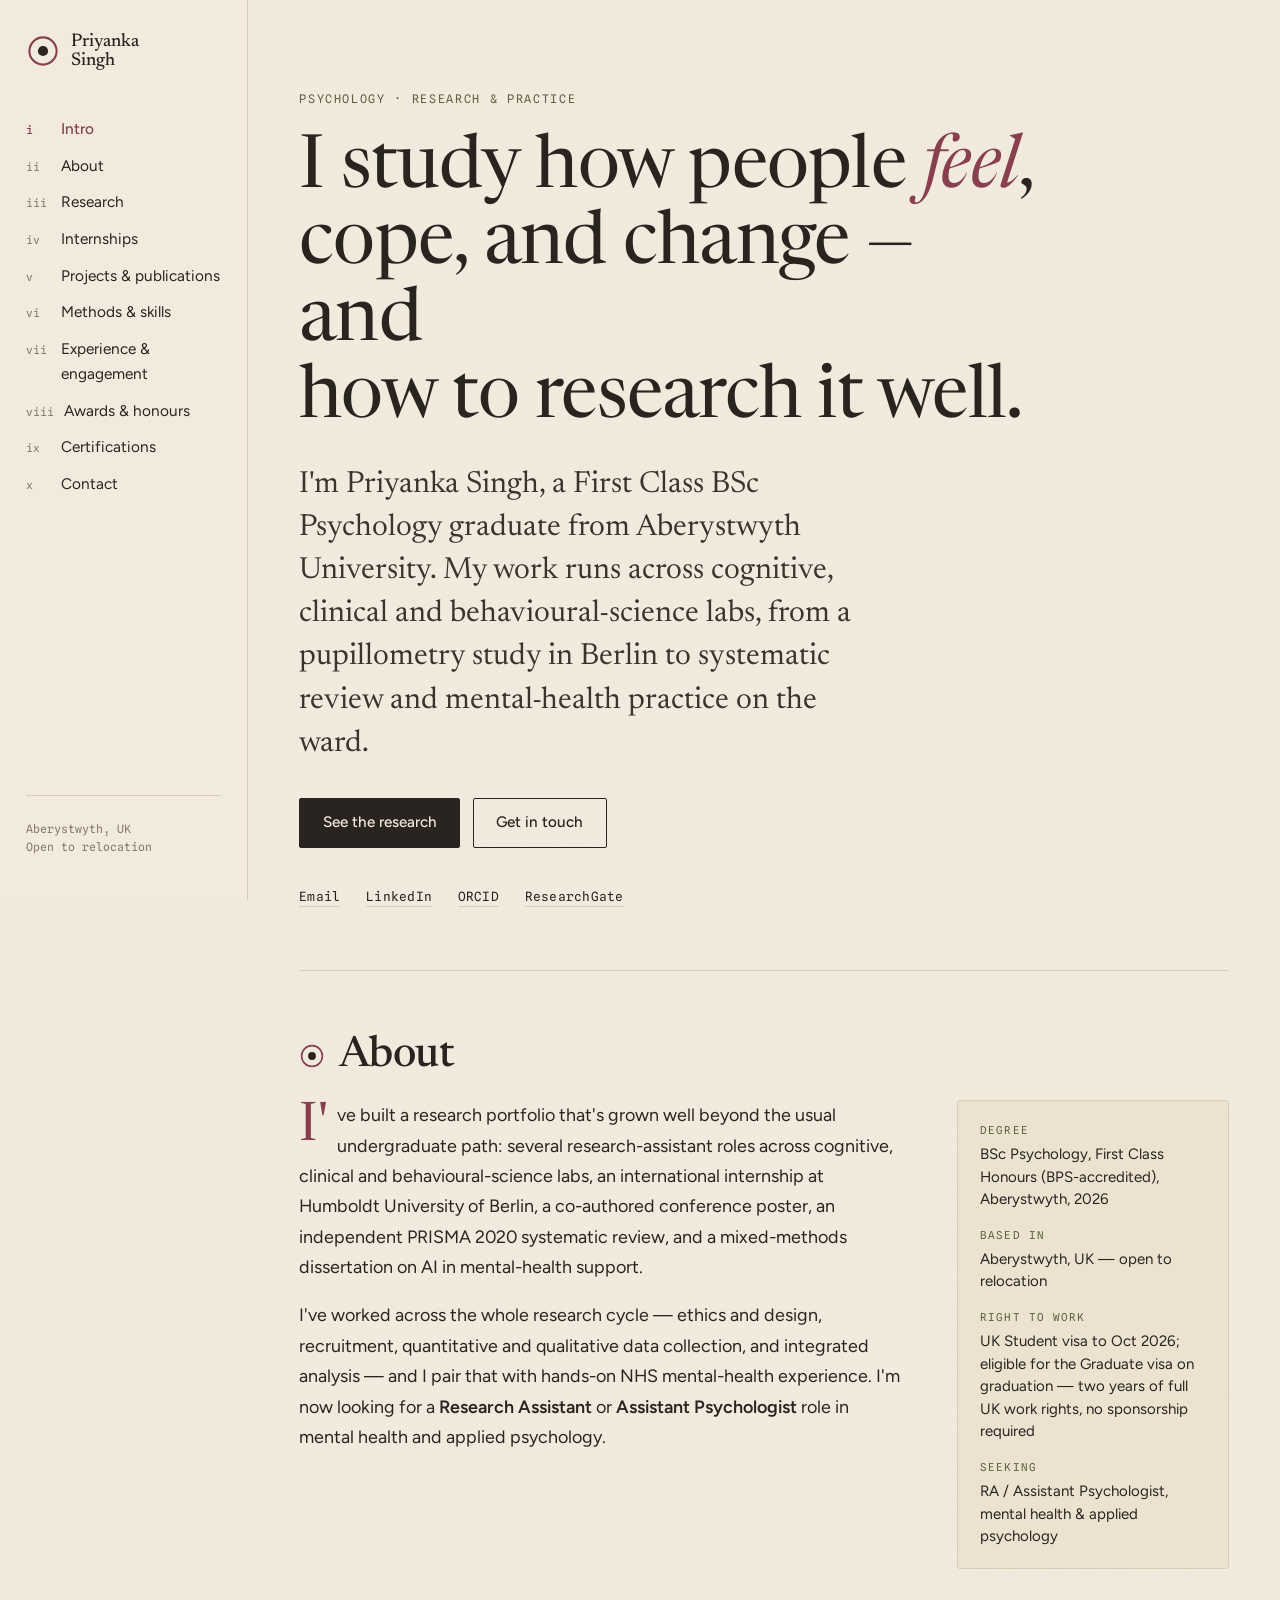
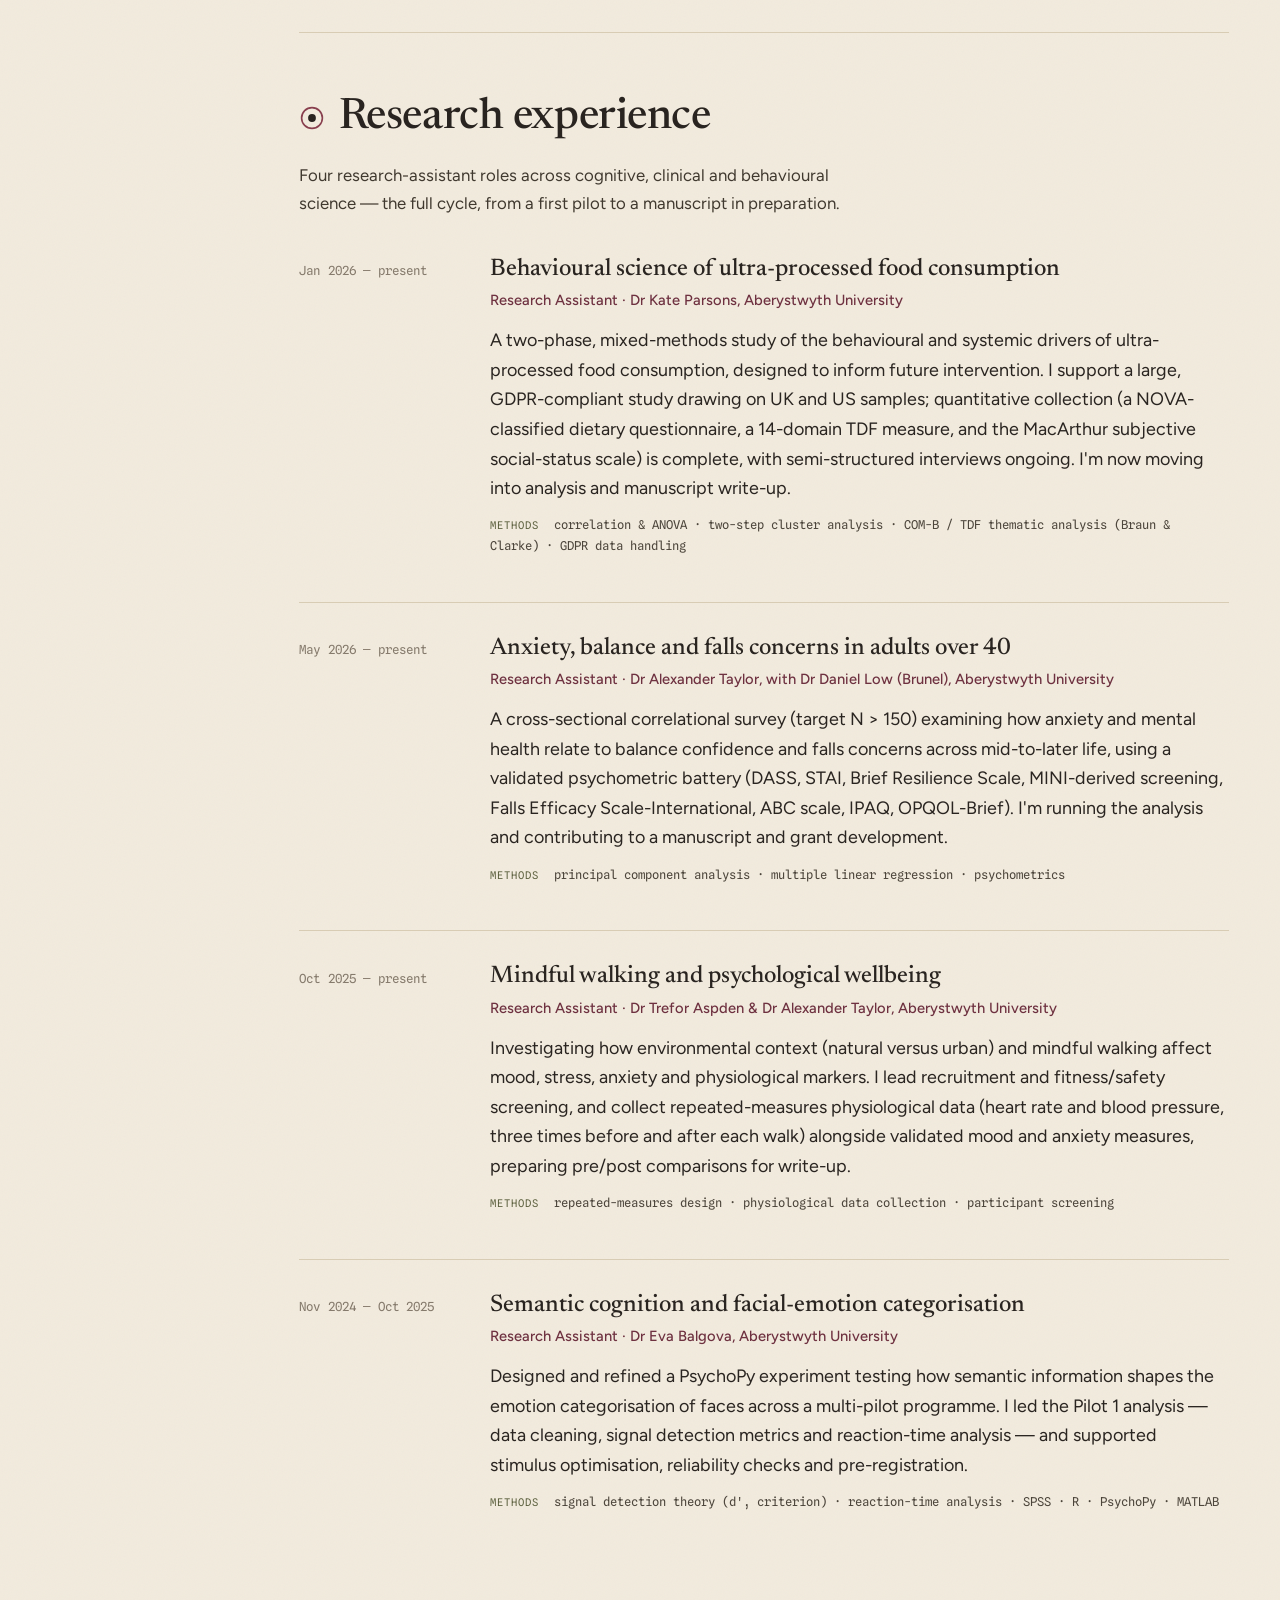
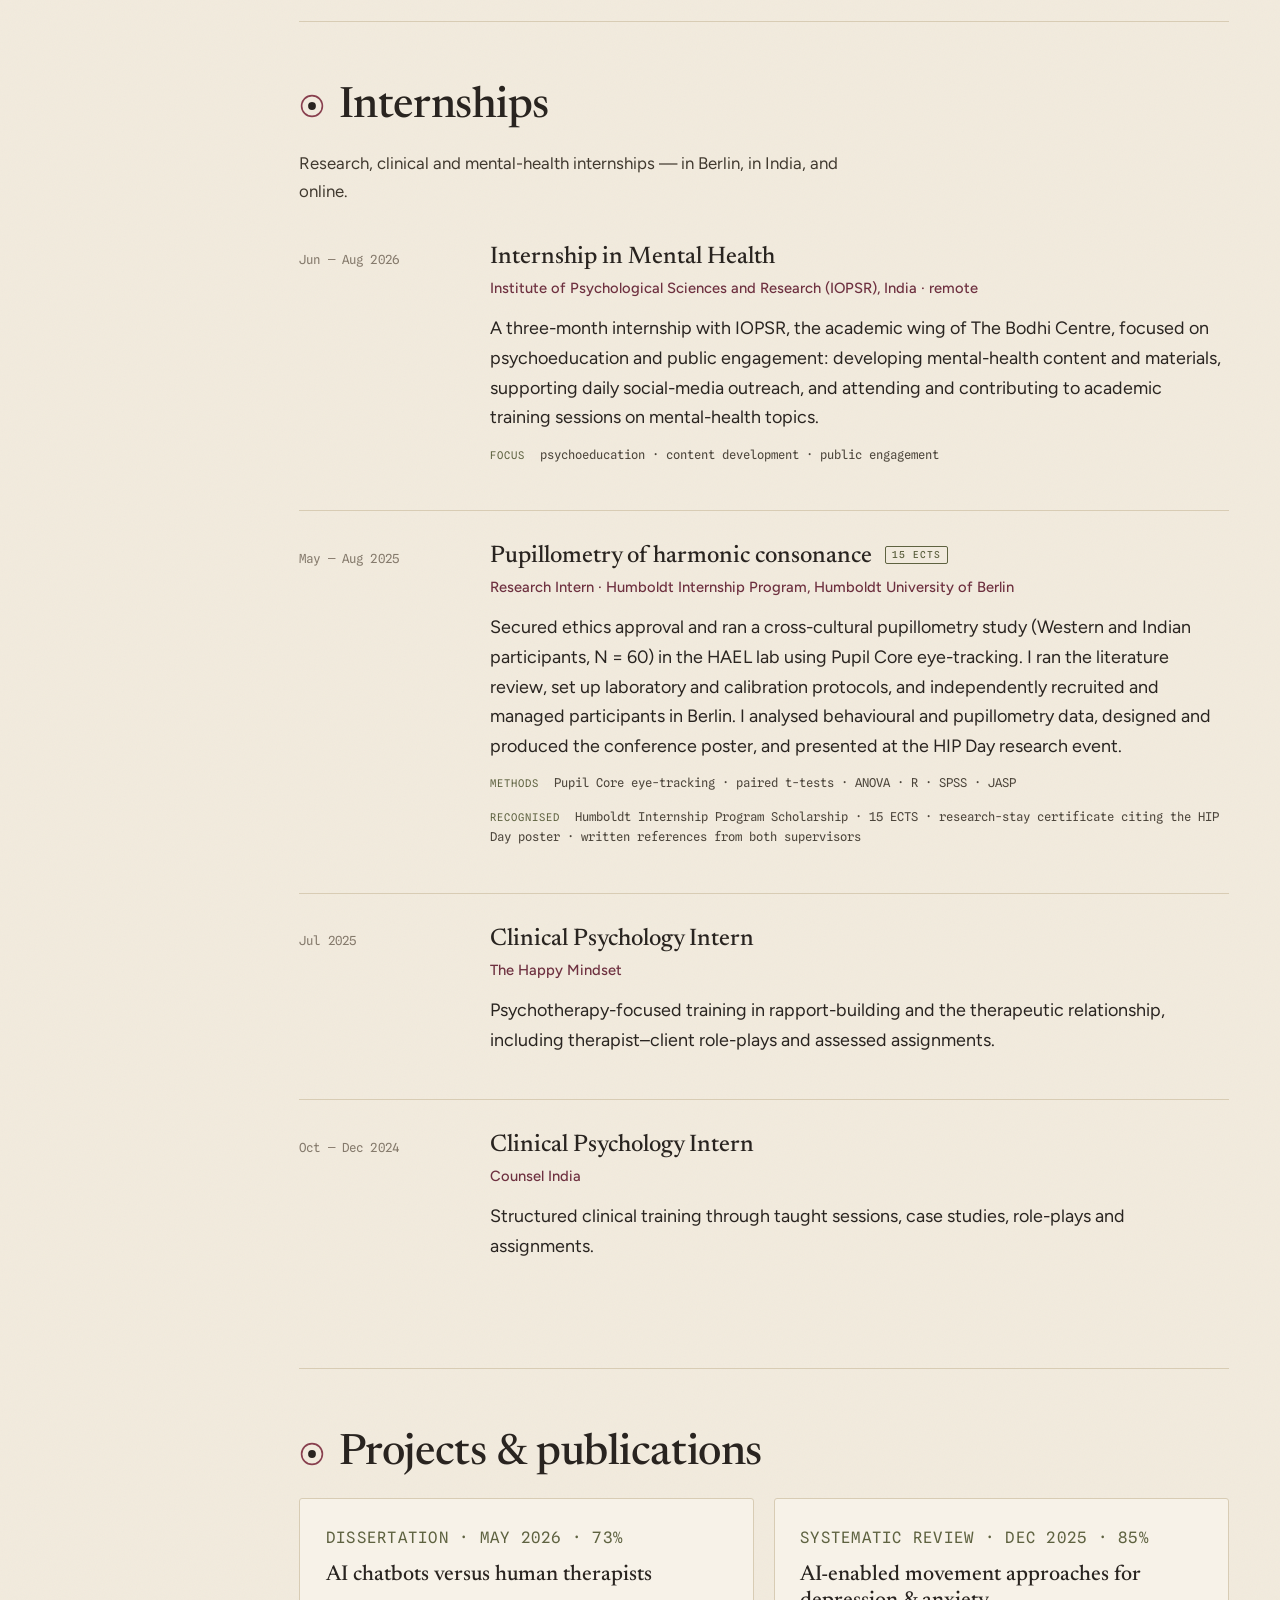
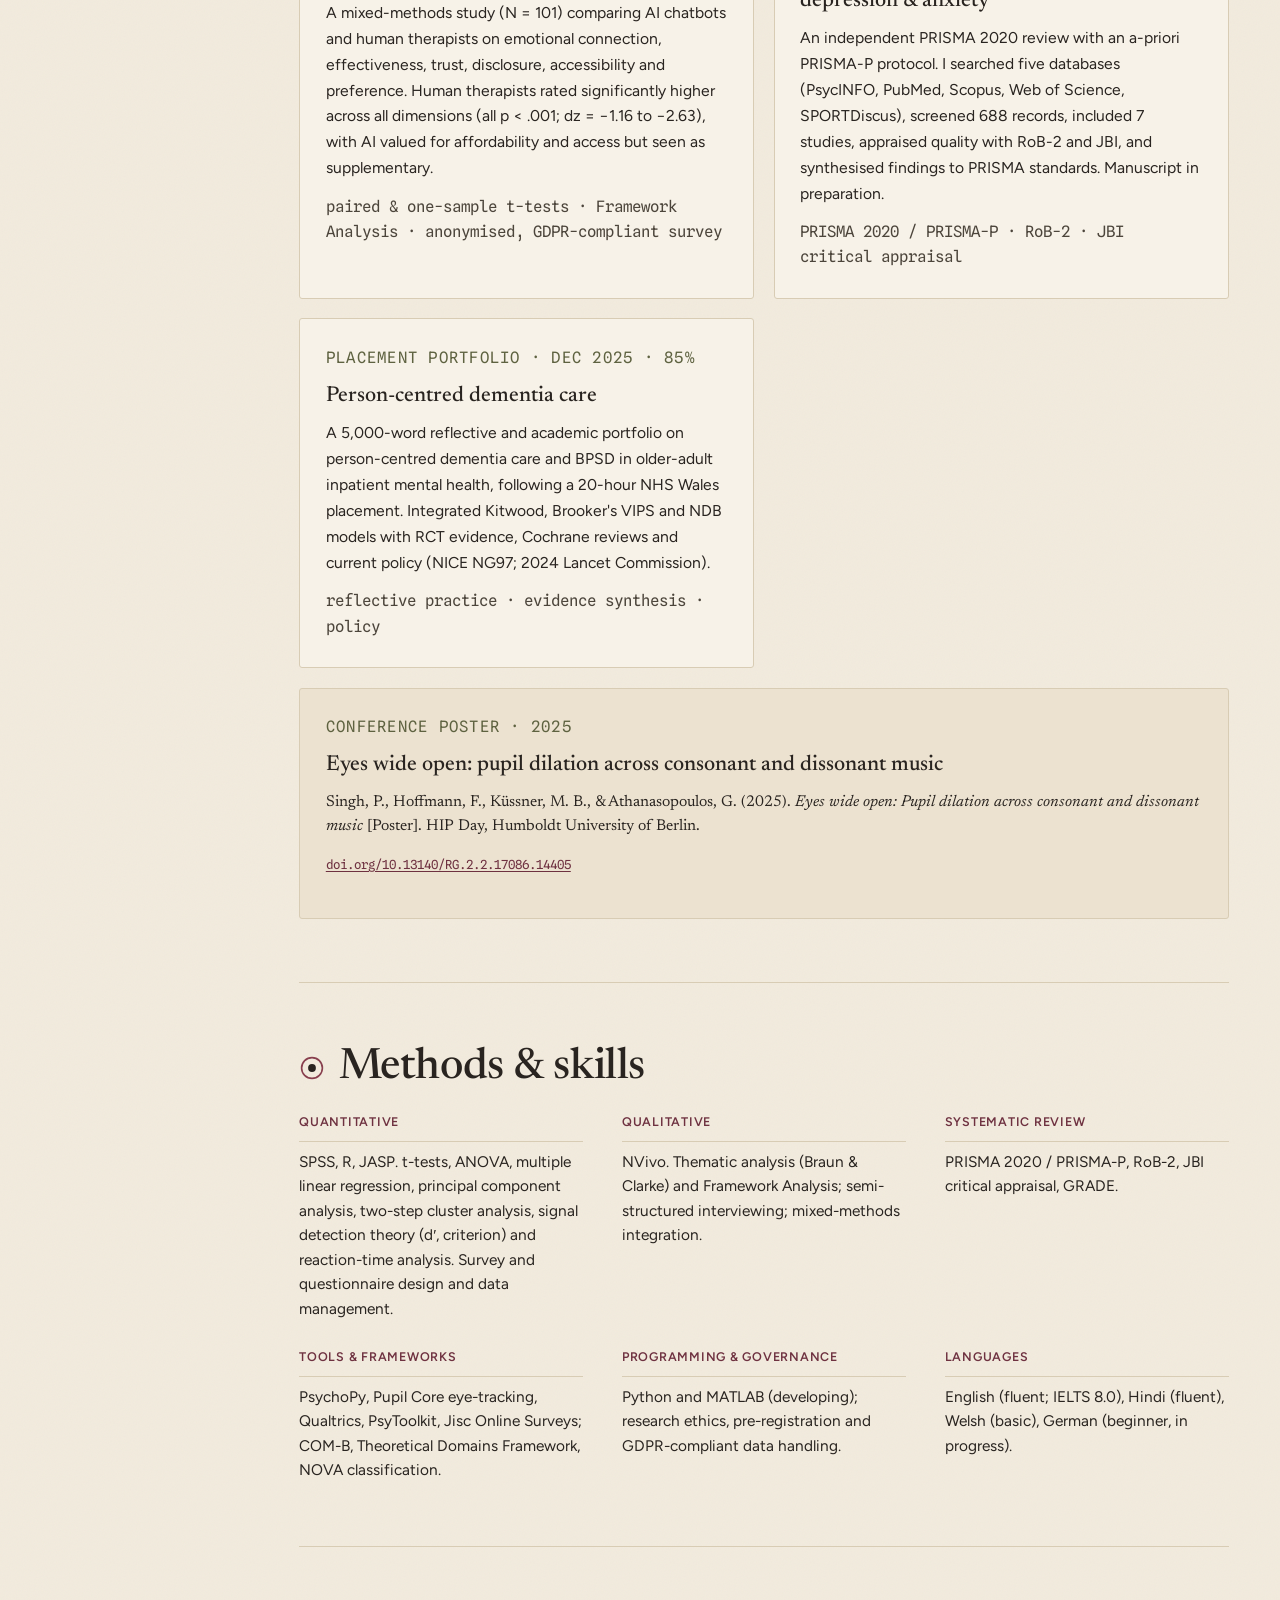
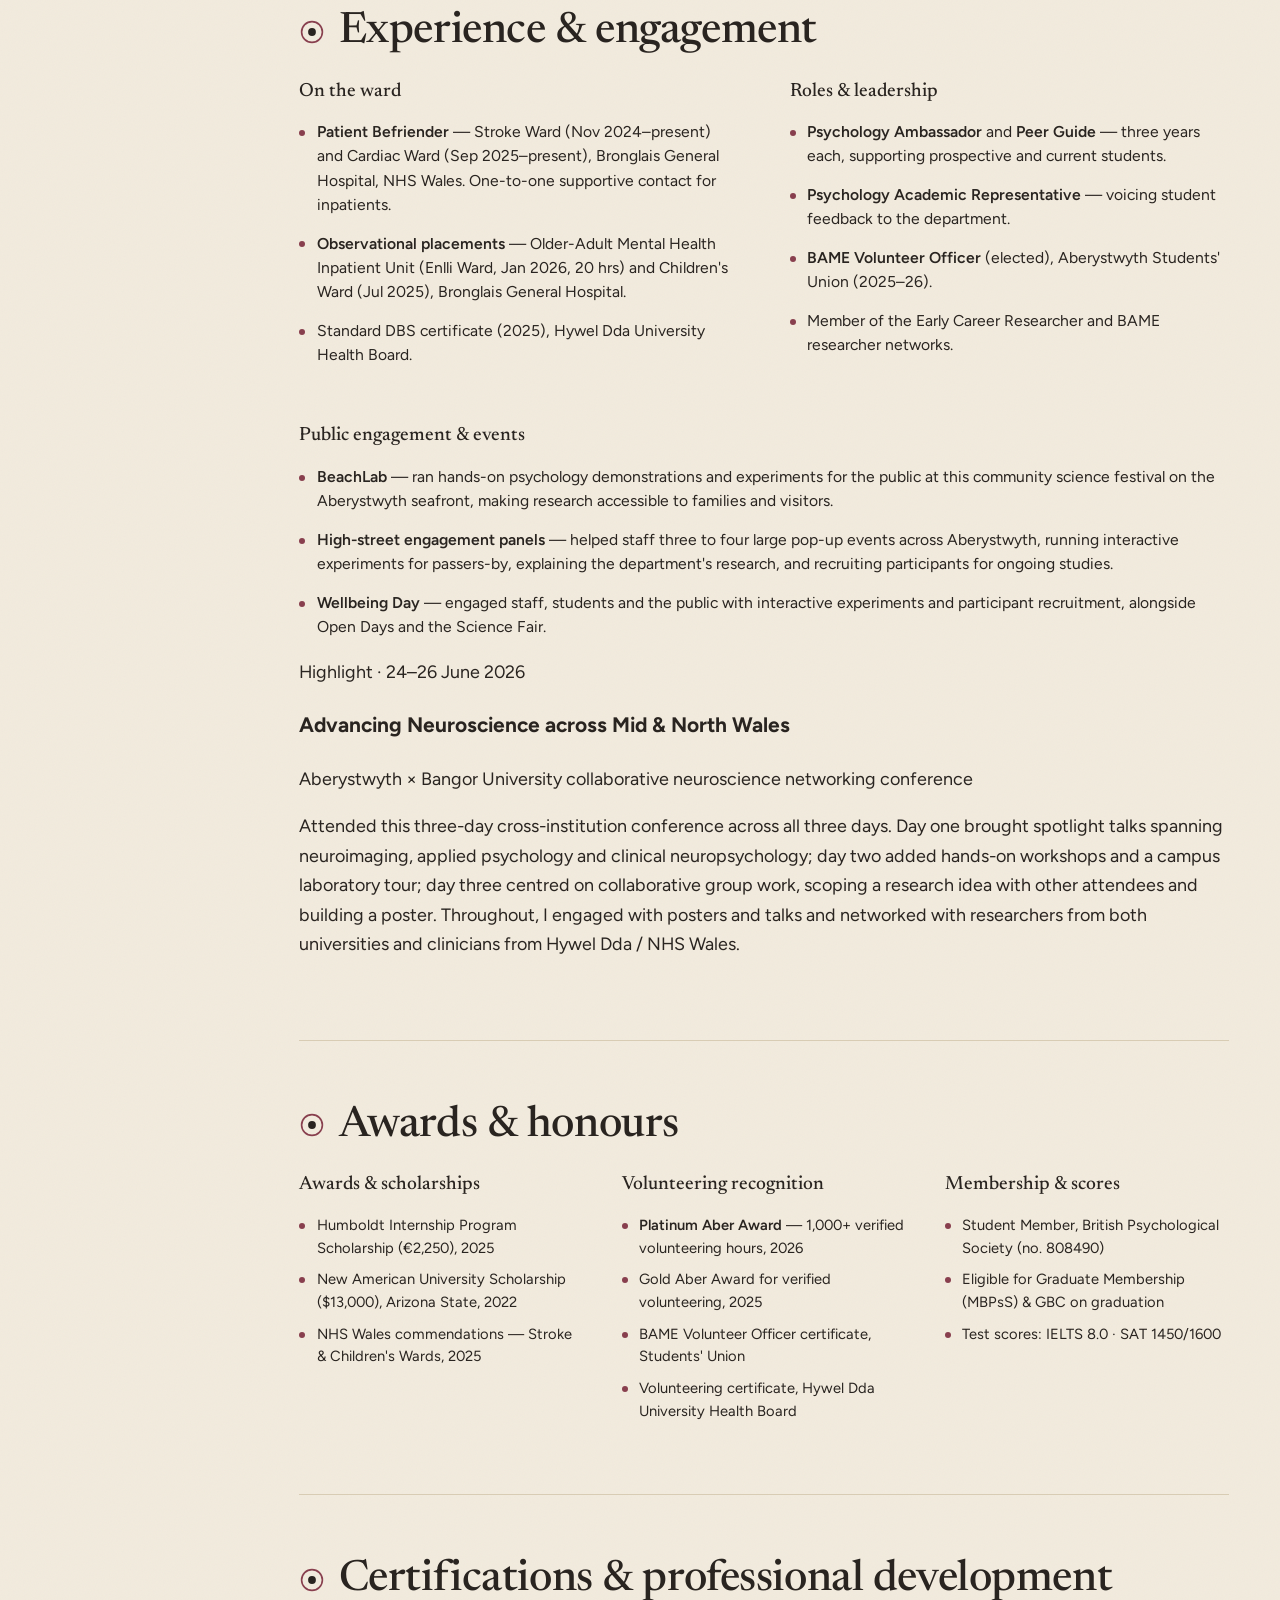
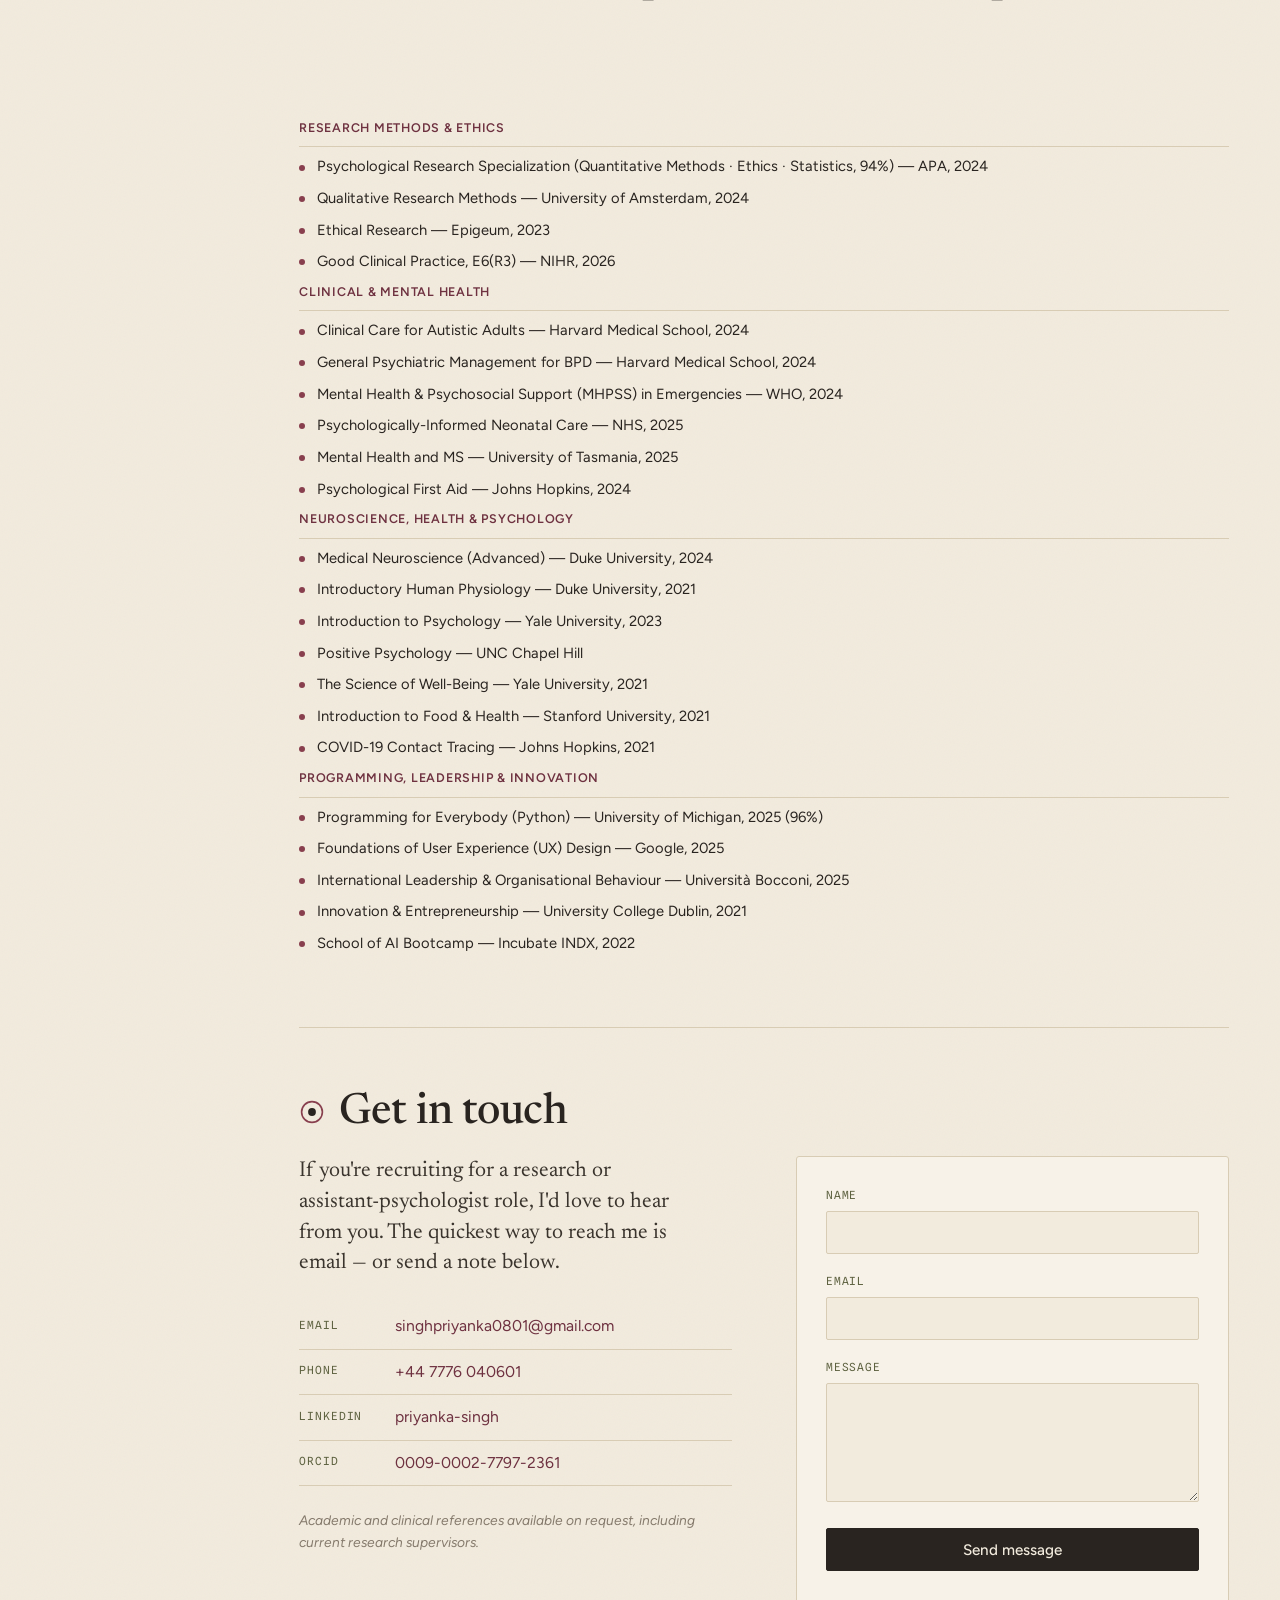
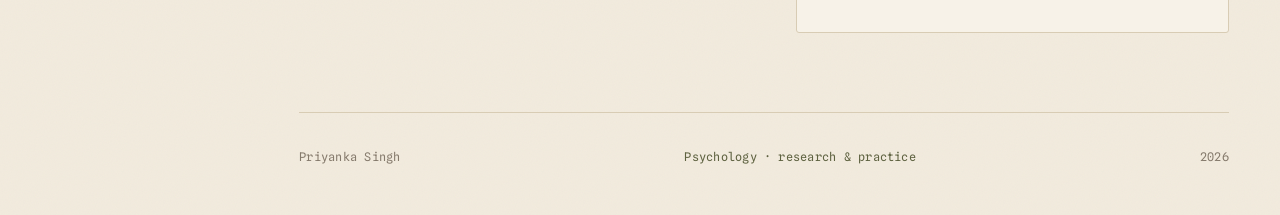
==== index.html @ 8f4853fb "Update index.html" ====
<!DOCTYPE html>
<html lang="en">
<head>
<meta charset="UTF-8" />
<meta name="viewport" content="width=device-width, initial-scale=1.0" />
<title>Priyanka Singh — Psychology Researcher</title>
<meta name="description" content="Priyanka Singh — First Class BSc Psychology graduate and research assistant across cognitive, clinical and behavioural science. Seeking Research Assistant / Assistant Psychologist roles." />
<link rel="icon" href="favicon.svg" type="image/svg+xml" />
<meta property="og:title" content="Priyanka Singh — Psychology Researcher" />
<meta property="og:description" content="Research across cognitive, clinical and behavioural science." />
<meta property="og:type" content="website" />
<link rel="preconnect" href="https://fonts.googleapis.com" />
<link rel="preconnect" href="https://fonts.gstatic.com" crossorigin />
<link href="https://fonts.googleapis.com/css2?family=Newsreader:ital,opsz,wght@0,6..72,400;0,6..72,500;0,6..72,600;1,6..72,400;1,6..72,500&family=Figtree:wght@400;500;600&family=Spline+Sans+Mono:wght@400;500&display=swap" rel="stylesheet" />
<link rel="stylesheet" href="styles.css" />
</head>
<body>
<a class="skip-link" href="#intro">Skip to content</a>

<!-- ============ SIDEBAR / INDEX ============ -->
<header class="rail" id="rail">
  <a class="mark" href="#intro" aria-label="Priyanka Singh — top of page">
    <svg class="pupil" viewBox="0 0 40 40" aria-hidden="true">
      <circle class="iris" cx="20" cy="20" r="16" />
      <circle class="dot" cx="20" cy="20" r="6" />
    </svg>
    <span class="mark-name">Priyanka<br />Singh</span>
  </a>

  <button class="rail-toggle" id="railToggle" aria-expanded="false" aria-controls="railNav">
    <span class="rail-toggle-label">Index</span>
    <span class="rail-toggle-bars" aria-hidden="true"><i></i><i></i><i></i></span>
  </button>

  <nav class="rail-nav" id="railNav" aria-label="Sections">
    <ol>
      <li><a href="#intro"><span class="idx">i</span> Intro</a></li>
      <li><a href="#about"><span class="idx">ii</span> About</a></li>
      <li><a href="#research"><span class="idx">iii</span> Research</a></li>
      <li><a href="#internships"><span class="idx">iv</span> Internships</a></li>
      <li><a href="#projects"><span class="idx">v</span> Projects &amp; publications</a></li>
      <li><a href="#skills"><span class="idx">vi</span> Methods &amp; skills</a></li>
      <li><a href="#experience"><span class="idx">vii</span> Experience &amp; engagement</a></li>
      <li><a href="#awards"><span class="idx">viii</span> Awards &amp; honours</a></li>
      <li><a href="#certifications"><span class="idx">ix</span> Certifications</a></li>
      <li><a href="#contact"><span class="idx">x</span> Contact</a></li>
    </ol>
  </nav>

  <p class="rail-foot">Aberystwyth, UK<br />Open to relocation</p>
</header>

<!-- ============ MAIN ============ -->
<main class="page">

  <!-- INTRO -->
  <section class="intro" id="intro">
    <p class="eyebrow reveal">Psychology &middot; research &amp; practice</p>
    <h1 class="display reveal">
      I study how people <em>feel</em>,<br />cope, and change &mdash; and<br />how to research it well.
    </h1>
    <p class="lede reveal">
      I'm Priyanka Singh, a First Class BSc Psychology graduate from Aberystwyth University.
      My work runs across cognitive, clinical and behavioural-science labs, from a
      pupillometry study in Berlin to systematic review and mental-health practice on the ward.
    </p>
    <div class="intro-links reveal">
      <a class="btn" href="#research">See the research</a>
      <a class="btn btn-ghost" href="#contact">Get in touch</a>
    </div>
    <ul class="quicklinks reveal" aria-label="Elsewhere">
      <li><a href="mailto:singhpriyanka0801@gmail.com">Email</a></li>
      <li><a href="https://www.linkedin.com/in/priyanka-singh-01424627b" target="_blank" rel="noopener">LinkedIn</a></li>
      <li><a href="https://orcid.org/0009-0002-7797-2361" target="_blank" rel="noopener">ORCID</a></li>
      <li><a href="https://www.researchgate.net/profile/Priyanka-Singh-271" target="_blank" rel="noopener">ResearchGate</a></li>
    </ul>
  </section>

  <!-- ABOUT -->
  <section class="band" id="about">
    <div class="section-head reveal">
      <span class="marker"><svg viewBox="0 0 40 40" aria-hidden="true"><circle class="iris" cx="20" cy="20" r="16"/><circle class="dot" cx="20" cy="20" r="6"/></svg></span>
      <h2 class="section-title">About</h2>
    </div>
    <div class="about-grid">
      <div class="about-body reveal">
        <p class="first">I've built a research portfolio that's grown well beyond the usual undergraduate
          path: several research-assistant roles across cognitive, clinical and behavioural-science
          labs, an international internship at Humboldt University of Berlin, a co-authored conference
          poster, an independent PRISMA&nbsp;2020 systematic review, and a mixed-methods dissertation
          on AI in mental-health support.</p>
        <p>I've worked across the whole research cycle &mdash; ethics and design, recruitment,
          quantitative and qualitative data collection, and integrated analysis &mdash; and I pair
          that with hands-on NHS mental-health experience. I'm now looking for a
          <strong>Research Assistant</strong> or <strong>Assistant Psychologist</strong> role in
          mental health and applied psychology.</p>
      </div>
      <aside class="about-meta reveal" aria-label="At a glance">
        <dl>
          <dt>Degree</dt>
          <dd>BSc Psychology, First Class Honours (BPS-accredited), Aberystwyth, 2026</dd>
          <dt>Based in</dt>
          <dd>Aberystwyth, UK &mdash; open to relocation</dd>
          <dt>Right to work</dt>
          <dd>UK Student visa to Oct 2026; eligible for the Graduate visa on graduation &mdash; two years of full UK work rights, no sponsorship required</dd>
          <dt>Seeking</dt>
          <dd>RA / Assistant Psychologist, mental health &amp; applied psychology</dd>
        </dl>
      </aside>
    </div>
  </section>

  <!-- RESEARCH -->
  <section class="band" id="research">
    <div class="section-head reveal">
      <span class="marker"><svg viewBox="0 0 40 40" aria-hidden="true"><circle class="iris" cx="20" cy="20" r="16"/><circle class="dot" cx="20" cy="20" r="6"/></svg></span>
      <h2 class="section-title">Research experience</h2>
    </div>
    <p class="section-note reveal">Four research-assistant roles across cognitive, clinical and behavioural science &mdash; the full cycle, from a first pilot to a manuscript in preparation.</p>

    <ol class="entries">
      <li class="entry reveal">
        <div class="entry-when">Jan 2026 &mdash; present</div>
        <div class="entry-main">
          <h3>Behavioural science of ultra-processed food consumption</h3>
          <p class="entry-who">Research Assistant &middot; Dr Kate Parsons, Aberystwyth University</p>
          <p>A two-phase, mixed-methods study of the behavioural and systemic drivers of
            ultra-processed food consumption, designed to inform future intervention. I support a
            large, GDPR-compliant study drawing on UK and US samples; quantitative collection
            (a NOVA-classified dietary questionnaire, a 14-domain TDF measure, and the MacArthur
            subjective social-status scale) is complete, with semi-structured interviews ongoing.
            I'm now moving into analysis and manuscript write-up.</p>
          <p class="methods"><span>Methods</span> correlation &amp; ANOVA &middot; two-step cluster analysis &middot; COM-B / TDF thematic analysis (Braun &amp; Clarke) &middot; GDPR data handling</p>
        </div>
      </li>

      <li class="entry reveal">
        <div class="entry-when">May 2026 &mdash; present</div>
        <div class="entry-main">
          <h3>Anxiety, balance and falls concerns in adults over 40</h3>
          <p class="entry-who">Research Assistant &middot; Dr Alexander Taylor, with Dr Daniel Low (Brunel), Aberystwyth University</p>
          <p>A cross-sectional correlational survey (target N&nbsp;&gt;&nbsp;150) examining how anxiety
            and mental health relate to balance confidence and falls concerns across mid-to-later life,
            using a validated psychometric battery (DASS, STAI, Brief Resilience Scale, MINI-derived
            screening, Falls Efficacy Scale-International, ABC scale, IPAQ, OPQOL-Brief). I'm running
            the analysis and contributing to a manuscript and grant development.</p>
          <p class="methods"><span>Methods</span> principal component analysis &middot; multiple linear regression &middot; psychometrics</p>
        </div>
      </li>

      <li class="entry reveal">
        <div class="entry-when">Oct 2025 &mdash; present</div>
        <div class="entry-main">
          <h3>Mindful walking and psychological wellbeing</h3>
          <p class="entry-who">Research Assistant &middot; Dr Trefor Aspden &amp; Dr Alexander Taylor, Aberystwyth University</p>
          <p>Investigating how environmental context (natural versus urban) and mindful walking affect
            mood, stress, anxiety and physiological markers. I lead recruitment and fitness/safety
            screening, and collect repeated-measures physiological data (heart rate and blood pressure,
            three times before and after each walk) alongside validated mood and anxiety measures,
            preparing pre/post comparisons for write-up.</p>
          <p class="methods"><span>Methods</span> repeated-measures design &middot; physiological data collection &middot; participant screening</p>
        </div>
      </li>

      <li class="entry reveal">
        <div class="entry-when">Nov 2024 &mdash; Oct 2025</div>
        <div class="entry-main">
          <h3>Semantic cognition and facial-emotion categorisation</h3>
          <p class="entry-who">Research Assistant &middot; Dr Eva Balgova, Aberystwyth University</p>
          <p>Designed and refined a PsychoPy experiment testing how semantic information shapes the
            emotion categorisation of faces across a multi-pilot programme. I led the Pilot&nbsp;1
            analysis &mdash; data cleaning, signal detection metrics and reaction-time analysis &mdash;
            and supported stimulus optimisation, reliability checks and pre-registration.</p>
          <p class="methods"><span>Methods</span> signal detection theory (d&prime;, criterion) &middot; reaction-time analysis &middot; SPSS &middot; R &middot; PsychoPy &middot; MATLAB</p>
        </div>
      </li>
    </ol>
  </section>

  <!-- INTERNSHIPS -->
  <section class="band" id="internships">
    <div class="section-head reveal">
      <span class="marker"><svg viewBox="0 0 40 40" aria-hidden="true"><circle class="iris" cx="20" cy="20" r="16"/><circle class="dot" cx="20" cy="20" r="6"/></svg></span>
      <h2 class="section-title">Internships</h2>
    </div>
    <p class="section-note reveal">Research, clinical and mental-health internships &mdash; in Berlin, in India, and online.</p>

    <ol class="entries">
      <li class="entry reveal">
        <div class="entry-when">Jun &mdash; Aug 2026</div>
        <div class="entry-main">
          <h3>Internship in Mental Health</h3>
          <p class="entry-who">Institute of Psychological Sciences and Research (IOPSR), India &middot; remote</p>
          <p>A three-month internship with IOPSR, the academic wing of The Bodhi Centre, focused on
            psychoeducation and public engagement: developing mental-health content and materials,
            supporting daily social-media outreach, and attending and contributing to academic
            training sessions on mental-health topics.</p>
          <p class="methods"><span>Focus</span> psychoeducation &middot; content development &middot; public engagement</p>
        </div>
      </li>

      <li class="entry reveal">
        <div class="entry-when">May &mdash; Aug 2025</div>
        <div class="entry-main">
          <h3>Pupillometry of harmonic consonance <span class="tag-int">15 ECTS</span></h3>
          <p class="entry-who">Research Intern &middot; Humboldt Internship Program, Humboldt University of Berlin</p>
          <p>Secured ethics approval and ran a cross-cultural pupillometry study (Western and Indian
            participants, N&nbsp;=&nbsp;60) in the HAEL lab using Pupil Core eye-tracking. I ran the
            literature review, set up laboratory and calibration protocols, and independently recruited
            and managed participants in Berlin. I analysed behavioural and pupillometry data, designed
            and produced the conference poster, and presented at the HIP Day research event.</p>
          <p class="methods"><span>Methods</span> Pupil Core eye-tracking &middot; paired t-tests &middot; ANOVA &middot; R &middot; SPSS &middot; JASP</p>
          <p class="methods"><span>Recognised</span> Humboldt Internship Program Scholarship &middot; 15 ECTS &middot; research-stay certificate citing the HIP Day poster &middot; written references from both supervisors</p>
        </div>
      </li>

      <li class="entry reveal">
        <div class="entry-when">Jul 2025</div>
        <div class="entry-main">
          <h3>Clinical Psychology Intern</h3>
          <p class="entry-who">The Happy Mindset</p>
          <p>Psychotherapy-focused training in rapport-building and the therapeutic relationship,
            including therapist&ndash;client role-plays and assessed assignments.</p>
        </div>
      </li>

      <li class="entry reveal">
        <div class="entry-when">Oct &mdash; Dec 2024</div>
        <div class="entry-main">
          <h3>Clinical Psychology Intern</h3>
          <p class="entry-who">Counsel India</p>
          <p>Structured clinical training through taught sessions, case studies, role-plays and
            assignments.</p>
        </div>
      </li>
    </ol>
  </section>

  <!-- PROJECTS & PUBLICATIONS -->
  <section class="band" id="projects">
    <div class="section-head reveal">
      <span class="marker"><svg viewBox="0 0 40 40" aria-hidden="true"><circle class="iris" cx="20" cy="20" r="16"/><circle class="dot" cx="20" cy="20" r="6"/></svg></span>
      <h2 class="section-title">Projects &amp; publications</h2>
    </div>

    <div class="cards">
      <article class="card reveal">
        <p class="card-kind">Dissertation &middot; May 2026 &middot; 73%</p>
        <h3>AI chatbots versus human therapists</h3>
        <p>A mixed-methods study (N&nbsp;=&nbsp;101) comparing AI chatbots and human therapists on
          emotional connection, effectiveness, trust, disclosure, accessibility and preference. Human
          therapists rated significantly higher across all dimensions (all p&nbsp;&lt;&nbsp;.001;
          dz&nbsp;=&nbsp;&minus;1.16 to &minus;2.63), with AI valued for affordability and access but
          seen as supplementary.</p>
        <p class="card-methods">paired &amp; one-sample t-tests &middot; Framework Analysis &middot; anonymised, GDPR-compliant survey</p>
      </article>

      <article class="card reveal">
        <p class="card-kind">Systematic review &middot; Dec 2025 &middot; 85%</p>
        <h3>AI-enabled movement approaches for depression &amp; anxiety</h3>
        <p>An independent PRISMA&nbsp;2020 review with an a-priori PRISMA-P protocol. I searched five
          databases (PsycINFO, PubMed, Scopus, Web of Science, SPORTDiscus), screened 688 records,
          included 7 studies, appraised quality with RoB-2 and JBI, and synthesised findings to PRISMA
          standards. Manuscript in preparation.</p>
        <p class="card-methods">PRISMA 2020 / PRISMA-P &middot; RoB-2 &middot; JBI critical appraisal</p>
      </article>

      <article class="card reveal">
        <p class="card-kind">Placement portfolio &middot; Dec 2025 &middot; 85%</p>
        <h3>Person-centred dementia care</h3>
        <p>A 5,000-word reflective and academic portfolio on person-centred dementia care and BPSD in
          older-adult inpatient mental health, following a 20-hour NHS Wales placement. Integrated
          Kitwood, Brooker's VIPS and NDB models with RCT evidence, Cochrane reviews and current policy
          (NICE NG97; 2024 Lancet Commission).</p>
        <p class="card-methods">reflective practice &middot; evidence synthesis &middot; policy</p>
      </article>

      <article class="card card-cite reveal">
        <p class="card-kind">Conference poster &middot; 2025</p>
        <h3>Eyes wide open: pupil dilation across consonant and dissonant music</h3>
        <p class="cite">Singh, P., Hoffmann, F., K&uuml;ssner, M.&nbsp;B., &amp; Athanasopoulos, G. (2025).
          <em>Eyes wide open: Pupil dilation across consonant and dissonant music</em> [Poster].
          HIP Day, Humboldt University of Berlin.</p>
        <p><a class="doi" href="https://doi.org/10.13140/RG.2.2.17086.14405" target="_blank" rel="noopener">doi.org/10.13140/RG.2.2.17086.14405</a></p>
      </article>
    </div>
  </section>

  <!-- SKILLS -->
  <section class="band" id="skills">
    <div class="section-head reveal">
      <span class="marker"><svg viewBox="0 0 40 40" aria-hidden="true"><circle class="iris" cx="20" cy="20" r="16"/><circle class="dot" cx="20" cy="20" r="6"/></svg></span>
      <h2 class="section-title">Methods &amp; skills</h2>
    </div>

    <div class="skills-grid">
      <div class="skill-col reveal">
        <h3>Quantitative</h3>
        <p>SPSS, R, JASP. t-tests, ANOVA, multiple linear regression, principal component analysis,
          two-step cluster analysis, signal detection theory (d&prime;, criterion) and reaction-time
          analysis. Survey and questionnaire design and data management.</p>
      </div>
      <div class="skill-col reveal">
        <h3>Qualitative</h3>
        <p>NVivo. Thematic analysis (Braun &amp; Clarke) and Framework Analysis; semi-structured
          interviewing; mixed-methods integration.</p>
      </div>
      <div class="skill-col reveal">
        <h3>Systematic review</h3>
        <p>PRISMA 2020 / PRISMA-P, RoB-2, JBI critical appraisal, GRADE.</p>
      </div>
      <div class="skill-col reveal">
        <h3>Tools &amp; frameworks</h3>
        <p>PsychoPy, Pupil Core eye-tracking, Qualtrics, PsyToolkit, Jisc Online Surveys; COM-B,
          Theoretical Domains Framework, NOVA classification.</p>
      </div>
      <div class="skill-col reveal">
        <h3>Programming &amp; governance</h3>
        <p>Python and MATLAB (developing); research ethics, pre-registration and GDPR-compliant data
          handling.</p>
      </div>
      <div class="skill-col reveal">
        <h3>Languages</h3>
        <p>English (fluent; IELTS 8.0), Hindi (fluent), Welsh (basic), German (beginner, in progress).</p>
      </div>
    </div>
  </section>

  <!-- EXPERIENCE & ENGAGEMENT -->
  <section class="band" id="experience">
    <div class="section-head reveal">
      <span class="marker"><svg viewBox="0 0 40 40" aria-hidden="true"><circle class="iris" cx="20" cy="20" r="16"/><circle class="dot" cx="20" cy="20" r="6"/></svg></span>
      <h2 class="section-title">Experience &amp; engagement</h2>
    </div>

    <div class="two-col">
      <div class="reveal">
        <h3 class="mini-head">On the ward</h3>
        <ul class="plain">
          <li><strong>Patient Befriender</strong> &mdash; Stroke Ward (Nov 2024&ndash;present) and Cardiac Ward (Sep 2025&ndash;present), Bronglais General Hospital, NHS Wales. One-to-one supportive contact for inpatients.</li>
          <li><strong>Observational placements</strong> &mdash; Older-Adult Mental Health Inpatient Unit (Enlli Ward, Jan 2026, 20&nbsp;hrs) and Children's Ward (Jul 2025), Bronglais General Hospital.</li>
          <li>Standard DBS certificate (2025), Hywel Dda University Health Board.</li>
        </ul>
      </div>
      <div class="reveal">
        <h3 class="mini-head">Roles &amp; leadership</h3>
        <ul class="plain">
          <li><strong>Psychology Ambassador</strong> and <strong>Peer Guide</strong> &mdash; three years each, supporting prospective and current students.</li>
          <li><strong>Psychology Academic Representative</strong> &mdash; voicing student feedback to the department.</li>
          <li><strong>BAME Volunteer Officer</strong> (elected), Aberystwyth Students' Union (2025&ndash;26).</li>
          <li>Member of the Early Career Researcher and BAME researcher networks.</li>
        </ul>
      </div>
    </div>

    <div class="reveal" style="margin-top:2.4rem">
      <h3 class="mini-head">Public engagement &amp; events</h3>
      <ul class="plain">
        <li><strong>BeachLab</strong> &mdash; ran hands-on psychology demonstrations and experiments for the public at this community science festival on the Aberystwyth seafront, making research accessible to families and visitors.</li>
        <li><strong>High-street engagement panels</strong> &mdash; helped staff three to four large pop-up events across Aberystwyth, running interactive experiments for passers-by, explaining the department's research, and recruiting participants for ongoing studies.</li>
        <li><strong>Wellbeing Day</strong> &mdash; engaged staff, students and the public with interactive experiments and participant recruitment, alongside Open Days and the Science Fair.</li>
      </ul>
    </div>

    <div class="feature reveal">
      <p class="feature-kind">Highlight &middot; 24&ndash;26 June 2026</p>
      <h3>Advancing Neuroscience across Mid &amp; North Wales</h3>
      <p class="feature-sub">Aberystwyth &times; Bangor University collaborative neuroscience networking conference</p>
      <p>Attended this three-day cross-institution conference across all three days. Day one brought
        spotlight talks spanning neuroimaging, applied psychology and clinical neuropsychology; day two
        added hands-on workshops and a campus laboratory tour; day three centred on collaborative group
        work, scoping a research idea with other attendees and building a poster. Throughout, I engaged
        with posters and talks and networked with researchers from both universities and clinicians from
        Hywel Dda / NHS Wales.</p>
    </div>
  </section>

  <!-- AWARDS & HONOURS -->
  <section class="band" id="awards">
    <div class="section-head reveal">
      <span class="marker"><svg viewBox="0 0 40 40" aria-hidden="true"><circle class="iris" cx="20" cy="20" r="16"/><circle class="dot" cx="20" cy="20" r="6"/></svg></span>
      <h2 class="section-title">Awards &amp; honours</h2>
    </div>

    <div class="three-col">
      <div class="reveal">
        <h3 class="mini-head">Awards &amp; scholarships</h3>
        <ul class="plain tight">
          <li>Humboldt Internship Program Scholarship (&euro;2,250), 2025</li>
          <li>New American University Scholarship ($13,000), Arizona State, 2022</li>
          <li>NHS Wales commendations &mdash; Stroke &amp; Children's Wards, 2025</li>
        </ul>
      </div>
      <div class="reveal">
        <h3 class="mini-head">Volunteering recognition</h3>
        <ul class="plain tight">
          <li><strong>Platinum Aber Award</strong> &mdash; 1,000+ verified volunteering hours, 2026</li>
          <li>Gold Aber Award for verified volunteering, 2025</li>
          <li>BAME Volunteer Officer certificate, Students' Union</li>
          <li>Volunteering certificate, Hywel Dda University Health Board</li>
        </ul>
      </div>
      <div class="reveal">
        <h3 class="mini-head">Membership &amp; scores</h3>
        <ul class="plain tight">
          <li>Student Member, British Psychological Society (no. 808490)</li>
          <li>Eligible for Graduate Membership (MBPsS) &amp; GBC on graduation</li>
          <li>Test scores: IELTS 8.0 &middot; SAT 1450/1600</li>
        </ul>
      </div>
    </div>
  </section>

  <!-- CERTIFICATIONS -->
  <section class="band" id="certifications">
    <div class="section-head reveal">
      <span class="marker"><svg viewBox="0 0 40 40" aria-hidden="true"><circle class="iris" cx="20" cy="20" r="16"/><circle class="dot" cx="20" cy="20" r="6"/></svg></span>
      <h2 class="section-title">Certifications &amp; professional development</h2>
    </div>
    <p class="section-note reveal">Completed courses and CPD, grouped by area. Verifiable certificates available on request.</p>

    <div class="cert-grid">
      <div class="skill-col reveal">
        <h3>Research methods &amp; ethics</h3>
        <ul class="plain tight">
          <li>Psychological Research Specialization (Quantitative Methods &middot; Ethics &middot; Statistics, 94%) &mdash; APA, 2024</li>
          <li>Qualitative Research Methods &mdash; University of Amsterdam, 2024</li>
          <li>Ethical Research &mdash; Epigeum, 2023</li>
          <li>Good Clinical Practice, E6(R3) &mdash; NIHR, 2026</li>
        </ul>
      </div>
      <div class="skill-col reveal">
        <h3>Clinical &amp; mental health</h3>
        <ul class="plain tight">
          <li>Clinical Care for Autistic Adults &mdash; Harvard Medical School, 2024</li>
          <li>General Psychiatric Management for BPD &mdash; Harvard Medical School, 2024</li>
          <li>Mental Health &amp; Psychosocial Support (MHPSS) in Emergencies &mdash; WHO, 2024</li>
          <li>Psychologically-Informed Neonatal Care &mdash; NHS, 2025</li>
          <li>Mental Health and MS &mdash; University of Tasmania, 2025</li>
          <li>Psychological First Aid &mdash; Johns Hopkins, 2024</li>
        </ul>
      </div>
      <div class="skill-col reveal">
        <h3>Neuroscience, health &amp; psychology</h3>
        <ul class="plain tight">
          <li>Medical Neuroscience (Advanced) &mdash; Duke University, 2024</li>
          <li>Introductory Human Physiology &mdash; Duke University, 2021</li>
          <li>Introduction to Psychology &mdash; Yale University, 2023</li>
          <li>Positive Psychology &mdash; UNC Chapel Hill</li>
          <li>The Science of Well-Being &mdash; Yale University, 2021</li>
          <li>Introduction to Food &amp; Health &mdash; Stanford University, 2021</li>
          <li>COVID-19 Contact Tracing &mdash; Johns Hopkins, 2021</li>
        </ul>
      </div>
      <div class="skill-col reveal">
        <h3>Programming, leadership &amp; innovation</h3>
        <ul class="plain tight">
          <li>Programming for Everybody (Python) &mdash; University of Michigan, 2025 (96%)</li>
          <li>Foundations of User Experience (UX) Design &mdash; Google, 2025</li>
          <li>International Leadership &amp; Organisational Behaviour &mdash; Universit&agrave; Bocconi, 2025</li>
          <li>Innovation &amp; Entrepreneurship &mdash; University College Dublin, 2021</li>
          <li>School of AI Bootcamp &mdash; Incubate INDX, 2022</li>
        </ul>
      </div>
    </div>
  </section>

  <!-- CONTACT -->
  <section class="band contact" id="contact">
    <div class="section-head reveal">
      <span class="marker"><svg viewBox="0 0 40 40" aria-hidden="true"><circle class="iris" cx="20" cy="20" r="16"/><circle class="dot" cx="20" cy="20" r="6"/></svg></span>
      <h2 class="section-title">Get in touch</h2>
    </div>

    <div class="contact-grid">
      <div class="contact-intro reveal">
        <p class="lede">If you're recruiting for a research or assistant-psychologist role, I'd love
          to hear from you. The quickest way to reach me is email &mdash; or send a note below.</p>
        <ul class="contact-list">
          <li><span>Email</span> <a href="mailto:singhpriyanka0801@gmail.com">singhpriyanka0801@gmail.com</a></li>
          <li><span>Phone</span> <a href="tel:+447776040601">+44 7776 040601</a></li>
          <li><span>LinkedIn</span> <a href="https://www.linkedin.com/in/priyanka-singh-01424627b" target="_blank" rel="noopener">priyanka-singh</a></li>
          <li><span>ORCID</span> <a href="https://orcid.org/0009-0002-7797-2361" target="_blank" rel="noopener">0009-0002-7797-2361</a></li>
        </ul>
        <p class="refs">Academic and clinical references available on request, including current research supervisors.</p>
      </div>

      <form class="contact-form reveal" id="contactForm" novalidate>
        <div class="field">
          <label for="name">Name</label>
          <input type="text" id="name" name="name" autocomplete="name" required />
        </div>
        <div class="field">
          <label for="email">Email</label>
          <input type="email" id="email" name="email" autocomplete="email" required />
        </div>
        <div class="field">
          <label for="message">Message</label>
          <textarea id="message" name="message" rows="5" required></textarea>
        </div>
        <button type="submit" class="btn btn-send" id="sendBtn">Send message</button>
        <p class="form-status" id="formStatus" role="status" aria-live="polite"></p>
      </form>
    </div>
  </section>

  <footer class="foot">
    <span>Priyanka Singh</span>
    <span class="foot-mid">Psychology &middot; research &amp; practice</span>
    <span id="year"></span>
  </footer>
</main>

<script src="script.js"></script>
</body>
</html>
---- styles.css ----
/* ============================================================
   Priyanka Singh — portfolio
   Palette: warm oat paper, deep ink, muted plum, darker olive
   Type: Newsreader (display), Figtree (body), Spline Sans Mono (data)
   ============================================================ */

:root{
  --paper:      #f2ebdd;
  --paper-2:    #ece2d0;   /* alt bands / meta panels */
  --card:       #f7f2e8;
  --ink:        #292420;
  --muted:      #857a6c;
  --plum:       #883f4e;
  --plum-deep:  #6e3140;
  --olive:      #5e6240;
  --rule:       #d8ccb4;

  --rail-w: 15.5rem;
  --page-max: 46rem;
  --gutter: clamp(1.5rem, 4vw, 4.5rem);

  --serif: "Newsreader", Georgia, "Times New Roman", serif;
  --sans:  "Figtree", -apple-system, BlinkMacSystemFont, "Segoe UI", sans-serif;
  --mono:  "Spline Sans Mono", ui-monospace, "SFMono-Regular", Menlo, monospace;

  --step-1: clamp(.82rem, .8rem + .1vw, .9rem);
  --step0:  clamp(1.02rem, 1rem + .2vw, 1.12rem);
  --step2:  clamp(1.5rem, 1.3rem + .8vw, 1.9rem);
  --step3:  clamp(1.9rem, 1.5rem + 1.6vw, 2.7rem);
  --step4:  clamp(2.6rem, 1.9rem + 3.4vw, 4.6rem);
}

*{ box-sizing:border-box; }

html{ scroll-behavior:smooth; }
@media (prefers-reduced-motion: reduce){ html{ scroll-behavior:auto; } }

body{
  margin:0;
  background:var(--paper);
  color:var(--ink);
  font-family:var(--sans);
  font-size:var(--step0);
  line-height:1.65;
  font-weight:400;
  -webkit-font-smoothing:antialiased;
  /* faint paper grain so the flat background doesn't read as generic */
  background-image:url("data:image/svg+xml,%3Csvg xmlns='http://www.w3.org/2000/svg' width='140' height='140'%3E%3Cfilter id='n'%3E%3CfeTurbulence type='fractalNoise' baseFrequency='0.85' numOctaves='2' stitchTiles='stitch'/%3E%3C/filter%3E%3Crect width='100%25' height='100%25' filter='url(%23n)' opacity='0.035'/%3E%3C/svg%3E");
}

/* ---- links & text bits ---- */
a{ color:var(--plum-deep); text-decoration-thickness:1px; text-underline-offset:2px; }
a:hover{ color:var(--plum); }
strong{ font-weight:600; }
em{ font-style:italic; }

.skip-link{
  position:absolute; left:-999px; top:.5rem;
  background:var(--ink); color:var(--paper); padding:.5rem .9rem; border-radius:4px; z-index:100;
}
.skip-link:focus{ left:.5rem; }

:focus-visible{ outline:2.5px solid var(--plum); outline-offset:3px; border-radius:2px; }

/* ============================================================
   PUPIL MARK
   ============================================================ */
.pupil, .marker svg{ display:block; }
.iris{ fill:none; stroke:var(--plum); stroke-width:2.5; }
.dot{ fill:var(--ink); }

/* ============================================================
   RAIL (sidebar index)
   ============================================================ */
.rail{
  position:fixed; inset:0 auto 0 0;
  width:var(--rail-w);
  padding:2rem 1.6rem;
  display:flex; flex-direction:column;
  border-right:1px solid var(--rule);
  background:var(--paper);
  z-index:40;
}
.mark{
  display:flex; align-items:center; gap:.7rem;
  text-decoration:none; color:var(--ink);
}
.mark .pupil{ width:34px; height:34px; flex:none; }
.mark-name{
  font-family:var(--serif); font-size:1.15rem; font-weight:500; line-height:1.05;
}
.rail-toggle{ display:none; }

.rail-nav{ margin-top:2.4rem; }
.rail-nav ol{ list-style:none; margin:0; padding:0; }
.rail-nav li{ margin:.15rem 0; }
.rail-nav a{
  display:flex; align-items:baseline; gap:.6rem;
  font-size:.96rem; color:var(--ink); text-decoration:none;
  padding:.28rem 0;
  transition:color .18s ease, transform .18s ease;
}
.rail-nav a:hover{ color:var(--plum); transform:translateX(3px); }
.rail-nav .idx{
  font-family:var(--mono); font-size:.7rem; color:var(--muted);
  min-width:1.6rem; letter-spacing:.02em;
}
.rail-nav a.active{ color:var(--plum); font-weight:500; }
.rail-nav a.active .idx{ color:var(--plum); }

.rail-foot{
  margin-top:auto; padding-top:1.5rem;
  font-family:var(--mono); font-size:.72rem; line-height:1.6; color:var(--muted);
  border-top:1px solid var(--rule);
}

/* ============================================================
   PAGE / MAIN
   ============================================================ */
.page{
  margin-left:var(--rail-w);
  padding:0 var(--gutter);
}

.eyebrow{
  font-family:var(--mono); font-size:.74rem; letter-spacing:.14em;
  text-transform:uppercase; color:var(--olive); margin:0 0 1.4rem;
}

/* ---- intro ---- */
.intro{
  max-width:var(--page-max);
  padding:clamp(4rem,10vh,8rem) 0 clamp(3.5rem,7vh,6rem);
  min-height:82vh;
  display:flex; flex-direction:column; justify-content:center;
}
h1.display{
  font-family:var(--serif); font-weight:400;
  font-size:var(--step4); line-height:1.04; letter-spacing:-0.01em;
  margin:0 0 1.6rem;
}
h1.display em{ color:var(--plum); font-style:italic; }
.lede{
  font-size:var(--step2); font-family:var(--serif); font-weight:400;
  line-height:1.42; max-width:34ch; color:#3a342d; margin:0 0 2rem;
}
.intro-links{ display:flex; gap:.8rem; flex-wrap:wrap; margin-bottom:2.4rem; }

.btn{
  display:inline-block; font-family:var(--sans); font-weight:500; font-size:.95rem;
  padding:.72rem 1.4rem; border-radius:2px; text-decoration:none;
  background:var(--ink); color:var(--paper);
  border:1.5px solid var(--ink);
  transition:background .18s ease, color .18s ease, transform .18s ease;
}
.btn:hover{ background:var(--plum-deep); border-color:var(--plum-deep); color:var(--paper); transform:translateY(-2px); }
.btn-ghost{ background:transparent; color:var(--ink); }
.btn-ghost:hover{ background:var(--ink); color:var(--paper); transform:translateY(-2px); }

.quicklinks{
  list-style:none; margin:0; padding:0;
  display:flex; gap:1.6rem; flex-wrap:wrap;
  font-family:var(--mono); font-size:.8rem; letter-spacing:.02em;
}
.quicklinks a{ color:var(--ink); text-decoration:none; padding-bottom:2px; border-bottom:1px solid var(--rule); }
.quicklinks a:hover{ color:var(--plum); border-color:var(--plum); }

/* ============================================================
   SECTIONS / BANDS
   ============================================================ */
.band{ padding:clamp(3rem,7vh,5.5rem) 0; border-top:1px solid var(--rule); }

.section-head{ display:flex; align-items:center; gap:.85rem; margin-bottom:1.4rem; }
.section-head .marker svg{ width:26px; height:26px; }
.section-title{
  font-family:var(--serif); font-weight:500; font-size:var(--step3);
  letter-spacing:-0.01em; margin:0; line-height:1;
}
.section-note{
  max-width:52ch; color:#40392f; font-size:1.05rem; margin:0 0 2.4rem;
}

/* ---- about ---- */
.about-grid{ display:grid; grid-template-columns:minmax(0,1fr) 17rem; gap:clamp(1.5rem,4vw,3.5rem); align-items:start; }
.about-body{ max-width:var(--page-max); }
.about-body p{ font-size:1.12rem; line-height:1.7; margin:0 0 1.1rem; }
.about-body p.first::first-letter{
  font-family:var(--serif); font-size:3.4rem; line-height:.8; float:left;
  padding:.35rem .55rem 0 0; color:var(--plum);
}
.about-meta{
  background:var(--paper-2); border:1px solid var(--rule);
  padding:1.3rem 1.4rem; border-radius:3px;
}
.about-meta dl{ margin:0; }
.about-meta dt{
  font-family:var(--mono); font-size:.68rem; letter-spacing:.1em; text-transform:uppercase;
  color:var(--olive); margin-top:1rem;
}
.about-meta dt:first-child{ margin-top:0; }
.about-meta dd{ margin:.2rem 0 0; font-size:.94rem; line-height:1.5; }

/* ---- research entries ---- */
.entries{ list-style:none; margin:0; padding:0; }
.entry{
  display:grid; grid-template-columns:9.5rem minmax(0,1fr);
  gap:clamp(1rem,3vw,2.5rem);
  padding:2rem 0; border-top:1px solid var(--rule);
}
.entry:first-child{ border-top:none; padding-top:0; }
.entry-when{
  font-family:var(--mono); font-size:.78rem; color:var(--muted);
  letter-spacing:.01em; padding-top:.35rem;
}
.entry-main{ max-width:var(--page-max); }
.entry-main h3{
  font-family:var(--serif); font-weight:500; font-size:1.5rem; line-height:1.15;
  margin:0 0 .3rem;
}
.entry-who{
  font-size:.92rem; color:var(--plum-deep); margin:0 0 .8rem; font-weight:500;
}
.entry-main p{ margin:0 0 .8rem; }
.tag-int{
  display:inline-block; vertical-align:middle;
  font-family:var(--mono); font-size:.6rem; letter-spacing:.1em; text-transform:uppercase;
  color:var(--olive); border:1px solid var(--olive); border-radius:2px;
  padding:.15rem .4rem; margin-left:.5rem; transform:translateY(-2px);
}
.methods{
  font-family:var(--mono); font-size:.76rem; line-height:1.7; color:#4c453b;
  margin-top:.4rem !important;
}
.methods span{
  color:var(--olive); text-transform:uppercase; letter-spacing:.1em; font-size:.66rem;
  margin-right:.5rem;
}

/* ---- cards (projects) ---- */
.cards{ display:grid; grid-template-columns:repeat(2,minmax(0,1fr)); gap:1.2rem; }
.card{
  background:var(--card); border:1px solid var(--rule); border-radius:3px;
  padding:1.6rem 1.6rem 1.8rem;
  transition:transform .2s ease, box-shadow .2s ease, border-color .2s ease;
}
.card:hover{ transform:translateY(-3px); border-color:var(--plum); box-shadow:0 10px 30px -20px rgba(41,36,32,.5); }
.card-kind{
  font-family:var(--mono); font-size:.7rem; letter-spacing:.08em; text-transform:uppercase;
  color:var(--olive); margin:0 0 .5rem;
}
.card h3{ font-family:var(--serif); font-weight:500; font-size:1.35rem; line-height:1.18; margin:0 0 .7rem; }
.card p{ font-size:.98rem; margin:0 0 .8rem; }
.card-methods{ font-family:var(--mono); font-size:.72rem; color:#4c453b; line-height:1.6; margin-bottom:0 !important; }
.card-cite{ grid-column:1 / -1; background:var(--paper-2); }
.cite{ font-family:var(--serif); font-size:1rem; line-height:1.55; }
.doi{ font-family:var(--mono); font-size:.78rem; }

/* ---- skills ---- */
.skills-grid{ display:grid; grid-template-columns:repeat(3,minmax(0,1fr)); gap:1.6rem 2.4rem; }
.skill-col h3{
  font-family:var(--sans); font-weight:600; font-size:.78rem; letter-spacing:.06em;
  text-transform:uppercase; color:var(--plum-deep);
  margin:0 0 .5rem; padding-bottom:.5rem; border-bottom:1px solid var(--rule);
}
.skill-col p{ font-size:.96rem; margin:0; line-height:1.6; }

/* ---- generic multi-column blocks ---- */
.two-col{ display:grid; grid-template-columns:repeat(2,minmax(0,1fr)); gap:clamp(1.5rem,4vw,3.5rem); }
.three-col{ display:grid; grid-template-columns:repeat(3,minmax(0,1fr)); gap:clamp(1.5rem,3vw,2.5rem); }
.mini-head{
  font-family:var(--serif); font-weight:500; font-size:1.2rem; margin:0 0 .8rem;
}
ul.plain{ list-style:none; margin:0; padding:0; }
ul.plain li{ position:relative; padding-left:1.1rem; margin-bottom:.9rem; font-size:.98rem; line-height:1.55; }
ul.plain li::before{
  content:""; position:absolute; left:0; top:.62em;
  width:6px; height:6px; border-radius:50%; background:var(--plum);
}
ul.plain.tight li{ margin-bottom:.55rem; font-size:.92rem; }

/* ---- contact ---- */
.contact-grid{ display:grid; grid-template-columns:minmax(0,1fr) minmax(0,1fr); gap:clamp(2rem,5vw,4rem); align-items:start; }
.contact-intro .lede{ font-size:1.35rem; max-width:32ch; margin-bottom:1.6rem; }
.contact-list{ list-style:none; margin:0 0 1.4rem; padding:0; }
.contact-list li{ display:flex; gap:1rem; padding:.55rem 0; border-bottom:1px solid var(--rule); font-size:.98rem; }
.contact-list li span{
  font-family:var(--mono); font-size:.7rem; letter-spacing:.08em; text-transform:uppercase;
  color:var(--olive); min-width:5rem; padding-top:.15rem;
}
.contact-list a{ text-decoration:none; border-bottom:1px solid transparent; }
.contact-list a:hover{ border-color:var(--plum); }
.refs{ font-size:.86rem; color:var(--muted); font-style:italic; }

.contact-form{
  background:var(--card); border:1px solid var(--rule); border-radius:3px;
  padding:1.8rem;
}
.field{ margin-bottom:1.1rem; }
.field label{
  display:block; font-family:var(--mono); font-size:.7rem; letter-spacing:.08em;
  text-transform:uppercase; color:var(--olive); margin-bottom:.4rem;
}
.field input, .field textarea{
  width:100%; font-family:var(--sans); font-size:1rem; color:var(--ink);
  background:var(--paper); border:1px solid var(--rule); border-radius:2px;
  padding:.7rem .8rem; resize:vertical;
  transition:border-color .15s ease, background .15s ease;
}
.field input:focus, .field textarea:focus{ outline:none; border-color:var(--plum); background:#fff; }
.btn-send{ width:100%; cursor:pointer; }
.form-status{ font-size:.9rem; margin:.9rem 0 0; min-height:1.2em; }
.form-status.ok{ color:var(--olive); }
.form-status.err{ color:var(--plum); }

/* ---- footer ---- */
.foot{
  display:flex; justify-content:space-between; flex-wrap:wrap; gap:.6rem;
  padding:2.2rem 0 3rem; margin-top:1rem; border-top:1px solid var(--rule);
  font-family:var(--mono); font-size:.74rem; color:var(--muted); letter-spacing:.02em;
}
.foot-mid{ color:var(--olive); }

/* ============================================================
   REVEAL ANIMATION
   ============================================================ */
.reveal{ opacity:0; transform:translateY(16px); transition:opacity .6s ease, transform .6s ease; }
.reveal.in-view{ opacity:1; transform:none; }
@media (prefers-reduced-motion: reduce){
  .reveal{ opacity:1; transform:none; transition:none; }
}

/* ============================================================
   RESPONSIVE
   ============================================================ */
@media (max-width: 940px){
  .about-grid{ grid-template-columns:1fr; }
  .about-meta{ order:-1; }
  .cards{ grid-template-columns:1fr; }
  .skills-grid{ grid-template-columns:repeat(2,minmax(0,1fr)); }
  .three-col{ grid-template-columns:1fr 1fr; }
  .contact-grid{ grid-template-columns:1fr; }
}

@media (max-width: 760px){
  .rail{
    position:sticky; inset:0 0 auto 0; width:100%;
    flex-direction:row; align-items:center; justify-content:space-between; flex-wrap:wrap;
    padding:.9rem var(--gutter); border-right:none; border-bottom:1px solid var(--rule);
  }
  .rail-foot{ display:none; }
  .rail-toggle{
    display:flex; align-items:center; gap:.5rem; background:none; border:none; cursor:pointer;
    font-family:var(--mono); font-size:.72rem; letter-spacing:.1em; text-transform:uppercase;
    color:var(--ink); padding:.3rem;
  }
  .rail-toggle-bars{ display:inline-flex; flex-direction:column; gap:3px; }
  .rail-toggle-bars i{ width:18px; height:1.5px; background:var(--ink); display:block; transition:transform .2s ease, opacity .2s ease; }
  .rail-toggle[aria-expanded="true"] .rail-toggle-bars i:nth-child(1){ transform:translateY(4.5px) rotate(45deg); }
  .rail-toggle[aria-expanded="true"] .rail-toggle-bars i:nth-child(2){ opacity:0; }
  .rail-toggle[aria-expanded="true"] .rail-toggle-bars i:nth-child(3){ transform:translateY(-4.5px) rotate(-45deg); }

  .rail-nav{
    flex-basis:100%; margin-top:0;
    max-height:0; overflow:hidden; transition:max-height .3s ease;
  }
  .rail-nav.open{ max-height:26rem; margin-top:.8rem; }
  .rail-nav ol{ padding-bottom:.6rem; }

  .page{ margin-left:0; }
  .two-col{ grid-template-columns:1fr; }
  .three-col{ grid-template-columns:1fr; }
  .skills-grid{ grid-template-columns:1fr; }
  .entry{ grid-template-columns:1fr; gap:.4rem; }
  .entry-when{ padding-top:0; }
  .intro{ min-height:auto; padding-top:2.5rem; }
}

@media (max-width: 560px){
  h1.display br, .mark-name br{ display:none; }
  .mark-name{ font-size:1rem; }
}

@media (max-width: 420px){
  .intro-links{ flex-direction:column; align-items:stretch; }
  .btn{ text-align:center; }
}
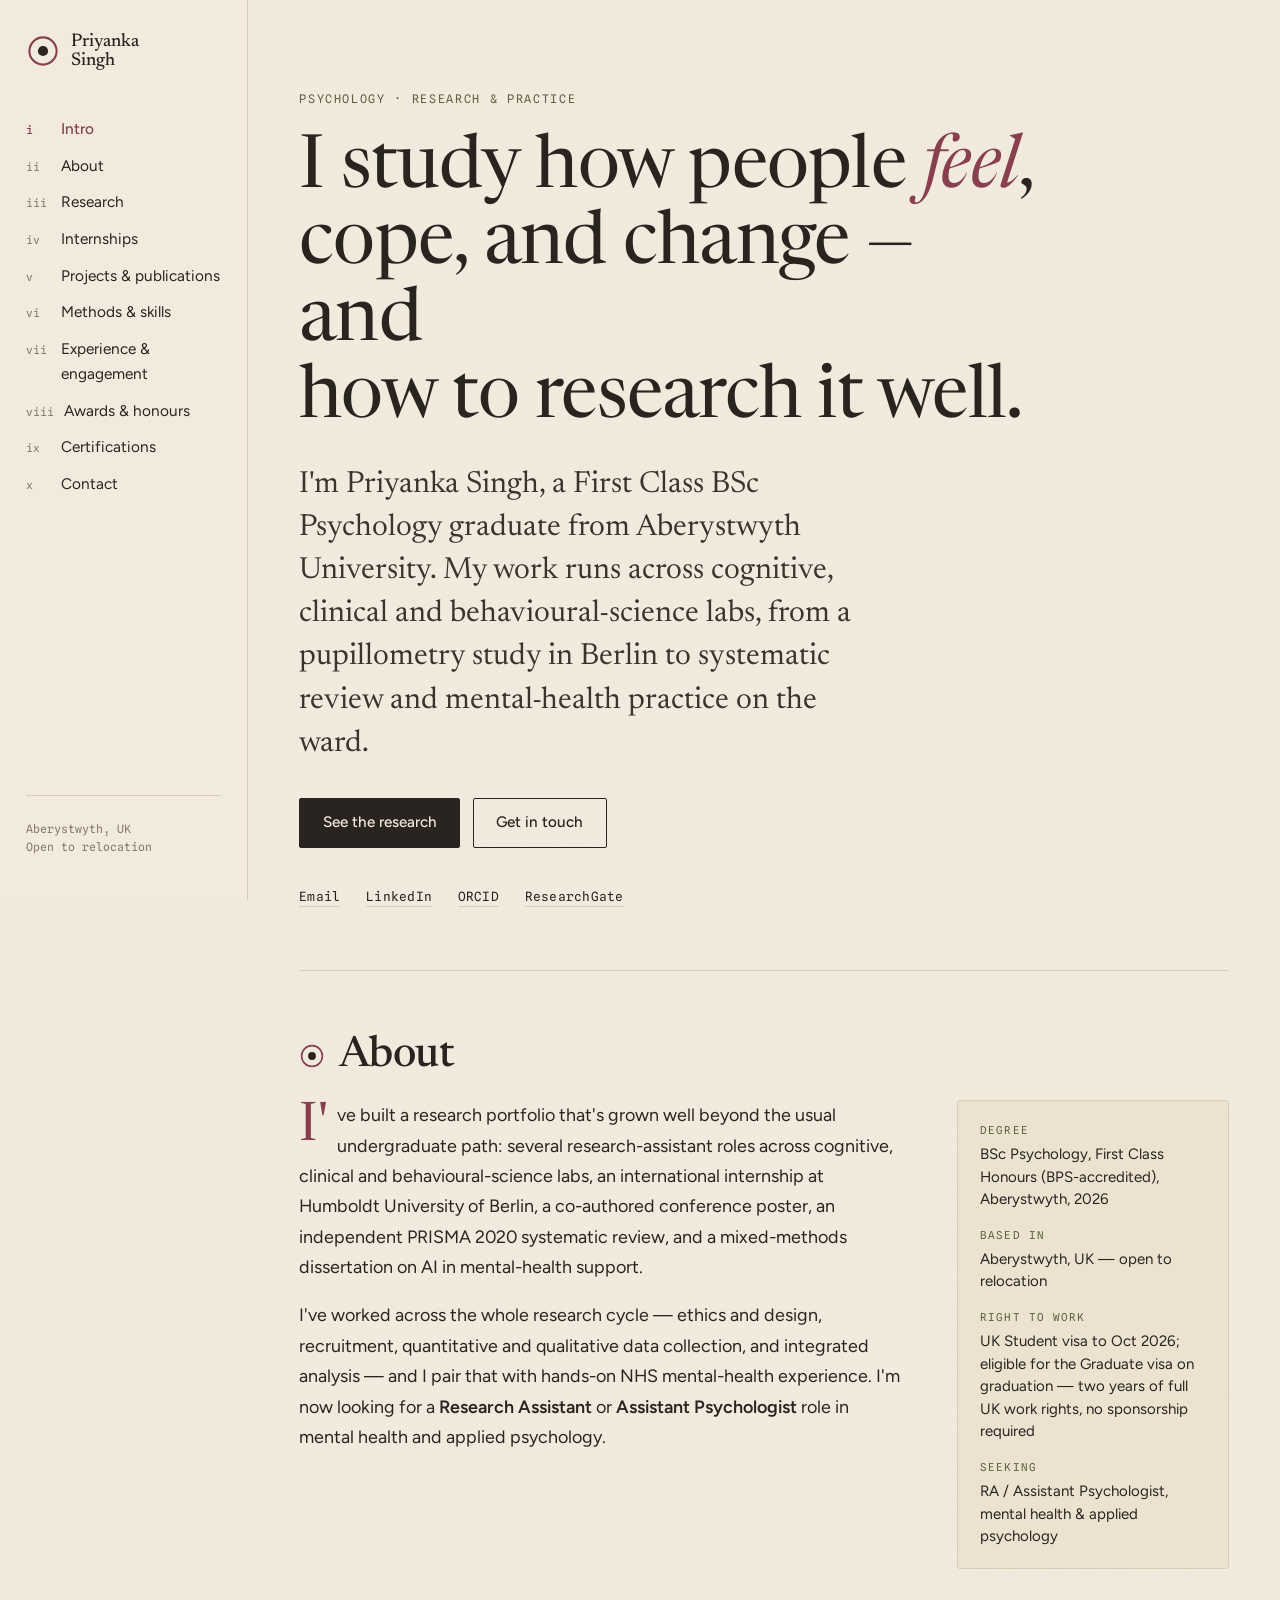
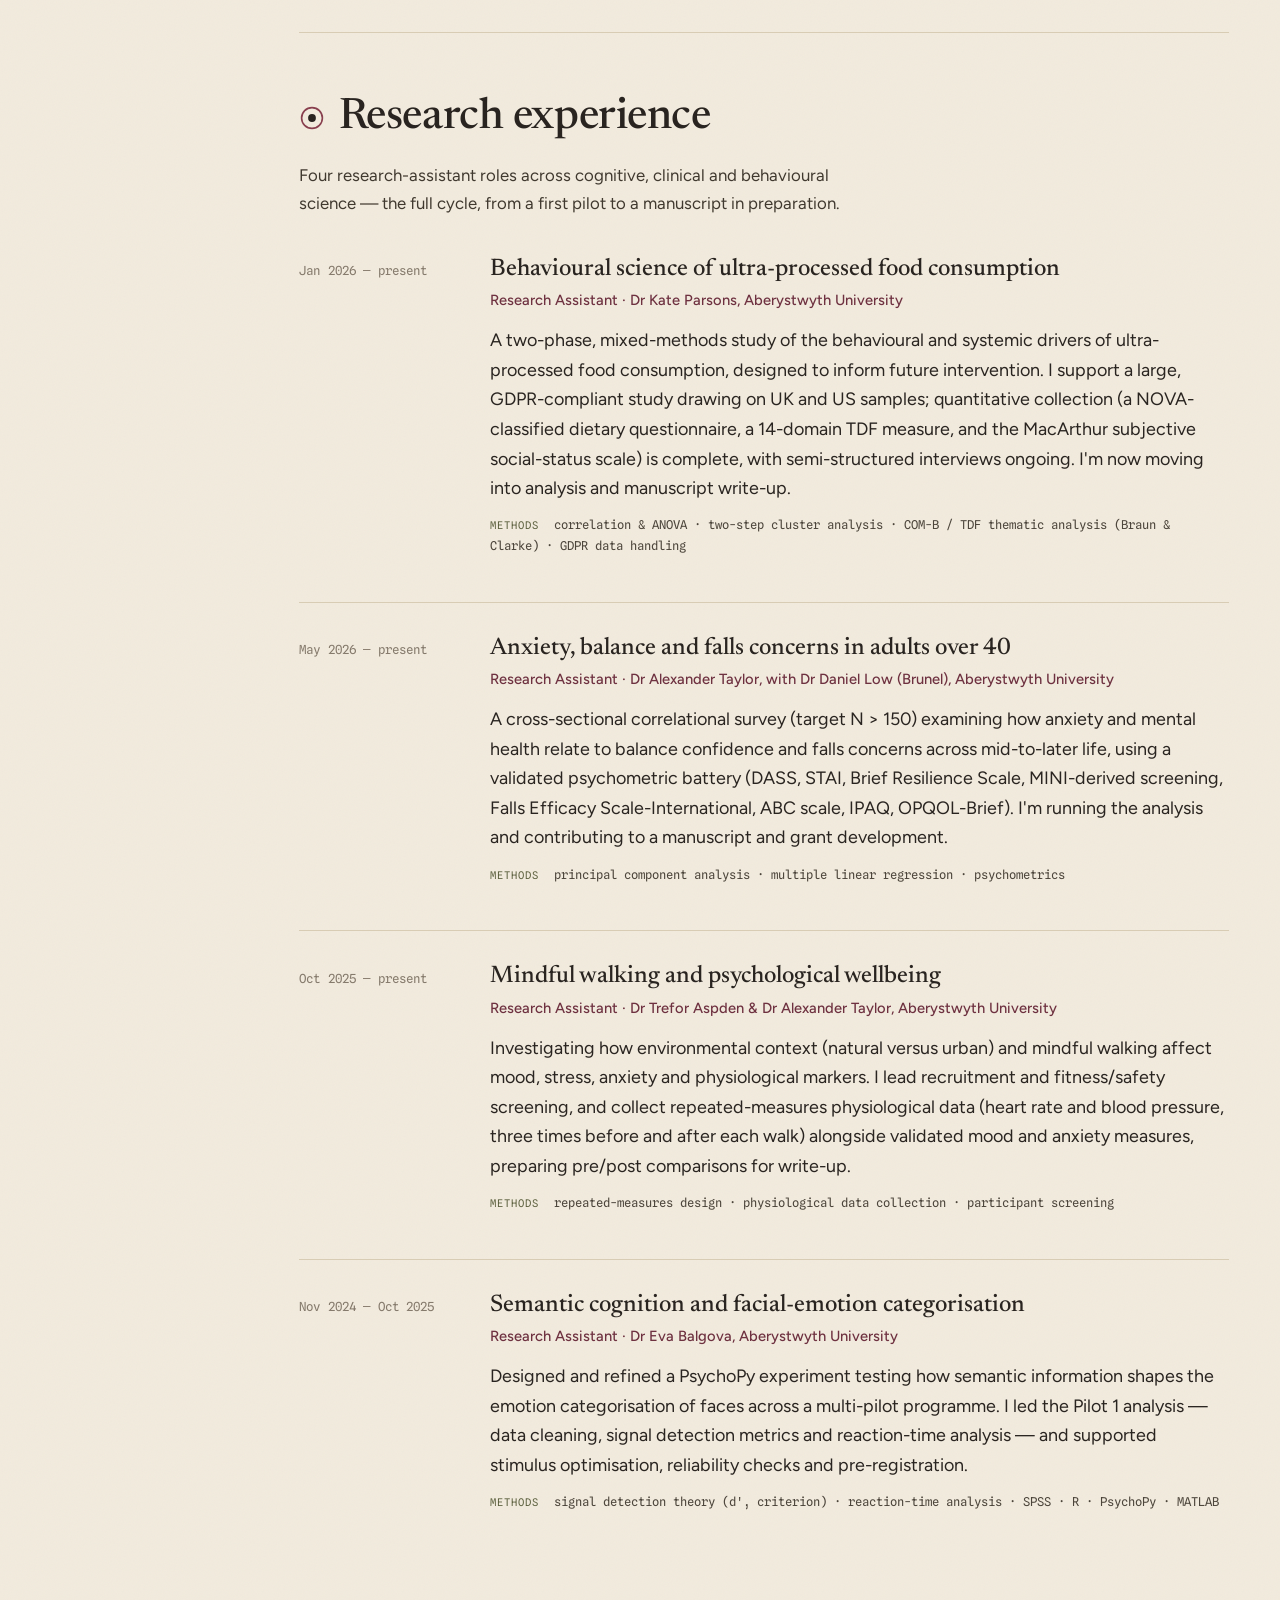
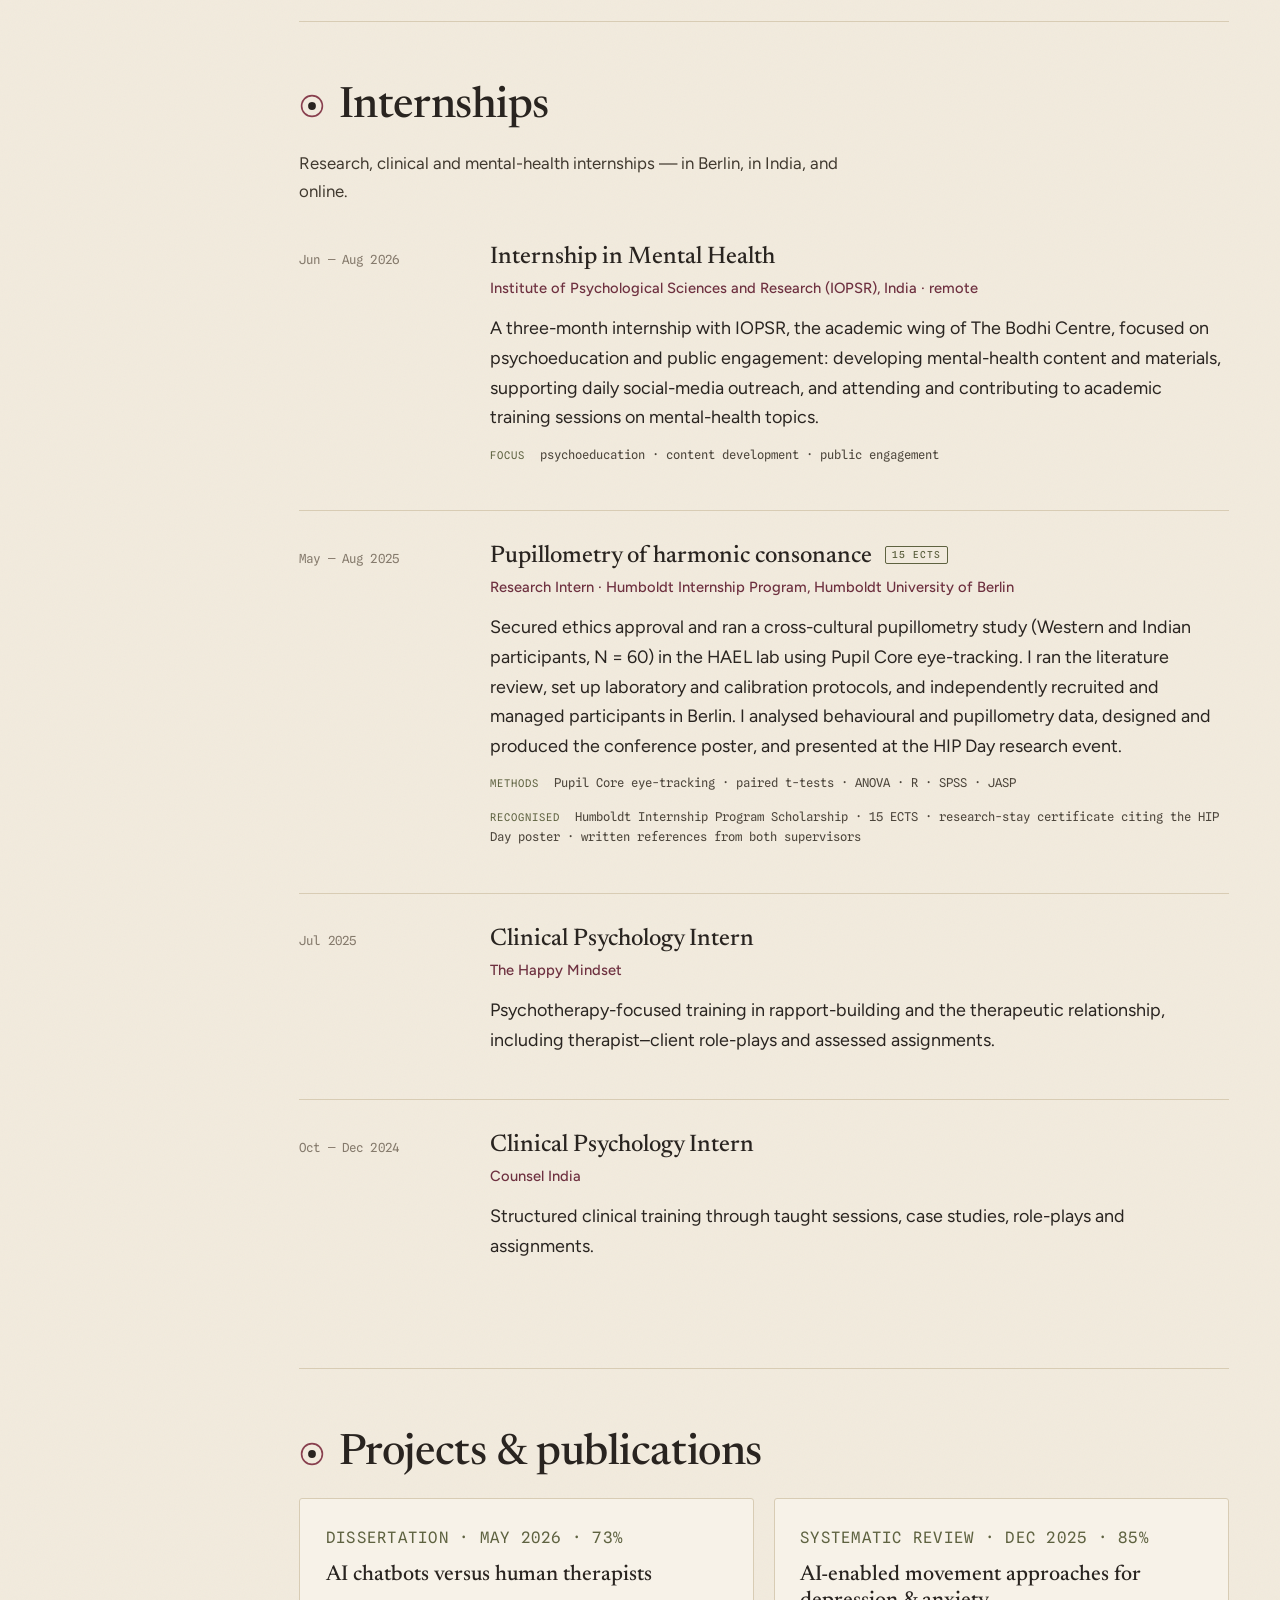
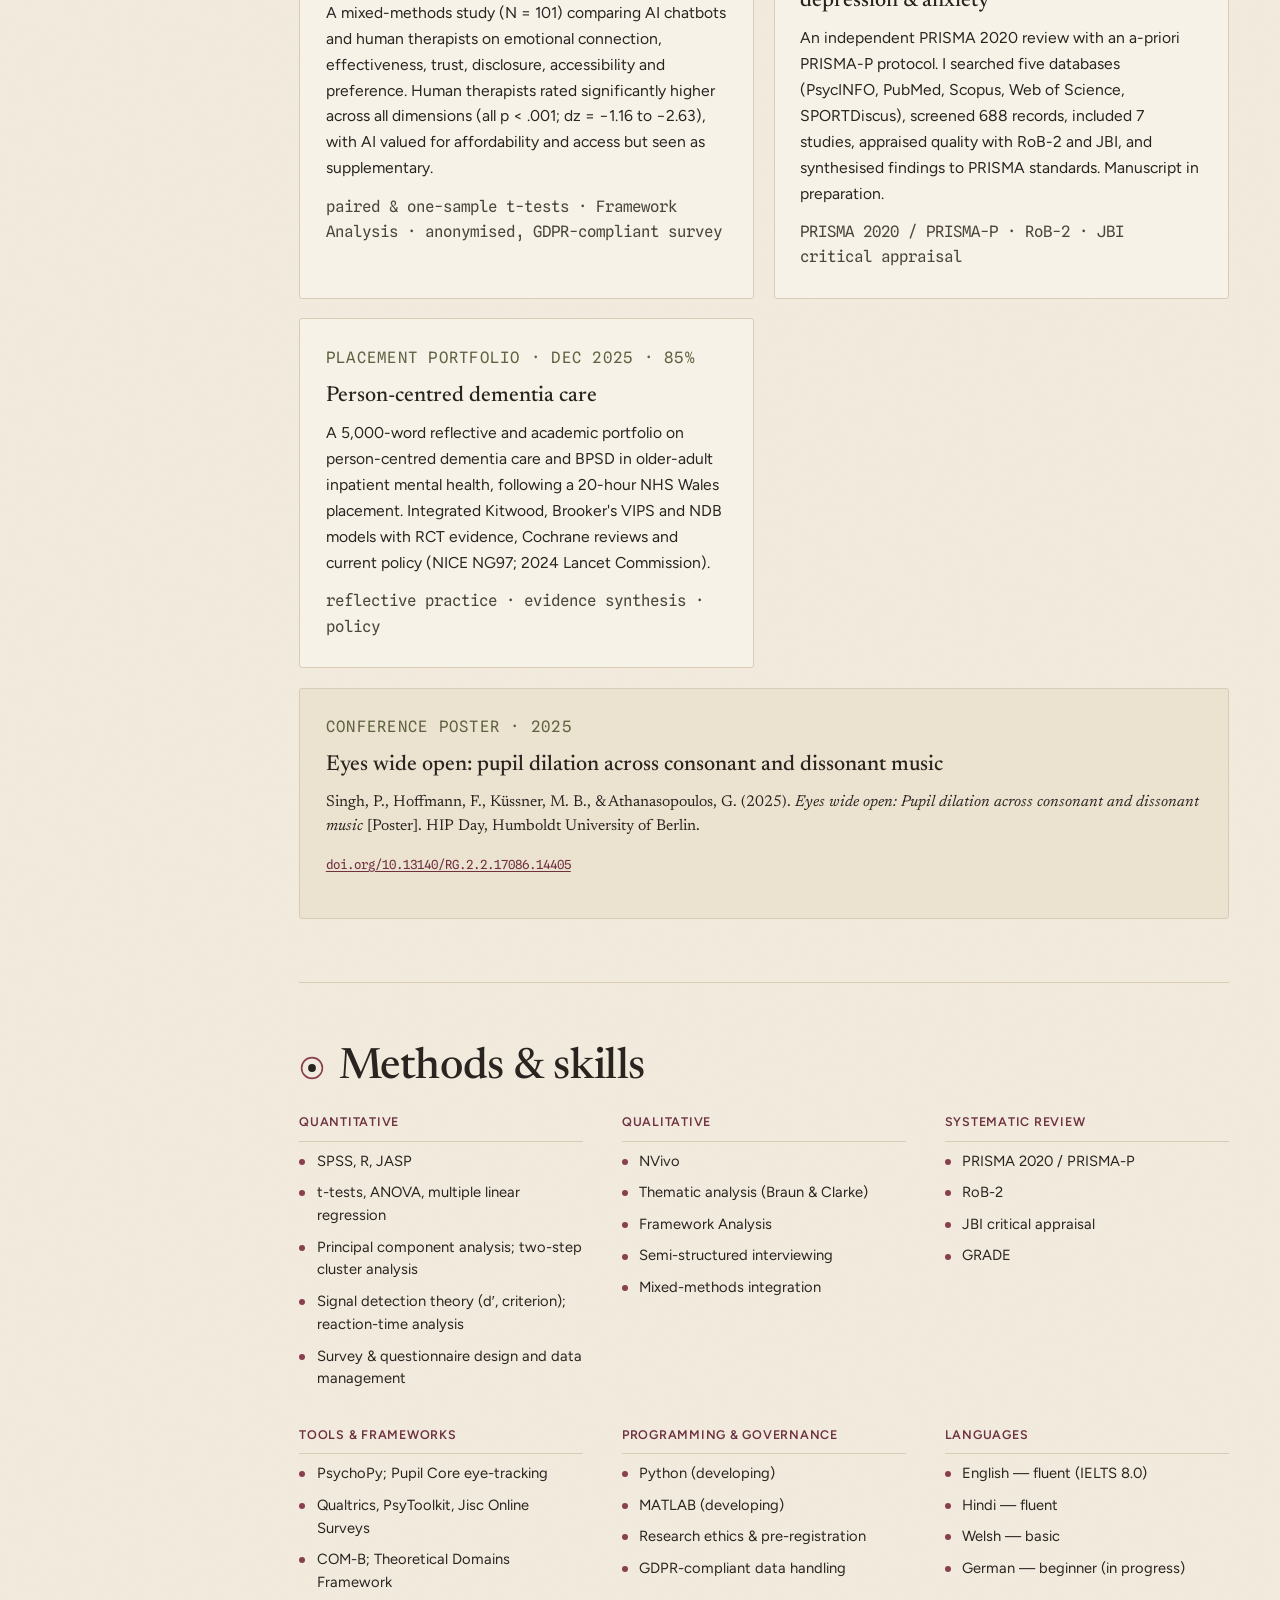
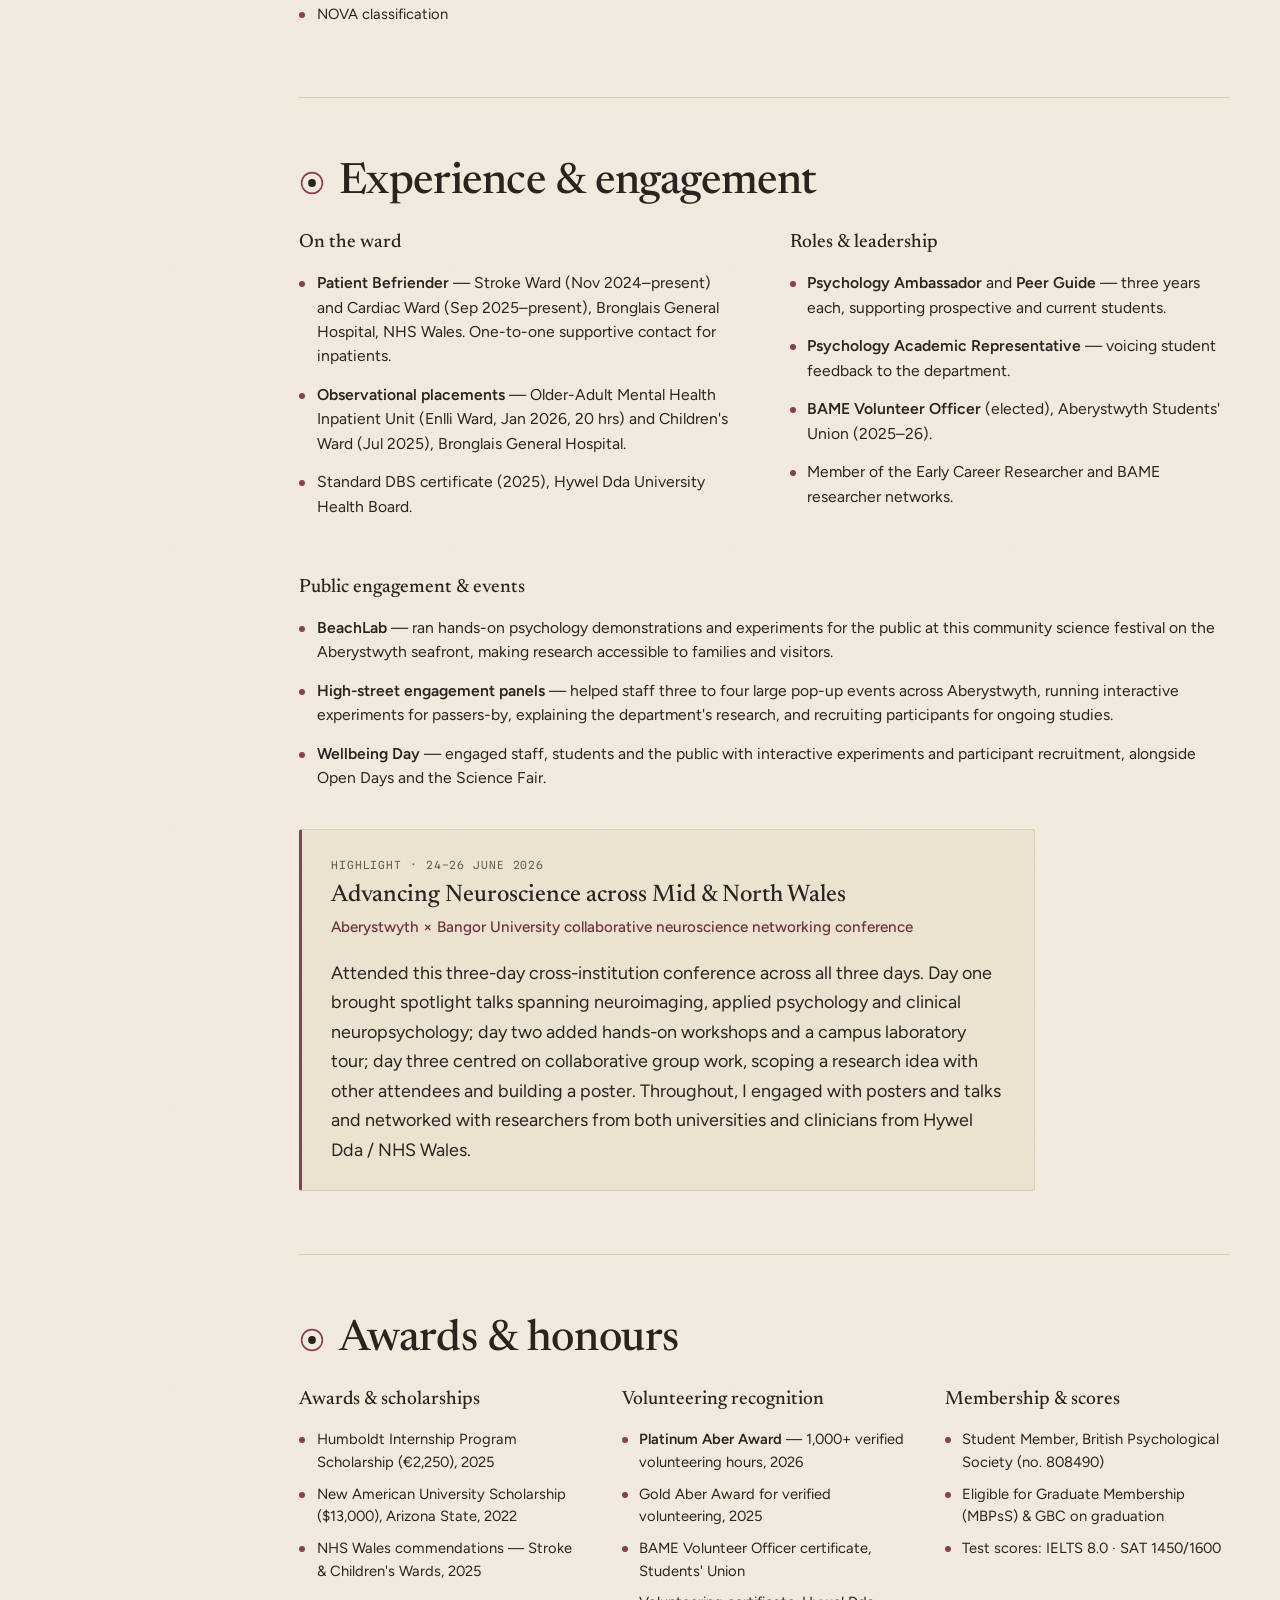
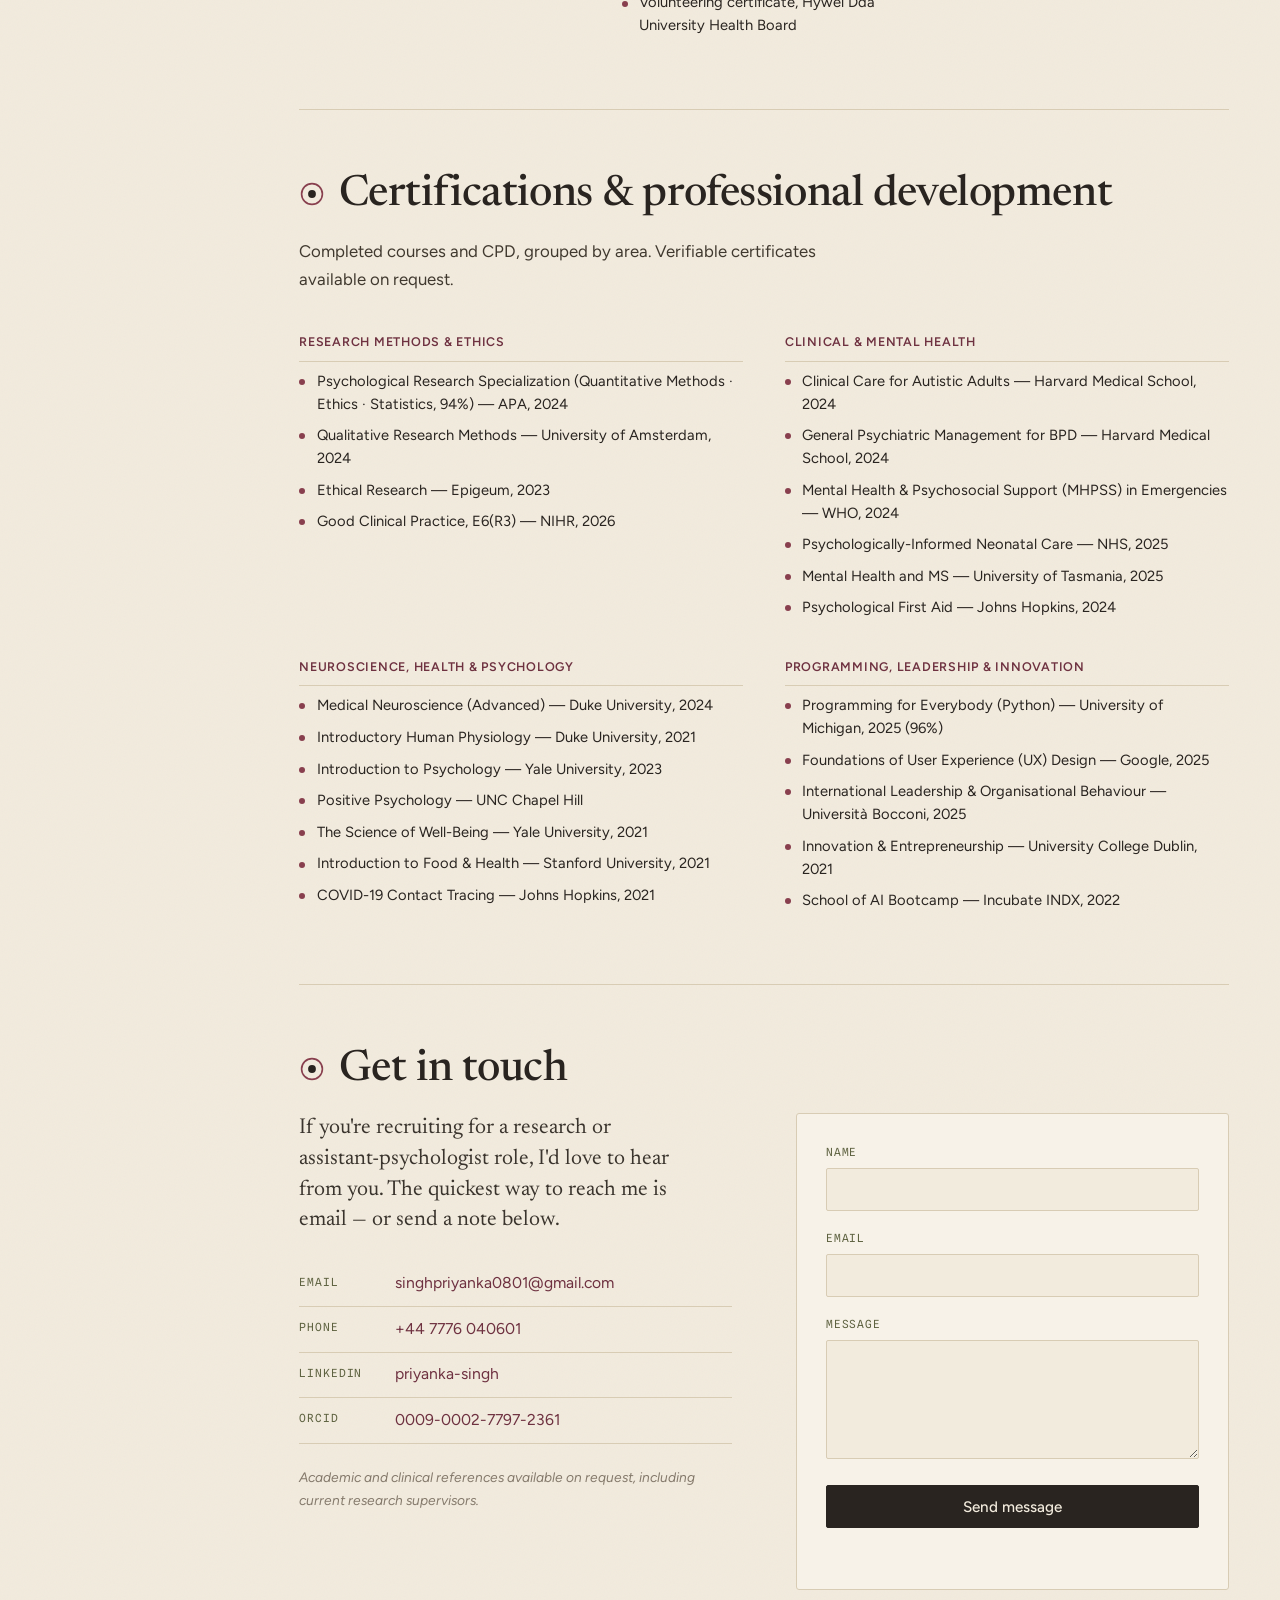
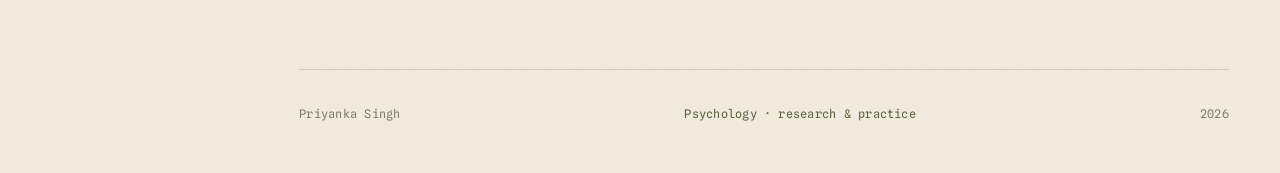
==== commit fb9ecd2e: "Update index.html" ====
--- a/index.html
+++ b/index.html
@@ -296,32 +296,59 @@
     <div class="skills-grid">
       <div class="skill-col reveal">
         <h3>Quantitative</h3>
-        <p>SPSS, R, JASP. t-tests, ANOVA, multiple linear regression, principal component analysis,
-          two-step cluster analysis, signal detection theory (d&prime;, criterion) and reaction-time
-          analysis. Survey and questionnaire design and data management.</p>
+        <ul class="plain tight">
+          <li>SPSS, R, JASP</li>
+          <li>t-tests, ANOVA, multiple linear regression</li>
+          <li>Principal component analysis; two-step cluster analysis</li>
+          <li>Signal detection theory (d&prime;, criterion); reaction-time analysis</li>
+          <li>Survey &amp; questionnaire design and data management</li>
+        </ul>
       </div>
       <div class="skill-col reveal">
         <h3>Qualitative</h3>
-        <p>NVivo. Thematic analysis (Braun &amp; Clarke) and Framework Analysis; semi-structured
-          interviewing; mixed-methods integration.</p>
+        <ul class="plain tight">
+          <li>NVivo</li>
+          <li>Thematic analysis (Braun &amp; Clarke)</li>
+          <li>Framework Analysis</li>
+          <li>Semi-structured interviewing</li>
+          <li>Mixed-methods integration</li>
+        </ul>
       </div>
       <div class="skill-col reveal">
         <h3>Systematic review</h3>
-        <p>PRISMA 2020 / PRISMA-P, RoB-2, JBI critical appraisal, GRADE.</p>
+        <ul class="plain tight">
+          <li>PRISMA 2020 / PRISMA-P</li>
+          <li>RoB-2</li>
+          <li>JBI critical appraisal</li>
+          <li>GRADE</li>
+        </ul>
       </div>
       <div class="skill-col reveal">
         <h3>Tools &amp; frameworks</h3>
-        <p>PsychoPy, Pupil Core eye-tracking, Qualtrics, PsyToolkit, Jisc Online Surveys; COM-B,
-          Theoretical Domains Framework, NOVA classification.</p>
+        <ul class="plain tight">
+          <li>PsychoPy; Pupil Core eye-tracking</li>
+          <li>Qualtrics, PsyToolkit, Jisc Online Surveys</li>
+          <li>COM-B; Theoretical Domains Framework</li>
+          <li>NOVA classification</li>
+        </ul>
       </div>
       <div class="skill-col reveal">
         <h3>Programming &amp; governance</h3>
-        <p>Python and MATLAB (developing); research ethics, pre-registration and GDPR-compliant data
-          handling.</p>
+        <ul class="plain tight">
+          <li>Python (developing)</li>
+          <li>MATLAB (developing)</li>
+          <li>Research ethics &amp; pre-registration</li>
+          <li>GDPR-compliant data handling</li>
+        </ul>
       </div>
       <div class="skill-col reveal">
         <h3>Languages</h3>
-        <p>English (fluent; IELTS 8.0), Hindi (fluent), Welsh (basic), German (beginner, in progress).</p>
+        <ul class="plain tight">
+          <li>English &mdash; fluent (IELTS 8.0)</li>
+          <li>Hindi &mdash; fluent</li>
+          <li>Welsh &mdash; basic</li>
+          <li>German &mdash; beginner (in progress)</li>
+        </ul>
       </div>
     </div>
   </section>
--- a/styles.css
+++ b/styles.css
@@ -263,6 +263,25 @@
   margin:0 0 .5rem; padding-bottom:.5rem; border-bottom:1px solid var(--rule);
 }
 .skill-col p{ font-size:.96rem; margin:0; line-height:1.6; }
+
+/* ---- certifications grid (2-up) ---- */
+.cert-grid{ display:grid; grid-template-columns:repeat(2,minmax(0,1fr)); gap:1.8rem 2.6rem; }
+.cert-grid .skill-col h3{ font-family:var(--sans); }
+
+/* ---- feature callout (conference highlight) ---- */
+.feature{
+  margin-top:2.4rem; padding:1.6rem 1.8rem;
+  background:var(--paper-2); border:1px solid var(--rule);
+  border-left:3px solid var(--plum); border-radius:3px;
+  max-width:var(--page-max);
+}
+.feature-kind{
+  font-family:var(--mono); font-size:.7rem; letter-spacing:.08em; text-transform:uppercase;
+  color:var(--olive); margin:0 0 .5rem;
+}
+.feature h3{ font-family:var(--serif); font-weight:500; font-size:1.5rem; line-height:1.15; margin:0 0 .3rem; }
+.feature-sub{ font-size:.95rem; color:var(--plum-deep); font-weight:500; margin:0 0 .8rem; }
+.feature p:last-child{ margin-bottom:0; }
 
 /* ---- generic multi-column blocks ---- */
 .two-col{ display:grid; grid-template-columns:repeat(2,minmax(0,1fr)); gap:clamp(1.5rem,4vw,3.5rem); }
@@ -370,6 +389,7 @@
   .two-col{ grid-template-columns:1fr; }
   .three-col{ grid-template-columns:1fr; }
   .skills-grid{ grid-template-columns:1fr; }
+  .cert-grid{ grid-template-columns:1fr; }
   .entry{ grid-template-columns:1fr; gap:.4rem; }
   .entry-when{ padding-top:0; }
   .intro{ min-height:auto; padding-top:2.5rem; }
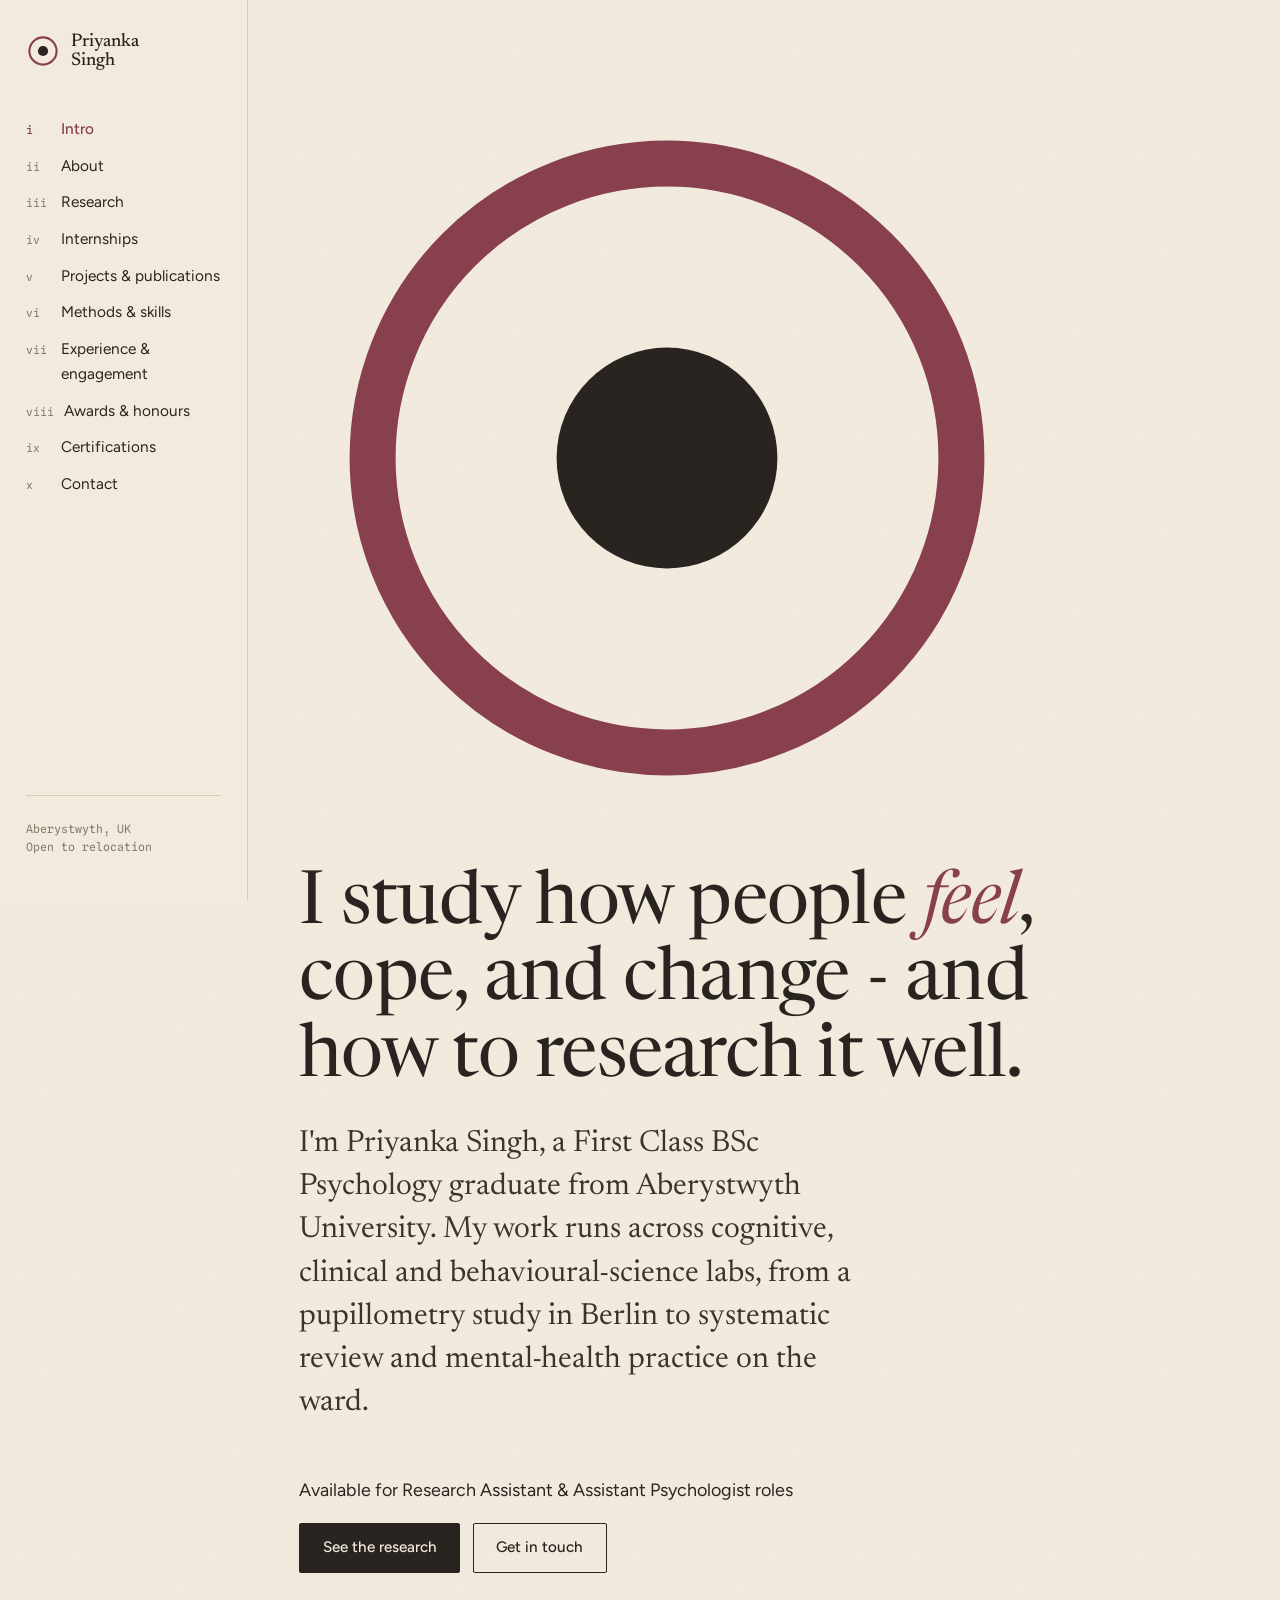
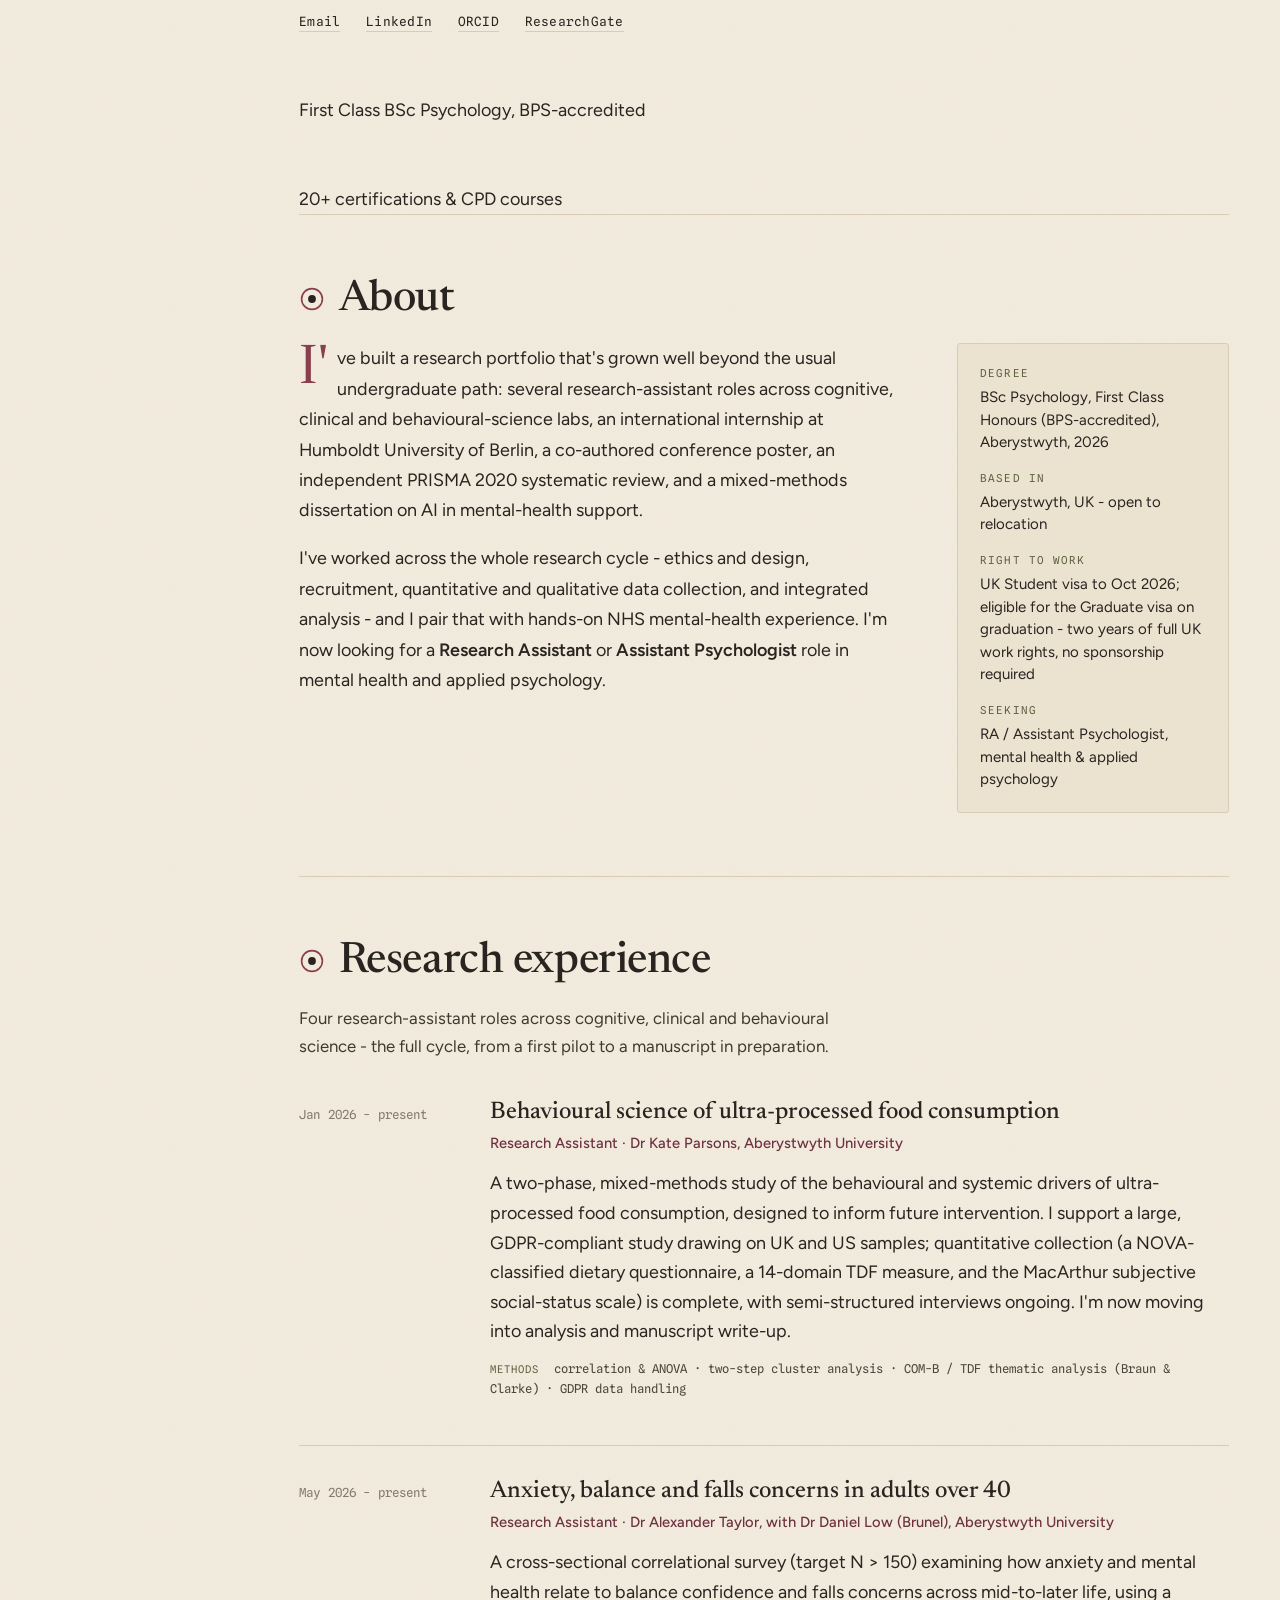
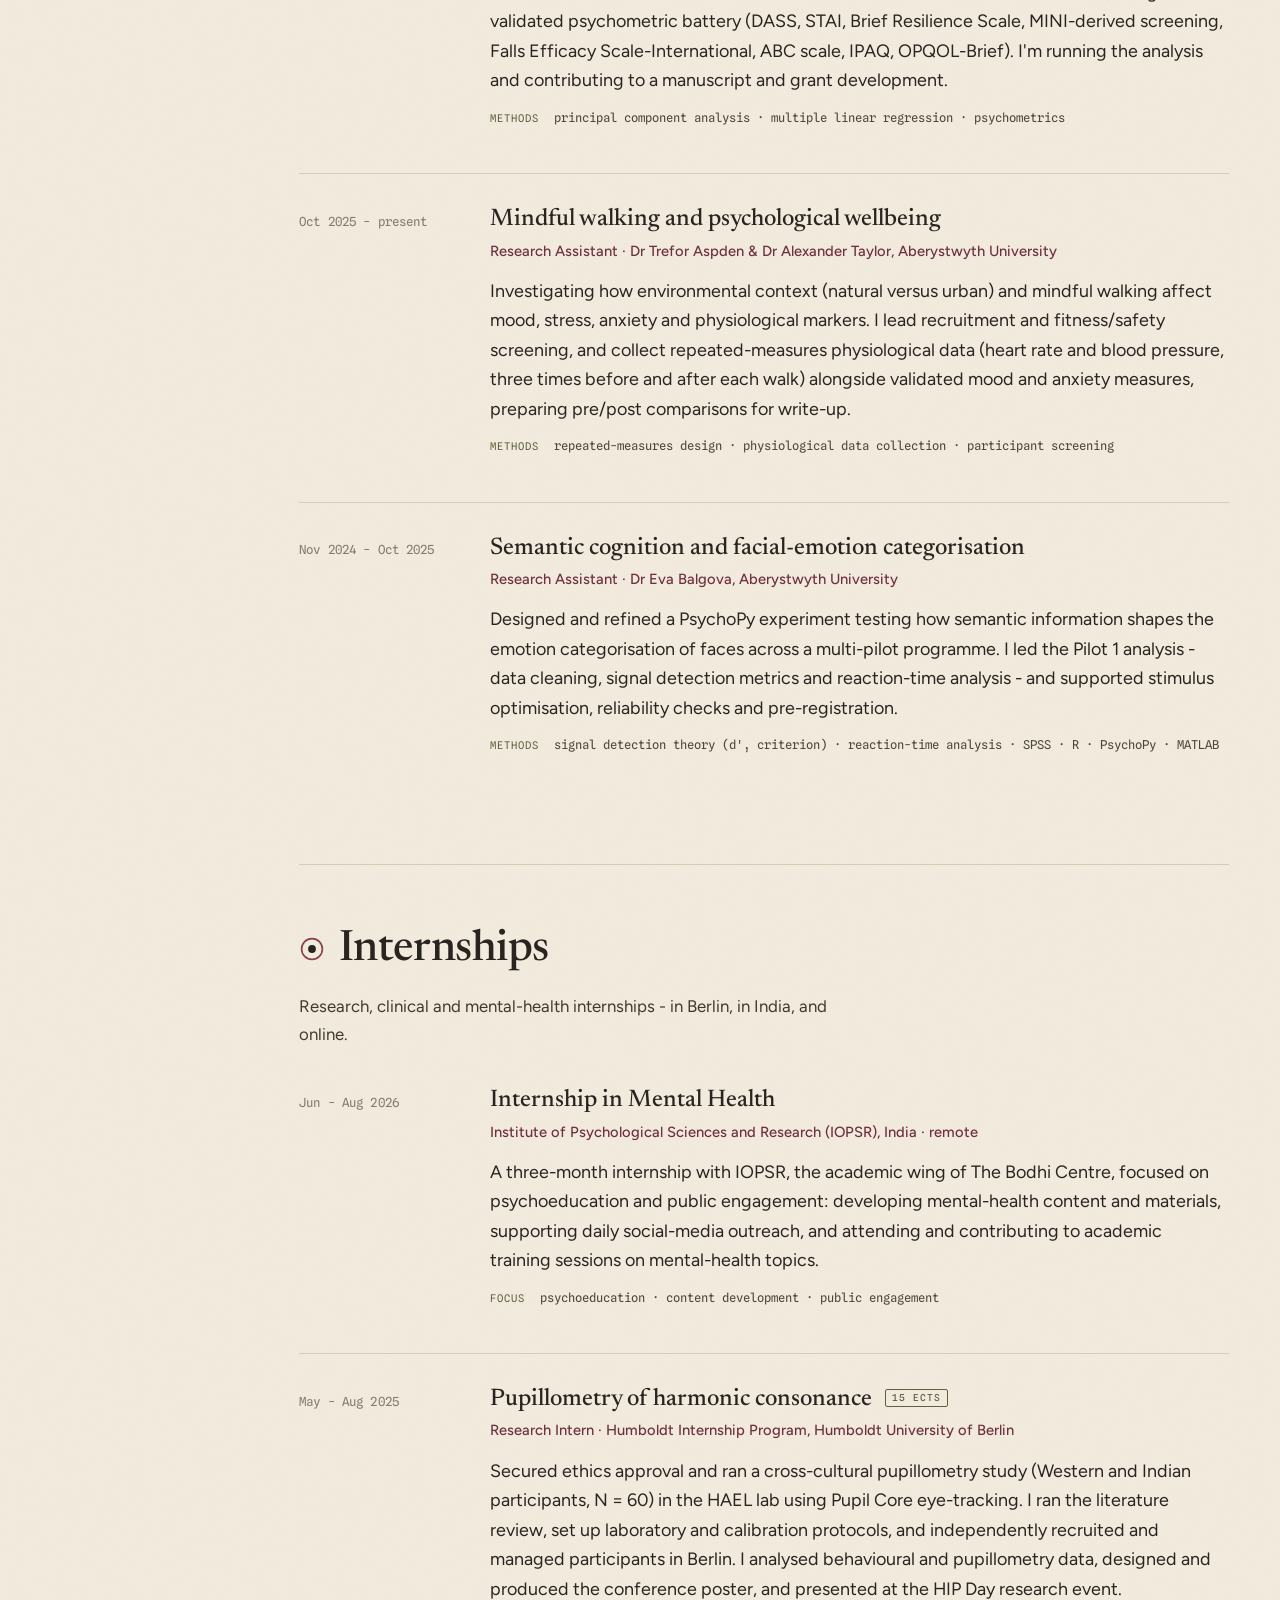
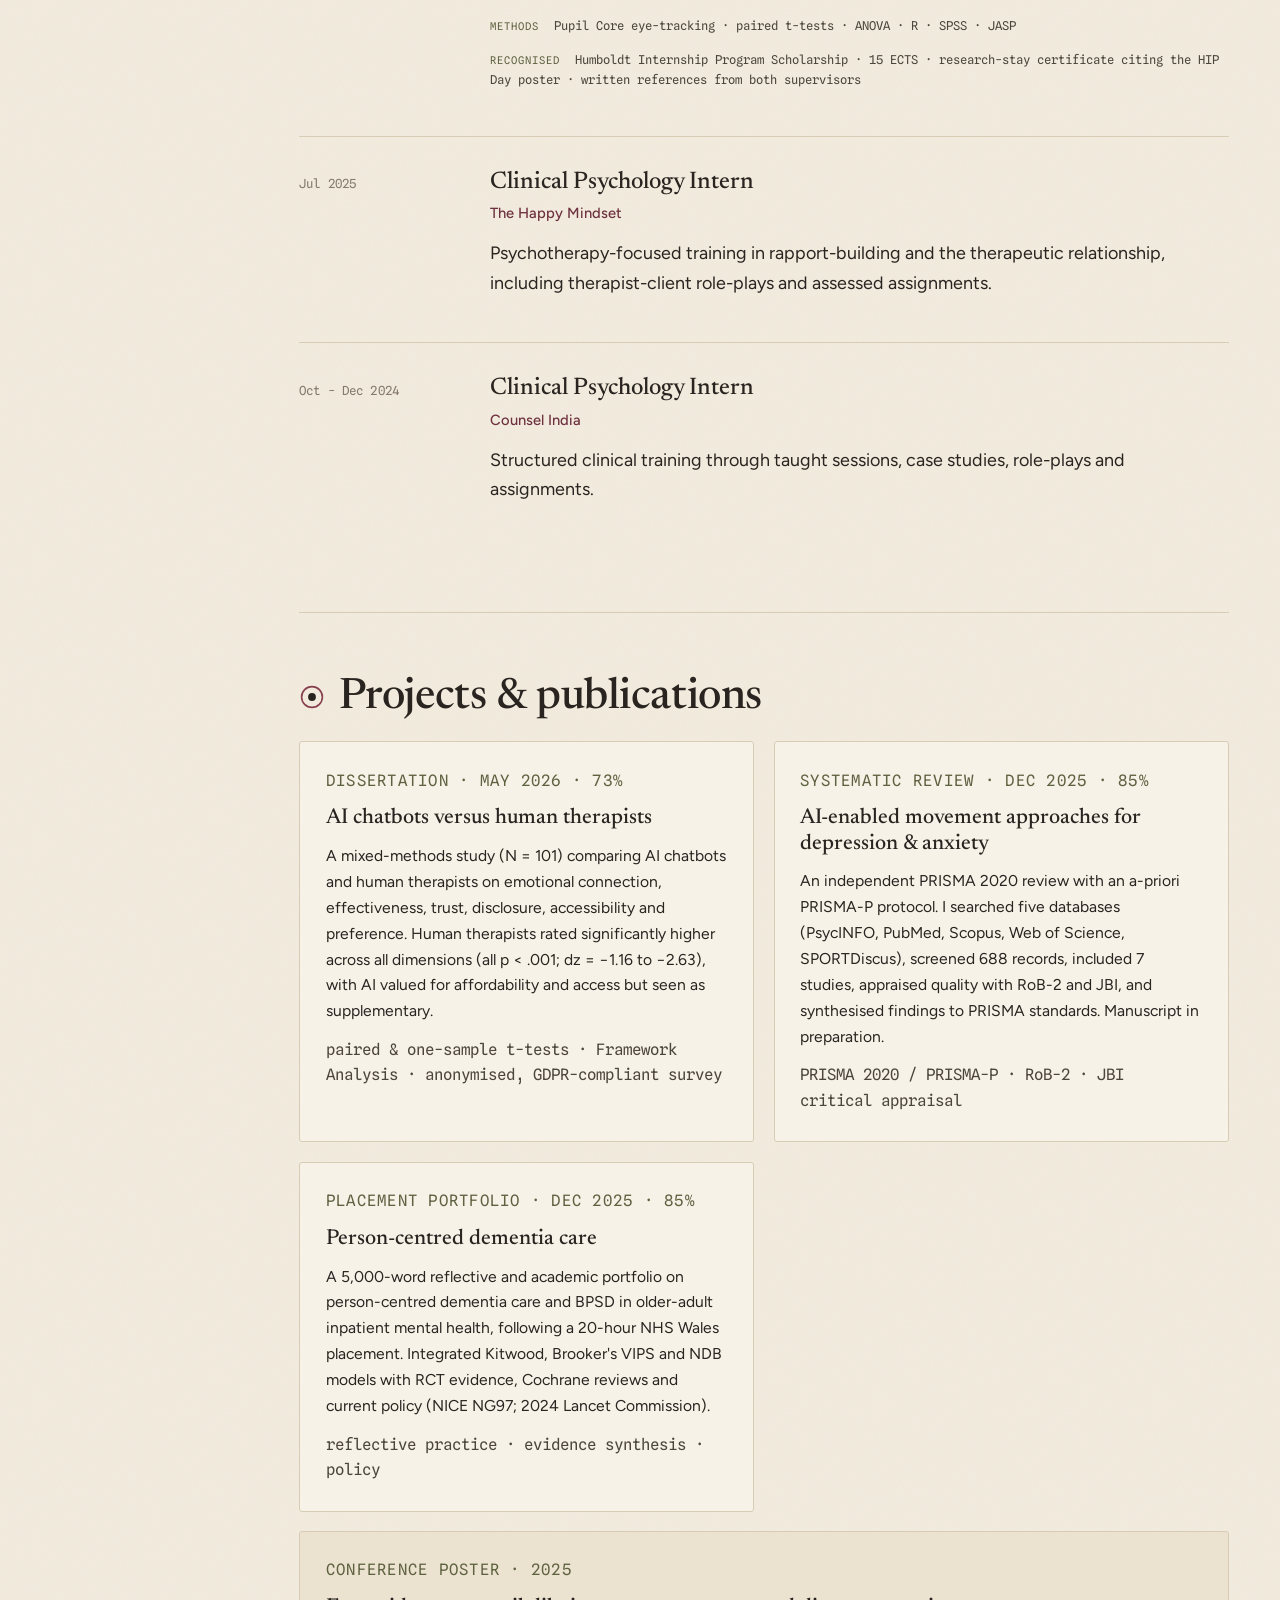
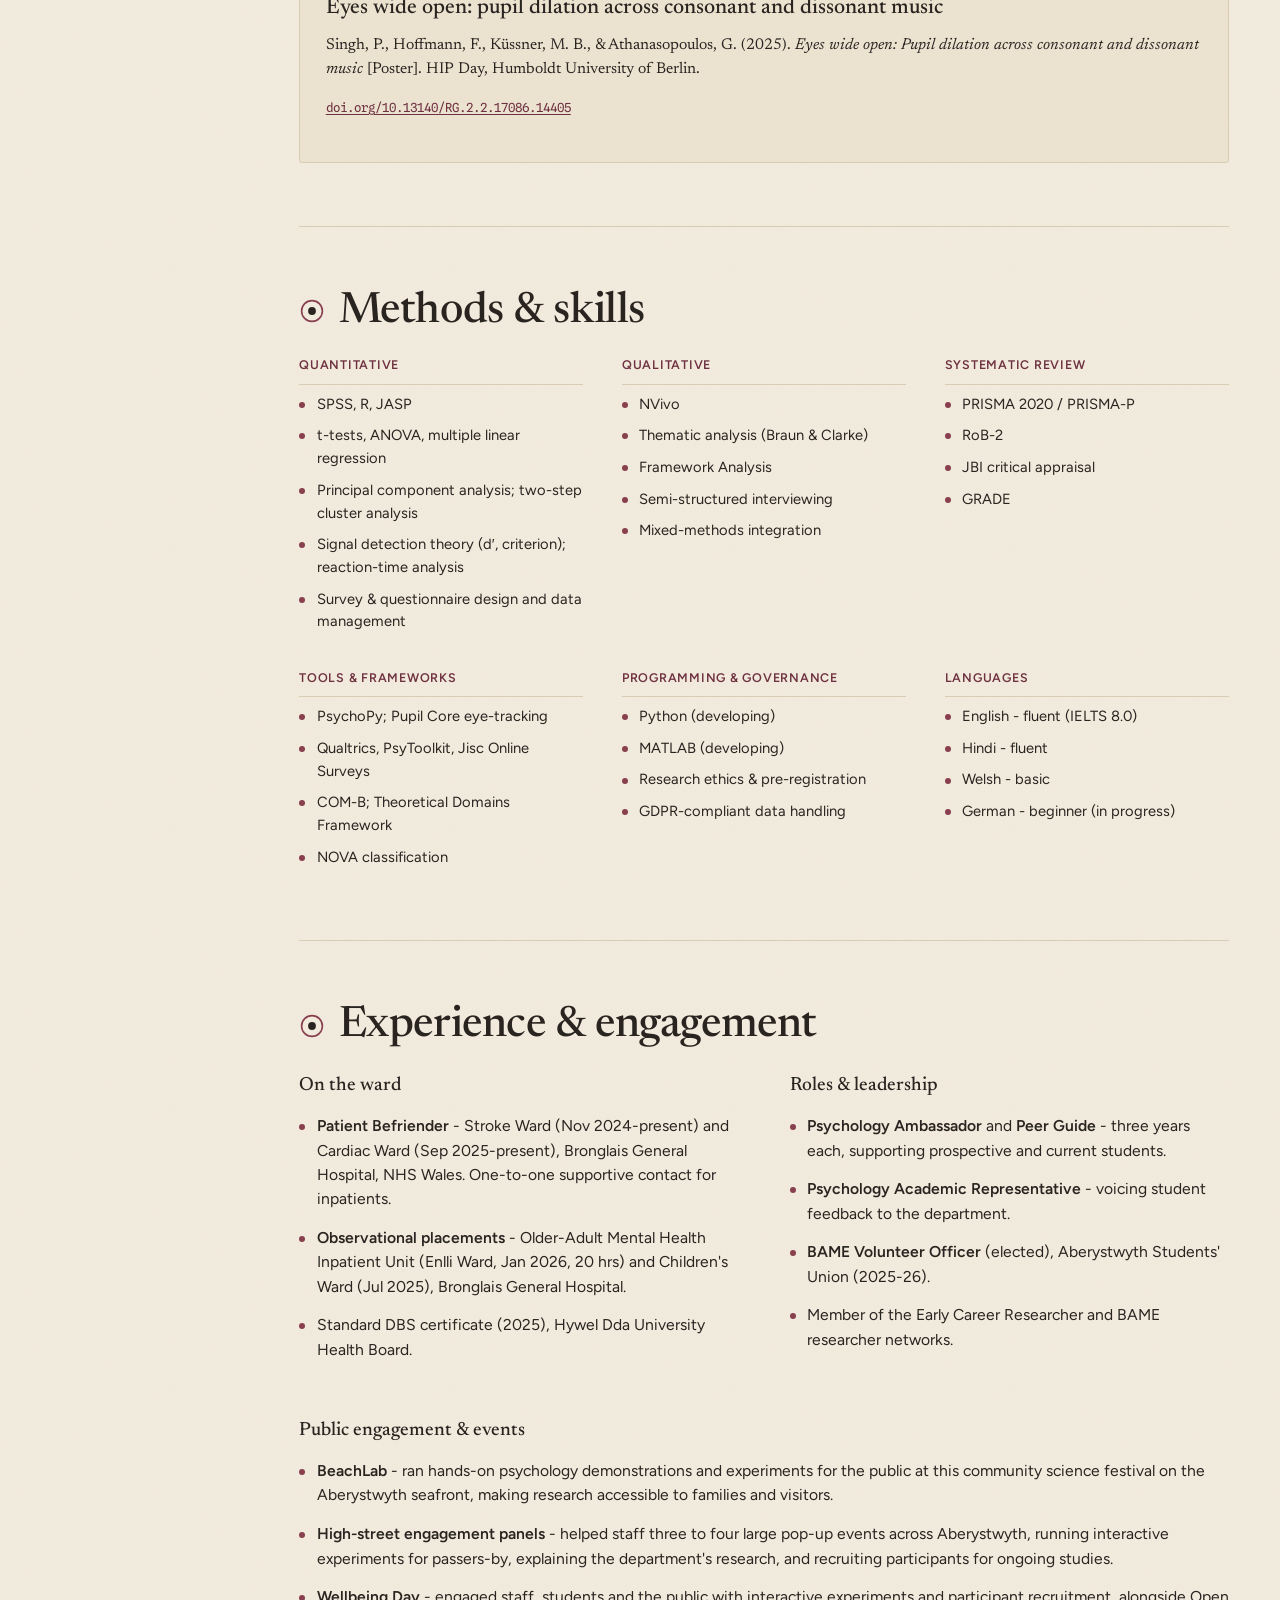
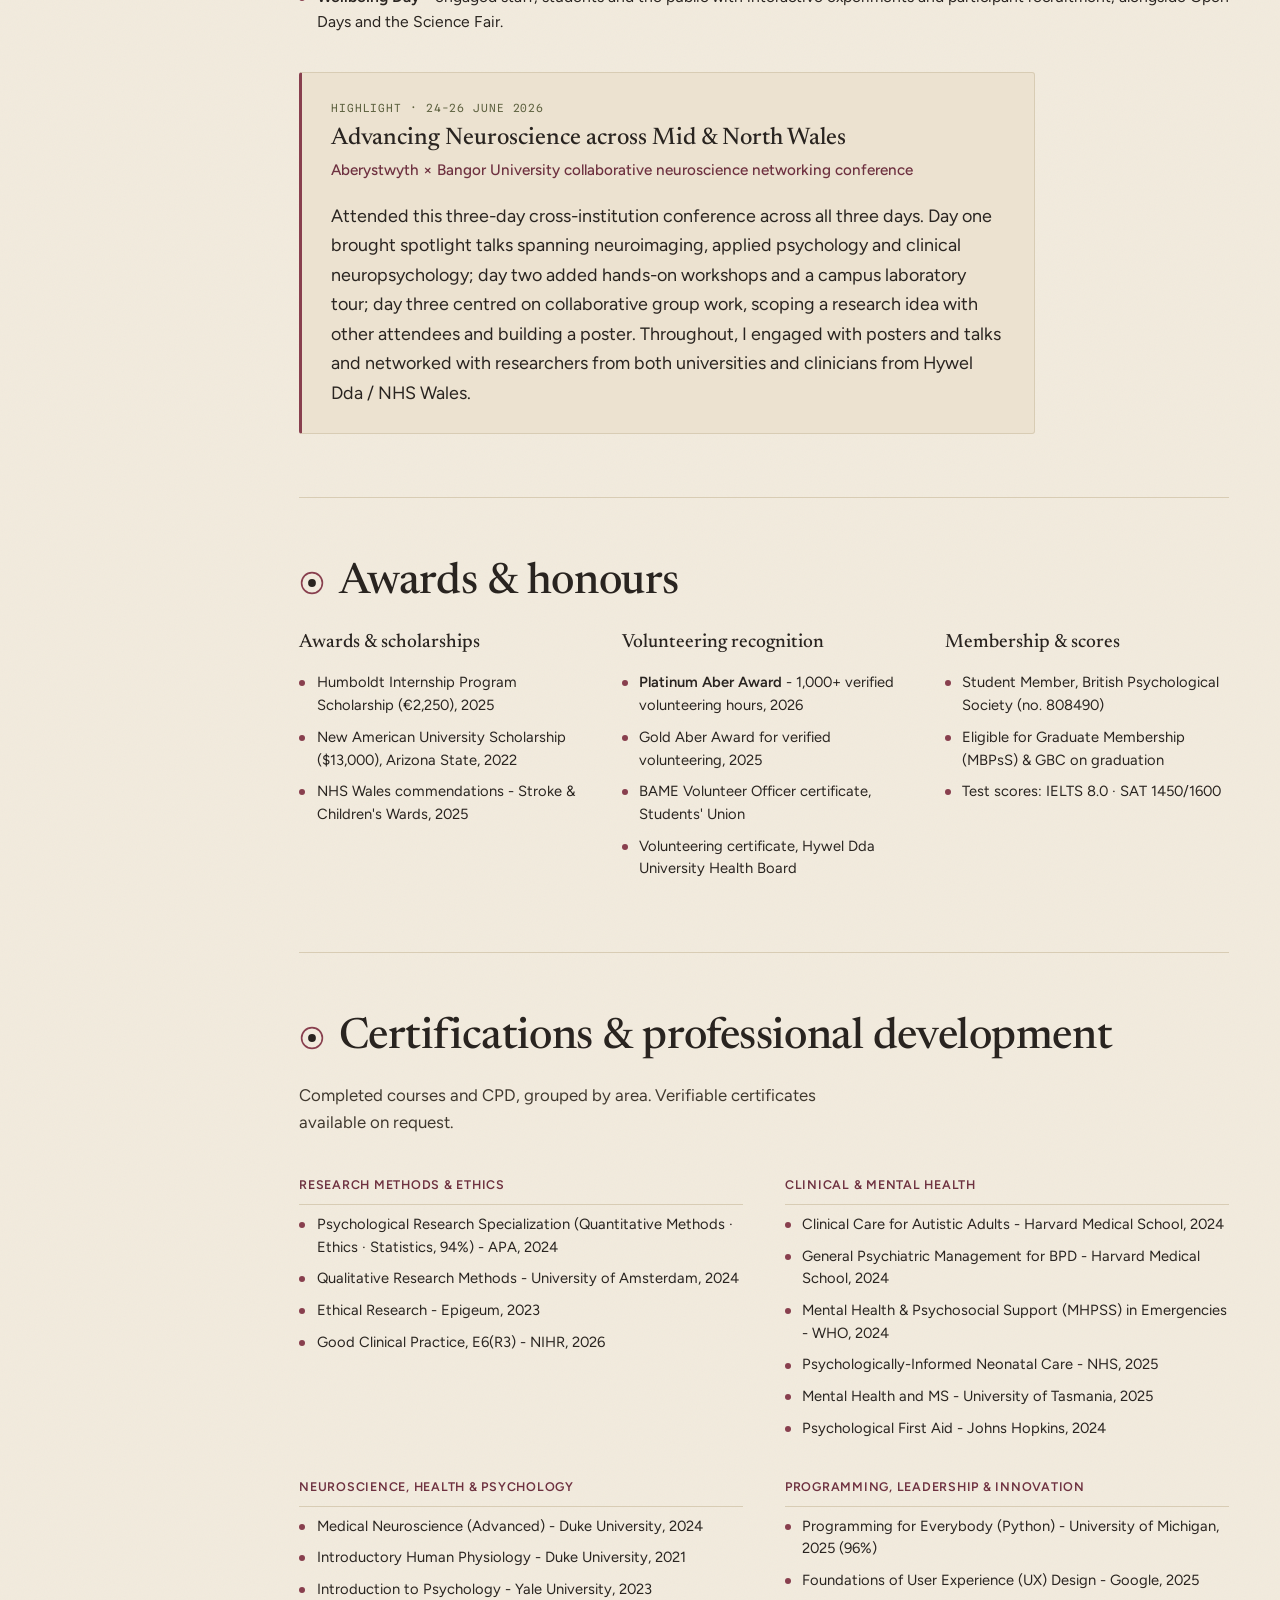
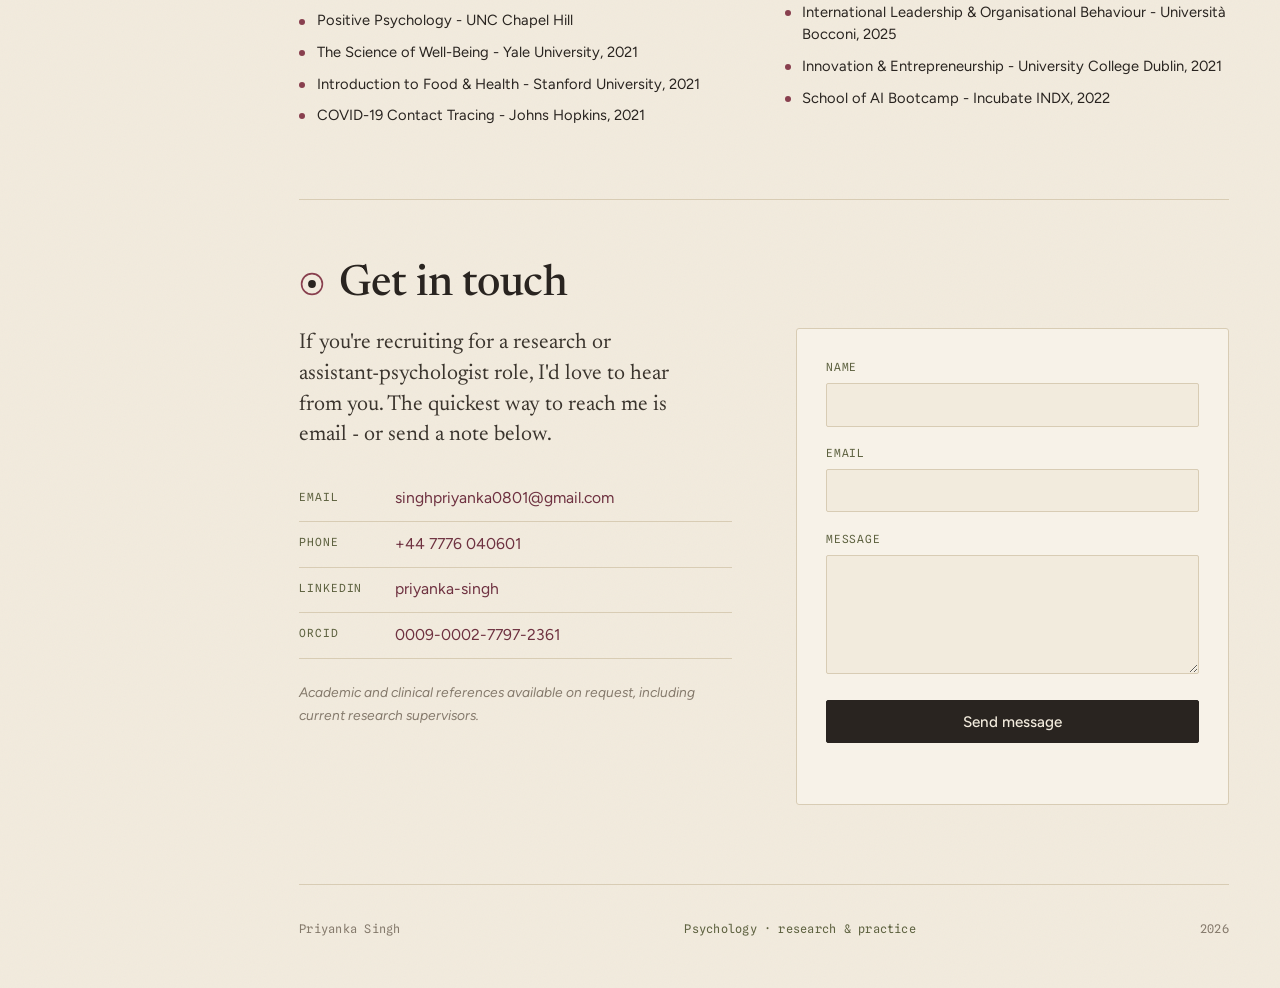
==== commit ef0f731c: "Update index.html" ====
--- a/index.html
+++ b/index.html
@@ -3,10 +3,10 @@
 <head>
 <meta charset="UTF-8" />
 <meta name="viewport" content="width=device-width, initial-scale=1.0" />
-<title>Priyanka Singh — Psychology Researcher</title>
-<meta name="description" content="Priyanka Singh — First Class BSc Psychology graduate and research assistant across cognitive, clinical and behavioural science. Seeking Research Assistant / Assistant Psychologist roles." />
+<title>Priyanka Singh - Psychology Researcher</title>
+<meta name="description" content="Priyanka Singh - First Class BSc Psychology graduate and research assistant across cognitive, clinical and behavioural science. Seeking Research Assistant / Assistant Psychologist roles." />
 <link rel="icon" href="favicon.svg" type="image/svg+xml" />
-<meta property="og:title" content="Priyanka Singh — Psychology Researcher" />
+<meta property="og:title" content="Priyanka Singh - Psychology Researcher" />
 <meta property="og:description" content="Research across cognitive, clinical and behavioural science." />
 <meta property="og:type" content="website" />
 <link rel="preconnect" href="https://fonts.googleapis.com" />
@@ -16,10 +16,11 @@
 </head>
 <body>
 <a class="skip-link" href="#intro">Skip to content</a>
+<div class="scroll-progress" id="scrollProgress" aria-hidden="true"></div>
 
 <!-- ============ SIDEBAR / INDEX ============ -->
 <header class="rail" id="rail">
-  <a class="mark" href="#intro" aria-label="Priyanka Singh — top of page">
+  <a class="mark" href="#intro" aria-label="Priyanka Singh - top of page">
     <svg class="pupil" viewBox="0 0 40 40" aria-hidden="true">
       <circle class="iris" cx="20" cy="20" r="16" />
       <circle class="dot" cx="20" cy="20" r="6" />
@@ -55,15 +56,20 @@
 
   <!-- INTRO -->
   <section class="intro" id="intro">
+    <svg class="hero-pupil" viewBox="0 0 40 40" aria-hidden="true">
+      <circle class="iris" cx="20" cy="20" r="16" />
+      <circle class="dot" cx="20" cy="20" r="6" />
+    </svg>
     <p class="eyebrow reveal">Psychology &middot; research &amp; practice</p>
     <h1 class="display reveal">
-      I study how people <em>feel</em>,<br />cope, and change &mdash; and<br />how to research it well.
+      I study how people <em>feel</em>,<br />cope, and change - and<br />how to research it well.
     </h1>
     <p class="lede reveal">
       I'm Priyanka Singh, a First Class BSc Psychology graduate from Aberystwyth University.
       My work runs across cognitive, clinical and behavioural-science labs, from a
       pupillometry study in Berlin to systematic review and mental-health practice on the ward.
     </p>
+    <p class="status reveal"><span class="status-dot" aria-hidden="true"></span> Available for Research Assistant &amp; Assistant Psychologist roles</p>
     <div class="intro-links reveal">
       <a class="btn" href="#research">See the research</a>
       <a class="btn btn-ghost" href="#contact">Get in touch</a>
@@ -74,6 +80,26 @@
       <li><a href="https://orcid.org/0009-0002-7797-2361" target="_blank" rel="noopener">ORCID</a></li>
       <li><a href="https://www.researchgate.net/profile/Priyanka-Singh-271" target="_blank" rel="noopener">ResearchGate</a></li>
     </ul>
+  </section>
+
+  <!-- HIGHLIGHTS -->
+  <section class="highlights" aria-label="At a glance">
+    <div class="stat reveal">
+      <span class="stat-num">First<span class="stat-num-sm"> Class</span></span>
+      <span class="stat-label">BSc Psychology, BPS-accredited</span>
+    </div>
+    <div class="stat reveal">
+      <span class="stat-num">8</span>
+      <span class="stat-label">research &amp; internship roles</span>
+    </div>
+    <div class="stat reveal">
+      <span class="stat-num">1,000<span class="stat-num-sm">+</span></span>
+      <span class="stat-label">verified volunteering hours</span>
+    </div>
+    <div class="stat reveal">
+      <span class="stat-num">20<span class="stat-num-sm">+</span></span>
+      <span class="stat-label">certifications &amp; CPD courses</span>
+    </div>
   </section>
 
   <!-- ABOUT -->
@@ -89,8 +115,8 @@
           labs, an international internship at Humboldt University of Berlin, a co-authored conference
           poster, an independent PRISMA&nbsp;2020 systematic review, and a mixed-methods dissertation
           on AI in mental-health support.</p>
-        <p>I've worked across the whole research cycle &mdash; ethics and design, recruitment,
-          quantitative and qualitative data collection, and integrated analysis &mdash; and I pair
+        <p>I've worked across the whole research cycle - ethics and design, recruitment,
+          quantitative and qualitative data collection, and integrated analysis - and I pair
           that with hands-on NHS mental-health experience. I'm now looking for a
           <strong>Research Assistant</strong> or <strong>Assistant Psychologist</strong> role in
           mental health and applied psychology.</p>
@@ -100,9 +126,9 @@
           <dt>Degree</dt>
           <dd>BSc Psychology, First Class Honours (BPS-accredited), Aberystwyth, 2026</dd>
           <dt>Based in</dt>
-          <dd>Aberystwyth, UK &mdash; open to relocation</dd>
+          <dd>Aberystwyth, UK - open to relocation</dd>
           <dt>Right to work</dt>
-          <dd>UK Student visa to Oct 2026; eligible for the Graduate visa on graduation &mdash; two years of full UK work rights, no sponsorship required</dd>
+          <dd>UK Student visa to Oct 2026; eligible for the Graduate visa on graduation - two years of full UK work rights, no sponsorship required</dd>
           <dt>Seeking</dt>
           <dd>RA / Assistant Psychologist, mental health &amp; applied psychology</dd>
         </dl>
@@ -116,11 +142,11 @@
       <span class="marker"><svg viewBox="0 0 40 40" aria-hidden="true"><circle class="iris" cx="20" cy="20" r="16"/><circle class="dot" cx="20" cy="20" r="6"/></svg></span>
       <h2 class="section-title">Research experience</h2>
     </div>
-    <p class="section-note reveal">Four research-assistant roles across cognitive, clinical and behavioural science &mdash; the full cycle, from a first pilot to a manuscript in preparation.</p>
+    <p class="section-note reveal">Four research-assistant roles across cognitive, clinical and behavioural science - the full cycle, from a first pilot to a manuscript in preparation.</p>
 
     <ol class="entries">
       <li class="entry reveal">
-        <div class="entry-when">Jan 2026 &mdash; present</div>
+        <div class="entry-when">Jan 2026 - present</div>
         <div class="entry-main">
           <h3>Behavioural science of ultra-processed food consumption</h3>
           <p class="entry-who">Research Assistant &middot; Dr Kate Parsons, Aberystwyth University</p>
@@ -135,7 +161,7 @@
       </li>
 
       <li class="entry reveal">
-        <div class="entry-when">May 2026 &mdash; present</div>
+        <div class="entry-when">May 2026 - present</div>
         <div class="entry-main">
           <h3>Anxiety, balance and falls concerns in adults over 40</h3>
           <p class="entry-who">Research Assistant &middot; Dr Alexander Taylor, with Dr Daniel Low (Brunel), Aberystwyth University</p>
@@ -149,7 +175,7 @@
       </li>
 
       <li class="entry reveal">
-        <div class="entry-when">Oct 2025 &mdash; present</div>
+        <div class="entry-when">Oct 2025 - present</div>
         <div class="entry-main">
           <h3>Mindful walking and psychological wellbeing</h3>
           <p class="entry-who">Research Assistant &middot; Dr Trefor Aspden &amp; Dr Alexander Taylor, Aberystwyth University</p>
@@ -163,13 +189,13 @@
       </li>
 
       <li class="entry reveal">
-        <div class="entry-when">Nov 2024 &mdash; Oct 2025</div>
+        <div class="entry-when">Nov 2024 - Oct 2025</div>
         <div class="entry-main">
           <h3>Semantic cognition and facial-emotion categorisation</h3>
           <p class="entry-who">Research Assistant &middot; Dr Eva Balgova, Aberystwyth University</p>
           <p>Designed and refined a PsychoPy experiment testing how semantic information shapes the
             emotion categorisation of faces across a multi-pilot programme. I led the Pilot&nbsp;1
-            analysis &mdash; data cleaning, signal detection metrics and reaction-time analysis &mdash;
+            analysis - data cleaning, signal detection metrics and reaction-time analysis -
             and supported stimulus optimisation, reliability checks and pre-registration.</p>
           <p class="methods"><span>Methods</span> signal detection theory (d&prime;, criterion) &middot; reaction-time analysis &middot; SPSS &middot; R &middot; PsychoPy &middot; MATLAB</p>
         </div>
@@ -183,11 +209,11 @@
       <span class="marker"><svg viewBox="0 0 40 40" aria-hidden="true"><circle class="iris" cx="20" cy="20" r="16"/><circle class="dot" cx="20" cy="20" r="6"/></svg></span>
       <h2 class="section-title">Internships</h2>
     </div>
-    <p class="section-note reveal">Research, clinical and mental-health internships &mdash; in Berlin, in India, and online.</p>
+    <p class="section-note reveal">Research, clinical and mental-health internships - in Berlin, in India, and online.</p>
 
     <ol class="entries">
       <li class="entry reveal">
-        <div class="entry-when">Jun &mdash; Aug 2026</div>
+        <div class="entry-when">Jun - Aug 2026</div>
         <div class="entry-main">
           <h3>Internship in Mental Health</h3>
           <p class="entry-who">Institute of Psychological Sciences and Research (IOPSR), India &middot; remote</p>
@@ -200,7 +226,7 @@
       </li>
 
       <li class="entry reveal">
-        <div class="entry-when">May &mdash; Aug 2025</div>
+        <div class="entry-when">May - Aug 2025</div>
         <div class="entry-main">
           <h3>Pupillometry of harmonic consonance <span class="tag-int">15 ECTS</span></h3>
           <p class="entry-who">Research Intern &middot; Humboldt Internship Program, Humboldt University of Berlin</p>
@@ -220,12 +246,12 @@
           <h3>Clinical Psychology Intern</h3>
           <p class="entry-who">The Happy Mindset</p>
           <p>Psychotherapy-focused training in rapport-building and the therapeutic relationship,
-            including therapist&ndash;client role-plays and assessed assignments.</p>
-        </div>
-      </li>
-
-      <li class="entry reveal">
-        <div class="entry-when">Oct &mdash; Dec 2024</div>
+            including therapist-client role-plays and assessed assignments.</p>
+        </div>
+      </li>
+
+      <li class="entry reveal">
+        <div class="entry-when">Oct - Dec 2024</div>
         <div class="entry-main">
           <h3>Clinical Psychology Intern</h3>
           <p class="entry-who">Counsel India</p>
@@ -344,10 +370,10 @@
       <div class="skill-col reveal">
         <h3>Languages</h3>
         <ul class="plain tight">
-          <li>English &mdash; fluent (IELTS 8.0)</li>
-          <li>Hindi &mdash; fluent</li>
-          <li>Welsh &mdash; basic</li>
-          <li>German &mdash; beginner (in progress)</li>
+          <li>English - fluent (IELTS 8.0)</li>
+          <li>Hindi - fluent</li>
+          <li>Welsh - basic</li>
+          <li>German - beginner (in progress)</li>
         </ul>
       </div>
     </div>
@@ -364,17 +390,17 @@
       <div class="reveal">
         <h3 class="mini-head">On the ward</h3>
         <ul class="plain">
-          <li><strong>Patient Befriender</strong> &mdash; Stroke Ward (Nov 2024&ndash;present) and Cardiac Ward (Sep 2025&ndash;present), Bronglais General Hospital, NHS Wales. One-to-one supportive contact for inpatients.</li>
-          <li><strong>Observational placements</strong> &mdash; Older-Adult Mental Health Inpatient Unit (Enlli Ward, Jan 2026, 20&nbsp;hrs) and Children's Ward (Jul 2025), Bronglais General Hospital.</li>
+          <li><strong>Patient Befriender</strong> - Stroke Ward (Nov 2024-present) and Cardiac Ward (Sep 2025-present), Bronglais General Hospital, NHS Wales. One-to-one supportive contact for inpatients.</li>
+          <li><strong>Observational placements</strong> - Older-Adult Mental Health Inpatient Unit (Enlli Ward, Jan 2026, 20&nbsp;hrs) and Children's Ward (Jul 2025), Bronglais General Hospital.</li>
           <li>Standard DBS certificate (2025), Hywel Dda University Health Board.</li>
         </ul>
       </div>
       <div class="reveal">
         <h3 class="mini-head">Roles &amp; leadership</h3>
         <ul class="plain">
-          <li><strong>Psychology Ambassador</strong> and <strong>Peer Guide</strong> &mdash; three years each, supporting prospective and current students.</li>
-          <li><strong>Psychology Academic Representative</strong> &mdash; voicing student feedback to the department.</li>
-          <li><strong>BAME Volunteer Officer</strong> (elected), Aberystwyth Students' Union (2025&ndash;26).</li>
+          <li><strong>Psychology Ambassador</strong> and <strong>Peer Guide</strong> - three years each, supporting prospective and current students.</li>
+          <li><strong>Psychology Academic Representative</strong> - voicing student feedback to the department.</li>
+          <li><strong>BAME Volunteer Officer</strong> (elected), Aberystwyth Students' Union (2025-26).</li>
           <li>Member of the Early Career Researcher and BAME researcher networks.</li>
         </ul>
       </div>
@@ -383,14 +409,14 @@
     <div class="reveal" style="margin-top:2.4rem">
       <h3 class="mini-head">Public engagement &amp; events</h3>
       <ul class="plain">
-        <li><strong>BeachLab</strong> &mdash; ran hands-on psychology demonstrations and experiments for the public at this community science festival on the Aberystwyth seafront, making research accessible to families and visitors.</li>
-        <li><strong>High-street engagement panels</strong> &mdash; helped staff three to four large pop-up events across Aberystwyth, running interactive experiments for passers-by, explaining the department's research, and recruiting participants for ongoing studies.</li>
-        <li><strong>Wellbeing Day</strong> &mdash; engaged staff, students and the public with interactive experiments and participant recruitment, alongside Open Days and the Science Fair.</li>
+        <li><strong>BeachLab</strong> - ran hands-on psychology demonstrations and experiments for the public at this community science festival on the Aberystwyth seafront, making research accessible to families and visitors.</li>
+        <li><strong>High-street engagement panels</strong> - helped staff three to four large pop-up events across Aberystwyth, running interactive experiments for passers-by, explaining the department's research, and recruiting participants for ongoing studies.</li>
+        <li><strong>Wellbeing Day</strong> - engaged staff, students and the public with interactive experiments and participant recruitment, alongside Open Days and the Science Fair.</li>
       </ul>
     </div>
 
     <div class="feature reveal">
-      <p class="feature-kind">Highlight &middot; 24&ndash;26 June 2026</p>
+      <p class="feature-kind">Highlight &middot; 24-26 June 2026</p>
       <h3>Advancing Neuroscience across Mid &amp; North Wales</h3>
       <p class="feature-sub">Aberystwyth &times; Bangor University collaborative neuroscience networking conference</p>
       <p>Attended this three-day cross-institution conference across all three days. Day one brought
@@ -415,13 +441,13 @@
         <ul class="plain tight">
           <li>Humboldt Internship Program Scholarship (&euro;2,250), 2025</li>
           <li>New American University Scholarship ($13,000), Arizona State, 2022</li>
-          <li>NHS Wales commendations &mdash; Stroke &amp; Children's Wards, 2025</li>
+          <li>NHS Wales commendations - Stroke &amp; Children's Wards, 2025</li>
         </ul>
       </div>
       <div class="reveal">
         <h3 class="mini-head">Volunteering recognition</h3>
         <ul class="plain tight">
-          <li><strong>Platinum Aber Award</strong> &mdash; 1,000+ verified volunteering hours, 2026</li>
+          <li><strong>Platinum Aber Award</strong> - 1,000+ verified volunteering hours, 2026</li>
           <li>Gold Aber Award for verified volunteering, 2025</li>
           <li>BAME Volunteer Officer certificate, Students' Union</li>
           <li>Volunteering certificate, Hywel Dda University Health Board</li>
@@ -450,43 +476,43 @@
       <div class="skill-col reveal">
         <h3>Research methods &amp; ethics</h3>
         <ul class="plain tight">
-          <li>Psychological Research Specialization (Quantitative Methods &middot; Ethics &middot; Statistics, 94%) &mdash; APA, 2024</li>
-          <li>Qualitative Research Methods &mdash; University of Amsterdam, 2024</li>
-          <li>Ethical Research &mdash; Epigeum, 2023</li>
-          <li>Good Clinical Practice, E6(R3) &mdash; NIHR, 2026</li>
+          <li>Psychological Research Specialization (Quantitative Methods &middot; Ethics &middot; Statistics, 94%) - APA, 2024</li>
+          <li>Qualitative Research Methods - University of Amsterdam, 2024</li>
+          <li>Ethical Research - Epigeum, 2023</li>
+          <li>Good Clinical Practice, E6(R3) - NIHR, 2026</li>
         </ul>
       </div>
       <div class="skill-col reveal">
         <h3>Clinical &amp; mental health</h3>
         <ul class="plain tight">
-          <li>Clinical Care for Autistic Adults &mdash; Harvard Medical School, 2024</li>
-          <li>General Psychiatric Management for BPD &mdash; Harvard Medical School, 2024</li>
-          <li>Mental Health &amp; Psychosocial Support (MHPSS) in Emergencies &mdash; WHO, 2024</li>
-          <li>Psychologically-Informed Neonatal Care &mdash; NHS, 2025</li>
-          <li>Mental Health and MS &mdash; University of Tasmania, 2025</li>
-          <li>Psychological First Aid &mdash; Johns Hopkins, 2024</li>
+          <li>Clinical Care for Autistic Adults - Harvard Medical School, 2024</li>
+          <li>General Psychiatric Management for BPD - Harvard Medical School, 2024</li>
+          <li>Mental Health &amp; Psychosocial Support (MHPSS) in Emergencies - WHO, 2024</li>
+          <li>Psychologically-Informed Neonatal Care - NHS, 2025</li>
+          <li>Mental Health and MS - University of Tasmania, 2025</li>
+          <li>Psychological First Aid - Johns Hopkins, 2024</li>
         </ul>
       </div>
       <div class="skill-col reveal">
         <h3>Neuroscience, health &amp; psychology</h3>
         <ul class="plain tight">
-          <li>Medical Neuroscience (Advanced) &mdash; Duke University, 2024</li>
-          <li>Introductory Human Physiology &mdash; Duke University, 2021</li>
-          <li>Introduction to Psychology &mdash; Yale University, 2023</li>
-          <li>Positive Psychology &mdash; UNC Chapel Hill</li>
-          <li>The Science of Well-Being &mdash; Yale University, 2021</li>
-          <li>Introduction to Food &amp; Health &mdash; Stanford University, 2021</li>
-          <li>COVID-19 Contact Tracing &mdash; Johns Hopkins, 2021</li>
+          <li>Medical Neuroscience (Advanced) - Duke University, 2024</li>
+          <li>Introductory Human Physiology - Duke University, 2021</li>
+          <li>Introduction to Psychology - Yale University, 2023</li>
+          <li>Positive Psychology - UNC Chapel Hill</li>
+          <li>The Science of Well-Being - Yale University, 2021</li>
+          <li>Introduction to Food &amp; Health - Stanford University, 2021</li>
+          <li>COVID-19 Contact Tracing - Johns Hopkins, 2021</li>
         </ul>
       </div>
       <div class="skill-col reveal">
         <h3>Programming, leadership &amp; innovation</h3>
         <ul class="plain tight">
-          <li>Programming for Everybody (Python) &mdash; University of Michigan, 2025 (96%)</li>
-          <li>Foundations of User Experience (UX) Design &mdash; Google, 2025</li>
-          <li>International Leadership &amp; Organisational Behaviour &mdash; Universit&agrave; Bocconi, 2025</li>
-          <li>Innovation &amp; Entrepreneurship &mdash; University College Dublin, 2021</li>
-          <li>School of AI Bootcamp &mdash; Incubate INDX, 2022</li>
+          <li>Programming for Everybody (Python) - University of Michigan, 2025 (96%)</li>
+          <li>Foundations of User Experience (UX) Design - Google, 2025</li>
+          <li>International Leadership &amp; Organisational Behaviour - Universit&agrave; Bocconi, 2025</li>
+          <li>Innovation &amp; Entrepreneurship - University College Dublin, 2021</li>
+          <li>School of AI Bootcamp - Incubate INDX, 2022</li>
         </ul>
       </div>
     </div>
@@ -502,7 +528,7 @@
     <div class="contact-grid">
       <div class="contact-intro reveal">
         <p class="lede">If you're recruiting for a research or assistant-psychologist role, I'd love
-          to hear from you. The quickest way to reach me is email &mdash; or send a note below.</p>
+          to hear from you. The quickest way to reach me is email - or send a note below.</p>
         <ul class="contact-list">
           <li><span>Email</span> <a href="mailto:singhpriyanka0801@gmail.com">singhpriyanka0801@gmail.com</a></li>
           <li><span>Phone</span> <a href="tel:+447776040601">+44 7776 040601</a></li>
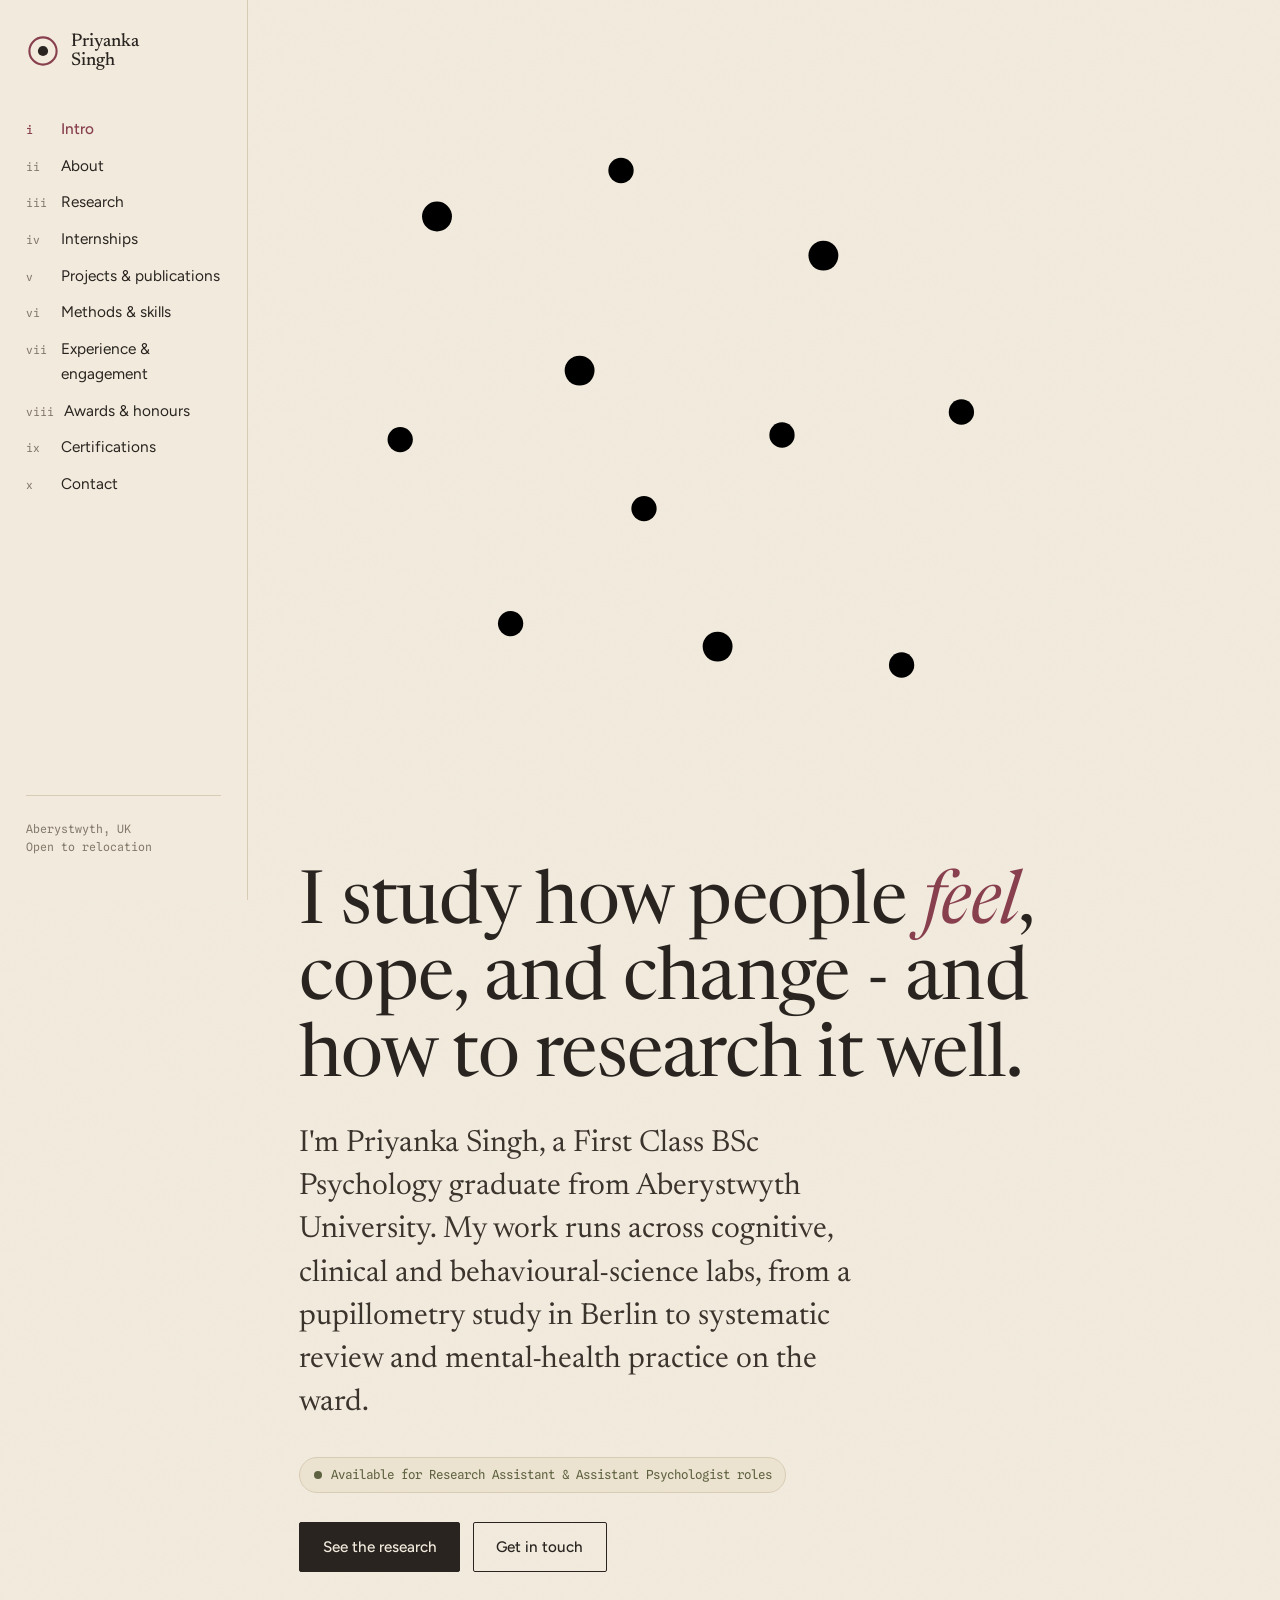
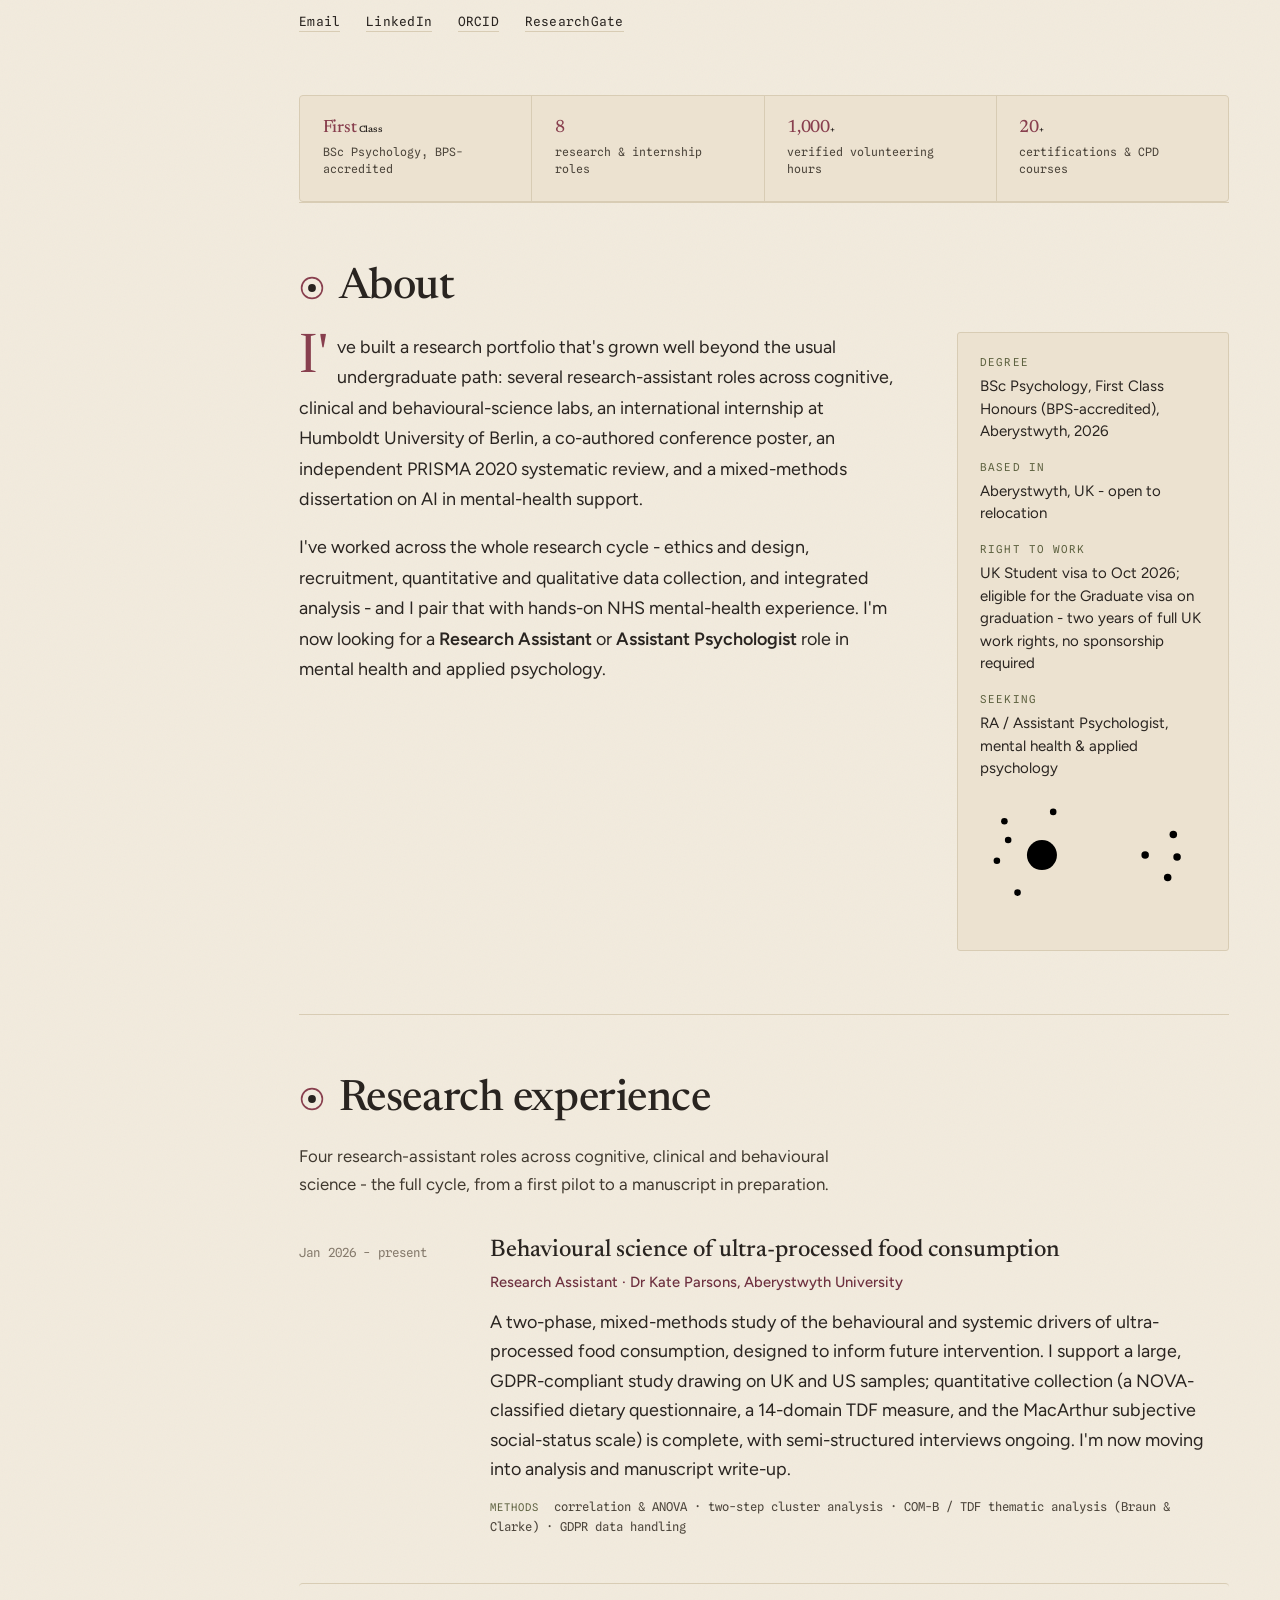
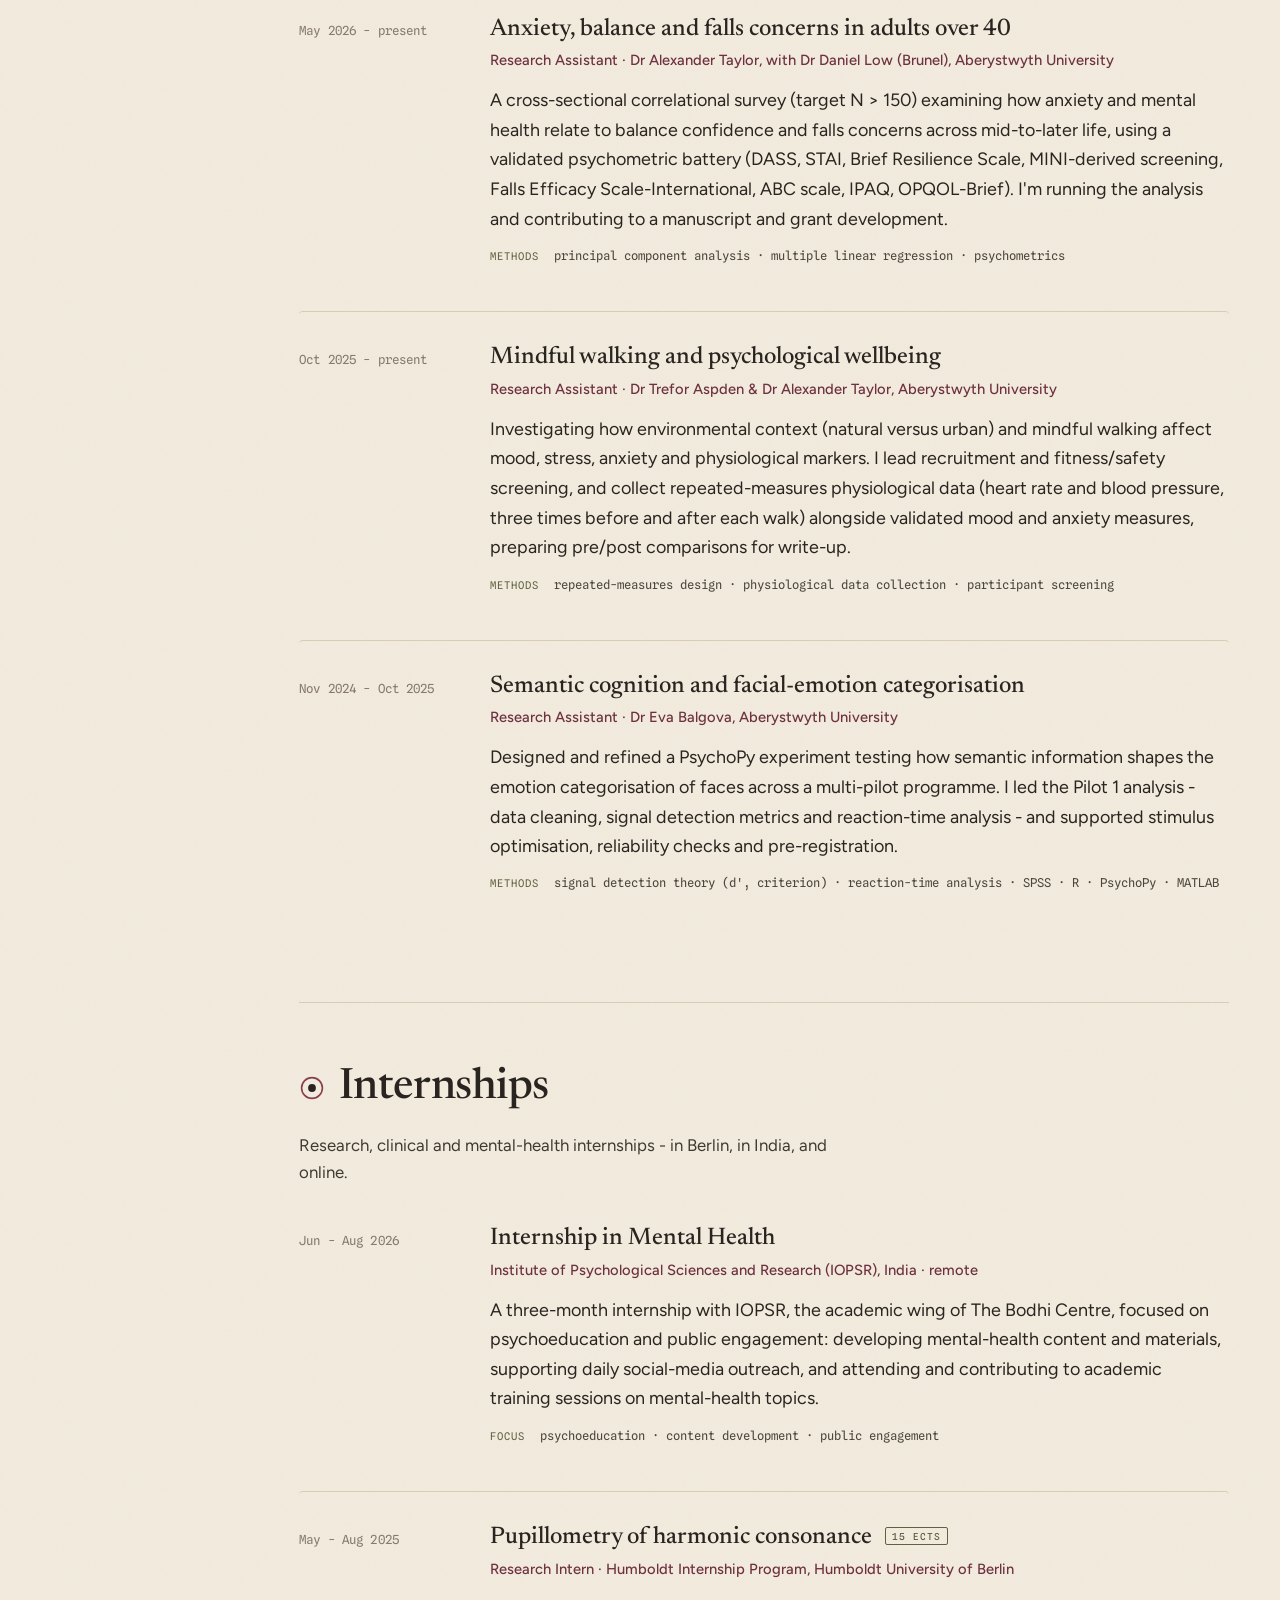
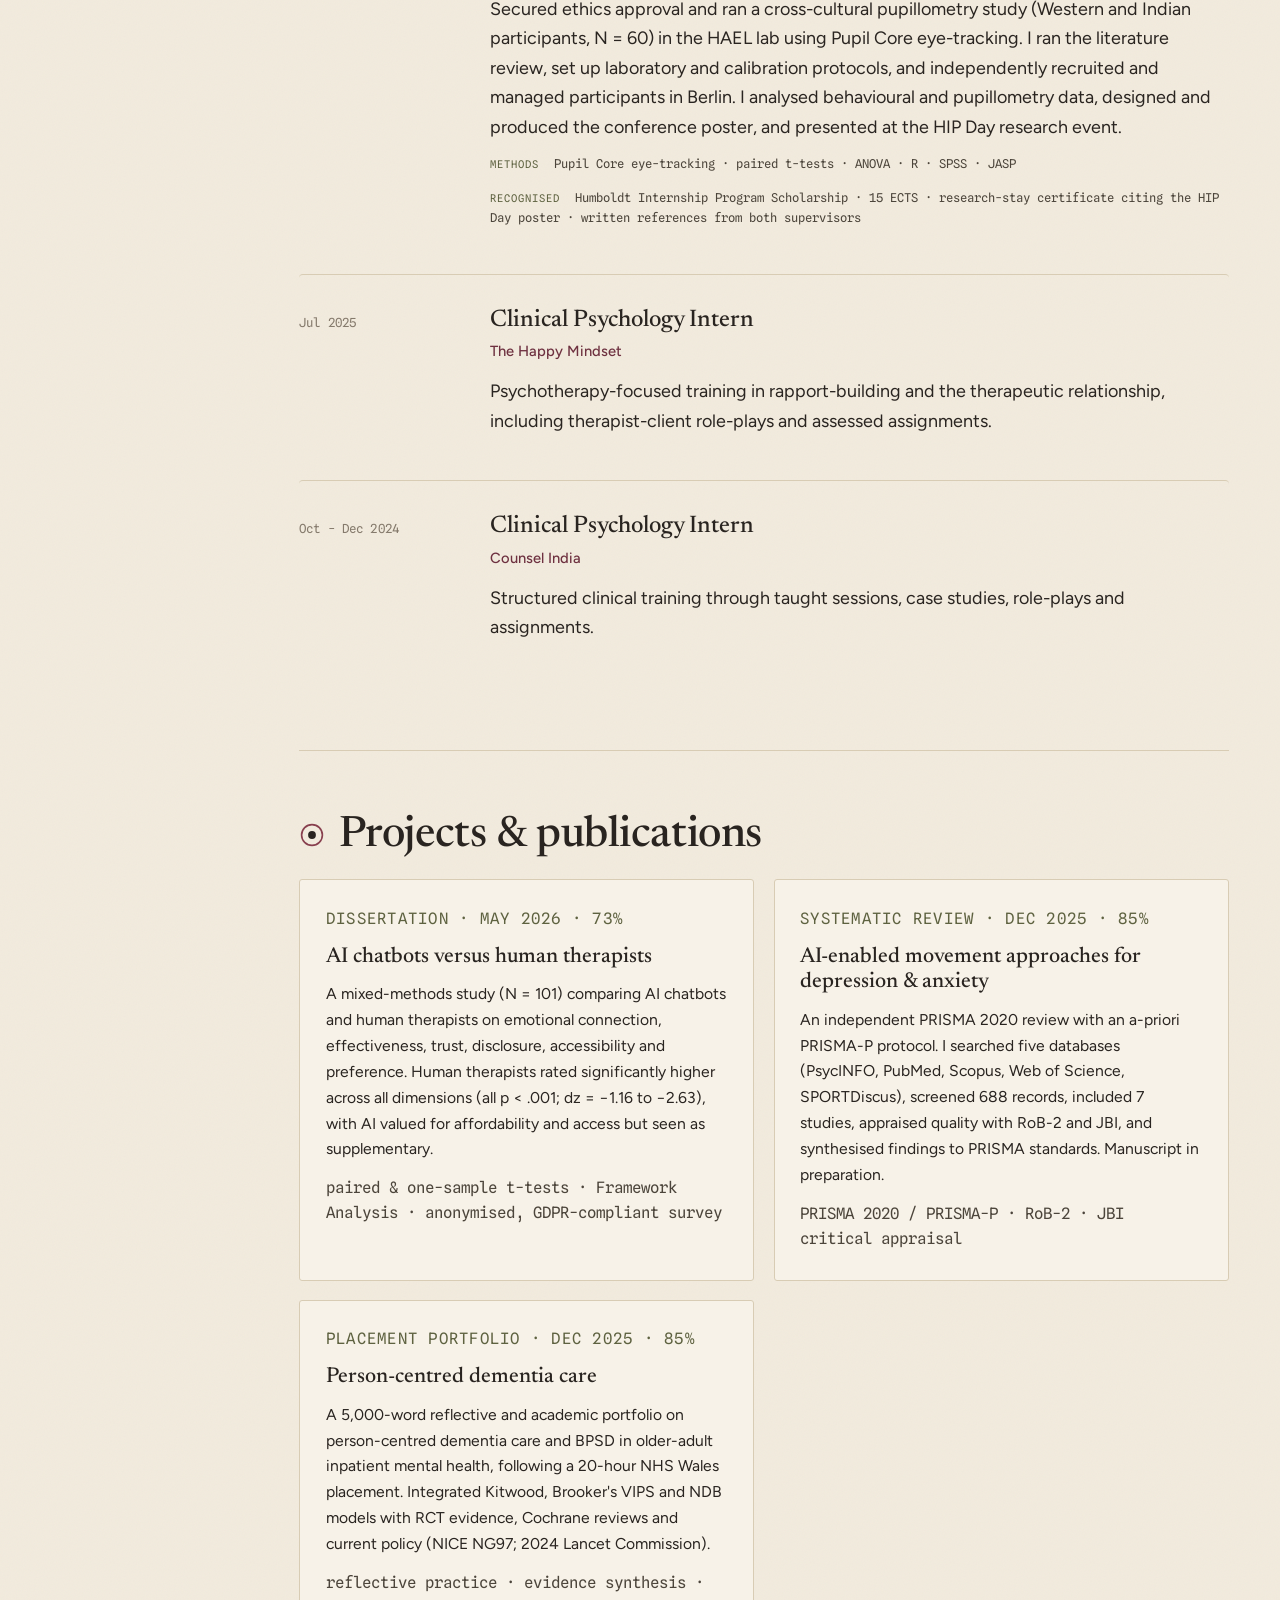
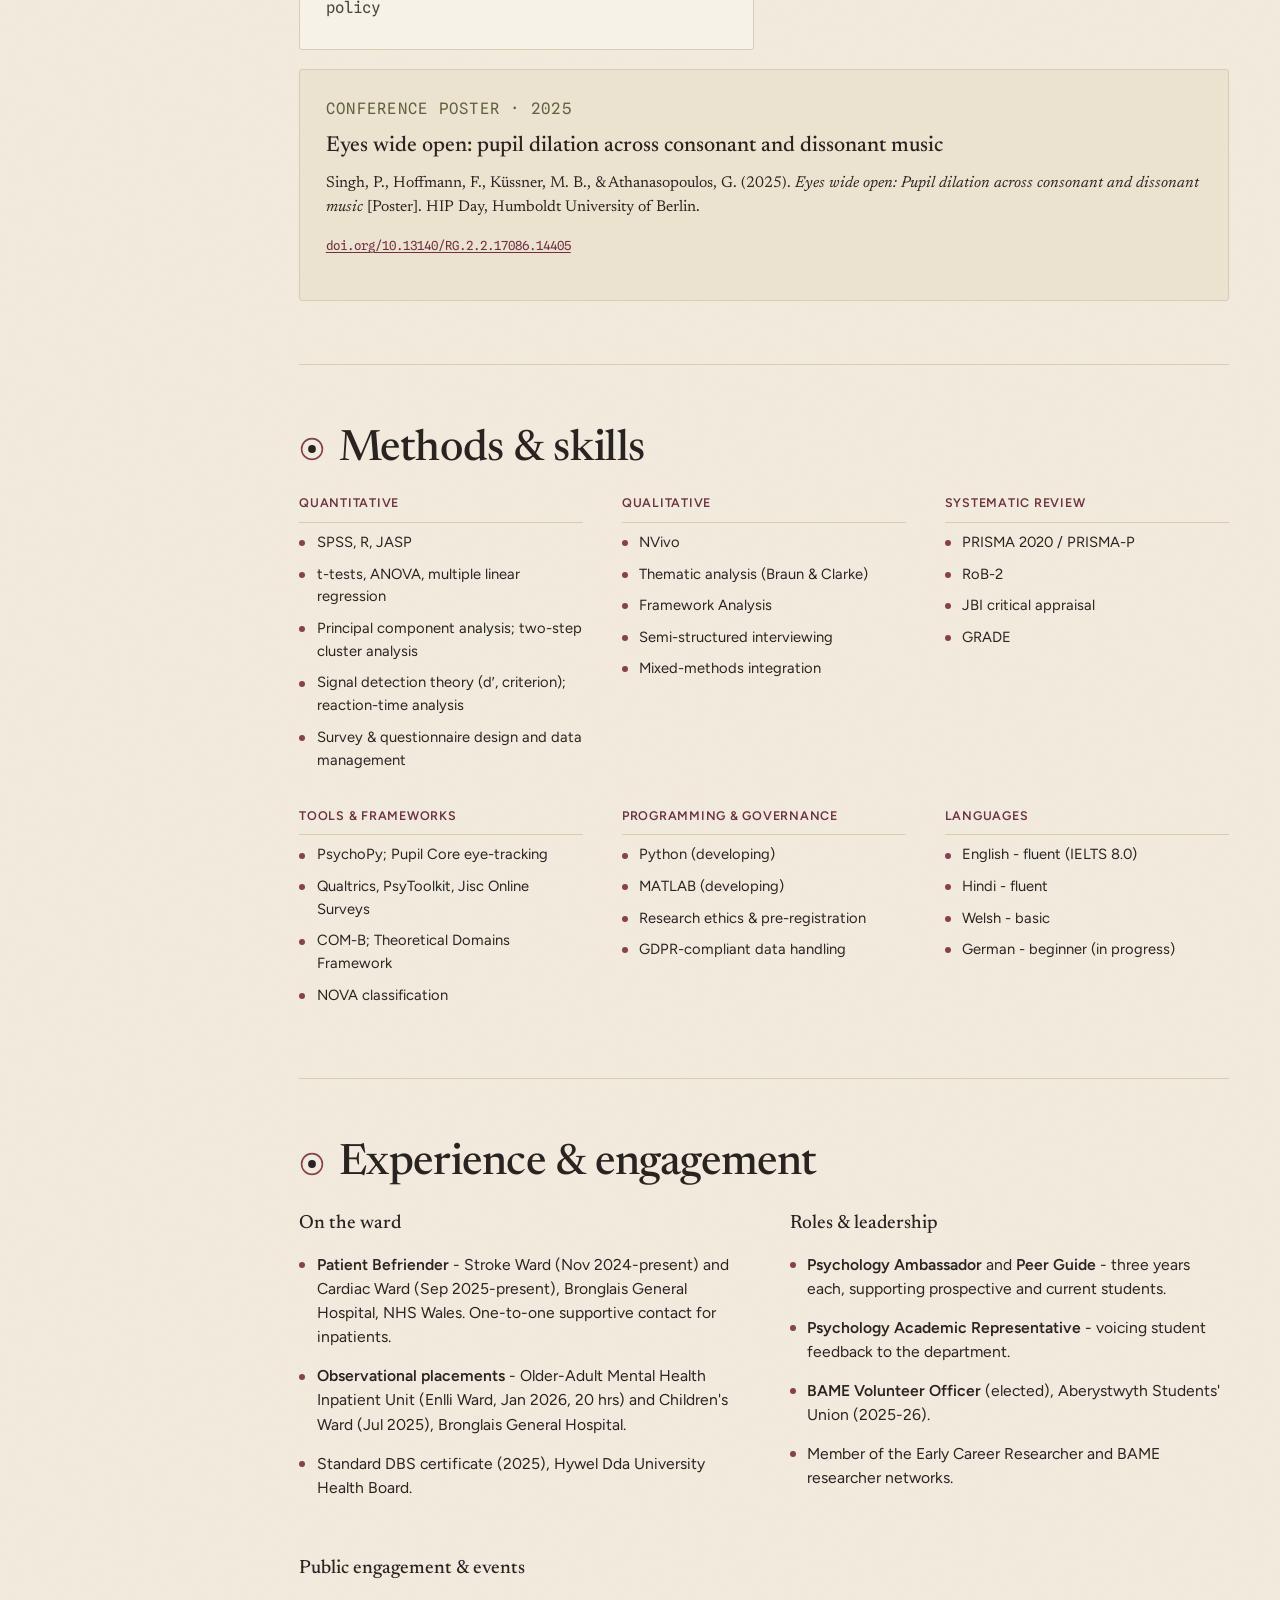
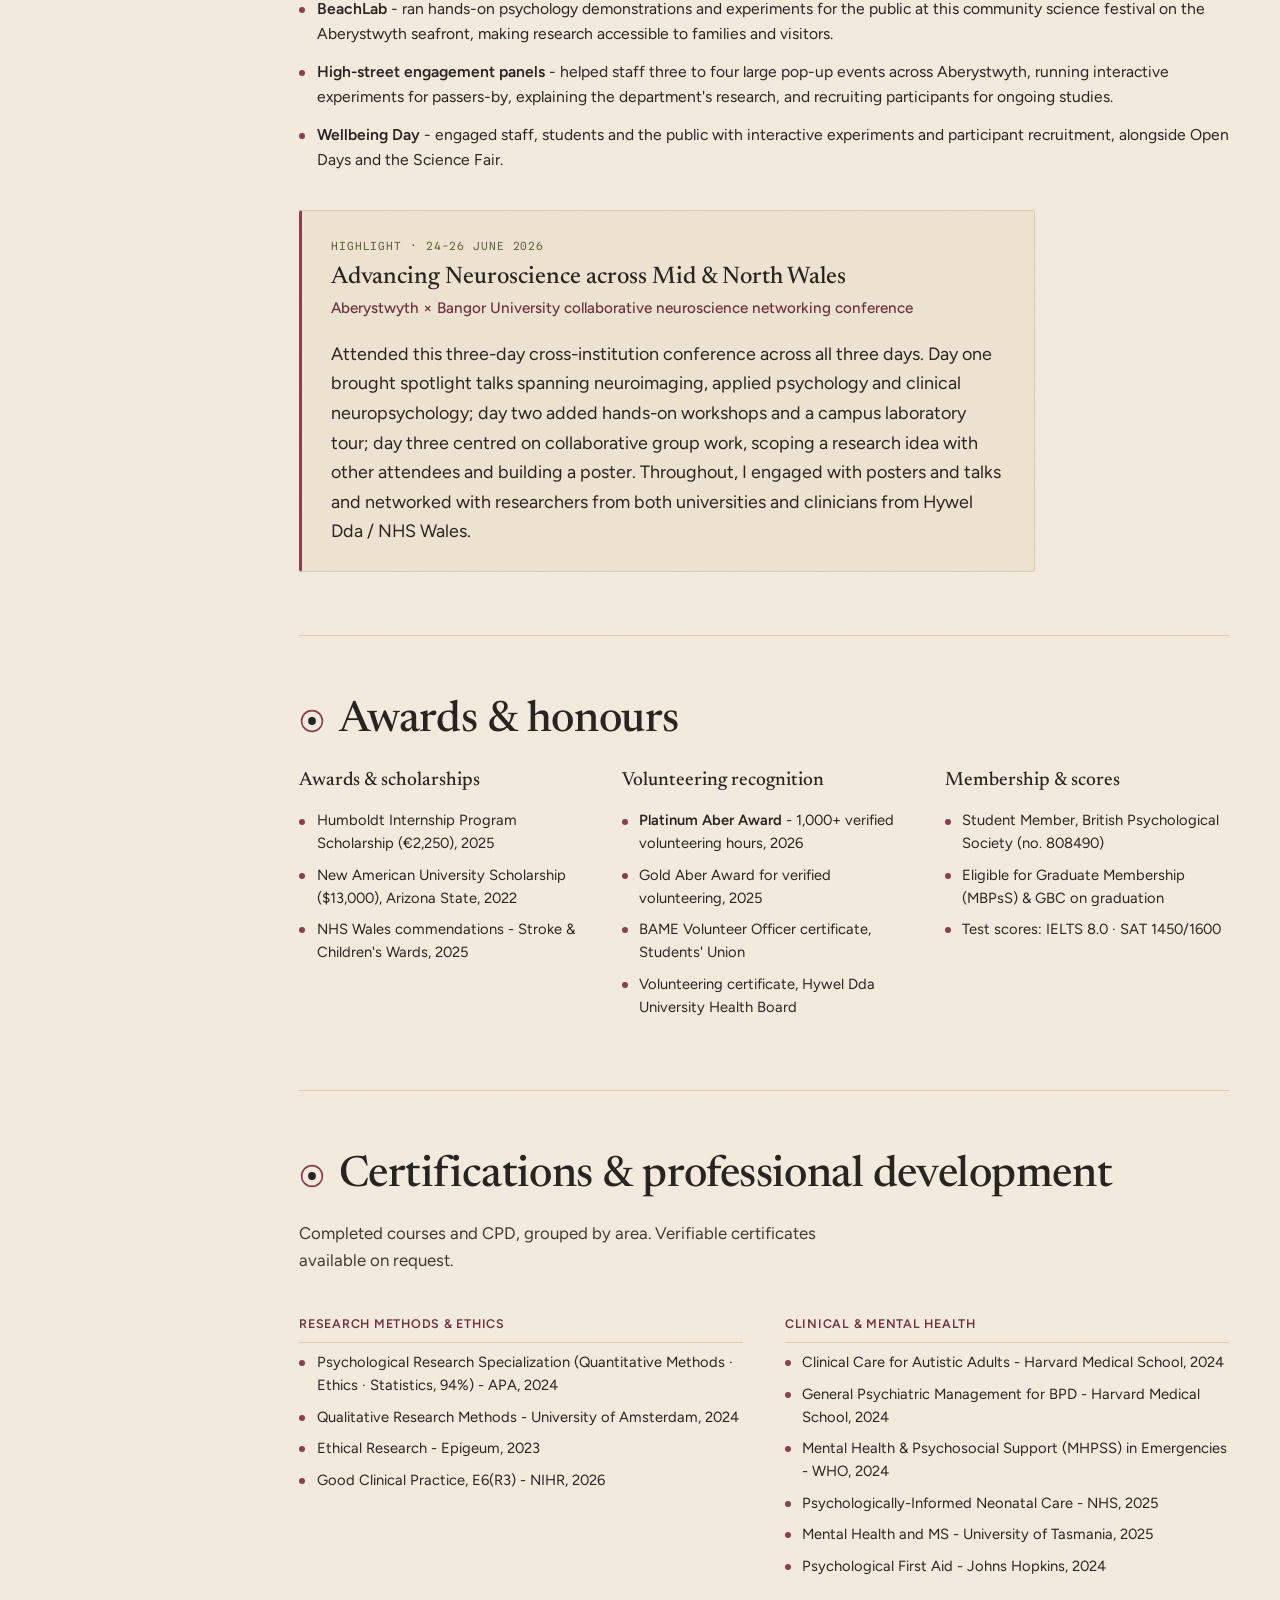
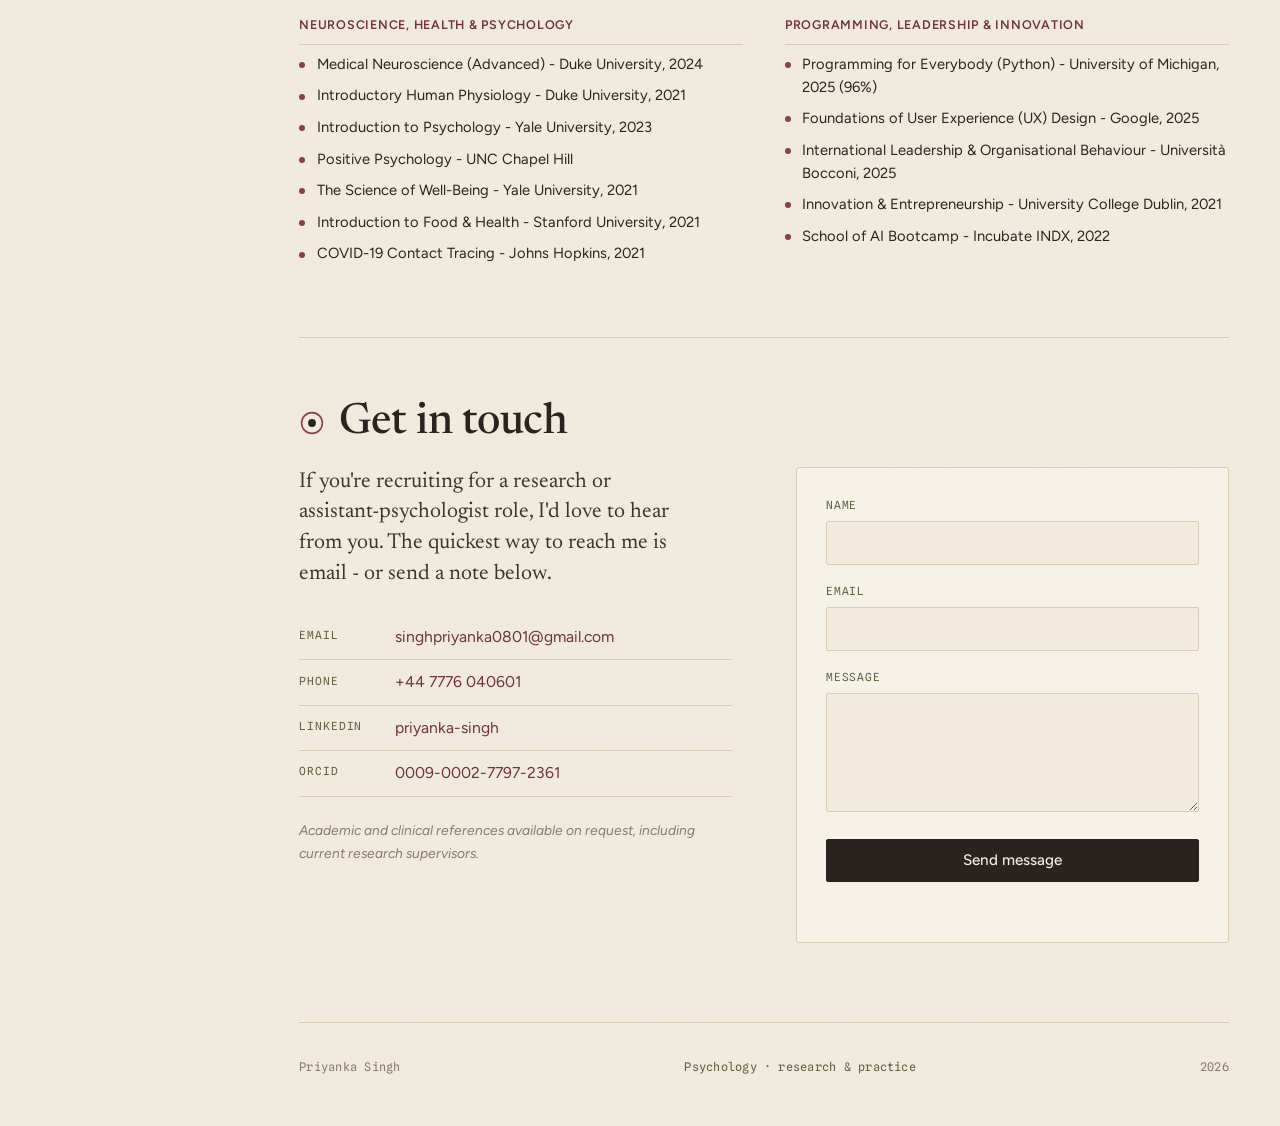
==== commit a3663d9d: "Update index.html" ====
--- a/index.html
+++ b/index.html
@@ -56,14 +56,39 @@
 
   <!-- INTRO -->
   <section class="intro" id="intro">
-    <svg class="hero-pupil" viewBox="0 0 40 40" aria-hidden="true">
-      <circle class="iris" cx="20" cy="20" r="16" />
-      <circle class="dot" cx="20" cy="20" r="6" />
+    <svg class="hero-art" viewBox="0 0 320 320" aria-hidden="true">
+      <g class="edges">
+        <line class="edge" x1="60" y1="55" x2="140" y2="35"/>
+        <line class="edge" x1="140" y1="35" x2="228" y2="72"/>
+        <line class="edge" x1="228" y1="72" x2="288" y2="140"/>
+        <line class="edge" x1="140" y1="35" x2="122" y2="122"/>
+        <line class="edge" x1="122" y1="122" x2="210" y2="150"/>
+        <line class="edge" x1="210" y1="150" x2="228" y2="72"/>
+        <line class="edge" x1="122" y1="122" x2="44" y2="152"/>
+        <line class="edge" x1="44" y1="152" x2="92" y2="232"/>
+        <line class="edge" x1="122" y1="122" x2="150" y2="182"/>
+        <line class="edge" x1="150" y1="182" x2="210" y2="150"/>
+        <line class="edge" x1="150" y1="182" x2="182" y2="242"/>
+        <line class="edge" x1="182" y1="242" x2="92" y2="232"/>
+        <line class="edge" x1="182" y1="242" x2="262" y2="250"/>
+        <line class="edge" x1="262" y1="250" x2="288" y2="140"/>
+        <line class="edge" x1="210" y1="150" x2="288" y2="140"/>
+        <line class="edge" x1="92" y1="232" x2="60" y2="55"/>
+      </g>
+      <circle class="node node-accent node-pulse" cx="60" cy="55" r="6.5"/>
+      <circle class="node" cx="140" cy="35" r="5.5"/>
+      <circle class="node node-accent" cx="228" cy="72" r="6.5"/>
+      <circle class="node" cx="288" cy="140" r="5.5"/>
+      <circle class="node node-pulse" cx="210" cy="150" r="5.5"/>
+      <circle class="node node-accent" cx="122" cy="122" r="6.5"/>
+      <circle class="node" cx="44" cy="152" r="5.5"/>
+      <circle class="node node-pulse" cx="92" cy="232" r="5.5"/>
+      <circle class="node" cx="150" cy="182" r="5.5"/>
+      <circle class="node node-accent" cx="182" cy="242" r="6.5"/>
+      <circle class="node" cx="262" cy="250" r="5.5"/>
     </svg>
     <p class="eyebrow reveal">Psychology &middot; research &amp; practice</p>
-    <h1 class="display reveal">
-      I study how people <em>feel</em>,<br />cope, and change - and<br />how to research it well.
-    </h1>
+    <h1 class="display reveal">I study how people <em>feel</em>, cope, and change - and how to research it well.</h1>
     <p class="lede reveal">
       I'm Priyanka Singh, a First Class BSc Psychology graduate from Aberystwyth University.
       My work runs across cognitive, clinical and behavioural-science labs, from a
@@ -132,6 +157,29 @@
           <dt>Seeking</dt>
           <dd>RA / Assistant Psychologist, mental health &amp; applied psychology</dd>
         </dl>
+        <svg class="about-art" viewBox="0 0 240 150" aria-hidden="true">
+          <g class="edges">
+            <line class="edge" x1="60" y1="68" x2="26" y2="44"/>
+            <line class="edge" x1="52" y1="74" x2="30" y2="64"/>
+            <line class="edge" x1="50" y1="82" x2="18" y2="86"/>
+            <line class="edge" x1="54" y1="92" x2="40" y2="120"/>
+            <line class="edge" x1="66" y1="64" x2="78" y2="34"/>
+            <line class="edge" x1="83" y1="80" x2="176" y2="80"/>
+            <line class="edge" x1="176" y1="80" x2="206" y2="58"/>
+            <line class="edge" x1="176" y1="80" x2="210" y2="82"/>
+            <line class="edge" x1="176" y1="80" x2="200" y2="104"/>
+          </g>
+          <circle class="node" cx="26" cy="44" r="3.5"/>
+          <circle class="node" cx="30" cy="64" r="3.5"/>
+          <circle class="node" cx="18" cy="86" r="3.5"/>
+          <circle class="node" cx="40" cy="120" r="3.5"/>
+          <circle class="node" cx="78" cy="34" r="3.5"/>
+          <circle class="soma" cx="66" cy="80" r="16"/>
+          <circle class="node" cx="176" cy="80" r="4"/>
+          <circle class="syn" cx="206" cy="58" r="4"/>
+          <circle class="syn" cx="210" cy="82" r="4"/>
+          <circle class="syn" cx="200" cy="104" r="4"/>
+        </svg>
       </aside>
     </div>
   </section>
--- a/styles.css
+++ b/styles.css
@@ -1,5 +1,5 @@
 /* ============================================================
-   Priyanka Singh — portfolio
+   Priyanka Singh - portfolio
    Palette: warm oat paper, deep ink, muted plum, darker olive
    Type: Newsreader (display), Figtree (body), Spline Sans Mono (data)
    ============================================================ */
@@ -166,6 +166,69 @@
 .quicklinks a:hover{ color:var(--plum); border-color:var(--plum); }
 
 /* ============================================================
+   SCROLL PROGRESS
+   ============================================================ */
+.scroll-progress{
+  position:fixed; top:0; left:0; height:3px; width:100%;
+  transform:scaleX(0); transform-origin:0 50%;
+  background:var(--plum); z-index:60; transition:transform .1s linear;
+}
+
+/* ============================================================
+   HERO DECOR + STATUS
+   ============================================================ */
+.intro{ position:relative; }
+.intro > *:not(.hero-pupil){ position:relative; z-index:1; }
+.hero-pupil{
+  position:absolute; top:6%; right:0;
+  width:clamp(150px,22vw,300px); height:auto;
+  opacity:.13; pointer-events:none; z-index:0;
+  transform-box:fill-box; transform-origin:center;
+  animation:dilate 6s ease-in-out infinite;
+}
+.hero-pupil .iris{ stroke-width:2; }
+.hero-pupil .dot{ transform-box:fill-box; transform-origin:center; animation:pupil 6s ease-in-out infinite; }
+@keyframes dilate{ 0%,100%{ transform:scale(1); } 50%{ transform:scale(1.05); } }
+@keyframes pupil{ 0%,100%{ transform:scale(1); } 50%{ transform:scale(1.55); } }
+
+.status{
+  display:inline-flex; align-items:center; gap:.55rem; align-self:flex-start;
+  font-family:var(--mono); font-size:.78rem; color:var(--olive);
+  margin:0 0 1.8rem; padding:.42rem .85rem;
+  border:1px solid var(--rule); border-radius:999px; background:var(--paper-2);
+}
+.status-dot{
+  width:8px; height:8px; border-radius:50%; background:var(--olive); flex:none;
+  animation:ping 2.4s ease-out infinite;
+}
+@keyframes ping{
+  0%{ box-shadow:0 0 0 0 rgba(94,98,64,.45); }
+  70%,100%{ box-shadow:0 0 0 9px rgba(94,98,64,0); }
+}
+
+/* ============================================================
+   HIGHLIGHTS BAND
+   ============================================================ */
+.highlights{
+  display:grid; grid-template-columns:repeat(4,minmax(0,1fr));
+  gap:1px; background:var(--rule);
+  border:1px solid var(--rule); border-radius:4px; overflow:hidden;
+}
+.stat{
+  background:var(--paper-2); padding:1.5rem 1.4rem;
+  display:flex; flex-direction:column; gap:.4rem; transition:background .2s ease;
+}
+.stat:hover{ background:var(--card); }
+.stat-num{
+  font-family:var(--serif); font-weight:500; line-height:1; letter-spacing:-0.01em;
+  font-size:clamp(1.9rem,1.4rem+1.9vw,2.8rem); color:var(--plum);
+}
+.stat-num-sm{ font-size:.5em; color:var(--ink); }
+.stat-label{
+  font-family:var(--mono); font-size:.72rem; line-height:1.45; color:#4c453b;
+}
+
+/* ============================================================
    SECTIONS / BANDS
    ============================================================ */
 .band{ padding:clamp(3rem,7vh,5.5rem) 0; border-top:1px solid var(--rule); }
@@ -206,7 +269,9 @@
   display:grid; grid-template-columns:9.5rem minmax(0,1fr);
   gap:clamp(1rem,3vw,2.5rem);
   padding:2rem 0; border-top:1px solid var(--rule);
-}
+  border-radius:4px; transition:background .2s ease;
+}
+.entry:hover{ background:var(--card); }
 .entry:first-child{ border-top:none; padding-top:0; }
 .entry-when{
   font-family:var(--mono); font-size:.78rem; color:var(--muted);
@@ -346,6 +411,8 @@
 .reveal.in-view{ opacity:1; transform:none; }
 @media (prefers-reduced-motion: reduce){
   .reveal{ opacity:1; transform:none; transition:none; }
+  .hero-pupil, .hero-pupil .dot, .status-dot{ animation:none; }
+  .scroll-progress{ transition:none; }
 }
 
 /* ============================================================
@@ -357,6 +424,7 @@
   .cards{ grid-template-columns:1fr; }
   .skills-grid{ grid-template-columns:repeat(2,minmax(0,1fr)); }
   .three-col{ grid-template-columns:1fr 1fr; }
+  .highlights{ grid-template-columns:repeat(2,minmax(0,1fr)); }
   .contact-grid{ grid-template-columns:1fr; }
 }
 
@@ -386,6 +454,7 @@
   .rail-nav ol{ padding-bottom:.6rem; }
 
   .page{ margin-left:0; }
+  .hero-pupil{ display:none; }
   .two-col{ grid-template-columns:1fr; }
   .three-col{ grid-template-columns:1fr; }
   .skills-grid{ grid-template-columns:1fr; }
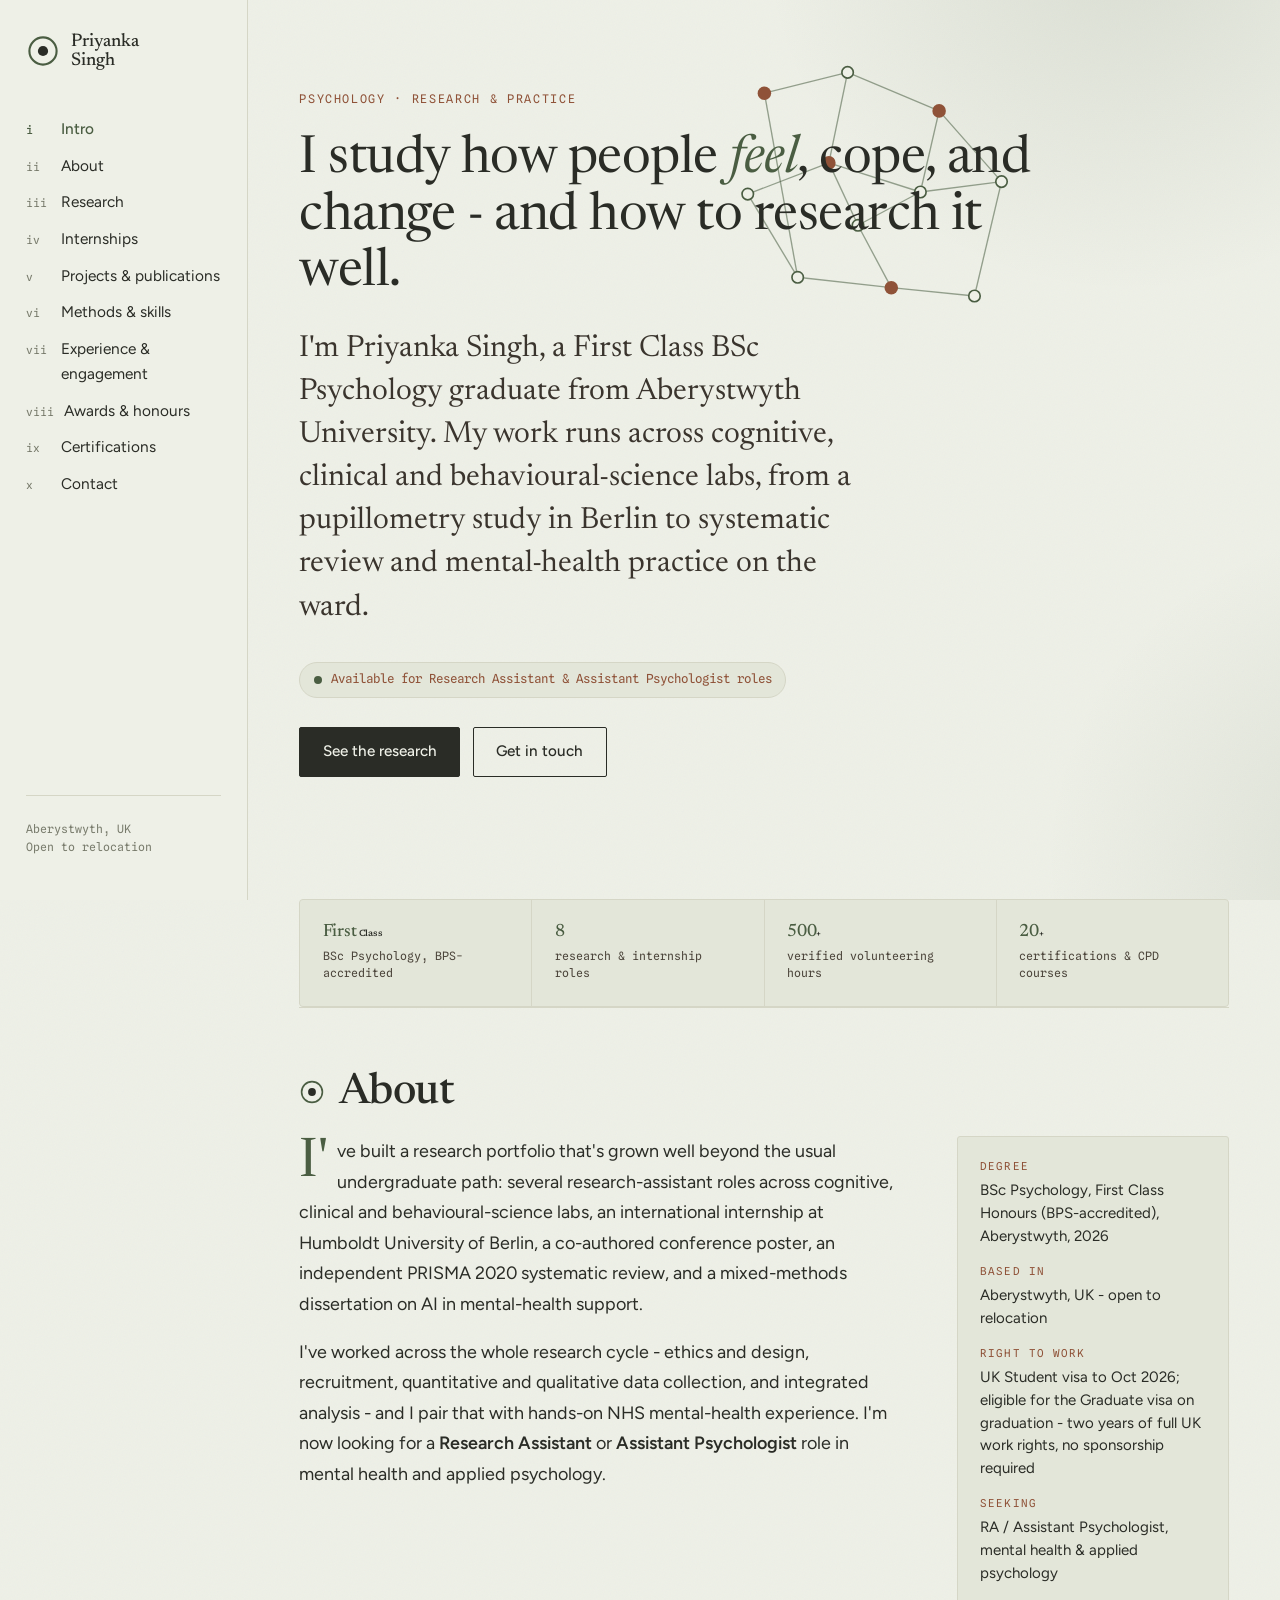
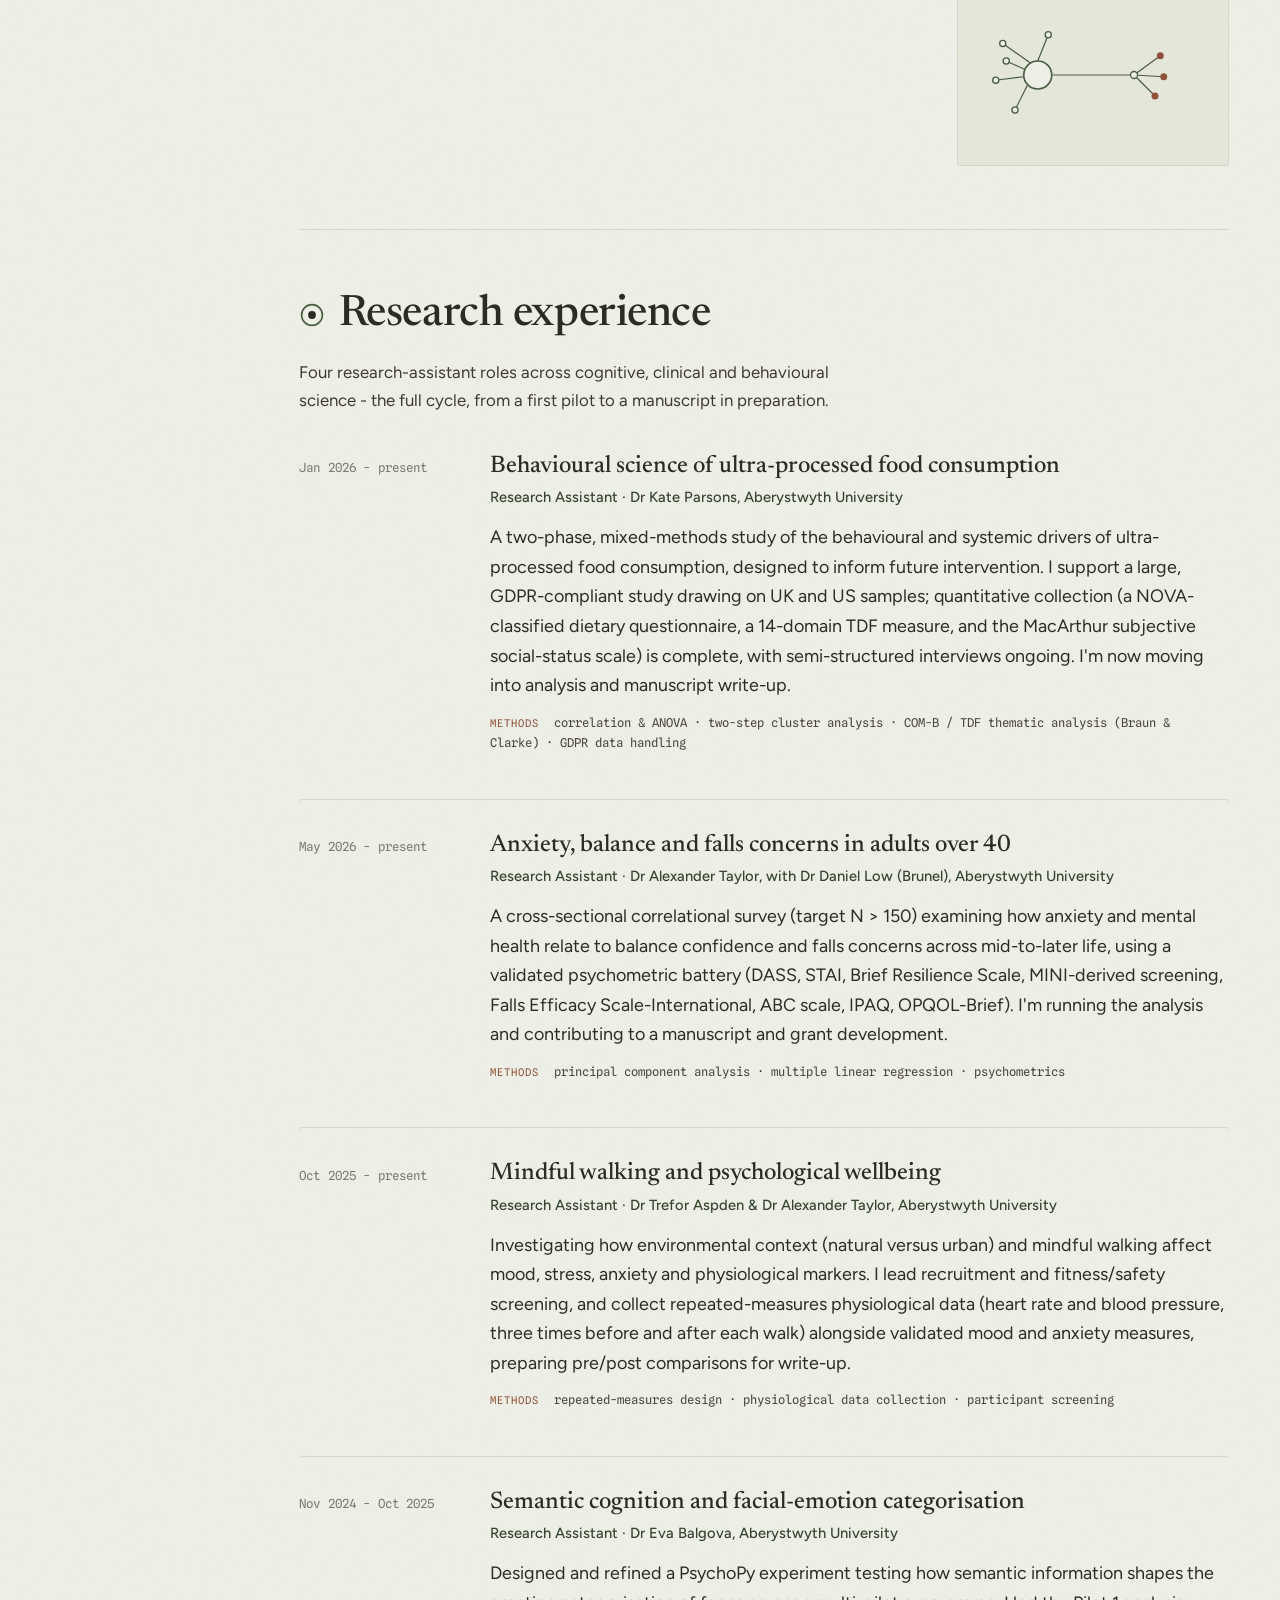
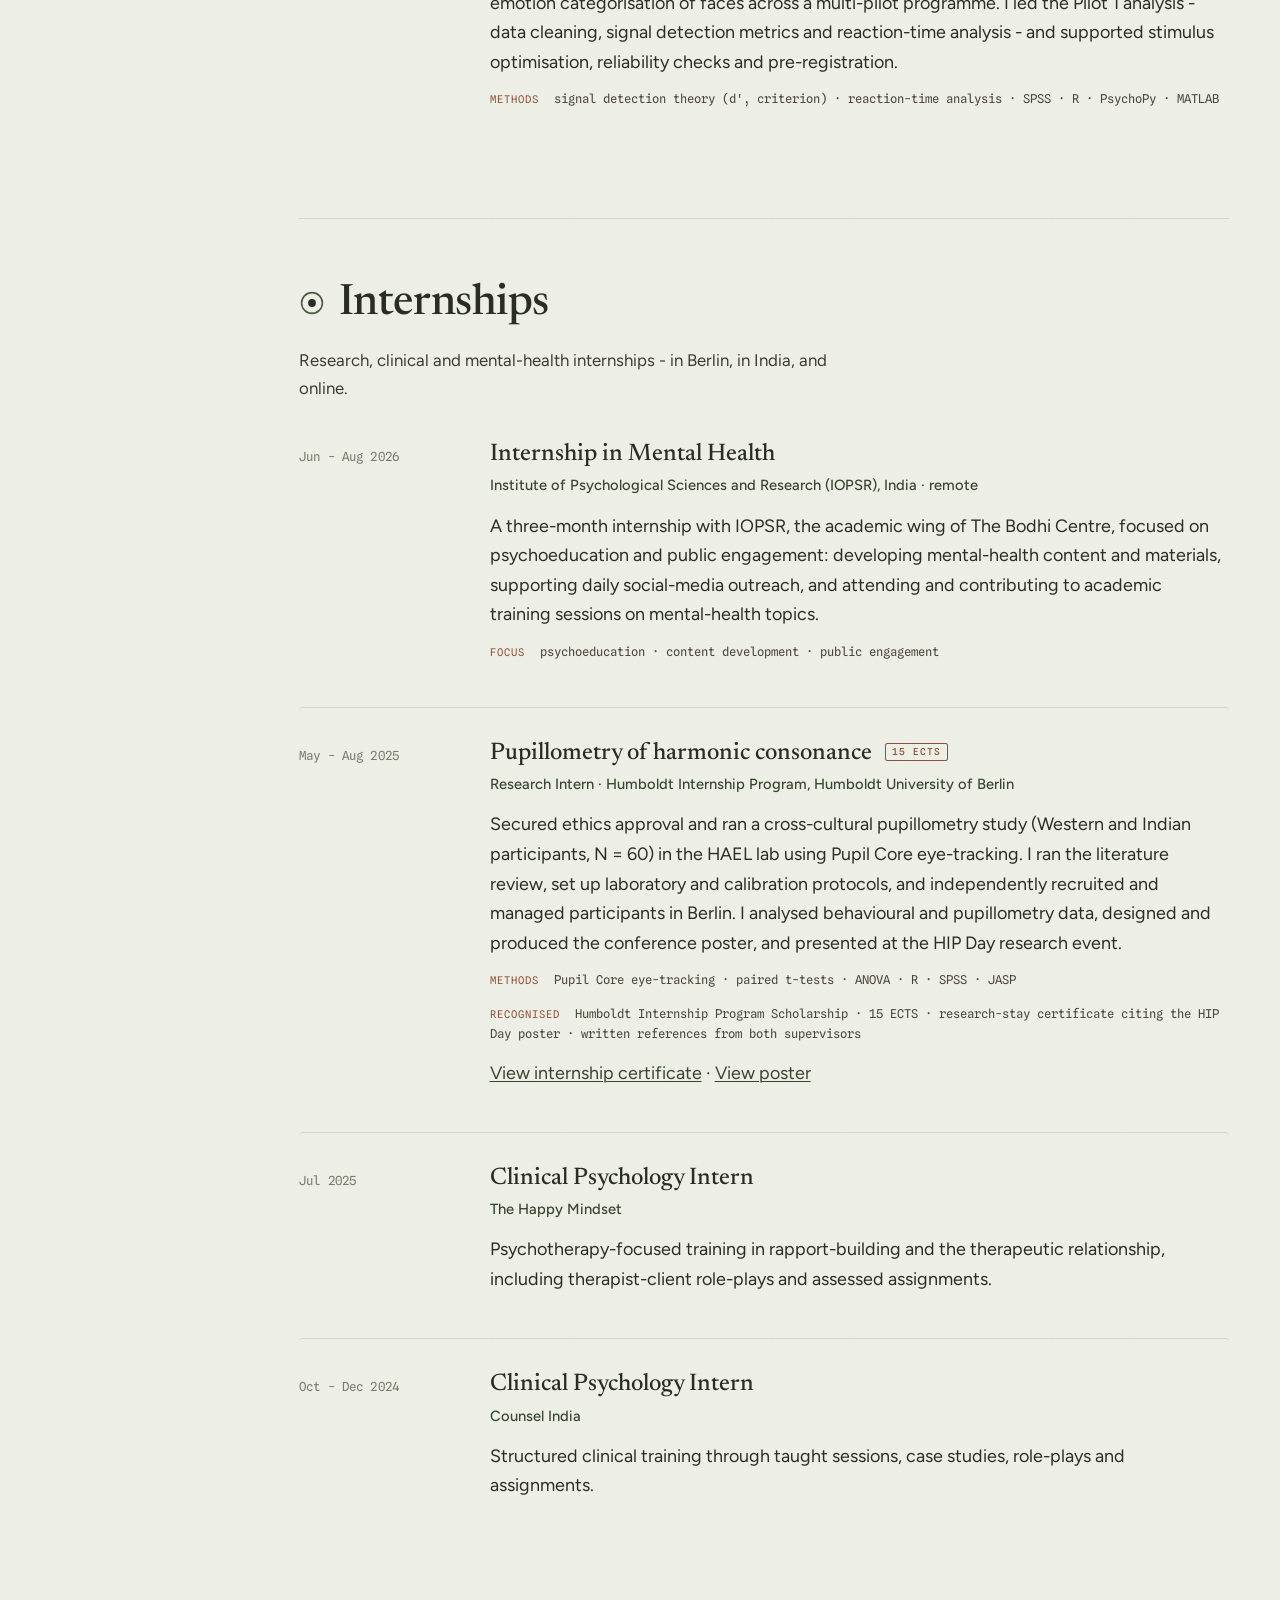
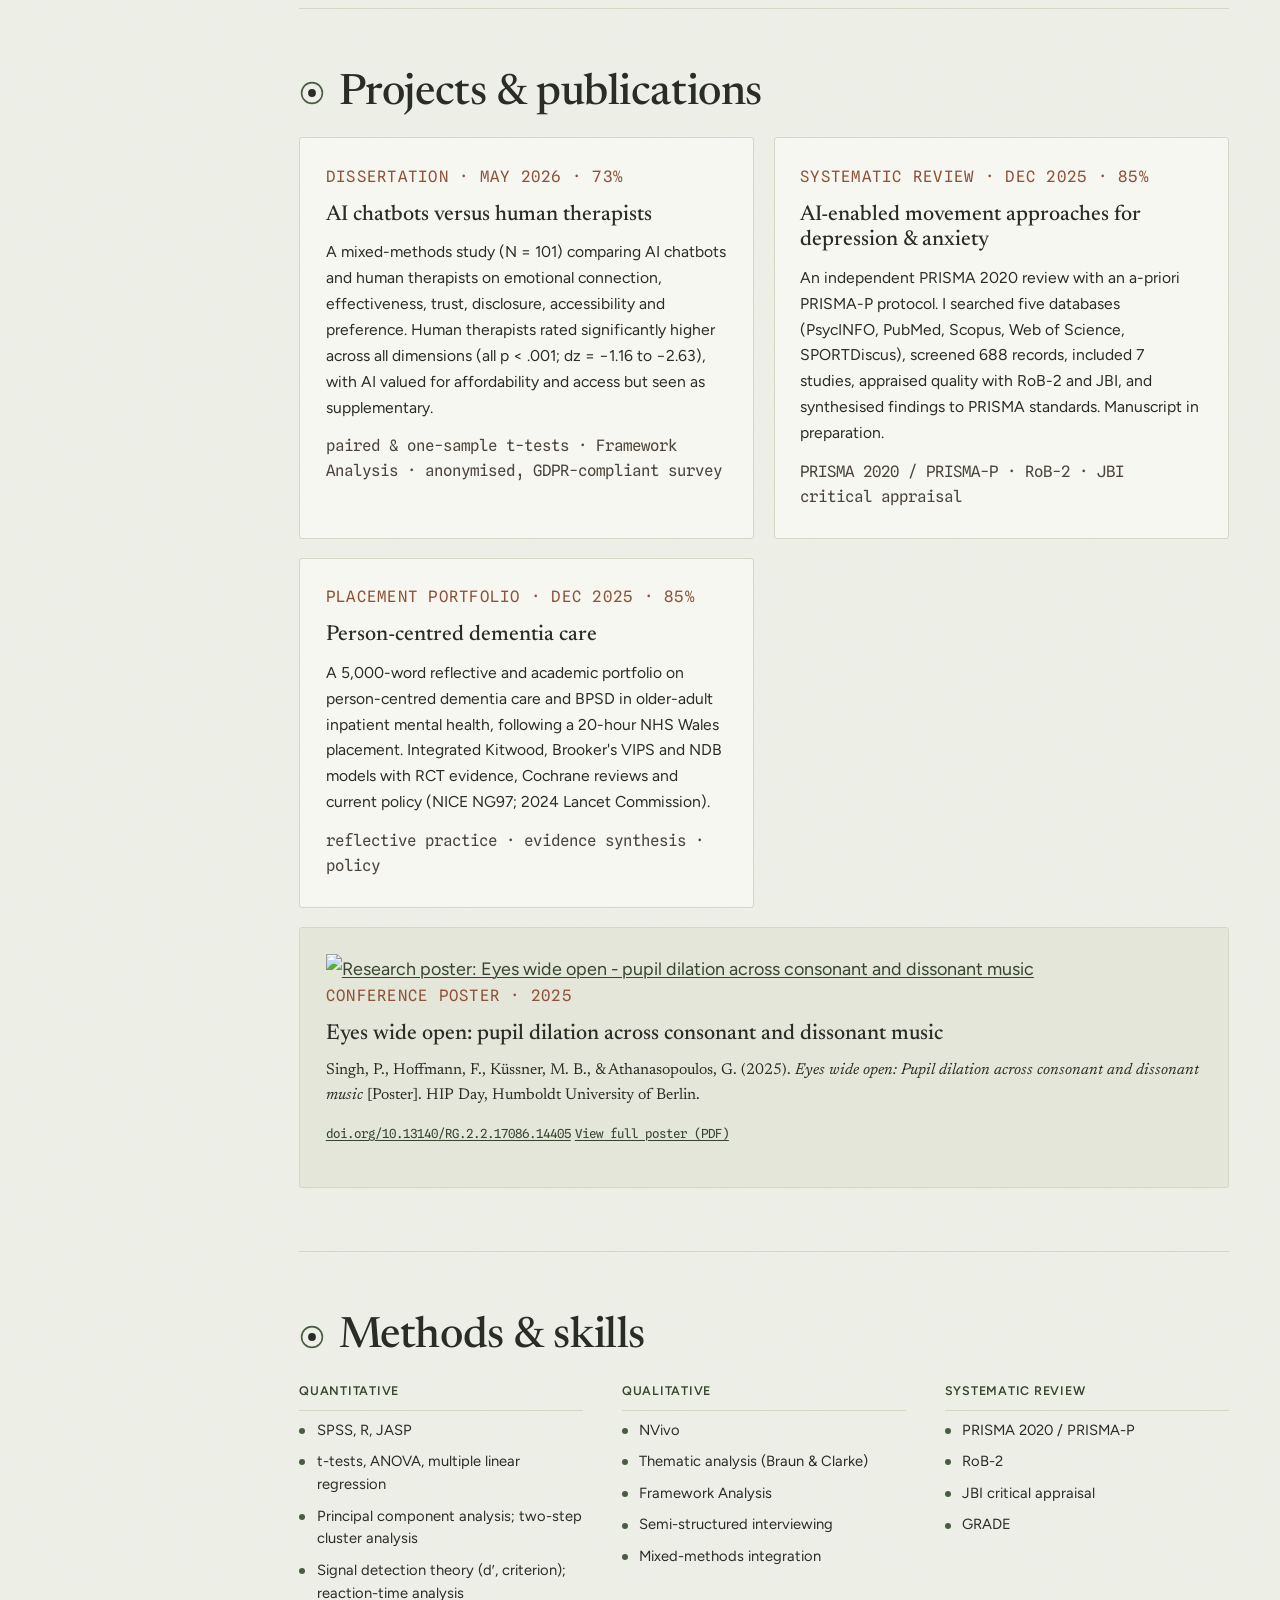
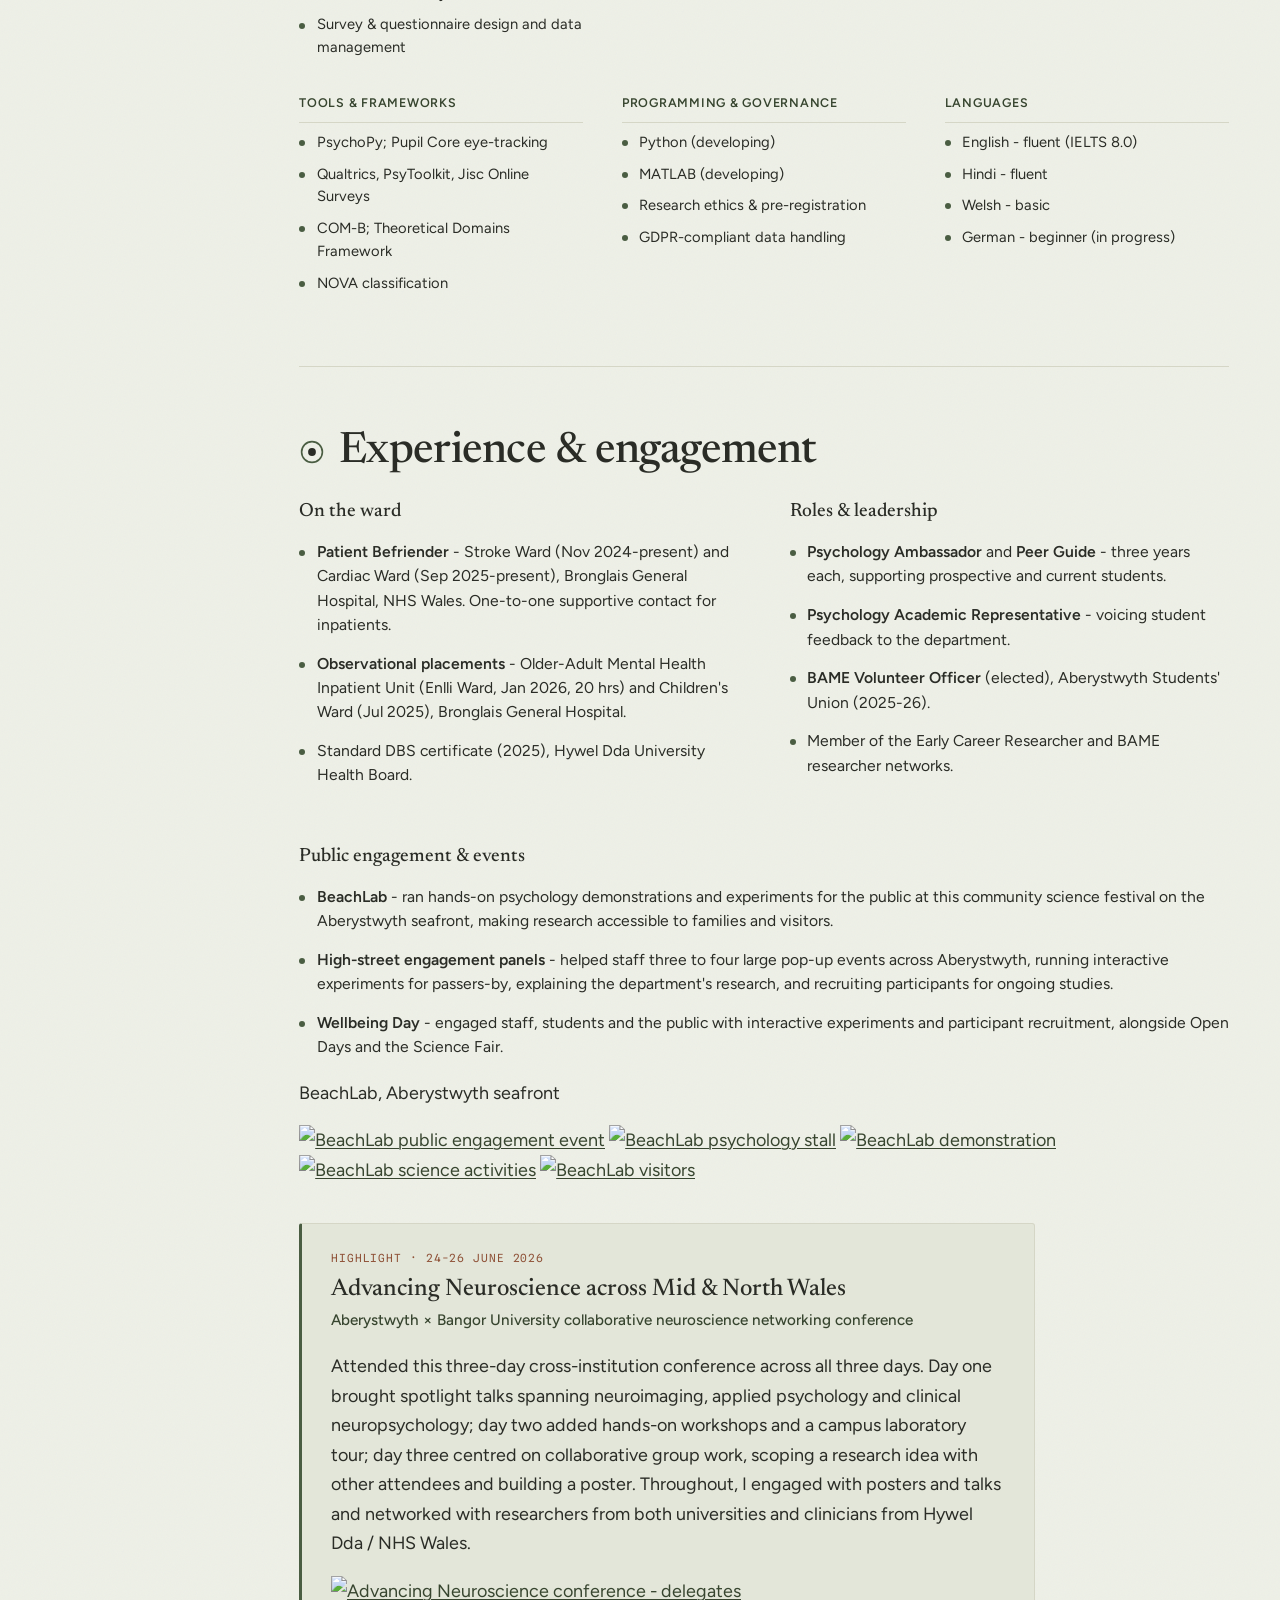
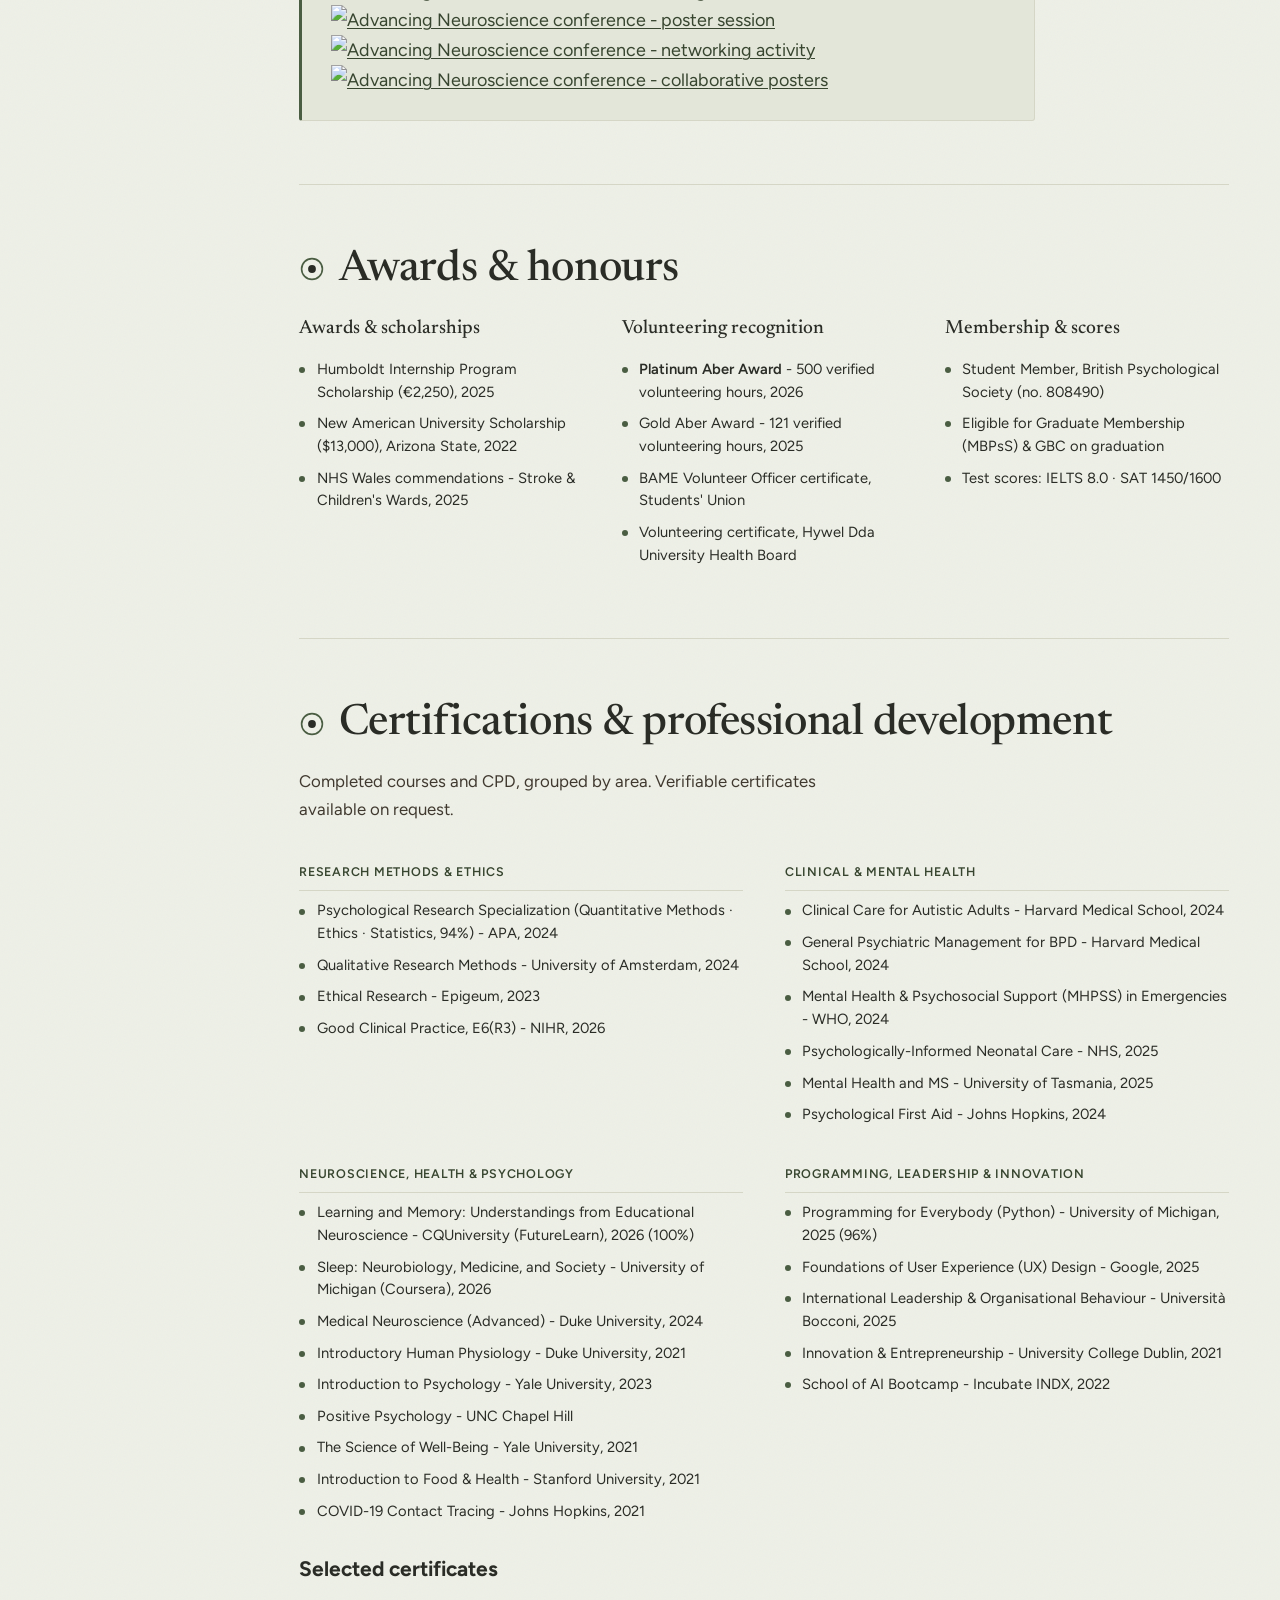
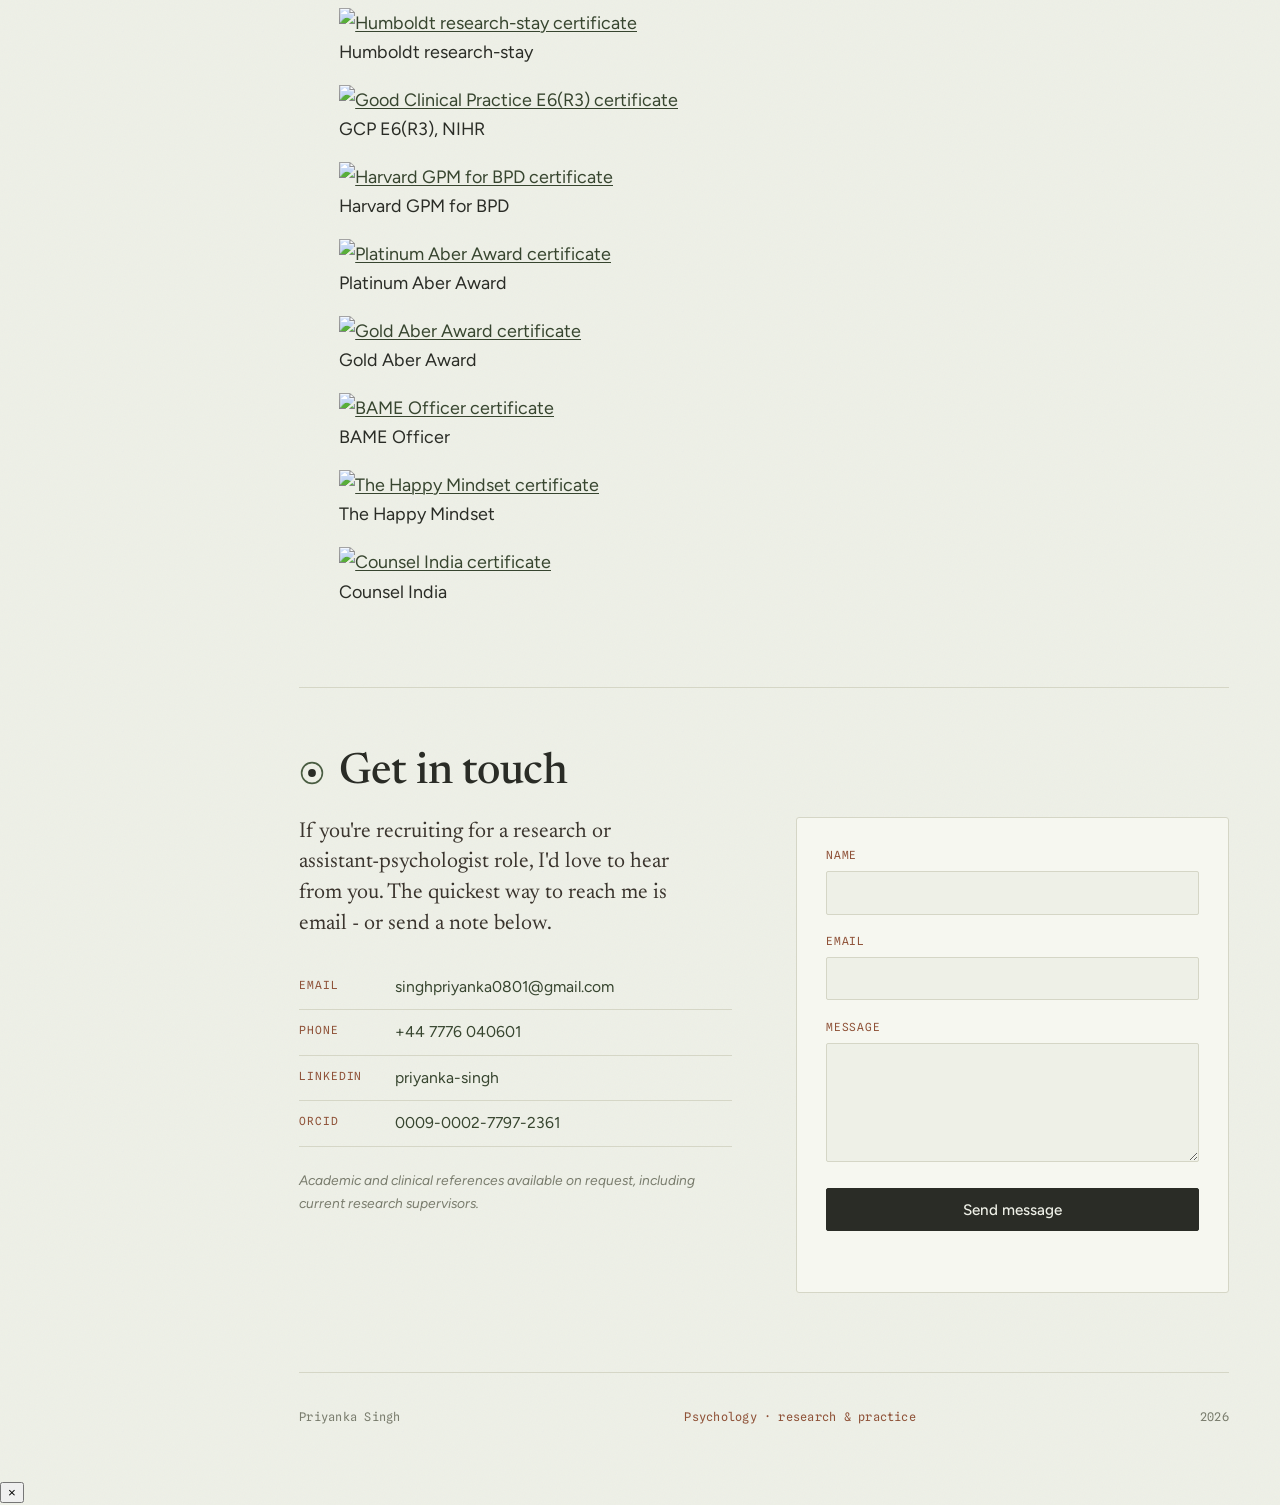
==== commit da59cd00: "Update index.html" ====
--- a/index.html
+++ b/index.html
@@ -56,7 +56,27 @@
 
   <!-- INTRO -->
   <section class="intro" id="intro">
-    <svg class="hero-art" viewBox="0 0 320 320" aria-hidden="true">
+    <div class="intro-text">
+      <p class="eyebrow reveal">Psychology &middot; research &amp; practice</p>
+      <h1 class="display reveal">I study how people <em>feel</em>, cope, and change - and how to research it well.</h1>
+      <p class="lede reveal">
+        I'm Priyanka Singh, a First Class BSc Psychology graduate from Aberystwyth University.
+        My work runs across cognitive, clinical and behavioural-science labs, from a
+        pupillometry study in Berlin to systematic review and mental-health practice on the ward.
+      </p>
+      <p class="status reveal"><span class="status-dot" aria-hidden="true"></span> Available for Research Assistant &amp; Assistant Psychologist roles</p>
+      <div class="intro-links reveal">
+        <a class="btn" href="#research">See the research</a>
+        <a class="btn btn-ghost" href="#contact">Get in touch</a>
+      </div>
+      <ul class="quicklinks reveal" aria-label="Elsewhere">
+        <li><a href="mailto:singhpriyanka0801@gmail.com">Email</a></li>
+        <li><a href="https://www.linkedin.com/in/priyanka-singh-01424627b" target="_blank" rel="noopener">LinkedIn</a></li>
+        <li><a href="https://orcid.org/0009-0002-7797-2361" target="_blank" rel="noopener">ORCID</a></li>
+        <li><a href="https://www.researchgate.net/profile/Priyanka-Singh-271" target="_blank" rel="noopener">ResearchGate</a></li>
+      </ul>
+    </div>
+    <svg class="hero-art reveal" viewBox="0 0 320 320" aria-hidden="true">
       <g class="edges">
         <line class="edge" x1="60" y1="55" x2="140" y2="35"/>
         <line class="edge" x1="140" y1="35" x2="228" y2="72"/>
@@ -87,24 +107,6 @@
       <circle class="node node-accent" cx="182" cy="242" r="6.5"/>
       <circle class="node" cx="262" cy="250" r="5.5"/>
     </svg>
-    <p class="eyebrow reveal">Psychology &middot; research &amp; practice</p>
-    <h1 class="display reveal">I study how people <em>feel</em>, cope, and change - and how to research it well.</h1>
-    <p class="lede reveal">
-      I'm Priyanka Singh, a First Class BSc Psychology graduate from Aberystwyth University.
-      My work runs across cognitive, clinical and behavioural-science labs, from a
-      pupillometry study in Berlin to systematic review and mental-health practice on the ward.
-    </p>
-    <p class="status reveal"><span class="status-dot" aria-hidden="true"></span> Available for Research Assistant &amp; Assistant Psychologist roles</p>
-    <div class="intro-links reveal">
-      <a class="btn" href="#research">See the research</a>
-      <a class="btn btn-ghost" href="#contact">Get in touch</a>
-    </div>
-    <ul class="quicklinks reveal" aria-label="Elsewhere">
-      <li><a href="mailto:singhpriyanka0801@gmail.com">Email</a></li>
-      <li><a href="https://www.linkedin.com/in/priyanka-singh-01424627b" target="_blank" rel="noopener">LinkedIn</a></li>
-      <li><a href="https://orcid.org/0009-0002-7797-2361" target="_blank" rel="noopener">ORCID</a></li>
-      <li><a href="https://www.researchgate.net/profile/Priyanka-Singh-271" target="_blank" rel="noopener">ResearchGate</a></li>
-    </ul>
   </section>
 
   <!-- HIGHLIGHTS -->
@@ -118,7 +120,7 @@
       <span class="stat-label">research &amp; internship roles</span>
     </div>
     <div class="stat reveal">
-      <span class="stat-num">1,000<span class="stat-num-sm">+</span></span>
+      <span class="stat-num">500<span class="stat-num-sm">+</span></span>
       <span class="stat-label">verified volunteering hours</span>
     </div>
     <div class="stat reveal">
@@ -285,6 +287,7 @@
             and produced the conference poster, and presented at the HIP Day research event.</p>
           <p class="methods"><span>Methods</span> Pupil Core eye-tracking &middot; paired t-tests &middot; ANOVA &middot; R &middot; SPSS &middot; JASP</p>
           <p class="methods"><span>Recognised</span> Humboldt Internship Program Scholarship &middot; 15 ECTS &middot; research-stay certificate citing the HIP Day poster &middot; written references from both supervisors</p>
+          <p class="entry-links"><a class="lb" href="assets/cert-humboldt.jpg" data-full="assets/cert-humboldt.jpg">View internship certificate</a> &middot; <a class="lb" href="assets/poster.jpg" data-full="assets/poster.jpg">View poster</a></p>
         </div>
       </li>
 
@@ -349,13 +352,21 @@
         <p class="card-methods">reflective practice &middot; evidence synthesis &middot; policy</p>
       </article>
 
-      <article class="card card-cite reveal">
-        <p class="card-kind">Conference poster &middot; 2025</p>
-        <h3>Eyes wide open: pupil dilation across consonant and dissonant music</h3>
-        <p class="cite">Singh, P., Hoffmann, F., K&uuml;ssner, M.&nbsp;B., &amp; Athanasopoulos, G. (2025).
-          <em>Eyes wide open: Pupil dilation across consonant and dissonant music</em> [Poster].
-          HIP Day, Humboldt University of Berlin.</p>
-        <p><a class="doi" href="https://doi.org/10.13140/RG.2.2.17086.14405" target="_blank" rel="noopener">doi.org/10.13140/RG.2.2.17086.14405</a></p>
+      <article class="card card-cite card-poster reveal">
+        <a class="poster-thumb lb" href="assets/poster.jpg" data-full="assets/poster.jpg" aria-label="Open full research poster">
+          <img src="assets/poster.jpg" alt="Research poster: Eyes wide open - pupil dilation across consonant and dissonant music" loading="lazy" />
+        </a>
+        <div class="card-poster-body">
+          <p class="card-kind">Conference poster &middot; 2025</p>
+          <h3>Eyes wide open: pupil dilation across consonant and dissonant music</h3>
+          <p class="cite">Singh, P., Hoffmann, F., K&uuml;ssner, M.&nbsp;B., &amp; Athanasopoulos, G. (2025).
+            <em>Eyes wide open: Pupil dilation across consonant and dissonant music</em> [Poster].
+            HIP Day, Humboldt University of Berlin.</p>
+          <p class="poster-links">
+            <a class="doi" href="https://doi.org/10.13140/RG.2.2.17086.14405" target="_blank" rel="noopener">doi.org/10.13140/RG.2.2.17086.14405</a>
+            <a class="doi" href="assets/HUResearchPoster.pdf" target="_blank" rel="noopener">View full poster (PDF)</a>
+          </p>
+        </div>
       </article>
     </div>
   </section>
@@ -461,6 +472,14 @@
         <li><strong>High-street engagement panels</strong> - helped staff three to four large pop-up events across Aberystwyth, running interactive experiments for passers-by, explaining the department's research, and recruiting participants for ongoing studies.</li>
         <li><strong>Wellbeing Day</strong> - engaged staff, students and the public with interactive experiments and participant recruitment, alongside Open Days and the Science Fair.</li>
       </ul>
+      <p class="gallery-cap">BeachLab, Aberystwyth seafront</p>
+      <div class="gallery gallery-5">
+        <a class="lb" href="assets/beach-1.jpg" data-full="assets/beach-1.jpg"><img src="assets/beach-1.jpg" alt="BeachLab public engagement event" loading="lazy" /></a>
+        <a class="lb" href="assets/beach-2.jpg" data-full="assets/beach-2.jpg"><img src="assets/beach-2.jpg" alt="BeachLab psychology stall" loading="lazy" /></a>
+        <a class="lb" href="assets/beach-3.jpg" data-full="assets/beach-3.jpg"><img src="assets/beach-3.jpg" alt="BeachLab demonstration" loading="lazy" /></a>
+        <a class="lb" href="assets/beach-4.jpg" data-full="assets/beach-4.jpg"><img src="assets/beach-4.jpg" alt="BeachLab science activities" loading="lazy" /></a>
+        <a class="lb" href="assets/beach-5.jpg" data-full="assets/beach-5.jpg"><img src="assets/beach-5.jpg" alt="BeachLab visitors" loading="lazy" /></a>
+      </div>
     </div>
 
     <div class="feature reveal">
@@ -473,6 +492,12 @@
         work, scoping a research idea with other attendees and building a poster. Throughout, I engaged
         with posters and talks and networked with researchers from both universities and clinicians from
         Hywel Dda / NHS Wales.</p>
+      <div class="gallery gallery-4">
+        <a class="lb" href="assets/conf-1.jpg" data-full="assets/conf-1.jpg"><img src="assets/conf-1.jpg" alt="Advancing Neuroscience conference - delegates" loading="lazy" /></a>
+        <a class="lb" href="assets/conf-2.jpg" data-full="assets/conf-2.jpg"><img src="assets/conf-2.jpg" alt="Advancing Neuroscience conference - poster session" loading="lazy" /></a>
+        <a class="lb" href="assets/conf-3.jpg" data-full="assets/conf-3.jpg"><img src="assets/conf-3.jpg" alt="Advancing Neuroscience conference - networking activity" loading="lazy" /></a>
+        <a class="lb" href="assets/conf-4.jpg" data-full="assets/conf-4.jpg"><img src="assets/conf-4.jpg" alt="Advancing Neuroscience conference - collaborative posters" loading="lazy" /></a>
+      </div>
     </div>
   </section>
 
@@ -495,8 +520,8 @@
       <div class="reveal">
         <h3 class="mini-head">Volunteering recognition</h3>
         <ul class="plain tight">
-          <li><strong>Platinum Aber Award</strong> - 1,000+ verified volunteering hours, 2026</li>
-          <li>Gold Aber Award for verified volunteering, 2025</li>
+          <li><strong>Platinum Aber Award</strong> - 500 verified volunteering hours, 2026</li>
+          <li>Gold Aber Award - 121 verified volunteering hours, 2025</li>
           <li>BAME Volunteer Officer certificate, Students' Union</li>
           <li>Volunteering certificate, Hywel Dda University Health Board</li>
         </ul>
@@ -544,6 +569,8 @@
       <div class="skill-col reveal">
         <h3>Neuroscience, health &amp; psychology</h3>
         <ul class="plain tight">
+          <li>Learning and Memory: Understandings from Educational Neuroscience - CQUniversity (FutureLearn), 2026 (100%)</li>
+          <li>Sleep: Neurobiology, Medicine, and Society - University of Michigan (Coursera), 2026</li>
           <li>Medical Neuroscience (Advanced) - Duke University, 2024</li>
           <li>Introductory Human Physiology - Duke University, 2021</li>
           <li>Introduction to Psychology - Yale University, 2023</li>
@@ -563,6 +590,18 @@
           <li>School of AI Bootcamp - Incubate INDX, 2022</li>
         </ul>
       </div>
+    </div>
+
+    <h3 class="cert-gallery-head reveal">Selected certificates</h3>
+    <div class="gallery gallery-cert reveal">
+      <figure><a class="lb" href="assets/cert-humboldt.jpg" data-full="assets/cert-humboldt.jpg"><img src="assets/cert-humboldt.jpg" alt="Humboldt research-stay certificate" loading="lazy" /></a><figcaption>Humboldt research-stay</figcaption></figure>
+      <figure><a class="lb" href="assets/cert-gcp.jpg" data-full="assets/cert-gcp.jpg"><img src="assets/cert-gcp.jpg" alt="Good Clinical Practice E6(R3) certificate" loading="lazy" /></a><figcaption>GCP E6(R3), NIHR</figcaption></figure>
+      <figure><a class="lb" href="assets/cert-harvard.jpg" data-full="assets/cert-harvard.jpg"><img src="assets/cert-harvard.jpg" alt="Harvard GPM for BPD certificate" loading="lazy" /></a><figcaption>Harvard GPM for BPD</figcaption></figure>
+      <figure><a class="lb" href="assets/cert-platinum.jpg" data-full="assets/cert-platinum.jpg"><img src="assets/cert-platinum.jpg" alt="Platinum Aber Award certificate" loading="lazy" /></a><figcaption>Platinum Aber Award</figcaption></figure>
+      <figure><a class="lb" href="assets/cert-gold.jpg" data-full="assets/cert-gold.jpg"><img src="assets/cert-gold.jpg" alt="Gold Aber Award certificate" loading="lazy" /></a><figcaption>Gold Aber Award</figcaption></figure>
+      <figure><a class="lb" href="assets/cert-bame.jpg" data-full="assets/cert-bame.jpg"><img src="assets/cert-bame.jpg" alt="BAME Officer certificate" loading="lazy" /></a><figcaption>BAME Officer</figcaption></figure>
+      <figure><a class="lb" href="assets/cert-happymindset.jpg" data-full="assets/cert-happymindset.jpg"><img src="assets/cert-happymindset.jpg" alt="The Happy Mindset certificate" loading="lazy" /></a><figcaption>The Happy Mindset</figcaption></figure>
+      <figure><a class="lb" href="assets/cert-counsel.jpg" data-full="assets/cert-counsel.jpg"><img src="assets/cert-counsel.jpg" alt="Counsel India certificate" loading="lazy" /></a><figcaption>Counsel India</figcaption></figure>
     </div>
   </section>
 
@@ -612,6 +651,11 @@
   </footer>
 </main>
 
+<div class="lightbox" id="lightbox" aria-hidden="true" role="dialog" aria-label="Image viewer">
+  <button class="lightbox-close" id="lightboxClose" aria-label="Close image">&times;</button>
+  <img class="lightbox-img" id="lightboxImg" src="" alt="" />
+</div>
+
 <script src="script.js"></script>
 </body>
 </html>
--- a/styles.css
+++ b/styles.css
@@ -5,15 +5,15 @@
    ============================================================ */
 
 :root{
-  --paper:      #f2ebdd;
-  --paper-2:    #ece2d0;   /* alt bands / meta panels */
-  --card:       #f7f2e8;
-  --ink:        #292420;
-  --muted:      #857a6c;
-  --plum:       #883f4e;
-  --plum-deep:  #6e3140;
-  --olive:      #5e6240;
-  --rule:       #d8ccb4;
+  --paper:      #eef0e7;
+  --paper-2:    #e3e6d9;   /* alt bands / meta panels */
+  --card:       #f6f7f0;
+  --ink:        #2a2c26;
+  --muted:      #797c6d;
+  --plum:       #4a5d42;   /* sage - primary accent */
+  --plum-deep:  #37452f;   /* deep sage - links/hover */
+  --olive:      #8f5238;   /* clay - labels/secondary */
+  --rule:       #d5d6c6;
 
   --rail-w: 15.5rem;
   --page-max: 46rem;
@@ -27,7 +27,7 @@
   --step0:  clamp(1.02rem, 1rem + .2vw, 1.12rem);
   --step2:  clamp(1.5rem, 1.3rem + .8vw, 1.9rem);
   --step3:  clamp(1.9rem, 1.5rem + 1.6vw, 2.7rem);
-  --step4:  clamp(2.6rem, 1.9rem + 3.4vw, 4.6rem);
+  --step4:  clamp(2.1rem, 1.6rem + 2.1vw, 3.3rem);
 }
 
 *{ box-sizing:border-box; }
@@ -37,15 +37,20 @@
 
 body{
   margin:0;
-  background:var(--paper);
   color:var(--ink);
   font-family:var(--sans);
   font-size:var(--step0);
   line-height:1.65;
   font-weight:400;
   -webkit-font-smoothing:antialiased;
-  /* faint paper grain so the flat background doesn't read as generic */
-  background-image:url("data:image/svg+xml,%3Csvg xmlns='http://www.w3.org/2000/svg' width='140' height='140'%3E%3Cfilter id='n'%3E%3CfeTurbulence type='fractalNoise' baseFrequency='0.85' numOctaves='2' stitchTiles='stitch'/%3E%3C/filter%3E%3Crect width='100%25' height='100%25' filter='url(%23n)' opacity='0.035'/%3E%3C/svg%3E");
+  background-color:var(--paper);
+  background-image:
+    radial-gradient(38rem 38rem at 88% -8%, rgba(74,93,66,.12), transparent 60%),
+    radial-gradient(30rem 30rem at -8% 24%, rgba(143,82,56,.09), transparent 60%),
+    radial-gradient(34rem 34rem at 108% 96%, rgba(74,93,66,.10), transparent 62%),
+    url("data:image/svg+xml,%3Csvg xmlns='http://www.w3.org/2000/svg' width='140' height='140'%3E%3Cfilter id='n'%3E%3CfeTurbulence type='fractalNoise' baseFrequency='0.85' numOctaves='2' stitchTiles='stitch'/%3E%3C/filter%3E%3Crect width='100%25' height='100%25' filter='url(%23n)' opacity='0.035'/%3E%3C/svg%3E");
+  background-attachment:fixed, fixed, fixed, scroll;
+  background-repeat:no-repeat, no-repeat, no-repeat, repeat;
 }
 
 /* ---- links & text bits ---- */
@@ -136,8 +141,8 @@
 }
 h1.display{
   font-family:var(--serif); font-weight:400;
-  font-size:var(--step4); line-height:1.04; letter-spacing:-0.01em;
-  margin:0 0 1.6rem;
+  font-size:var(--step4); line-height:1.08; letter-spacing:-0.01em;
+  margin:0 0 1.6rem; max-width:24ch;
 }
 h1.display em{ color:var(--plum); font-style:italic; }
 .lede{
@@ -178,18 +183,26 @@
    HERO DECOR + STATUS
    ============================================================ */
 .intro{ position:relative; }
-.intro > *:not(.hero-pupil){ position:relative; z-index:1; }
-.hero-pupil{
-  position:absolute; top:6%; right:0;
-  width:clamp(150px,22vw,300px); height:auto;
-  opacity:.13; pointer-events:none; z-index:0;
-  transform-box:fill-box; transform-origin:center;
-  animation:dilate 6s ease-in-out infinite;
-}
-.hero-pupil .iris{ stroke-width:2; }
-.hero-pupil .dot{ transform-box:fill-box; transform-origin:center; animation:pupil 6s ease-in-out infinite; }
-@keyframes dilate{ 0%,100%{ transform:scale(1); } 50%{ transform:scale(1.05); } }
-@keyframes pupil{ 0%,100%{ transform:scale(1); } 50%{ transform:scale(1.55); } }
+.intro > *:not(.hero-art){ position:relative; z-index:1; }
+.hero-art{
+  position:absolute; top:4%; right:0;
+  width:clamp(200px,26vw,360px); height:auto;
+  opacity:.5; pointer-events:none; z-index:0;
+}
+.hero-art .edge{ stroke:var(--plum); stroke-width:1.3; fill:none; opacity:.55; }
+.hero-art .node{ fill:var(--paper); stroke:var(--plum); stroke-width:1.6; }
+.hero-art .node-accent{ fill:var(--olive); stroke:none; }
+.hero-art .node-pulse{ transform-box:fill-box; transform-origin:center; animation:nodepulse 3.4s ease-in-out infinite; }
+.hero-art .node-pulse:nth-of-type(2){ animation-delay:.8s; }
+.hero-art .node-pulse:nth-of-type(3){ animation-delay:1.6s; }
+@keyframes nodepulse{ 0%,100%{ transform:scale(1); opacity:1; } 50%{ transform:scale(1.55); opacity:.65; } }
+
+/* neuron illustration in About */
+.about-art{ width:100%; max-width:210px; height:auto; margin-top:1.3rem; }
+.about-art .edge{ stroke:var(--plum); stroke-width:1.4; fill:none; }
+.about-art .node{ fill:var(--paper); stroke:var(--plum); stroke-width:1.5; }
+.about-art .soma{ fill:var(--paper); stroke:var(--plum); stroke-width:1.9; }
+.about-art .syn{ fill:var(--olive); }
 
 .status{
   display:inline-flex; align-items:center; gap:.55rem; align-self:flex-start;
@@ -198,12 +211,12 @@
   border:1px solid var(--rule); border-radius:999px; background:var(--paper-2);
 }
 .status-dot{
-  width:8px; height:8px; border-radius:50%; background:var(--olive); flex:none;
+  width:8px; height:8px; border-radius:50%; background:var(--plum); flex:none;
   animation:ping 2.4s ease-out infinite;
 }
 @keyframes ping{
-  0%{ box-shadow:0 0 0 0 rgba(94,98,64,.45); }
-  70%,100%{ box-shadow:0 0 0 9px rgba(94,98,64,0); }
+  0%{ box-shadow:0 0 0 0 rgba(74,93,66,.45); }
+  70%,100%{ box-shadow:0 0 0 9px rgba(74,93,66,0); }
 }
 
 /* ============================================================
@@ -411,7 +424,7 @@
 .reveal.in-view{ opacity:1; transform:none; }
 @media (prefers-reduced-motion: reduce){
   .reveal{ opacity:1; transform:none; transition:none; }
-  .hero-pupil, .hero-pupil .dot, .status-dot{ animation:none; }
+  .hero-art .node-pulse, .status-dot{ animation:none; }
   .scroll-progress{ transition:none; }
 }
 
@@ -454,7 +467,7 @@
   .rail-nav ol{ padding-bottom:.6rem; }
 
   .page{ margin-left:0; }
-  .hero-pupil{ display:none; }
+  .hero-art{ display:none; }
   .two-col{ grid-template-columns:1fr; }
   .three-col{ grid-template-columns:1fr; }
   .skills-grid{ grid-template-columns:1fr; }
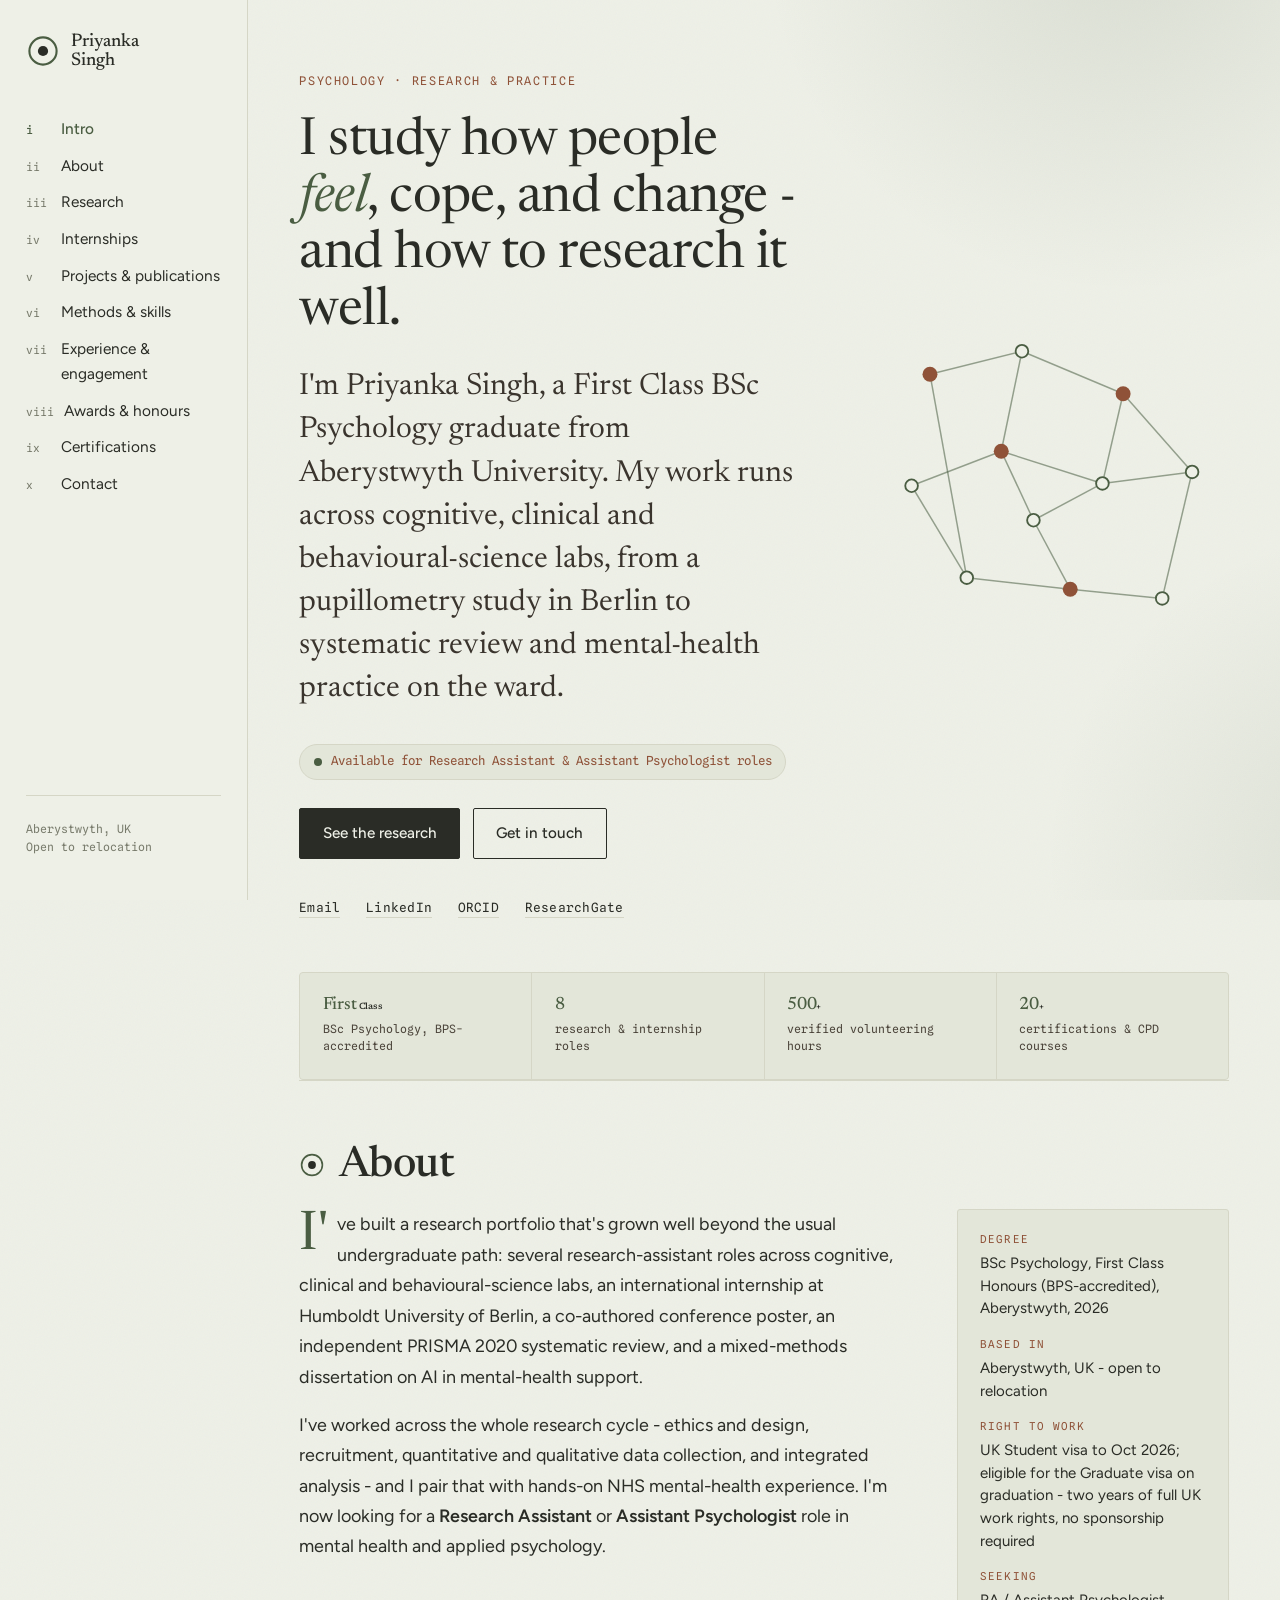
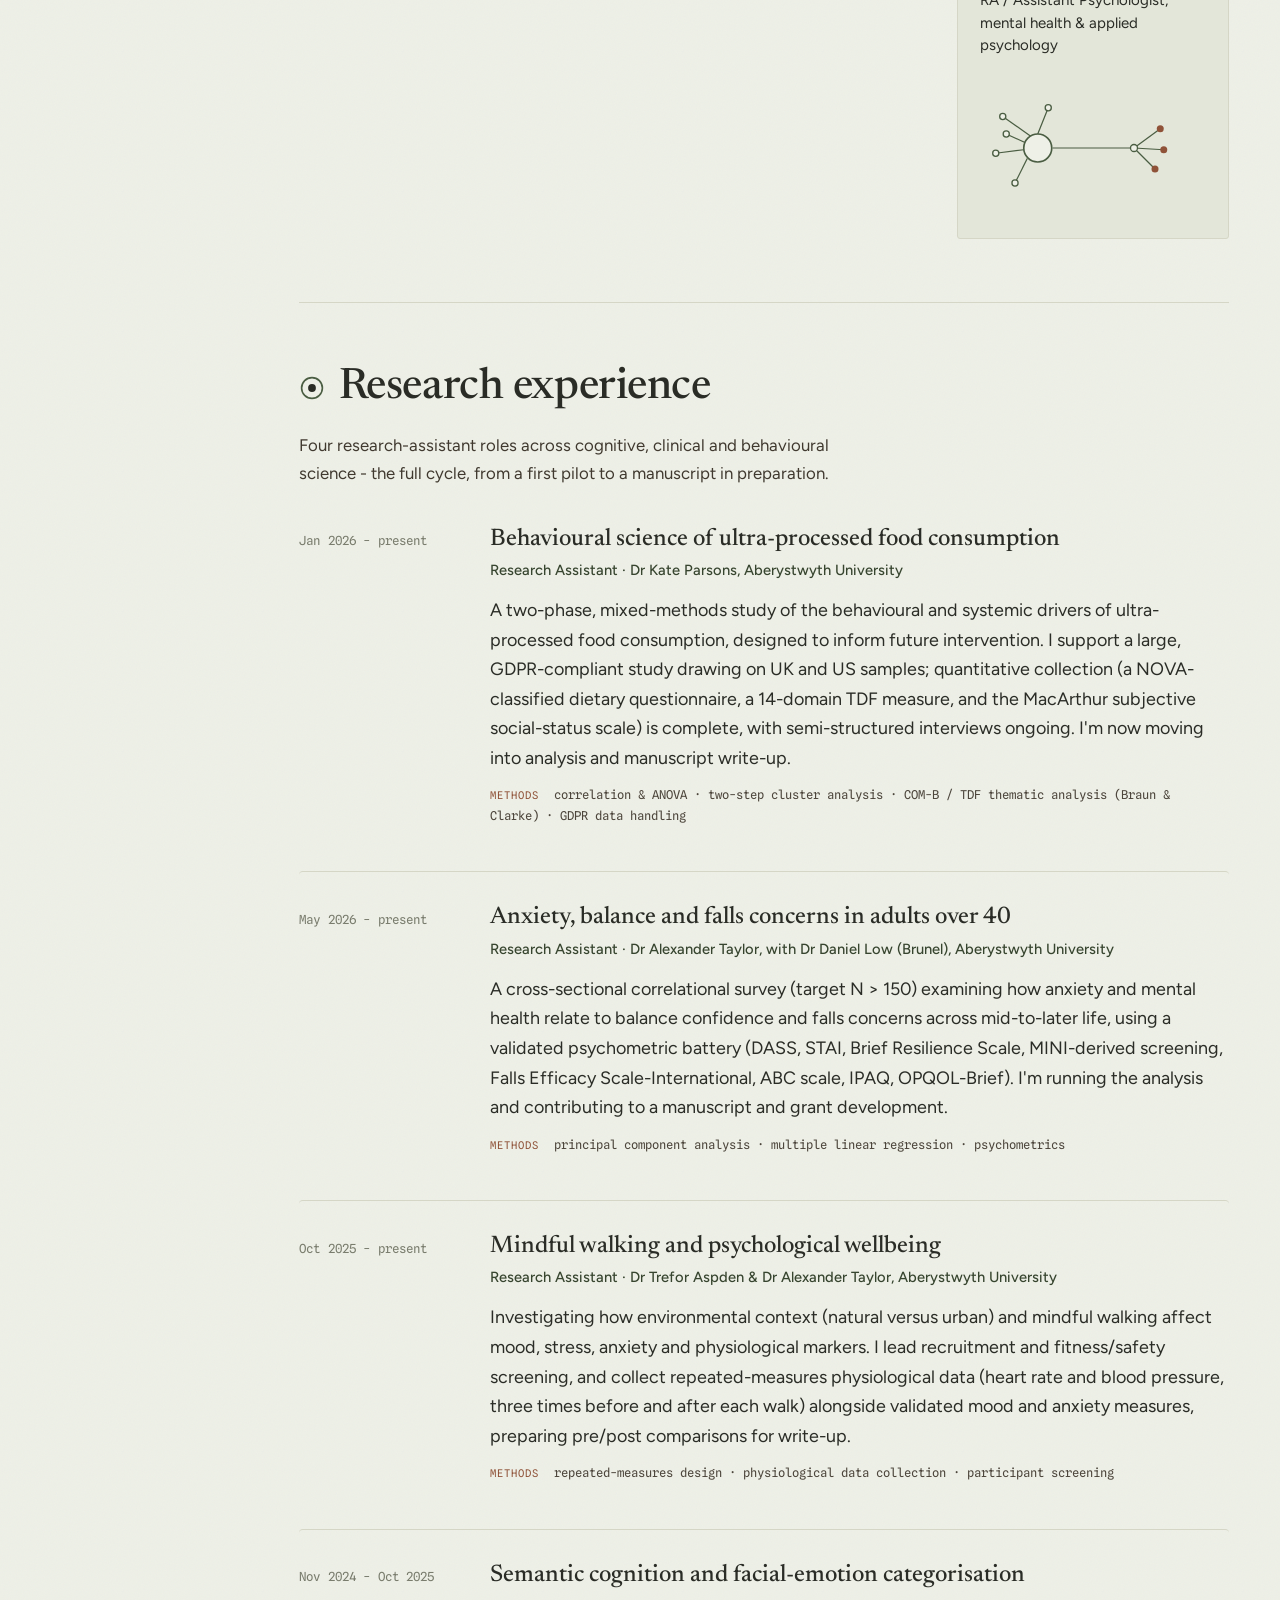
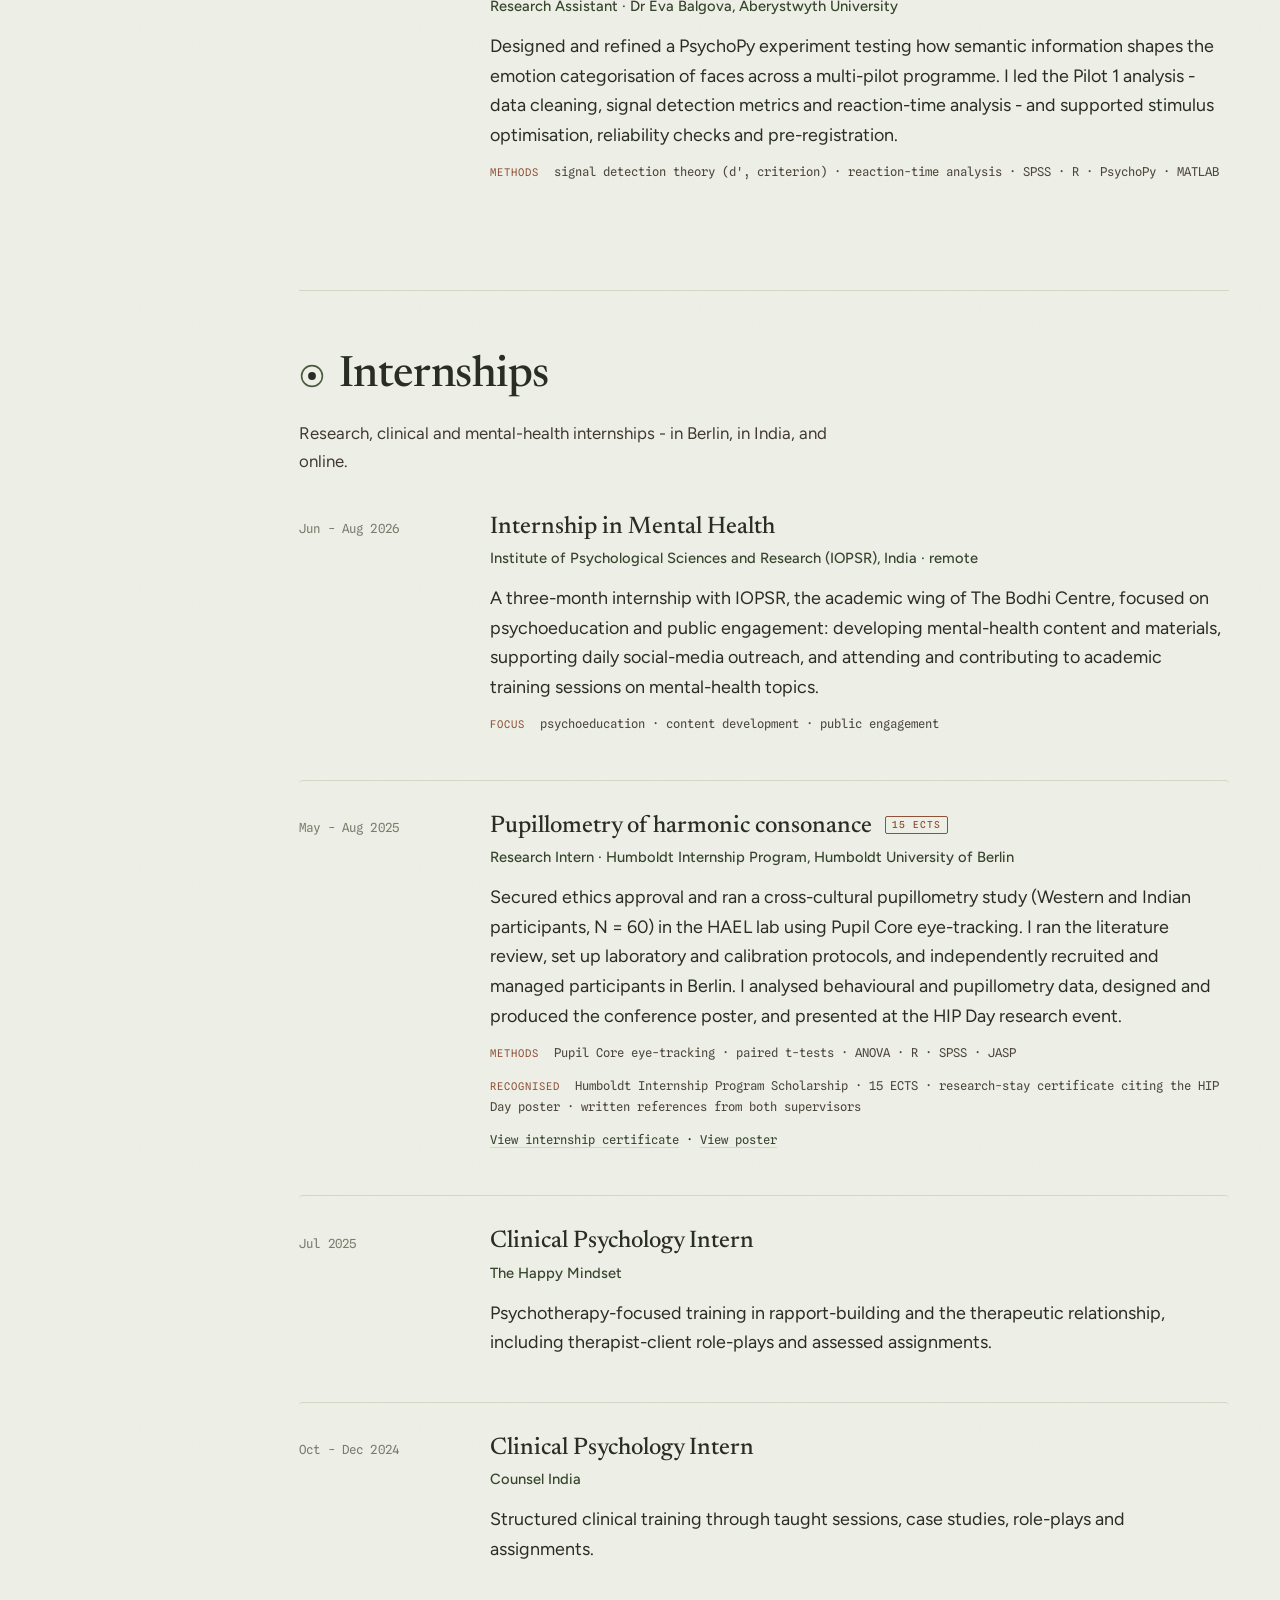
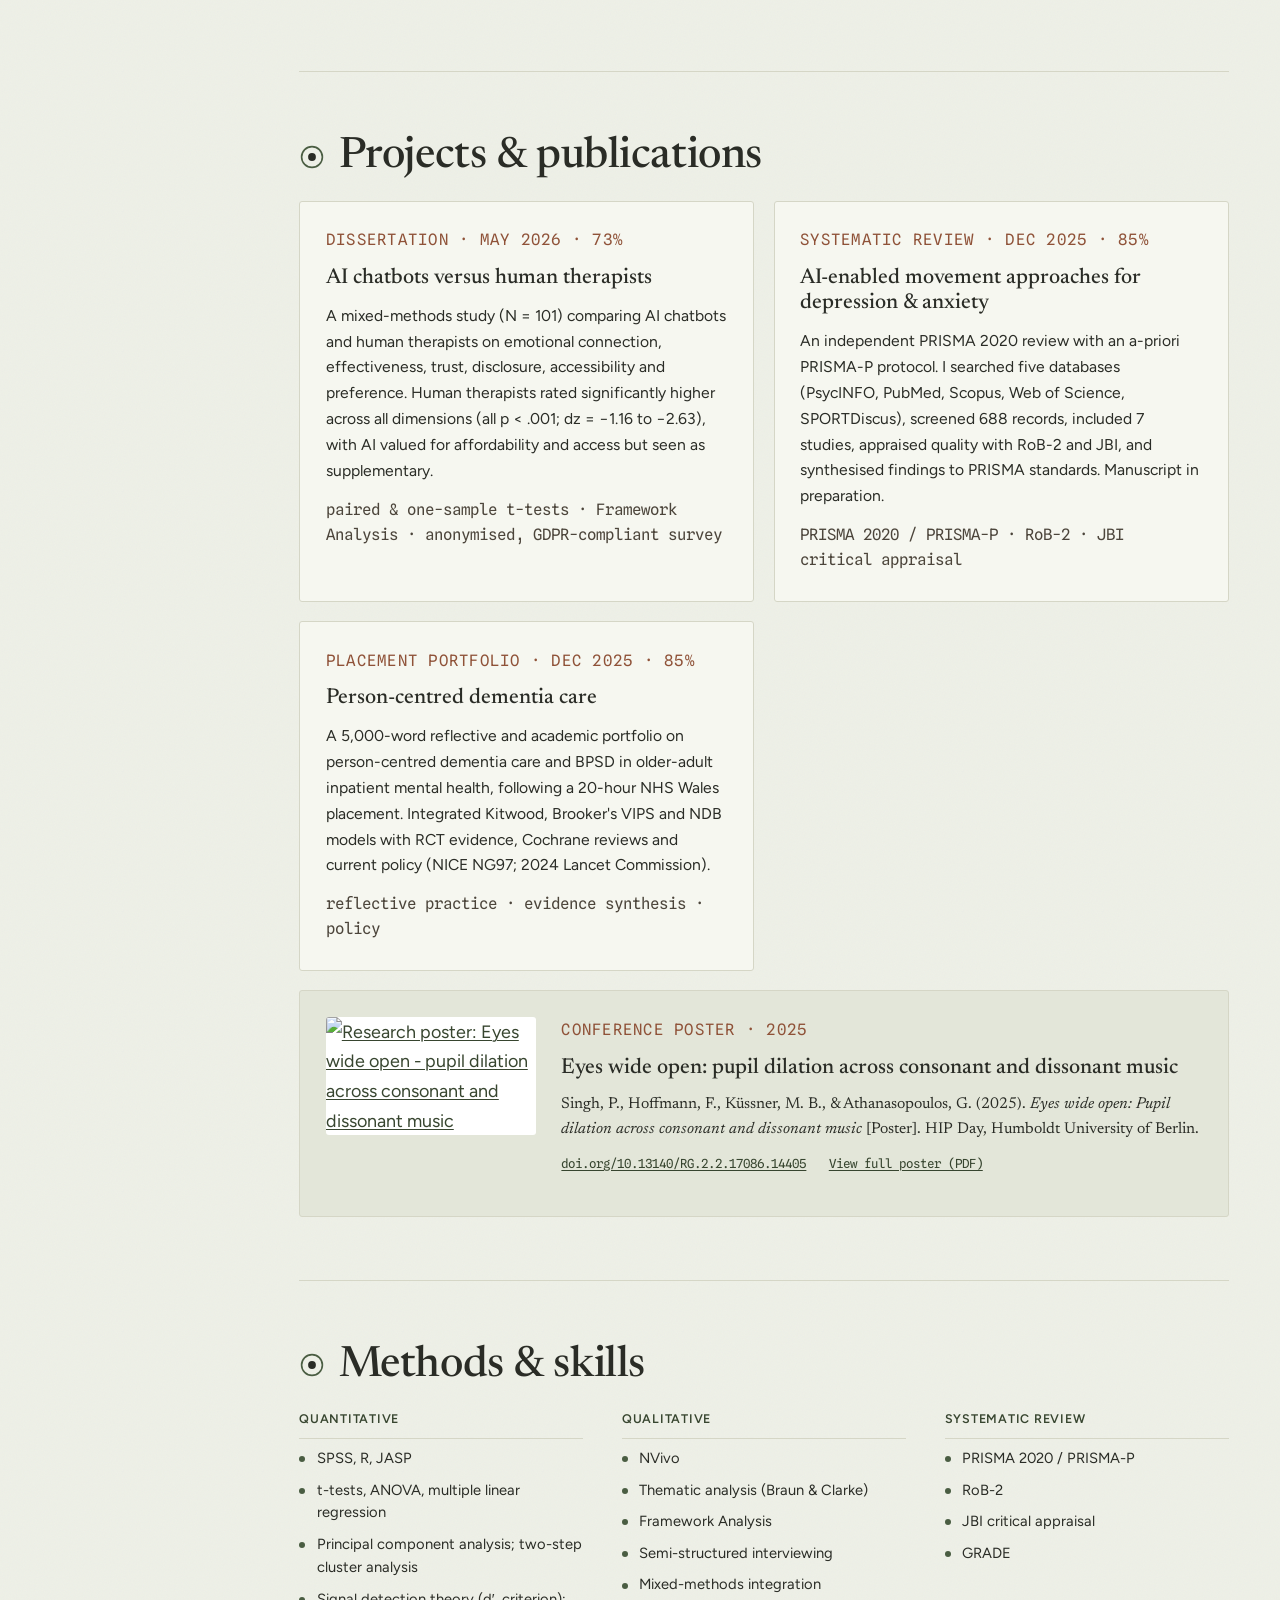
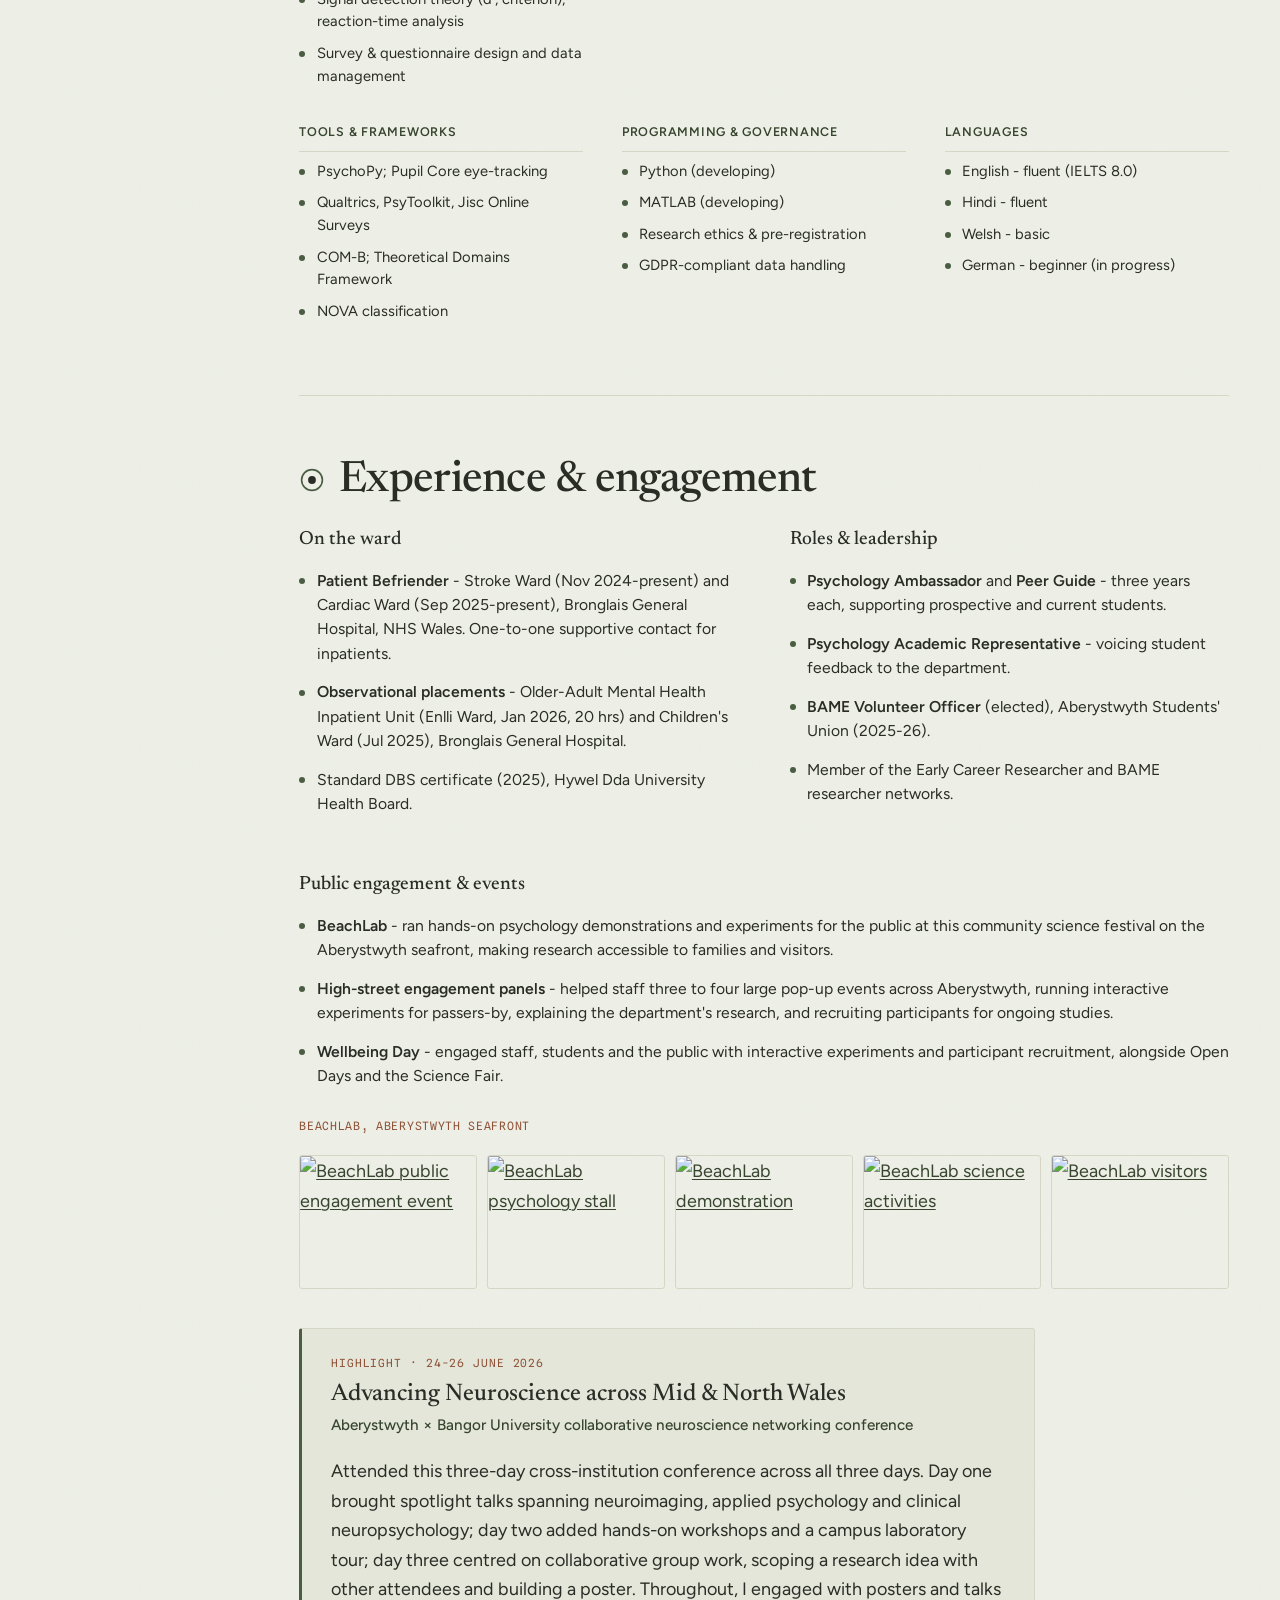
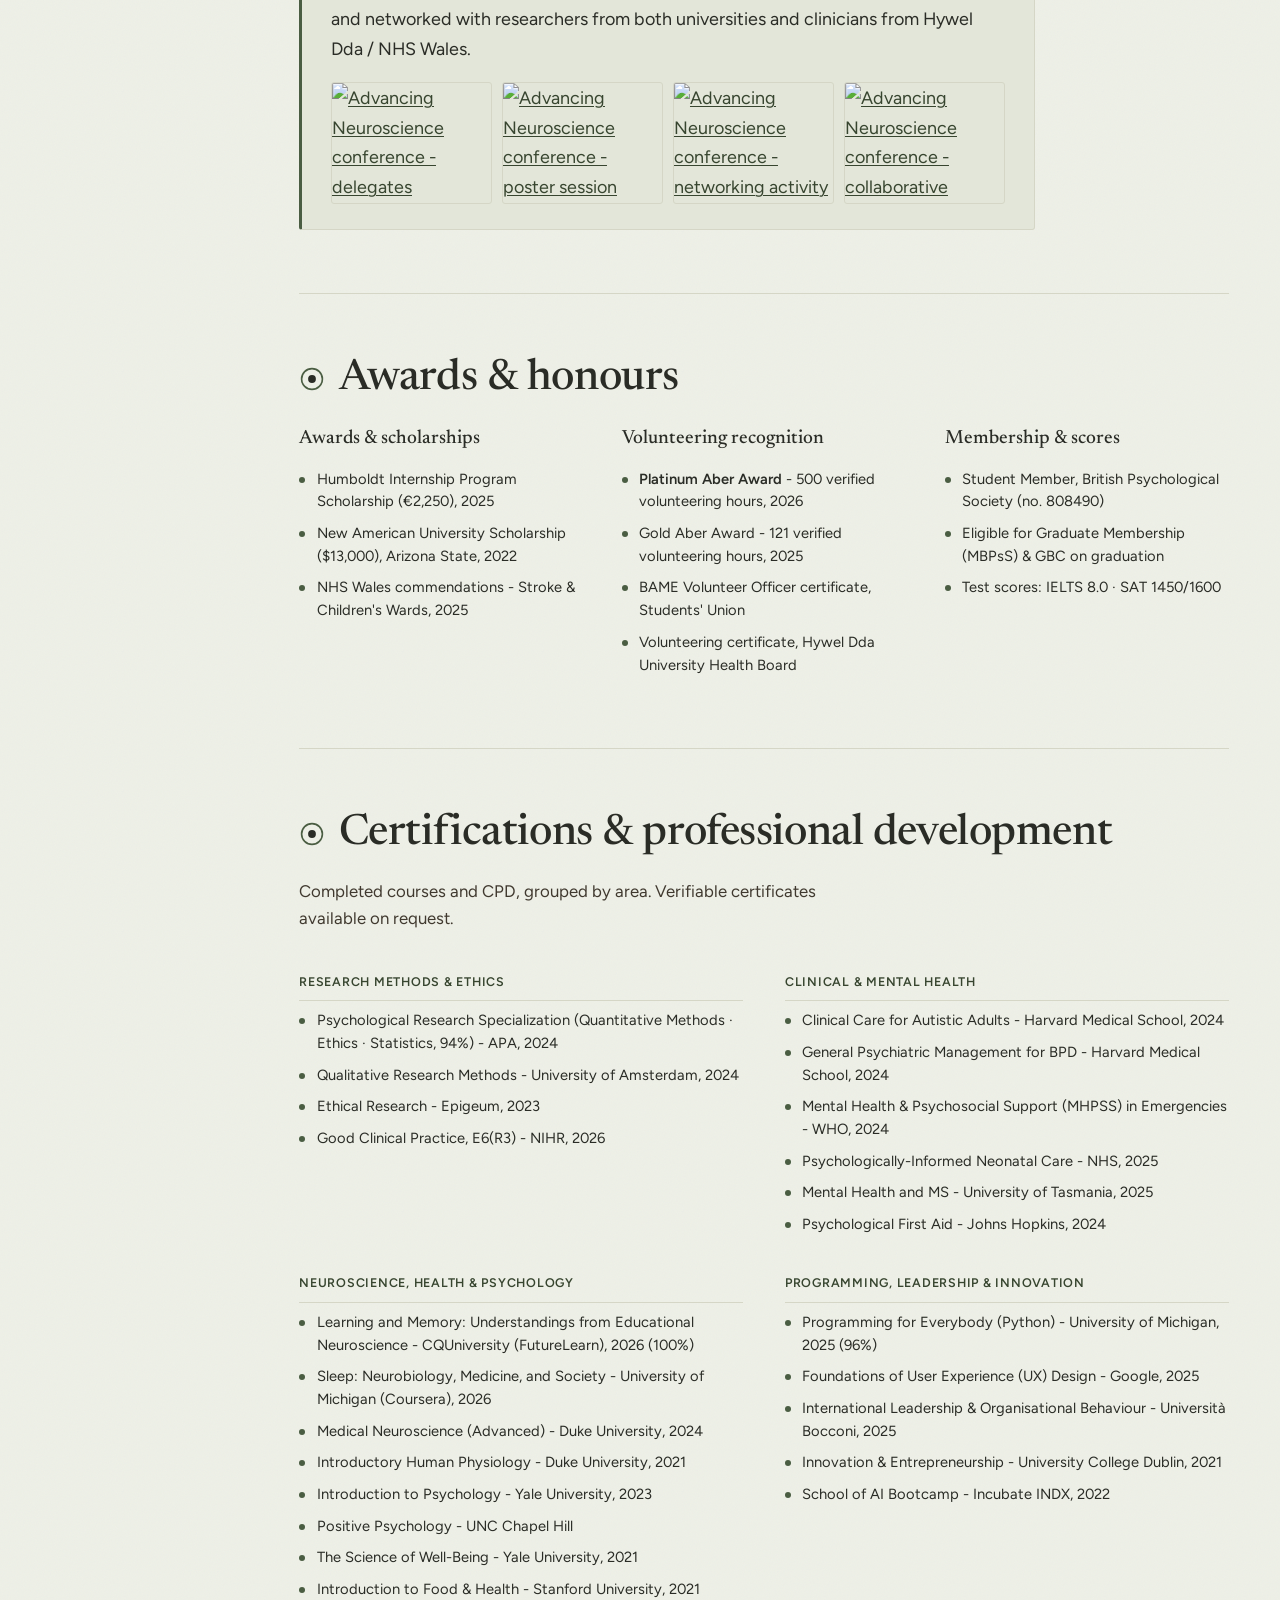
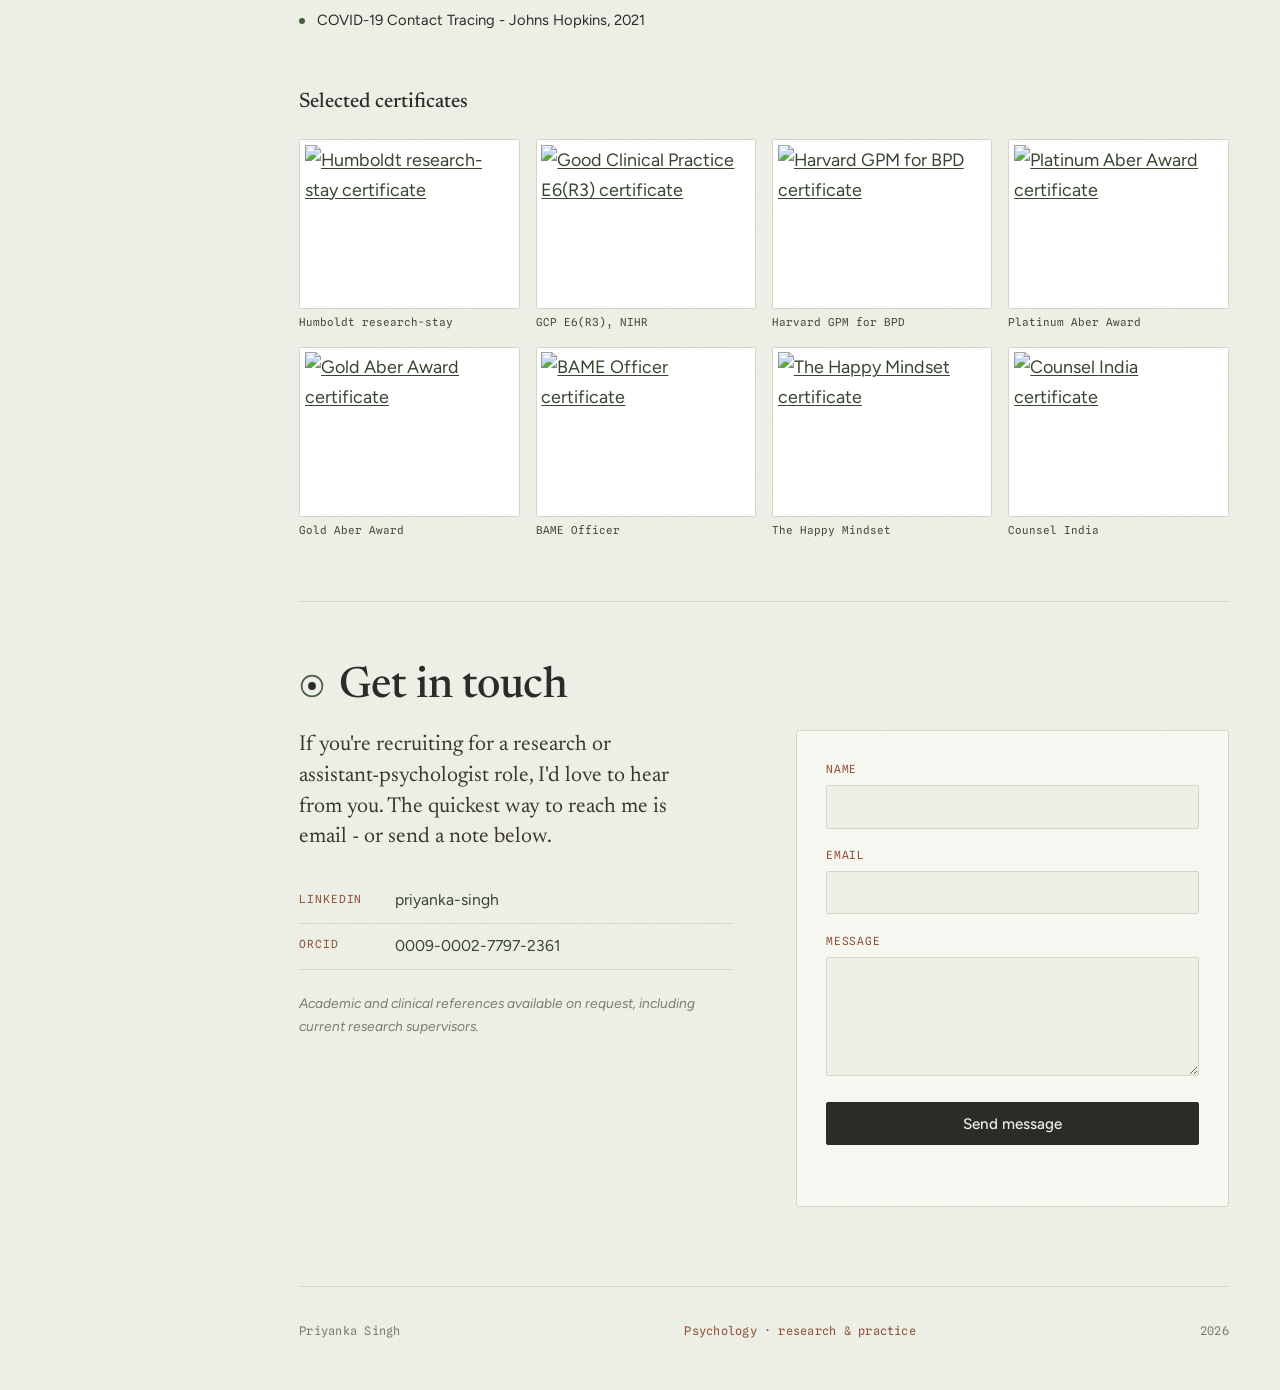
==== commit 7ab72383: "Update index.html" ====
--- a/index.html
+++ b/index.html
@@ -617,8 +617,6 @@
         <p class="lede">If you're recruiting for a research or assistant-psychologist role, I'd love
           to hear from you. The quickest way to reach me is email - or send a note below.</p>
         <ul class="contact-list">
-          <li><span>Email</span> <a href="mailto:singhpriyanka0801@gmail.com">singhpriyanka0801@gmail.com</a></li>
-          <li><span>Phone</span> <a href="tel:+447776040601">+44 7776 040601</a></li>
           <li><span>LinkedIn</span> <a href="https://www.linkedin.com/in/priyanka-singh-01424627b" target="_blank" rel="noopener">priyanka-singh</a></li>
           <li><span>ORCID</span> <a href="https://orcid.org/0009-0002-7797-2361" target="_blank" rel="noopener">0009-0002-7797-2361</a></li>
         </ul>
--- a/styles.css
+++ b/styles.css
@@ -134,11 +134,12 @@
 
 /* ---- intro ---- */
 .intro{
-  max-width:var(--page-max);
-  padding:clamp(4rem,10vh,8rem) 0 clamp(3.5rem,7vh,6rem);
-  min-height:82vh;
-  display:flex; flex-direction:column; justify-content:center;
-}
+  padding:clamp(3rem,8vh,7rem) 0 clamp(3rem,6vh,5rem);
+  min-height:80vh;
+  display:grid; grid-template-columns:1.15fr .85fr;
+  gap:clamp(2rem,5vw,4.5rem); align-items:center;
+}
+.intro-text{ display:flex; flex-direction:column; }
 h1.display{
   font-family:var(--serif); font-weight:400;
   font-size:var(--step4); line-height:1.08; letter-spacing:-0.01em;
@@ -183,11 +184,8 @@
    HERO DECOR + STATUS
    ============================================================ */
 .intro{ position:relative; }
-.intro > *:not(.hero-art){ position:relative; z-index:1; }
 .hero-art{
-  position:absolute; top:4%; right:0;
-  width:clamp(200px,26vw,360px); height:auto;
-  opacity:.5; pointer-events:none; z-index:0;
+  width:100%; max-width:400px; height:auto; justify-self:center; opacity:.9;
 }
 .hero-art .edge{ stroke:var(--plum); stroke-width:1.3; fill:none; opacity:.55; }
 .hero-art .node{ fill:var(--paper); stroke:var(--plum); stroke-width:1.6; }
@@ -360,6 +358,51 @@
 .feature h3{ font-family:var(--serif); font-weight:500; font-size:1.5rem; line-height:1.15; margin:0 0 .3rem; }
 .feature-sub{ font-size:.95rem; color:var(--plum-deep); font-weight:500; margin:0 0 .8rem; }
 .feature p:last-child{ margin-bottom:0; }
+
+/* ============================================================
+   GALLERIES + POSTER + LIGHTBOX
+   ============================================================ */
+.gallery{ display:grid; gap:.6rem; margin-top:1.2rem; }
+.gallery-4{ grid-template-columns:repeat(4,1fr); }
+.gallery-5{ grid-template-columns:repeat(5,1fr); }
+.gallery a{ display:block; overflow:hidden; border-radius:3px; border:1px solid var(--rule); cursor:zoom-in; }
+.gallery img{ width:100%; aspect-ratio:4/3; object-fit:cover; display:block;
+  transition:transform .35s ease, filter .35s ease; }
+.gallery a:hover img{ transform:scale(1.05); filter:brightness(1.04); }
+.gallery-cap{ font-family:var(--mono); font-size:.72rem; letter-spacing:.06em; text-transform:uppercase;
+  color:var(--olive); margin:1.8rem 0 0; }
+
+.cert-gallery-head{ font-family:var(--serif); font-weight:500; font-size:1.3rem; margin:2.8rem 0 0; }
+.gallery-cert{ grid-template-columns:repeat(4,1fr); gap:1rem; }
+.gallery-cert figure{ margin:0; }
+.gallery-cert a{ background:#fff; }
+.gallery-cert img{ aspect-ratio:1.3/1; object-fit:contain; background:#fff; padding:.3rem; }
+.gallery-cert figcaption{ font-family:var(--mono); font-size:.68rem; color:#4c453b; margin-top:.45rem; line-height:1.3; }
+
+.card-poster{ display:flex; gap:1.6rem; align-items:flex-start; }
+.poster-thumb{ flex:0 0 34%; max-width:210px; border-radius:3px; overflow:hidden; background:#fff; cursor:zoom-in; }
+.poster-thumb img{ width:100%; height:auto; display:block; transition:transform .35s ease; }
+.poster-thumb:hover img{ transform:scale(1.03); }
+.card-poster-body{ flex:1; min-width:0; }
+.poster-links{ display:flex; gap:1.4rem; flex-wrap:wrap; }
+.entry-links{ font-family:var(--mono); font-size:.76rem; margin-top:.5rem !important; }
+.entry-links a{ text-decoration:none; border-bottom:1px solid var(--rule); }
+.entry-links a:hover{ border-color:var(--plum); }
+
+.lightbox{
+  position:fixed; inset:0; z-index:200; display:none;
+  align-items:center; justify-content:center; padding:3vh 3vw;
+  background:rgba(28,30,24,.88); -webkit-backdrop-filter:blur(3px); backdrop-filter:blur(3px);
+}
+.lightbox.open{ display:flex; }
+.lightbox-img{ max-width:100%; max-height:94vh; border-radius:4px; background:#fff;
+  box-shadow:0 24px 60px -20px rgba(0,0,0,.6); }
+.lightbox-close{
+  position:absolute; top:1.1rem; right:1.4rem; width:44px; height:44px;
+  font-size:1.8rem; line-height:1; color:#fff; background:rgba(255,255,255,.12);
+  border:1px solid rgba(255,255,255,.35); border-radius:50%; cursor:pointer;
+}
+.lightbox-close:hover{ background:rgba(255,255,255,.25); }
 
 /* ---- generic multi-column blocks ---- */
 .two-col{ display:grid; grid-template-columns:repeat(2,minmax(0,1fr)); gap:clamp(1.5rem,4vw,3.5rem); }
@@ -467,14 +510,18 @@
   .rail-nav ol{ padding-bottom:.6rem; }
 
   .page{ margin-left:0; }
-  .hero-art{ display:none; }
+  .hero-art{ max-width:240px; }
   .two-col{ grid-template-columns:1fr; }
   .three-col{ grid-template-columns:1fr; }
   .skills-grid{ grid-template-columns:1fr; }
   .cert-grid{ grid-template-columns:1fr; }
+  .gallery-4, .gallery-5{ grid-template-columns:repeat(2,1fr); }
+  .gallery-cert{ grid-template-columns:repeat(2,1fr); }
+  .card-poster{ flex-direction:column; }
+  .poster-thumb{ flex:none; max-width:60%; }
   .entry{ grid-template-columns:1fr; gap:.4rem; }
   .entry-when{ padding-top:0; }
-  .intro{ min-height:auto; padding-top:2.5rem; }
+  .intro{ min-height:auto; padding-top:2.5rem; grid-template-columns:1fr; }
 }
 
 @media (max-width: 560px){
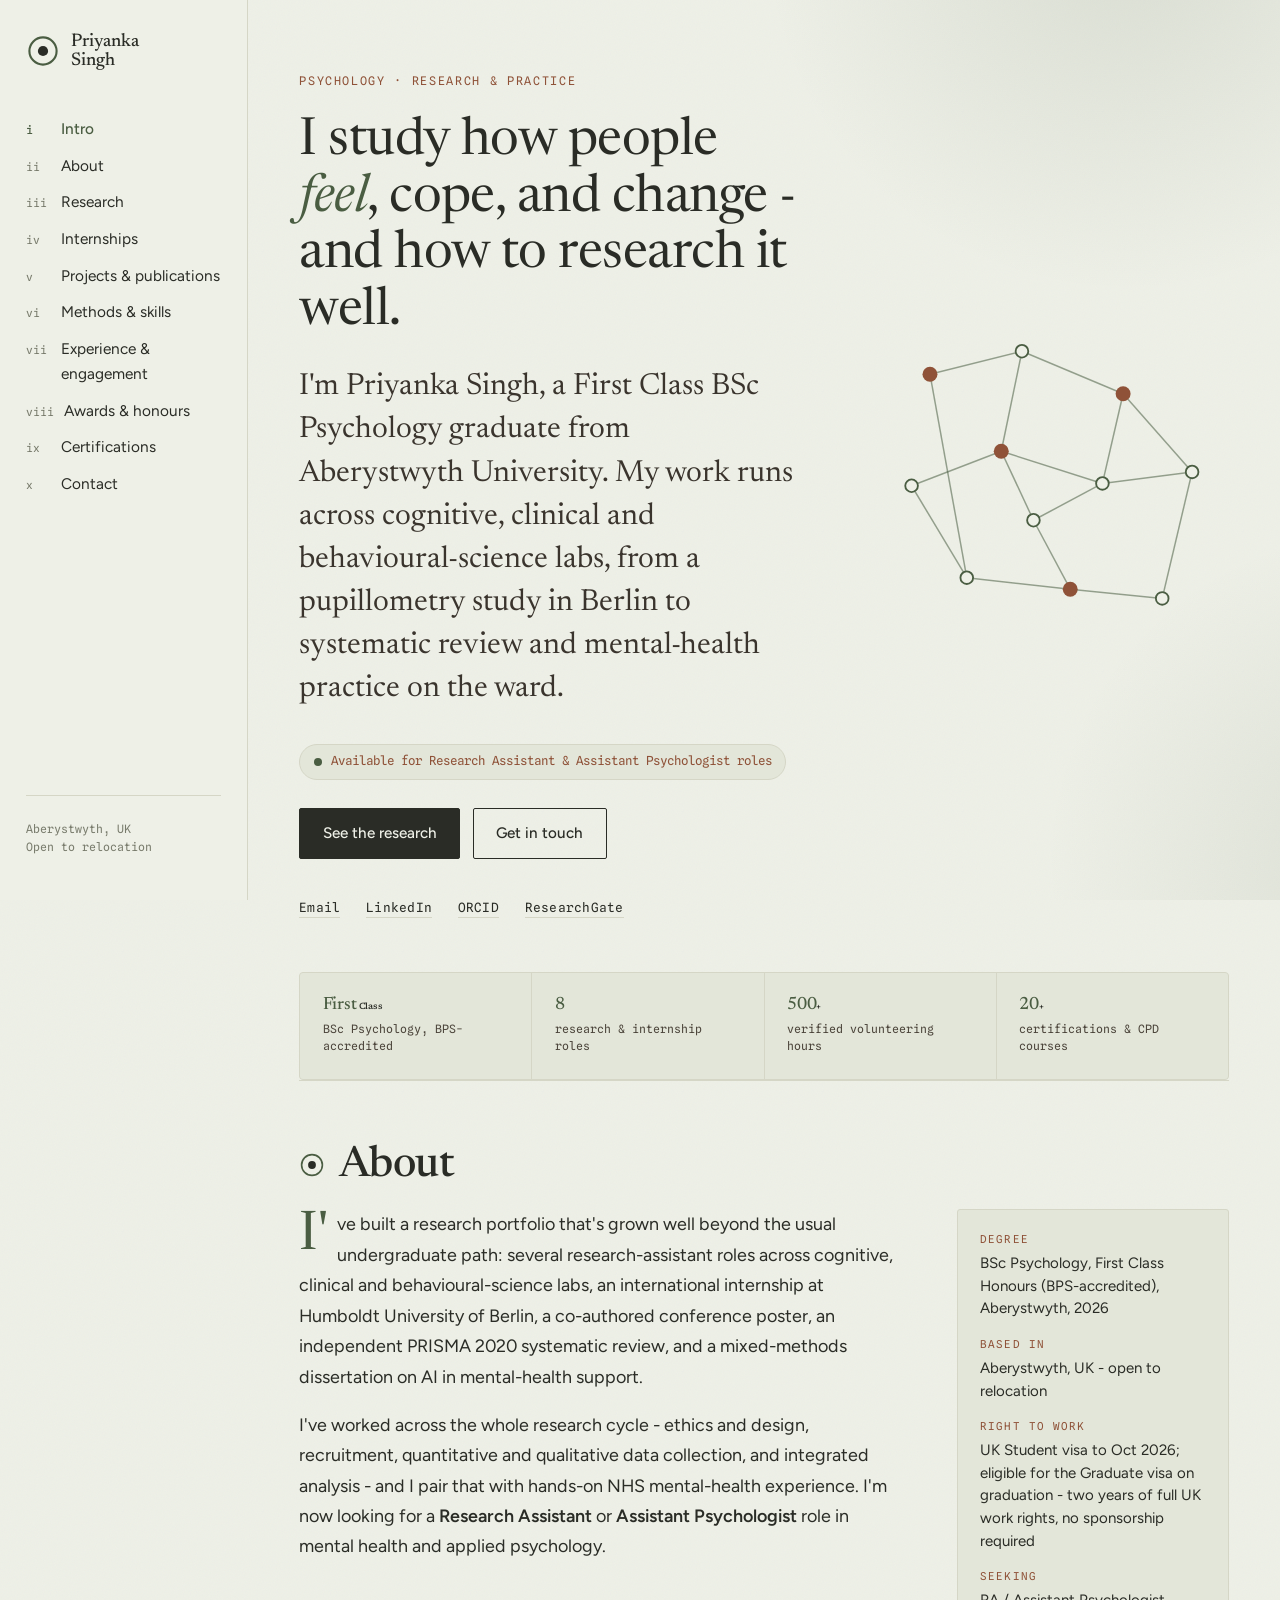
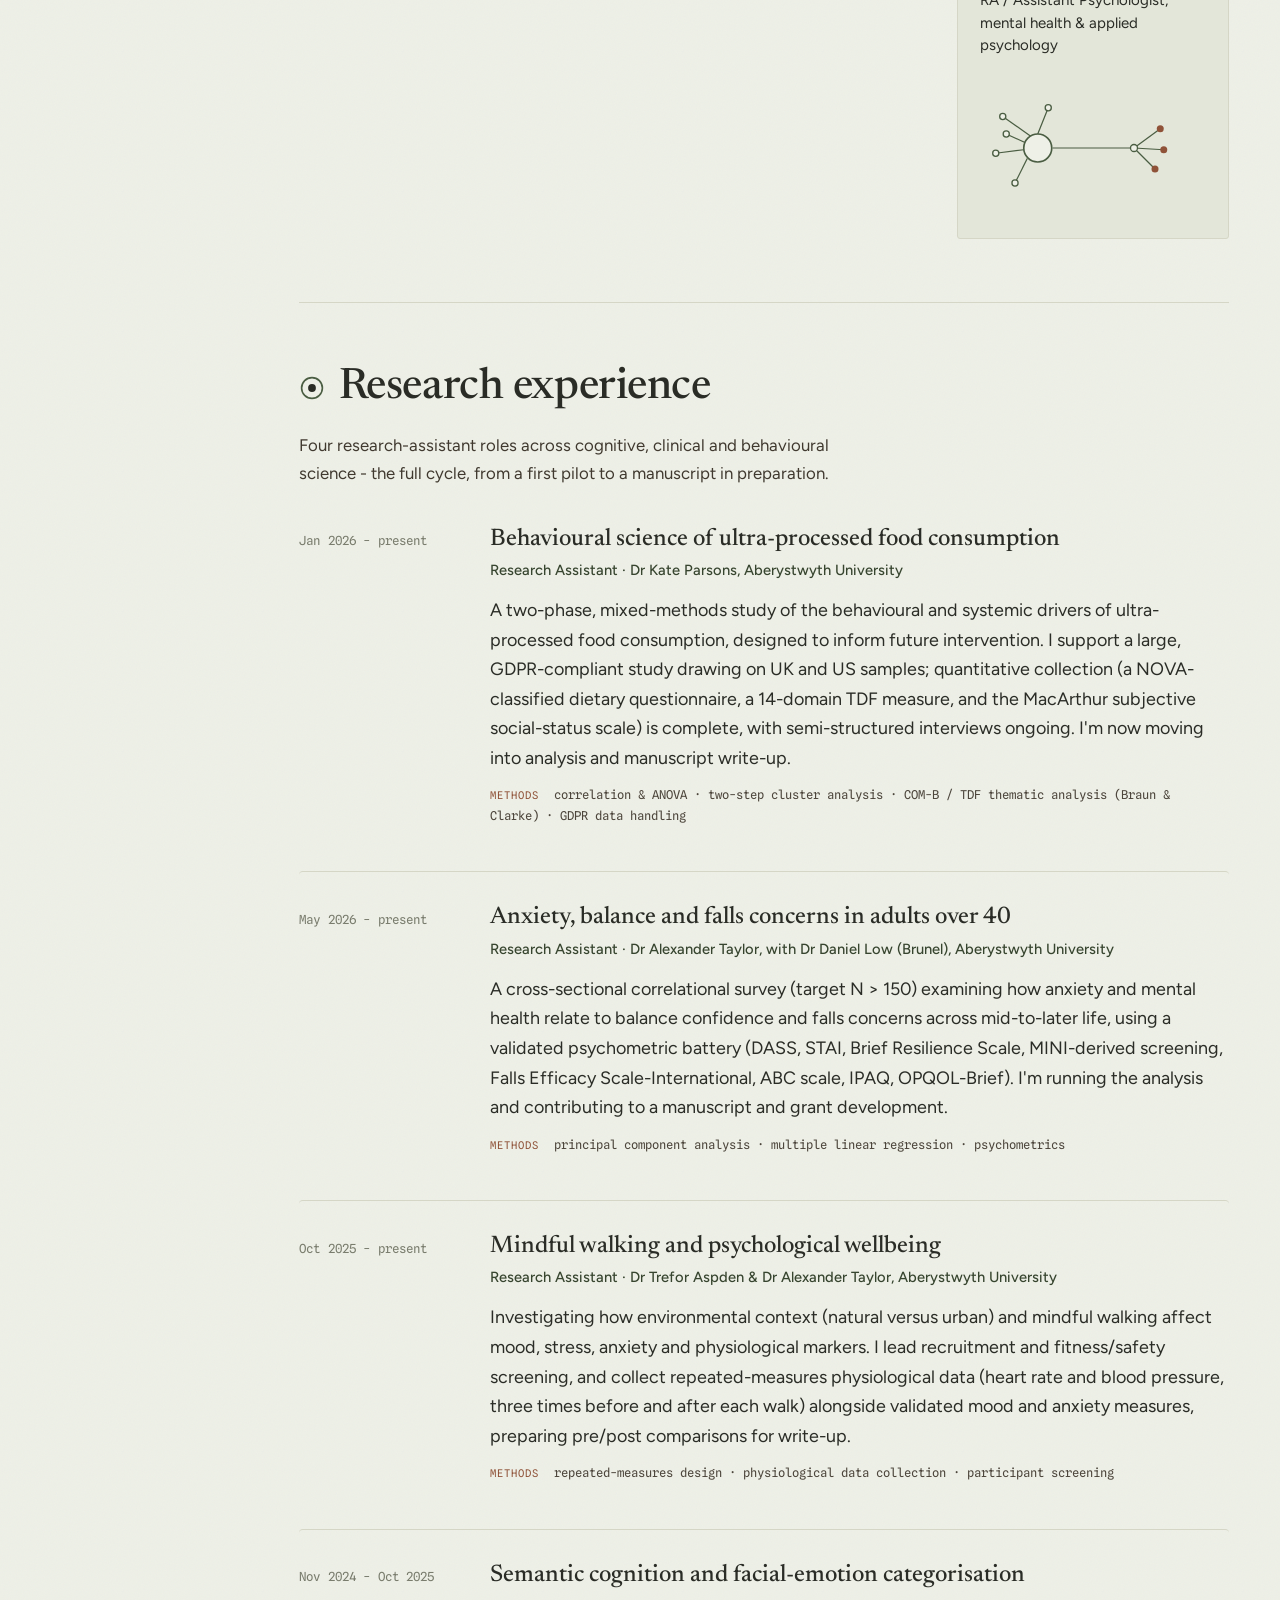
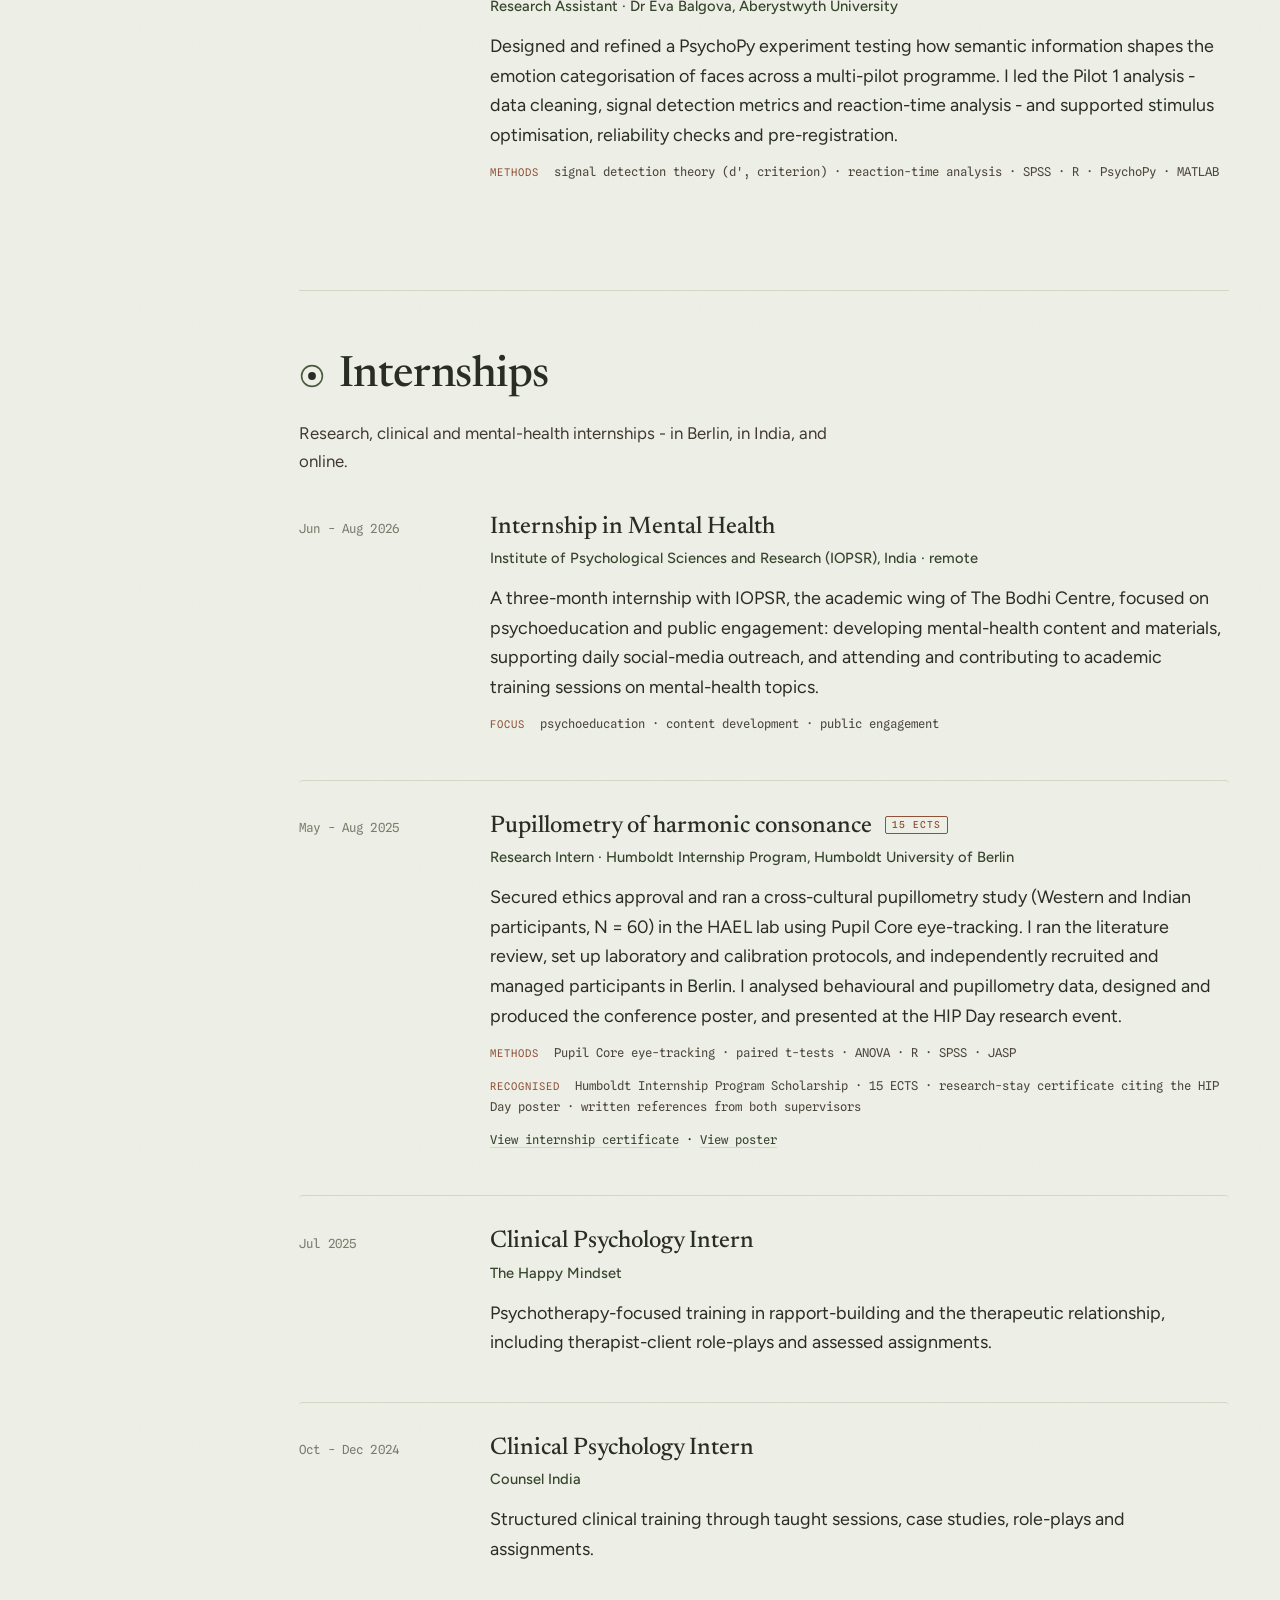
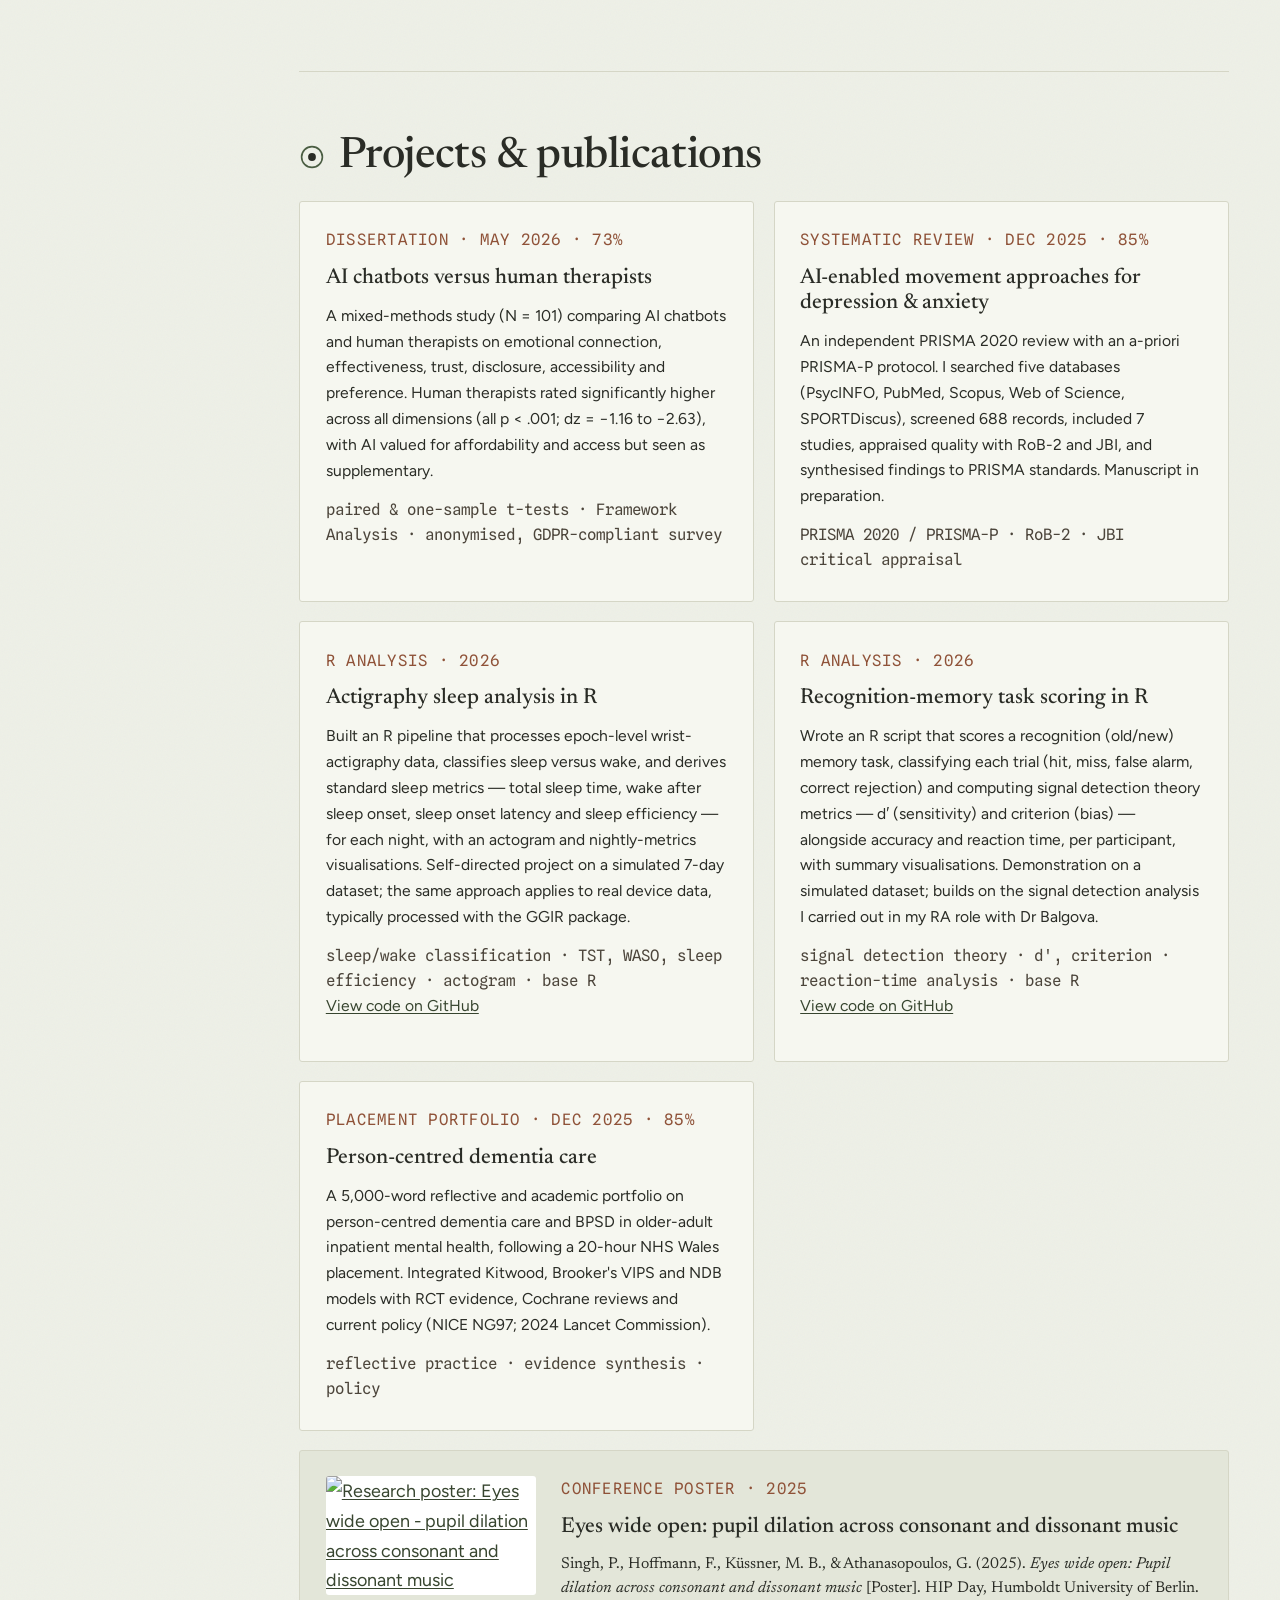
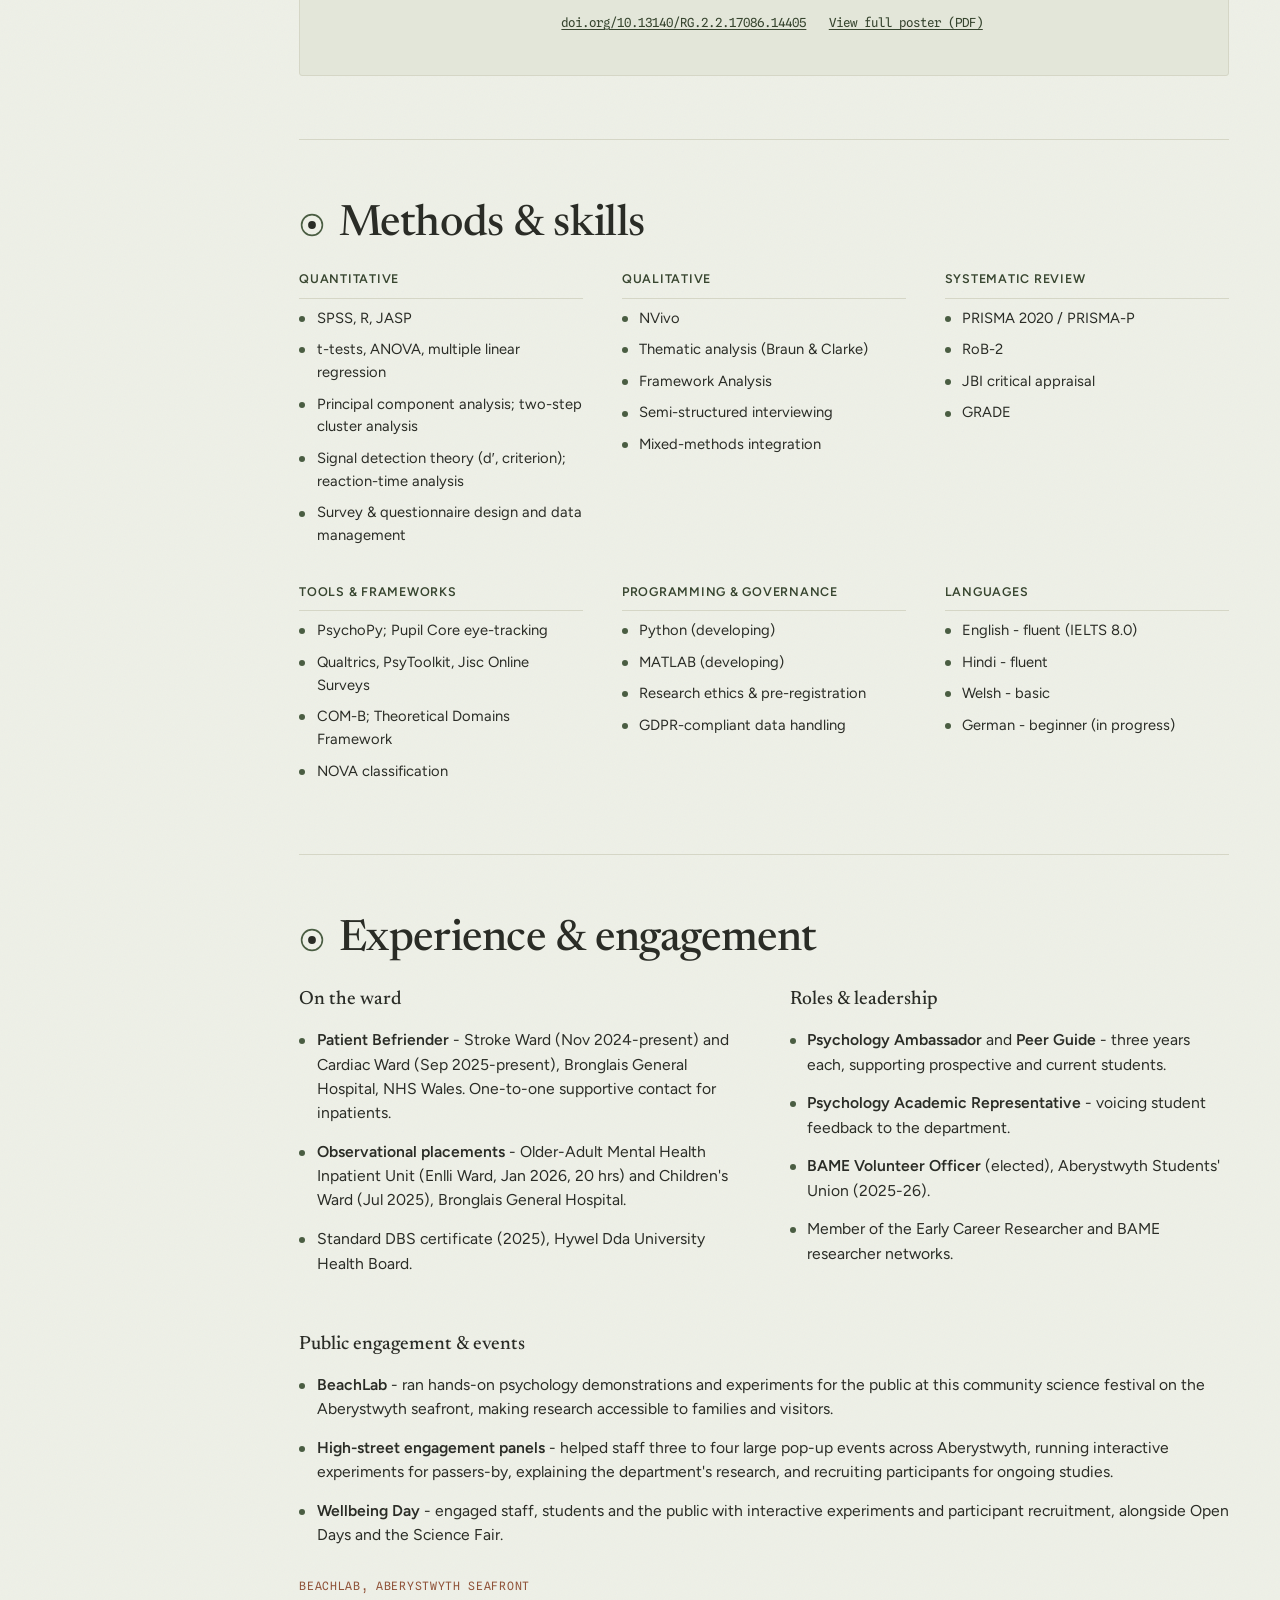
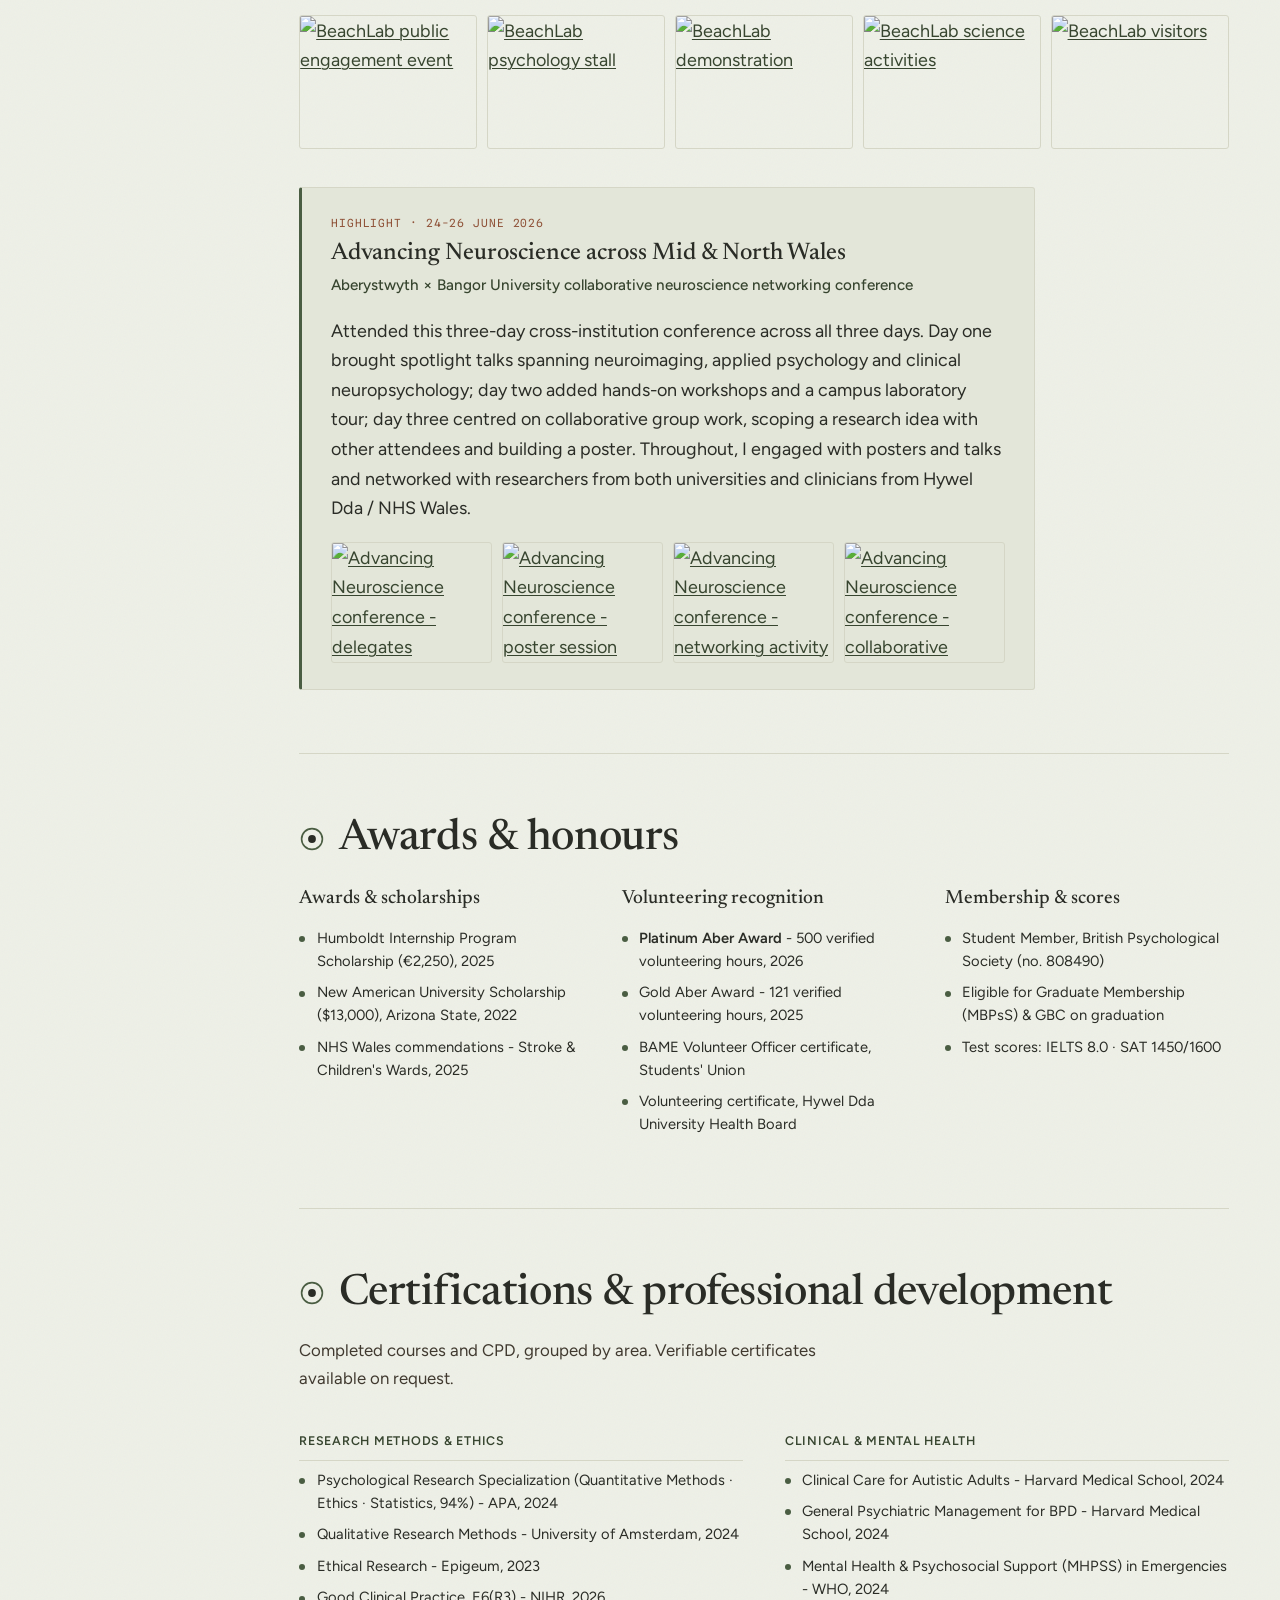
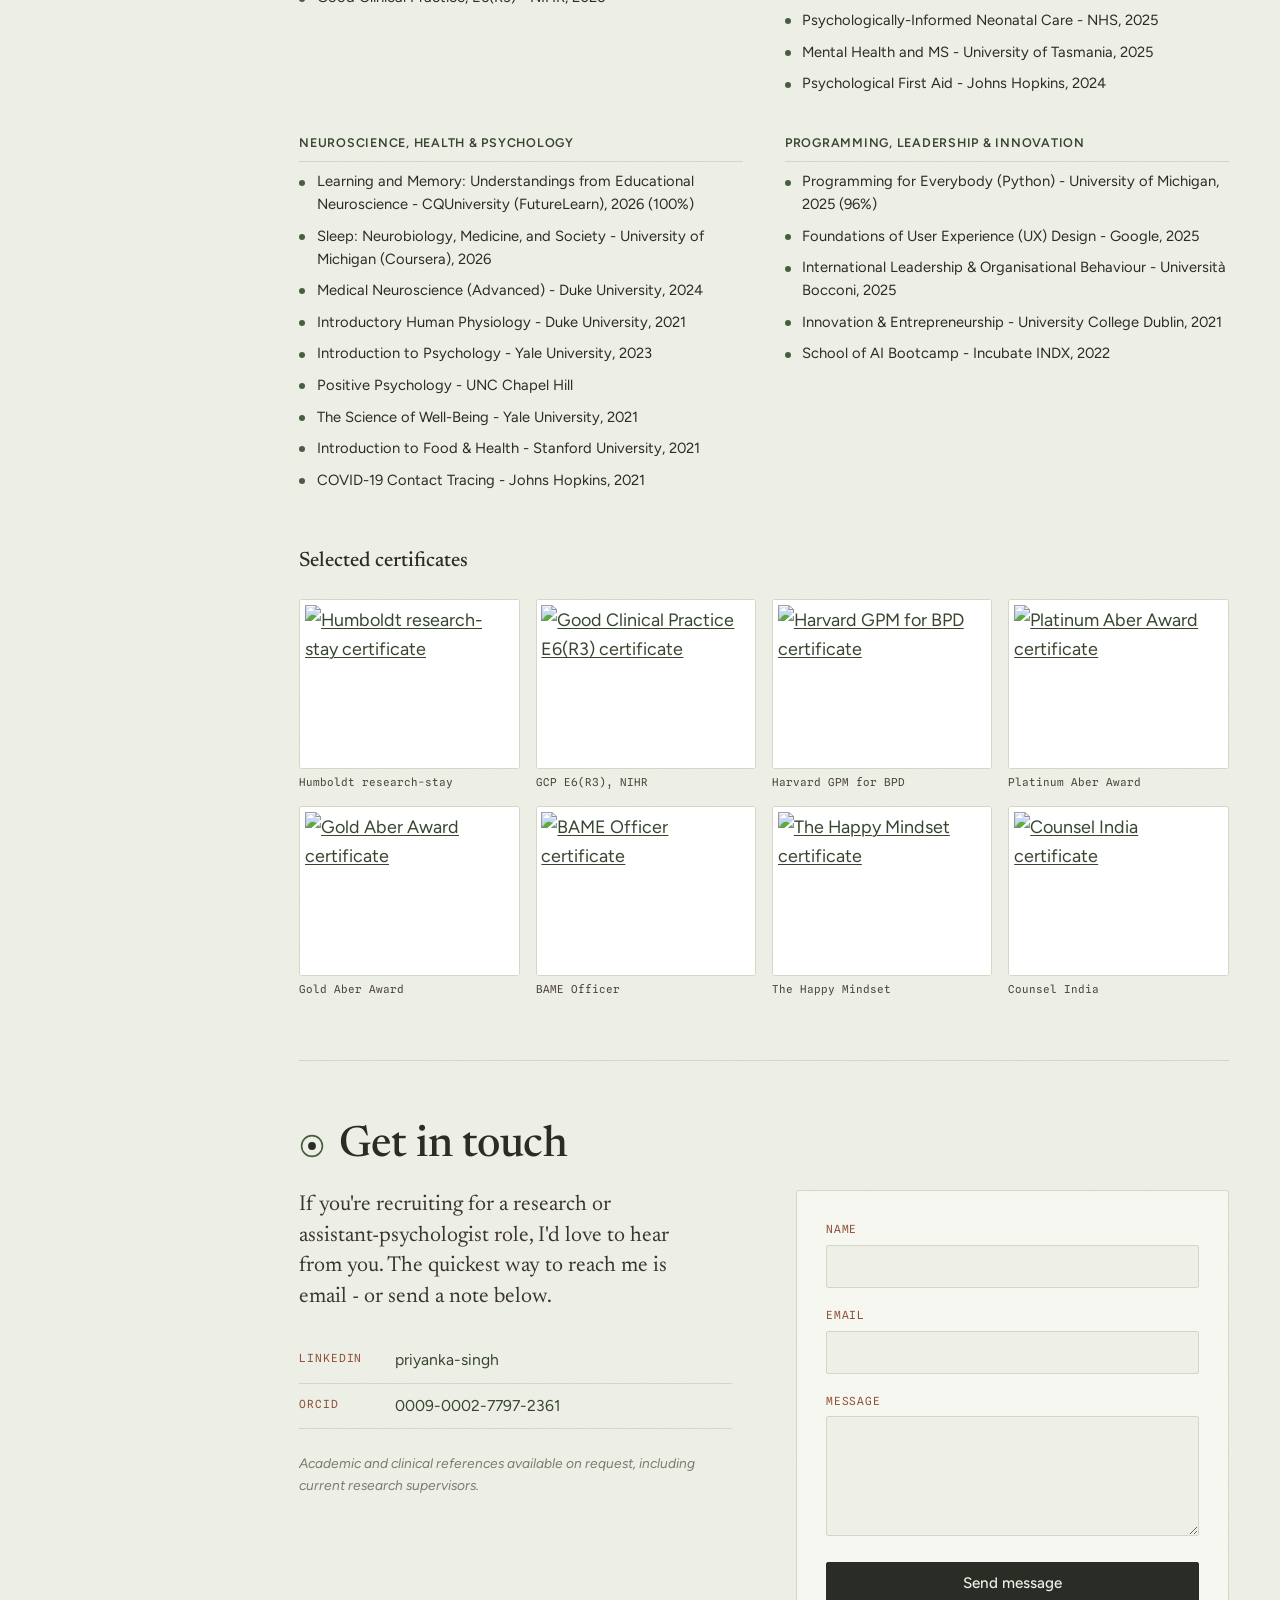
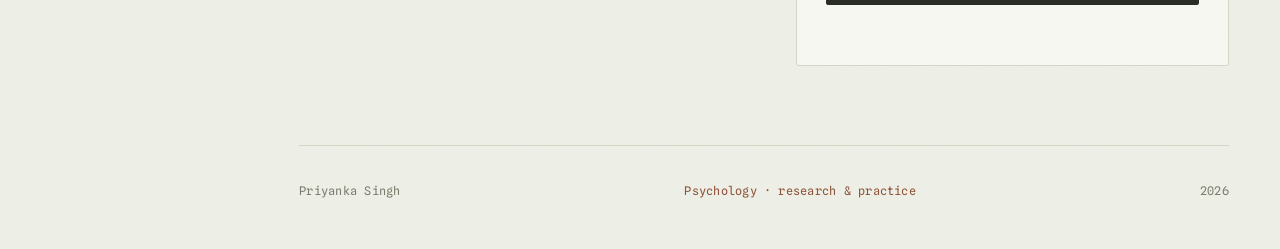
==== commit 69e2a317: "Update index.html" ====
--- a/index.html
+++ b/index.html
@@ -343,6 +343,31 @@
       </article>
 
       <article class="card reveal">
+        <p class="card-kind">R analysis &middot; 2026</p>
+        <h3>Actigraphy sleep analysis in R</h3>
+        <p>Built an R pipeline that processes epoch-level wrist-actigraphy data, classifies sleep
+          versus wake, and derives standard sleep metrics&nbsp;&mdash; total sleep time, wake after
+          sleep onset, sleep onset latency and sleep efficiency&nbsp;&mdash; for each night, with an
+          actogram and nightly-metrics visualisations. Self-directed project on a simulated 7-day
+          dataset; the same approach applies to real device data, typically processed with the GGIR package.</p>
+        <p class="card-methods">sleep/wake classification &middot; TST, WASO, sleep efficiency &middot; actogram &middot; base R</p>
+        <p><a href="https://github.com/priyankasingh01190/actigraphy-sleep-analysis">View code on GitHub</a></p>
+      </article>
+
+      <article class="card reveal">
+        <p class="card-kind">R analysis &middot; 2026</p>
+        <h3>Recognition-memory task scoring in R</h3>
+        <p>Wrote an R script that scores a recognition (old/new) memory task, classifying each trial
+          (hit, miss, false alarm, correct rejection) and computing signal detection theory
+          metrics&nbsp;&mdash; d&prime; (sensitivity) and criterion (bias)&nbsp;&mdash; alongside
+          accuracy and reaction time, per participant, with summary visualisations. Demonstration on
+          a simulated dataset; builds on the signal detection analysis I carried out in my RA role
+          with Dr Balgova.</p>
+        <p class="card-methods">signal detection theory &middot; d&prime;, criterion &middot; reaction-time analysis &middot; base R</p>
+        <p><a href="https://github.com/priyankasingh01190/memory-task-scoring">View code on GitHub</a></p>
+      </article>
+
+      <article class="card reveal">
         <p class="card-kind">Placement portfolio &middot; Dec 2025 &middot; 85%</p>
         <h3>Person-centred dementia care</h3>
         <p>A 5,000-word reflective and academic portfolio on person-centred dementia care and BPSD in
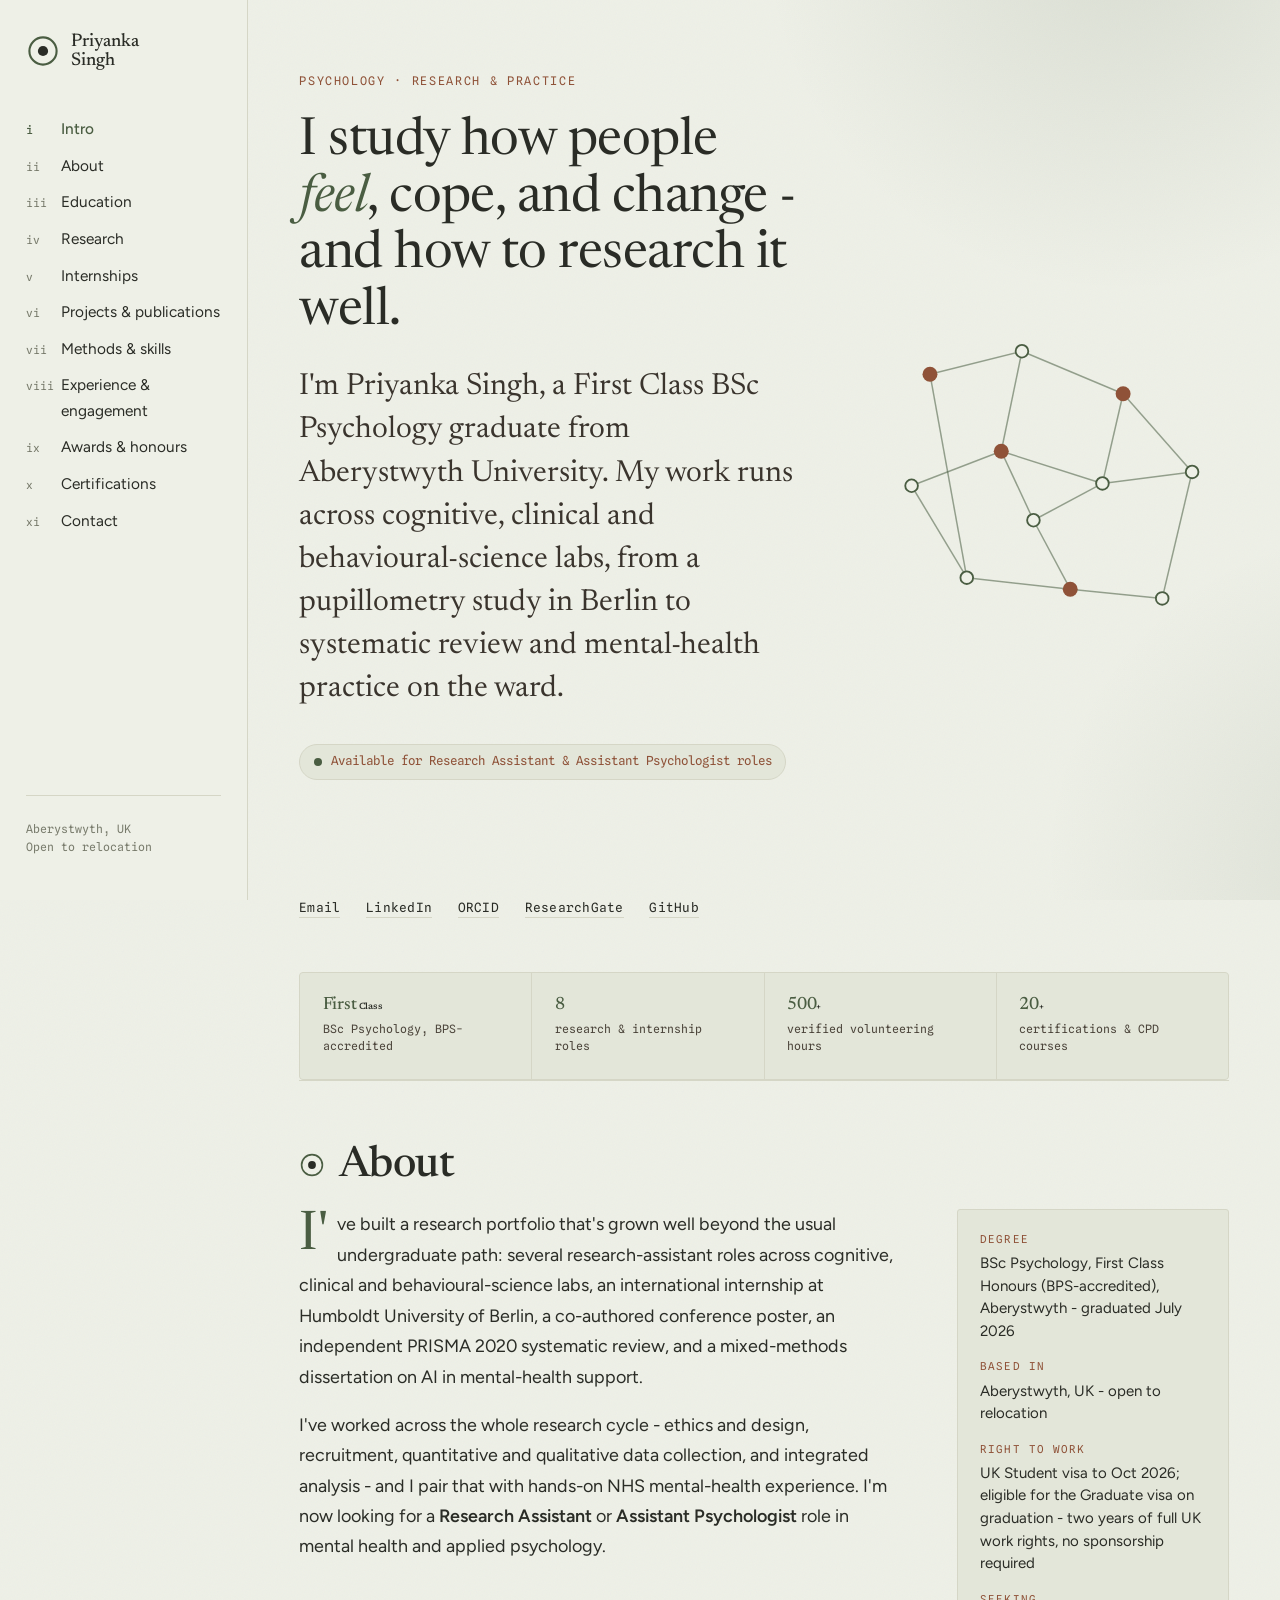
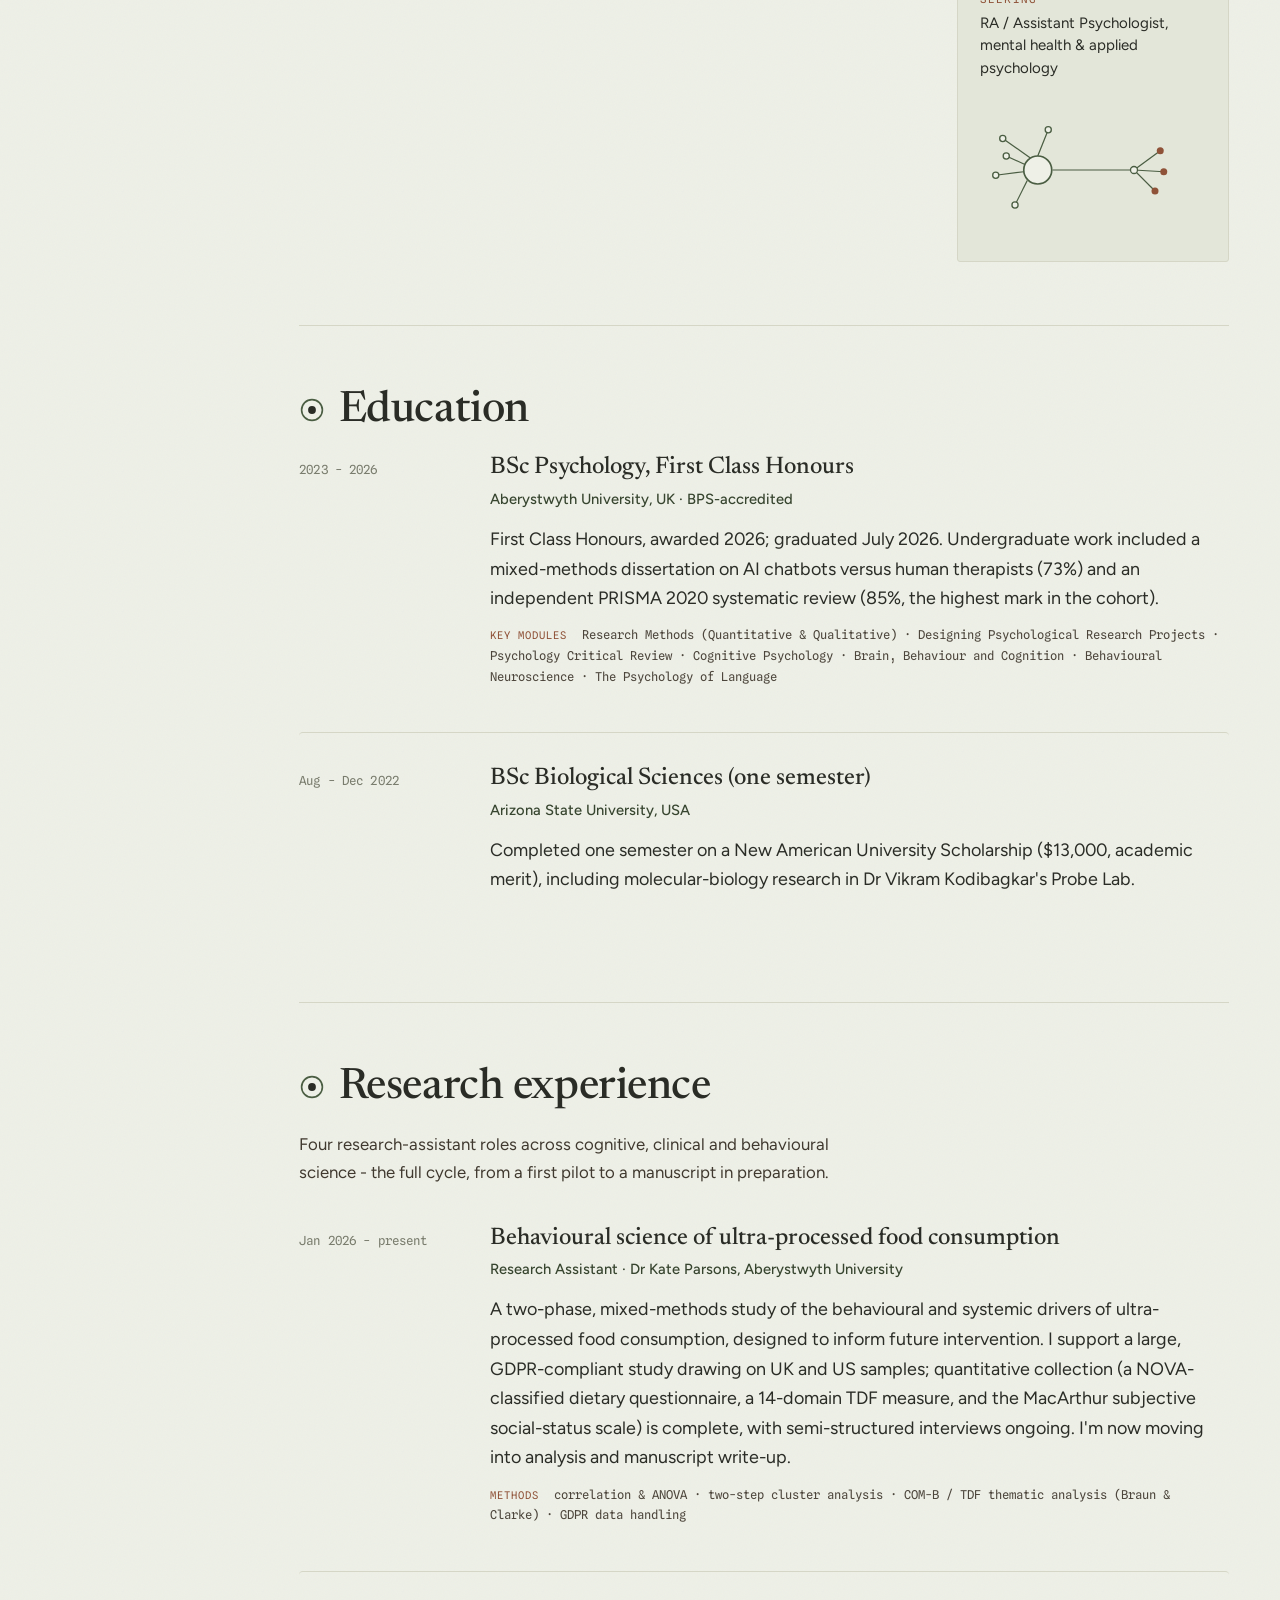
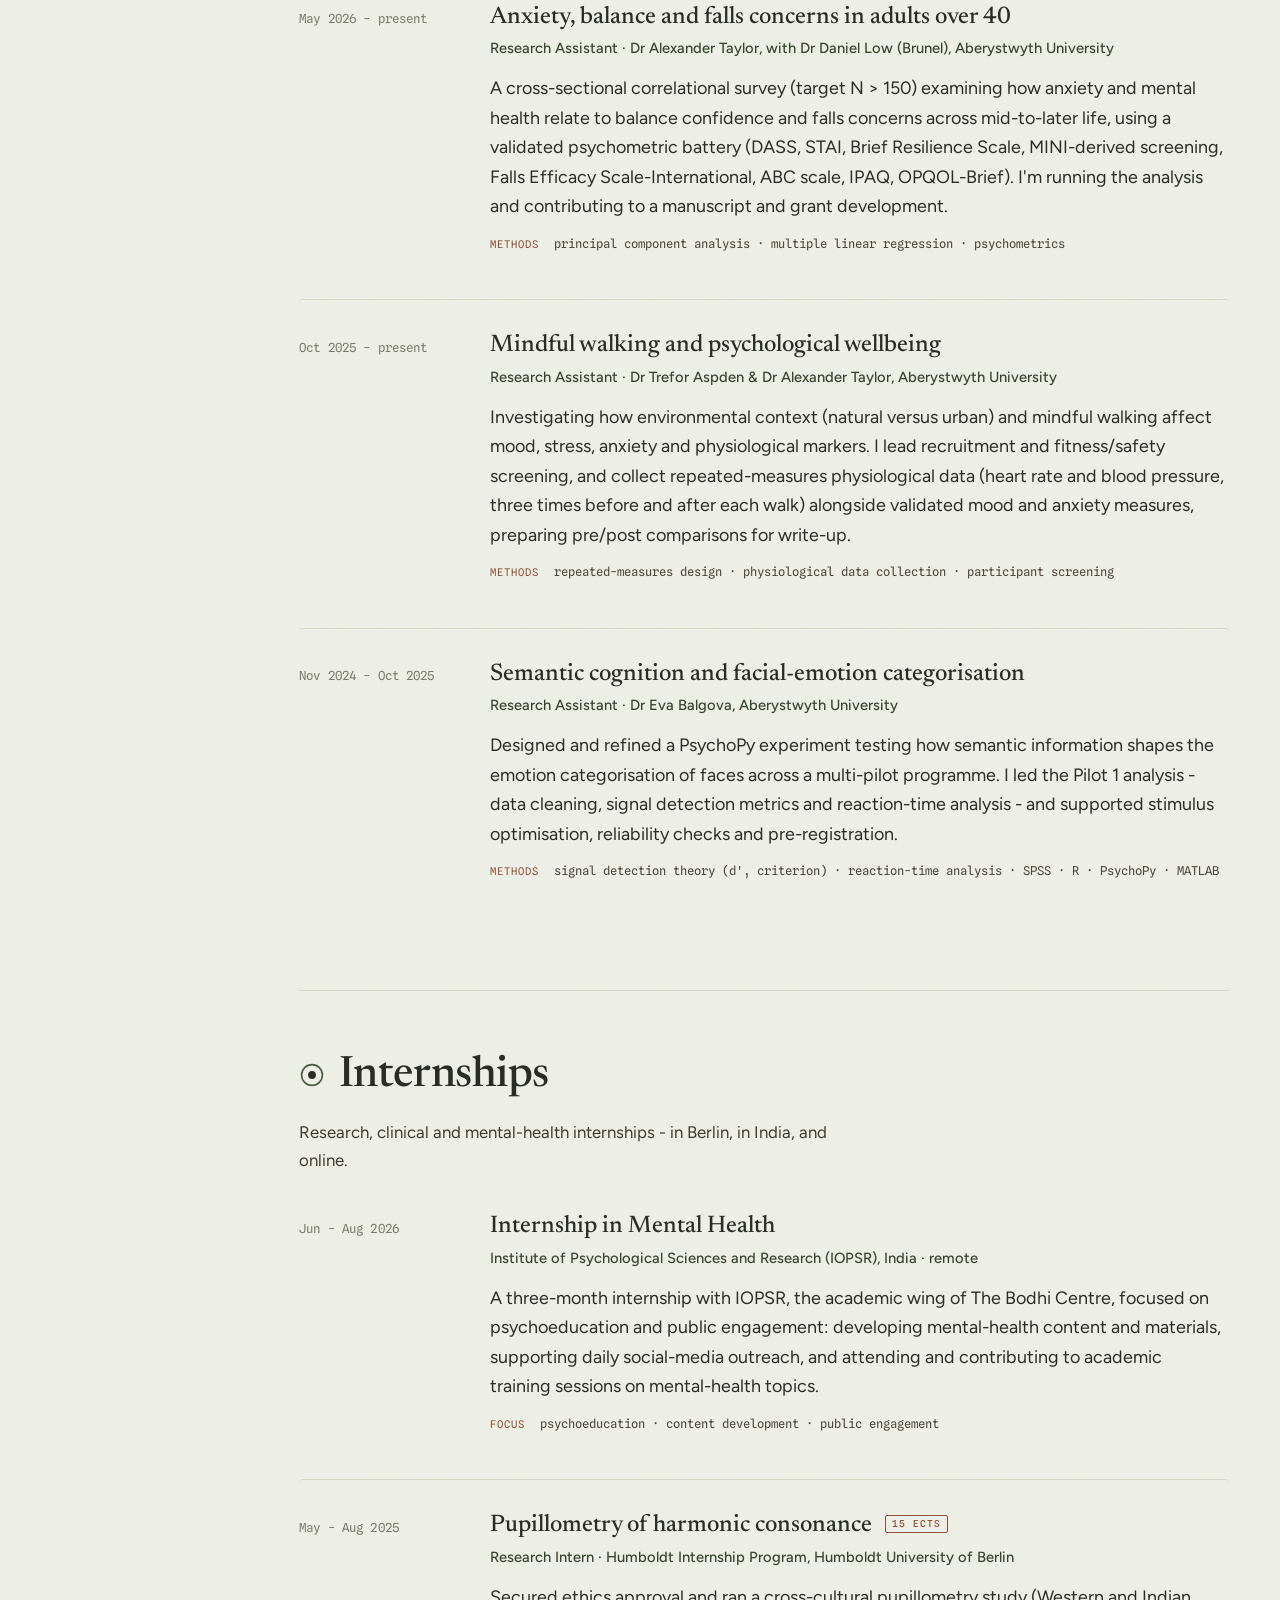
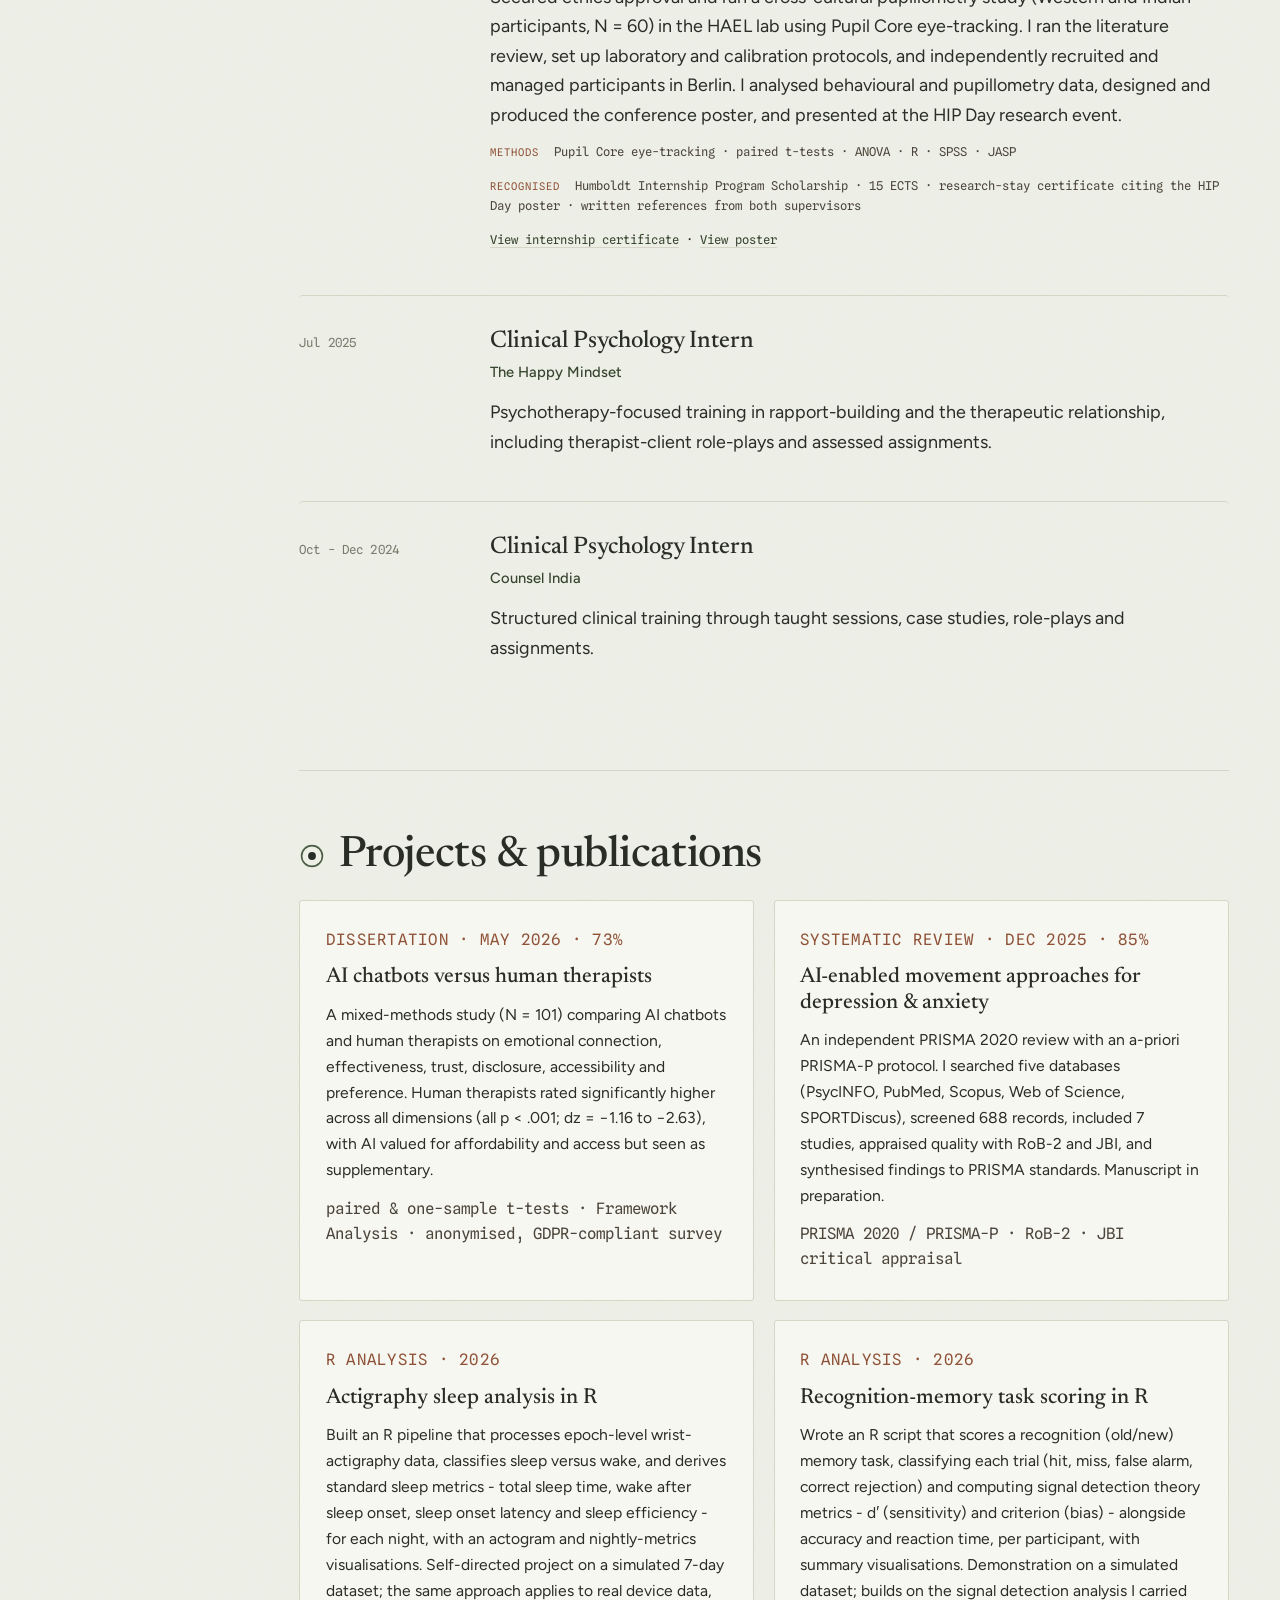
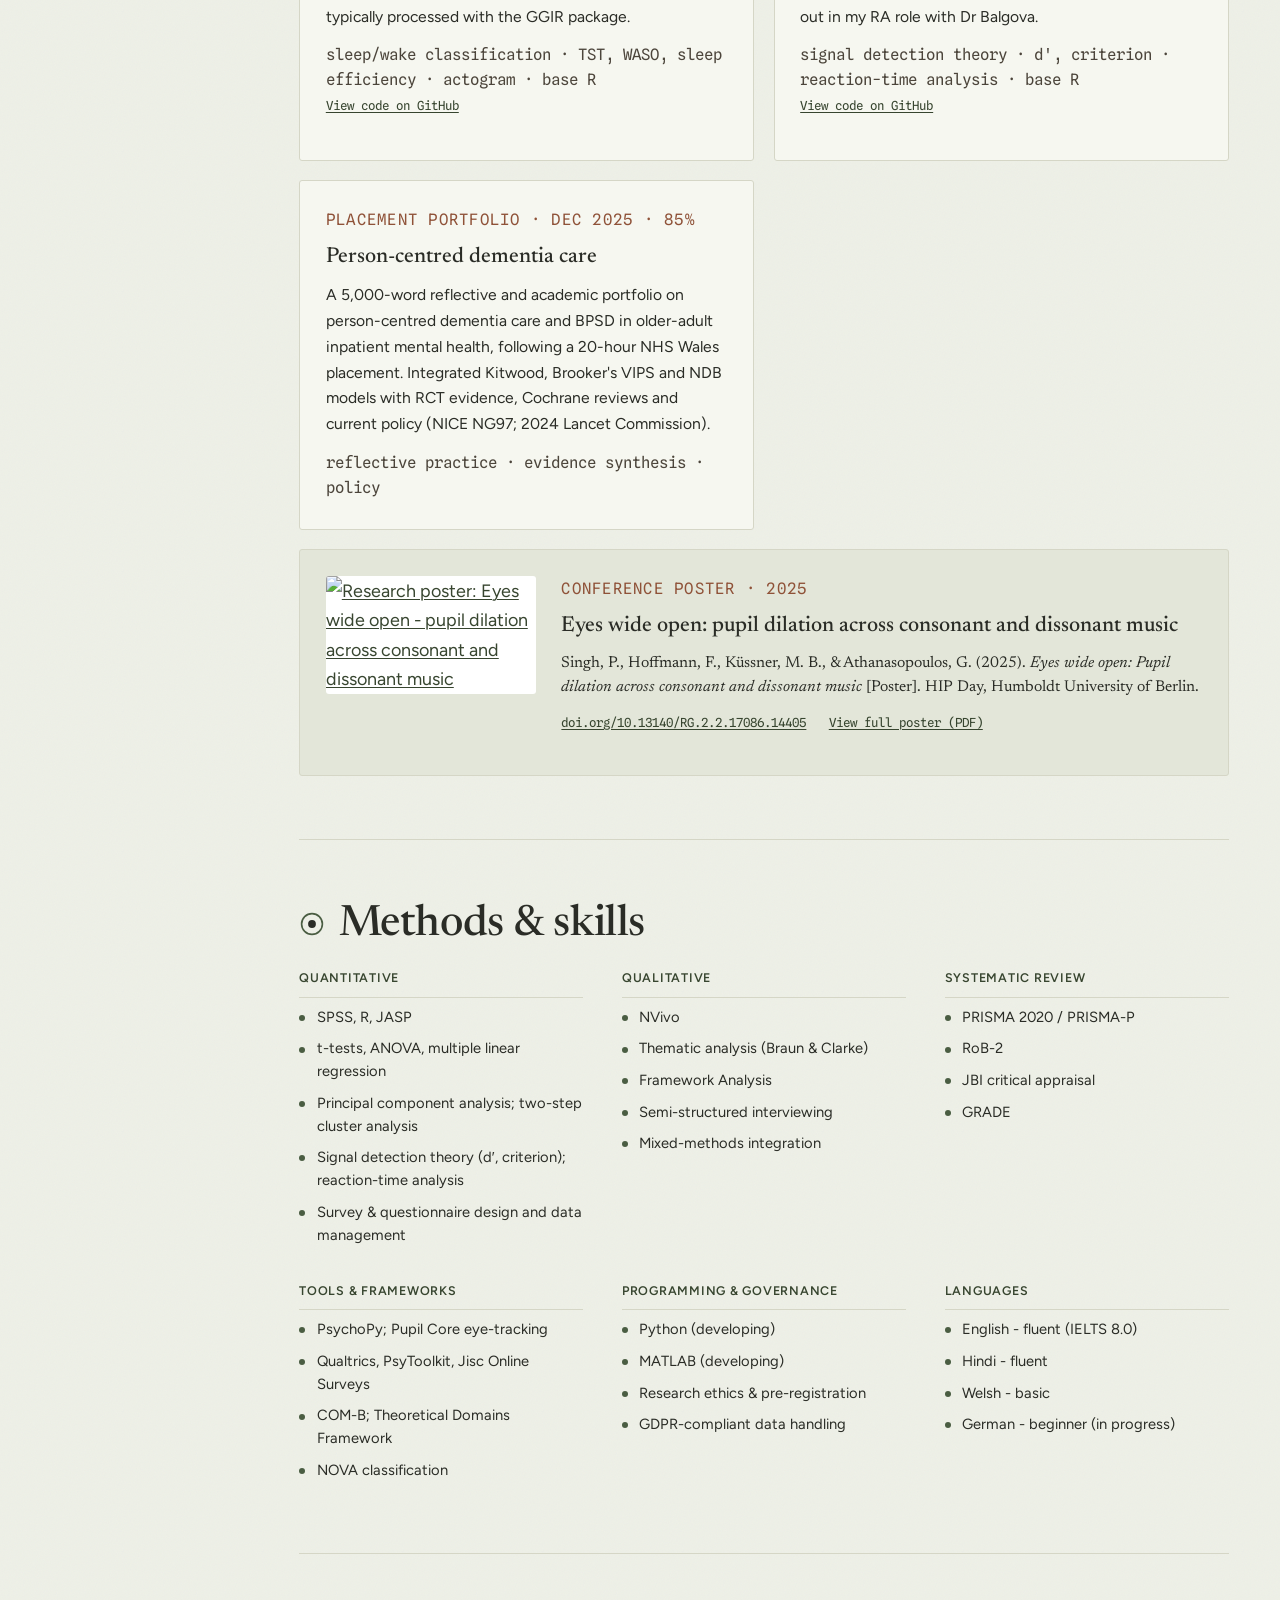
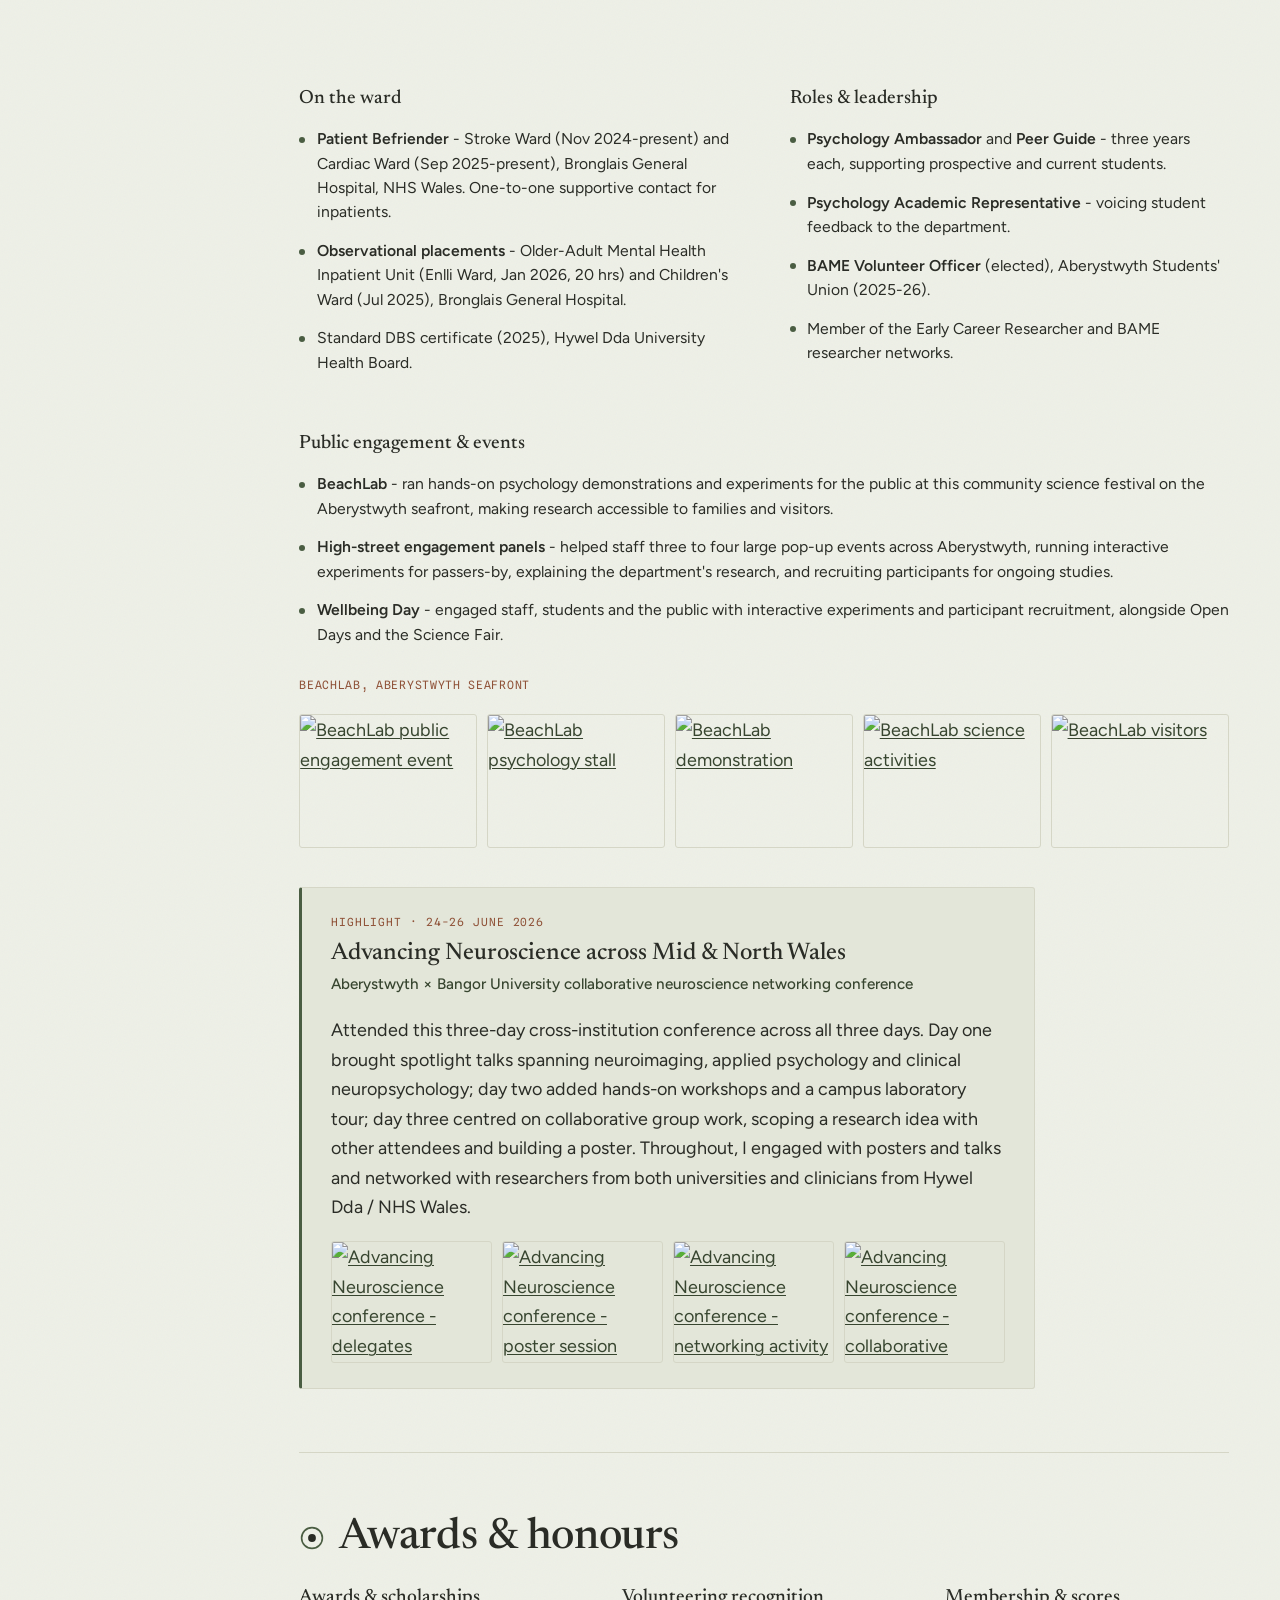
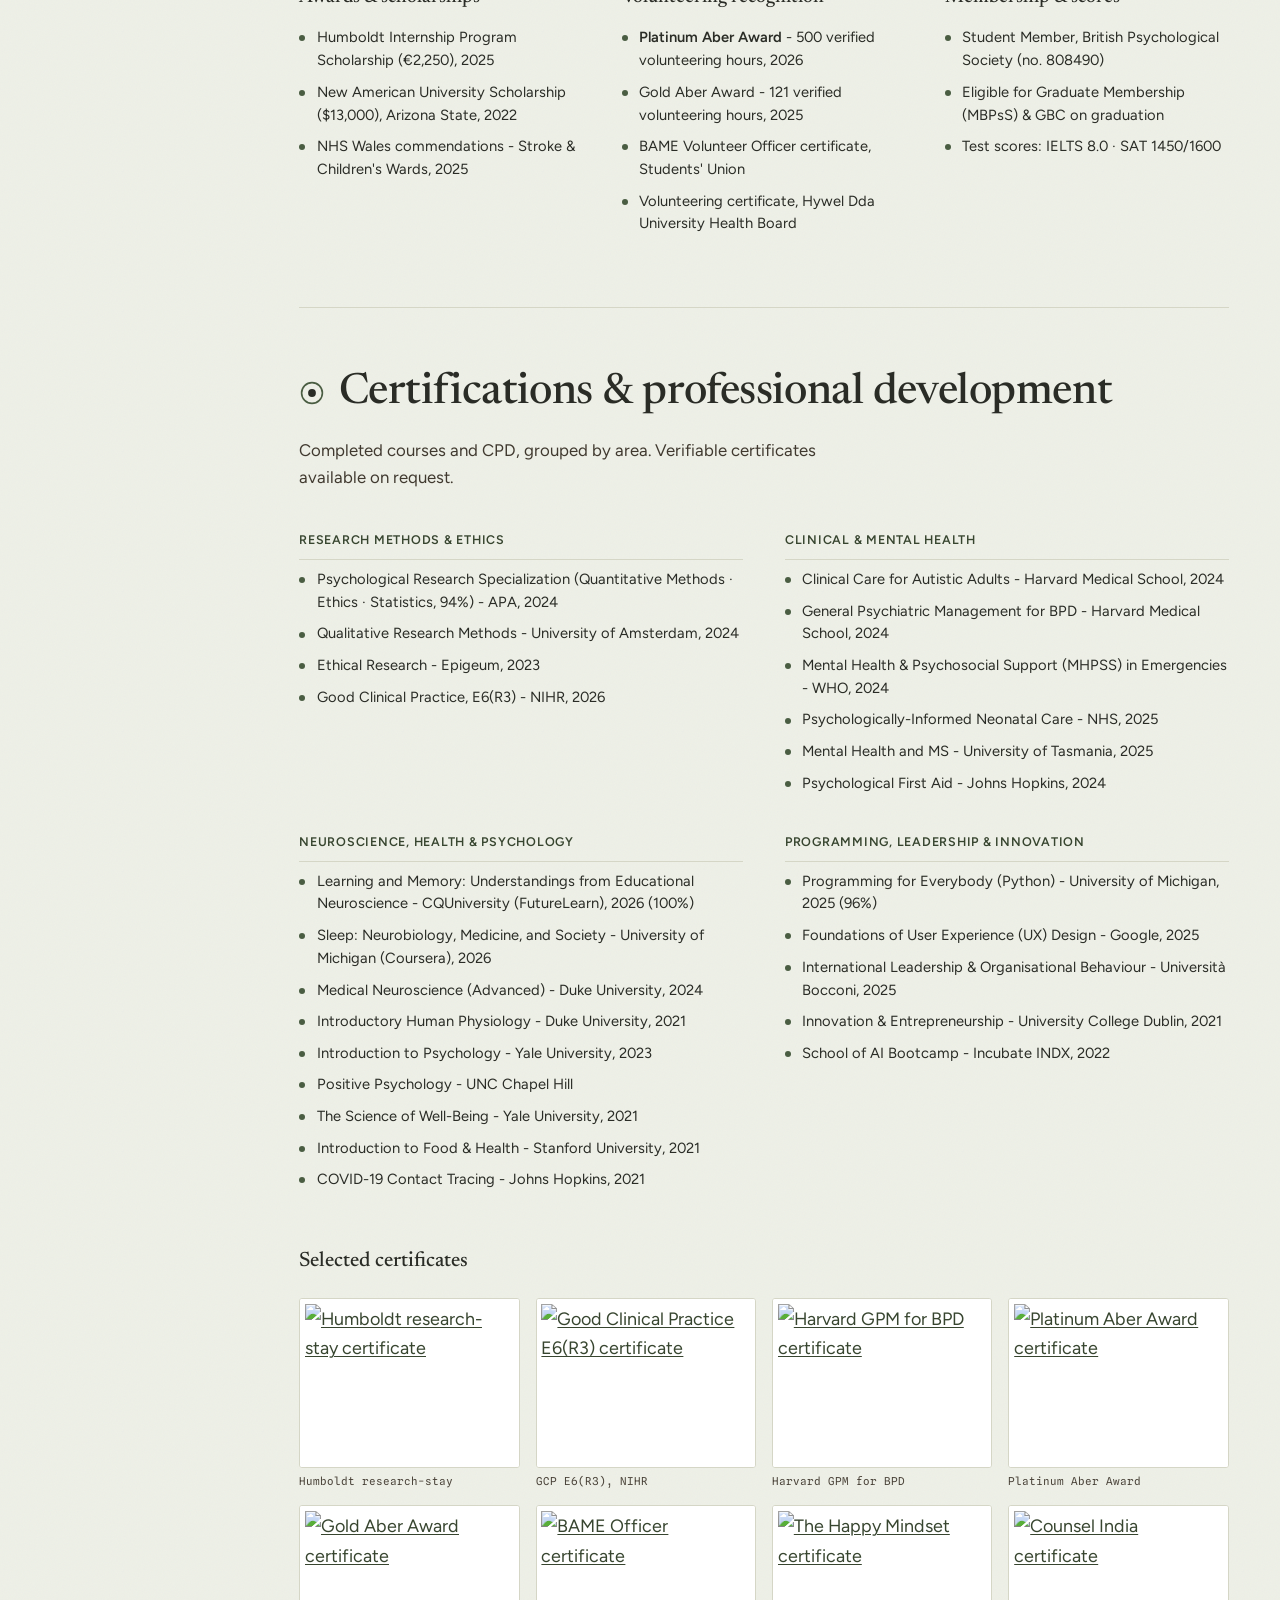
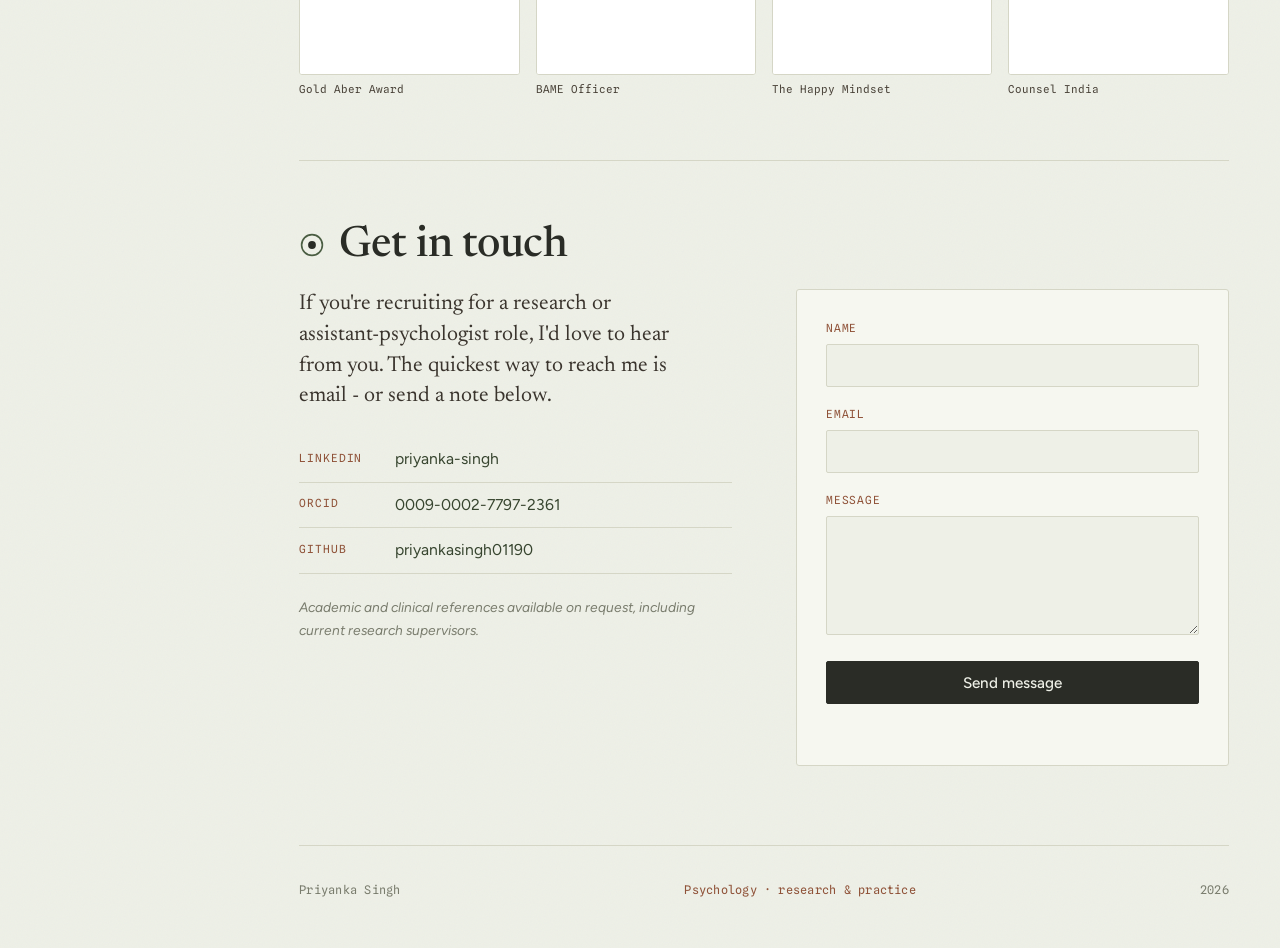
==== commit 25776de0: "Update index.html" ====
--- a/index.html
+++ b/index.html
@@ -37,14 +37,15 @@
     <ol>
       <li><a href="#intro"><span class="idx">i</span> Intro</a></li>
       <li><a href="#about"><span class="idx">ii</span> About</a></li>
-      <li><a href="#research"><span class="idx">iii</span> Research</a></li>
-      <li><a href="#internships"><span class="idx">iv</span> Internships</a></li>
-      <li><a href="#projects"><span class="idx">v</span> Projects &amp; publications</a></li>
-      <li><a href="#skills"><span class="idx">vi</span> Methods &amp; skills</a></li>
-      <li><a href="#experience"><span class="idx">vii</span> Experience &amp; engagement</a></li>
-      <li><a href="#awards"><span class="idx">viii</span> Awards &amp; honours</a></li>
-      <li><a href="#certifications"><span class="idx">ix</span> Certifications</a></li>
-      <li><a href="#contact"><span class="idx">x</span> Contact</a></li>
+      <li><a href="#education"><span class="idx">iii</span> Education</a></li>
+      <li><a href="#research"><span class="idx">iv</span> Research</a></li>
+      <li><a href="#internships"><span class="idx">v</span> Internships</a></li>
+      <li><a href="#projects"><span class="idx">vi</span> Projects &amp; publications</a></li>
+      <li><a href="#skills"><span class="idx">vii</span> Methods &amp; skills</a></li>
+      <li><a href="#experience"><span class="idx">viii</span> Experience &amp; engagement</a></li>
+      <li><a href="#awards"><span class="idx">ix</span> Awards &amp; honours</a></li>
+      <li><a href="#certifications"><span class="idx">x</span> Certifications</a></li>
+      <li><a href="#contact"><span class="idx">xi</span> Contact</a></li>
     </ol>
   </nav>
 
@@ -74,6 +75,7 @@
         <li><a href="https://www.linkedin.com/in/priyanka-singh-01424627b" target="_blank" rel="noopener">LinkedIn</a></li>
         <li><a href="https://orcid.org/0009-0002-7797-2361" target="_blank" rel="noopener">ORCID</a></li>
         <li><a href="https://www.researchgate.net/profile/Priyanka-Singh-271" target="_blank" rel="noopener">ResearchGate</a></li>
+        <li><a href="https://github.com/priyankasingh01190" target="_blank" rel="noopener">GitHub</a></li>
       </ul>
     </div>
     <svg class="hero-art reveal" viewBox="0 0 320 320" aria-hidden="true">
@@ -151,7 +153,7 @@
       <aside class="about-meta reveal" aria-label="At a glance">
         <dl>
           <dt>Degree</dt>
-          <dd>BSc Psychology, First Class Honours (BPS-accredited), Aberystwyth, 2026</dd>
+          <dd>BSc Psychology, First Class Honours (BPS-accredited), Aberystwyth - graduated July 2026</dd>
           <dt>Based in</dt>
           <dd>Aberystwyth, UK - open to relocation</dd>
           <dt>Right to work</dt>
@@ -186,6 +188,38 @@
     </div>
   </section>
 
+  <!-- EDUCATION -->
+  <section class="band" id="education">
+    <div class="section-head reveal">
+      <span class="marker"><svg viewBox="0 0 40 40" aria-hidden="true"><circle class="iris" cx="20" cy="20" r="16"/><circle class="dot" cx="20" cy="20" r="6"/></svg></span>
+      <h2 class="section-title">Education</h2>
+    </div>
+
+    <ol class="entries">
+      <li class="entry reveal">
+        <div class="entry-when">2023 - 2026</div>
+        <div class="entry-main">
+          <h3>BSc Psychology, First Class Honours</h3>
+          <p class="entry-who">Aberystwyth University, UK &middot; BPS-accredited</p>
+          <p>First Class Honours, awarded 2026; graduated July 2026. Undergraduate work included a
+            mixed-methods dissertation on AI chatbots versus human therapists (73%) and an independent
+            PRISMA 2020 systematic review (85%, the highest mark in the cohort).</p>
+          <p class="methods"><span>Key modules</span> Research Methods (Quantitative &amp; Qualitative) &middot; Designing Psychological Research Projects &middot; Psychology Critical Review &middot; Cognitive Psychology &middot; Brain, Behaviour and Cognition &middot; Behavioural Neuroscience &middot; The Psychology of Language</p>
+        </div>
+      </li>
+
+      <li class="entry reveal">
+        <div class="entry-when">Aug - Dec 2022</div>
+        <div class="entry-main">
+          <h3>BSc Biological Sciences (one semester)</h3>
+          <p class="entry-who">Arizona State University, USA</p>
+          <p>Completed one semester on a New American University Scholarship ($13,000, academic merit),
+            including molecular-biology research in Dr Vikram Kodibagkar's Probe Lab.</p>
+        </div>
+      </li>
+    </ol>
+  </section>
+
   <!-- RESEARCH -->
   <section class="band" id="research">
     <div class="section-head reveal">
@@ -346,12 +380,12 @@
         <p class="card-kind">R analysis &middot; 2026</p>
         <h3>Actigraphy sleep analysis in R</h3>
         <p>Built an R pipeline that processes epoch-level wrist-actigraphy data, classifies sleep
-          versus wake, and derives standard sleep metrics&nbsp;&mdash; total sleep time, wake after
-          sleep onset, sleep onset latency and sleep efficiency&nbsp;&mdash; for each night, with an
+          versus wake, and derives standard sleep metrics - total sleep time, wake after
+          sleep onset, sleep onset latency and sleep efficiency - for each night, with an
           actogram and nightly-metrics visualisations. Self-directed project on a simulated 7-day
           dataset; the same approach applies to real device data, typically processed with the GGIR package.</p>
         <p class="card-methods">sleep/wake classification &middot; TST, WASO, sleep efficiency &middot; actogram &middot; base R</p>
-        <p><a href="https://github.com/priyankasingh01190/actigraphy-sleep-analysis">View code on GitHub</a></p>
+        <p><a class="doi" href="https://github.com/priyankasingh01190/actigraphy-sleep-analysis" target="_blank" rel="noopener">View code on GitHub</a></p>
       </article>
 
       <article class="card reveal">
@@ -359,12 +393,12 @@
         <h3>Recognition-memory task scoring in R</h3>
         <p>Wrote an R script that scores a recognition (old/new) memory task, classifying each trial
           (hit, miss, false alarm, correct rejection) and computing signal detection theory
-          metrics&nbsp;&mdash; d&prime; (sensitivity) and criterion (bias)&nbsp;&mdash; alongside
+          metrics - d&prime; (sensitivity) and criterion (bias) - alongside
           accuracy and reaction time, per participant, with summary visualisations. Demonstration on
           a simulated dataset; builds on the signal detection analysis I carried out in my RA role
           with Dr Balgova.</p>
         <p class="card-methods">signal detection theory &middot; d&prime;, criterion &middot; reaction-time analysis &middot; base R</p>
-        <p><a href="https://github.com/priyankasingh01190/memory-task-scoring">View code on GitHub</a></p>
+        <p><a class="doi" href="https://github.com/priyankasingh01190/memory-task-scoring" target="_blank" rel="noopener">View code on GitHub</a></p>
       </article>
 
       <article class="card reveal">
@@ -644,6 +678,7 @@
         <ul class="contact-list">
           <li><span>LinkedIn</span> <a href="https://www.linkedin.com/in/priyanka-singh-01424627b" target="_blank" rel="noopener">priyanka-singh</a></li>
           <li><span>ORCID</span> <a href="https://orcid.org/0009-0002-7797-2361" target="_blank" rel="noopener">0009-0002-7797-2361</a></li>
+          <li><span>GitHub</span> <a href="https://github.com/priyankasingh01190" target="_blank" rel="noopener">priyankasingh01190</a></li>
         </ul>
         <p class="refs">Academic and clinical references available on request, including current research supervisors.</p>
       </div>
